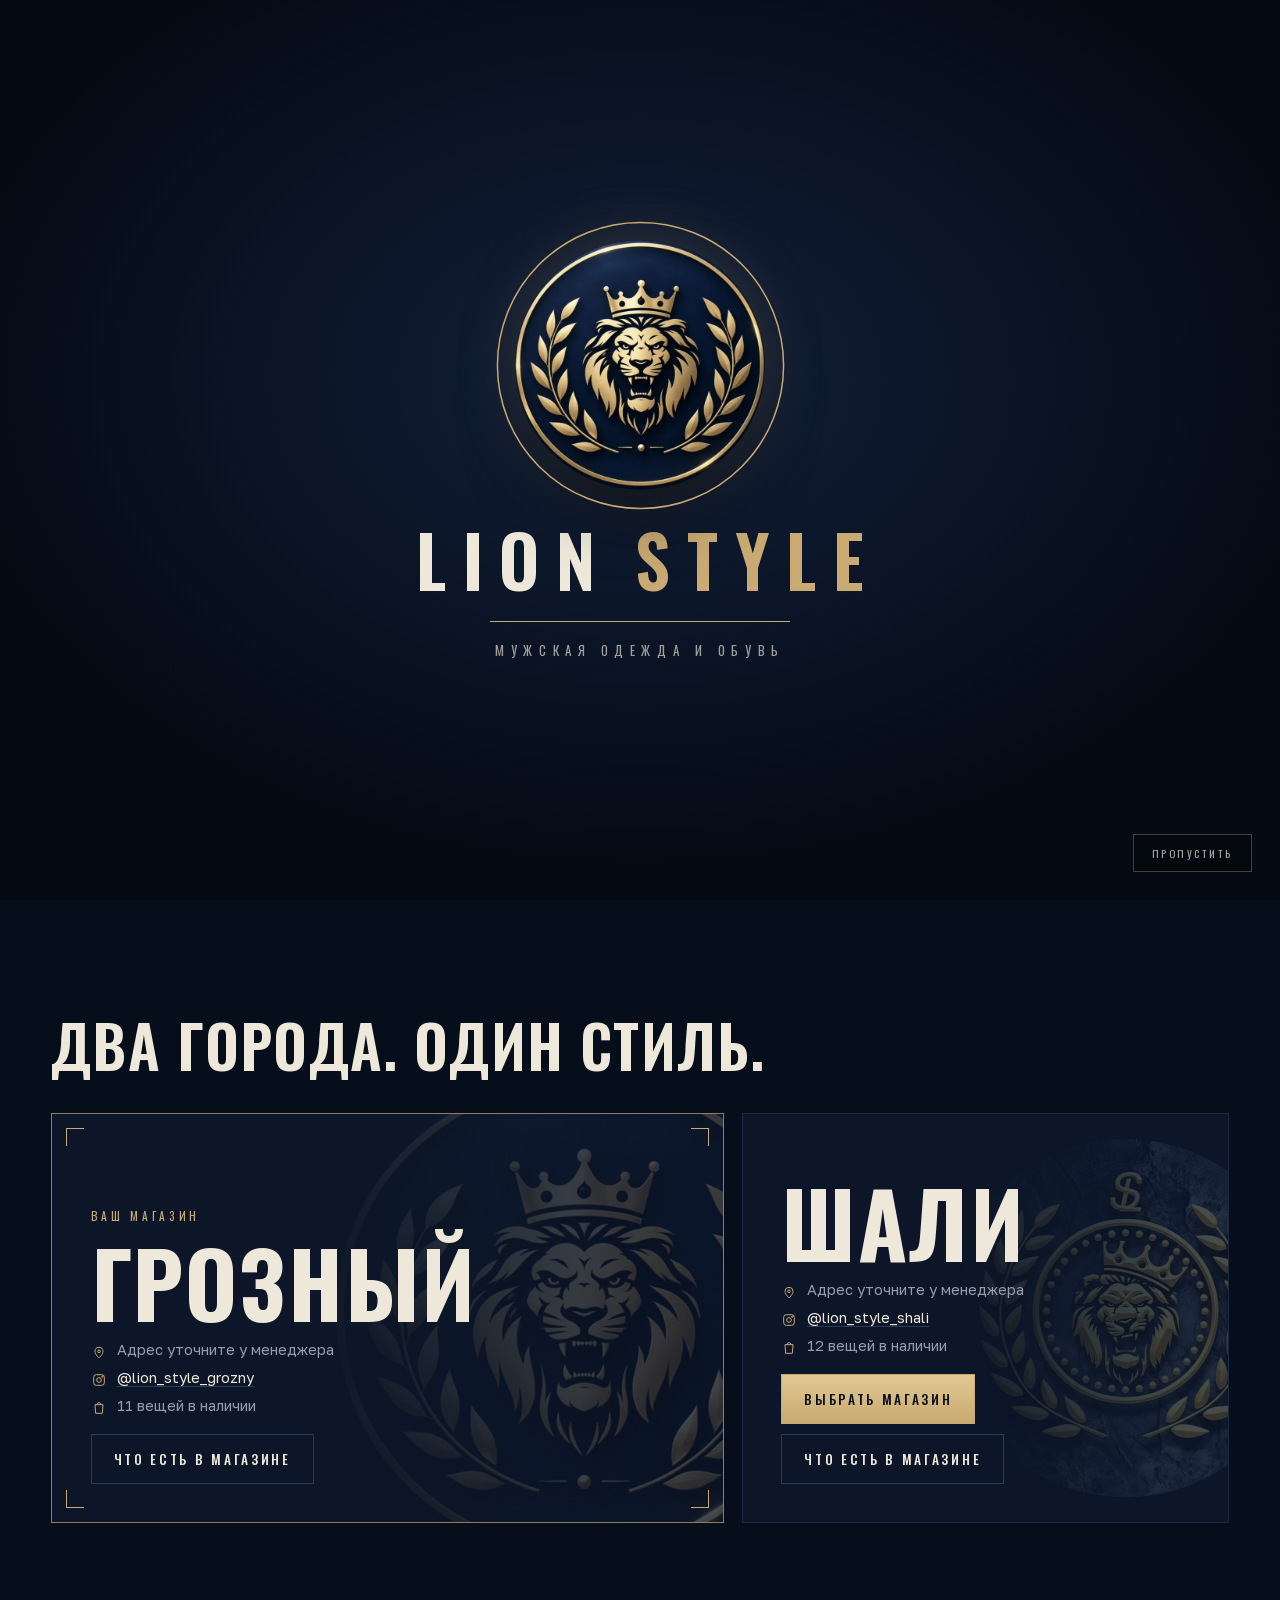
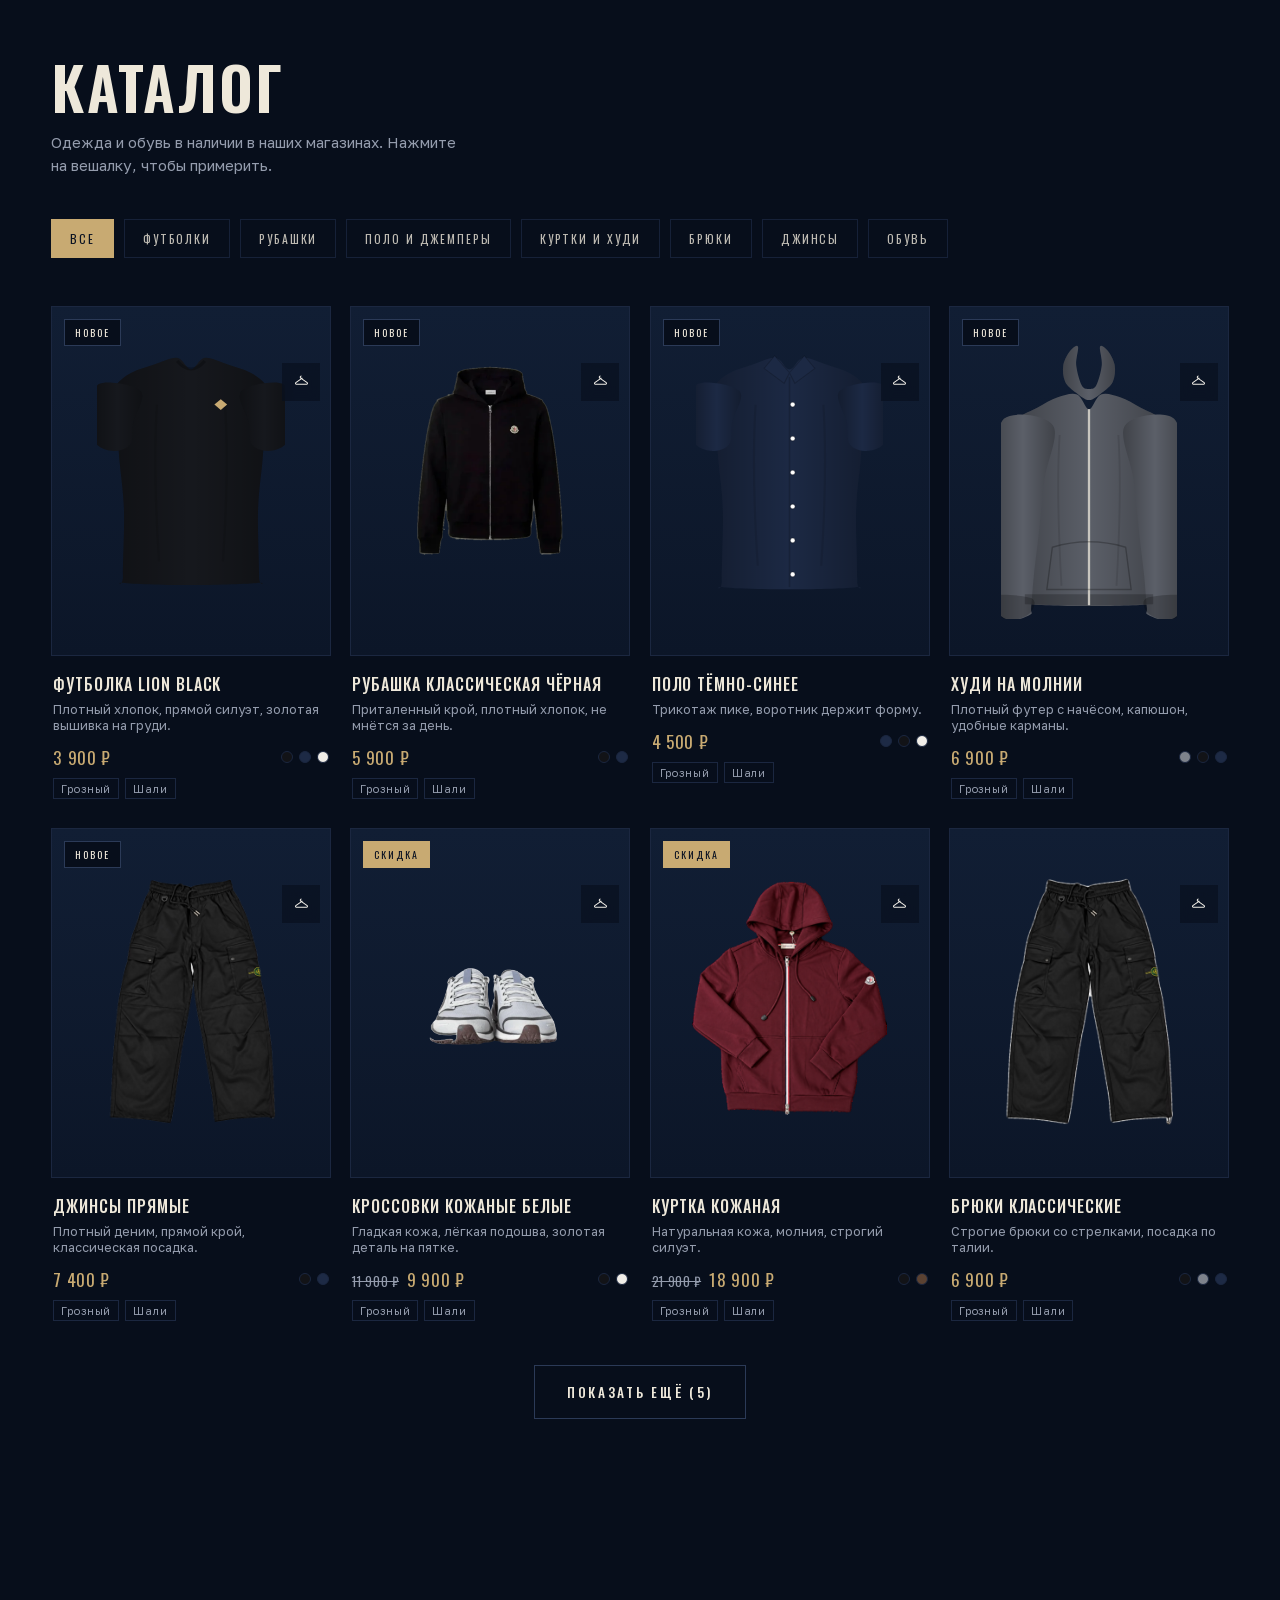
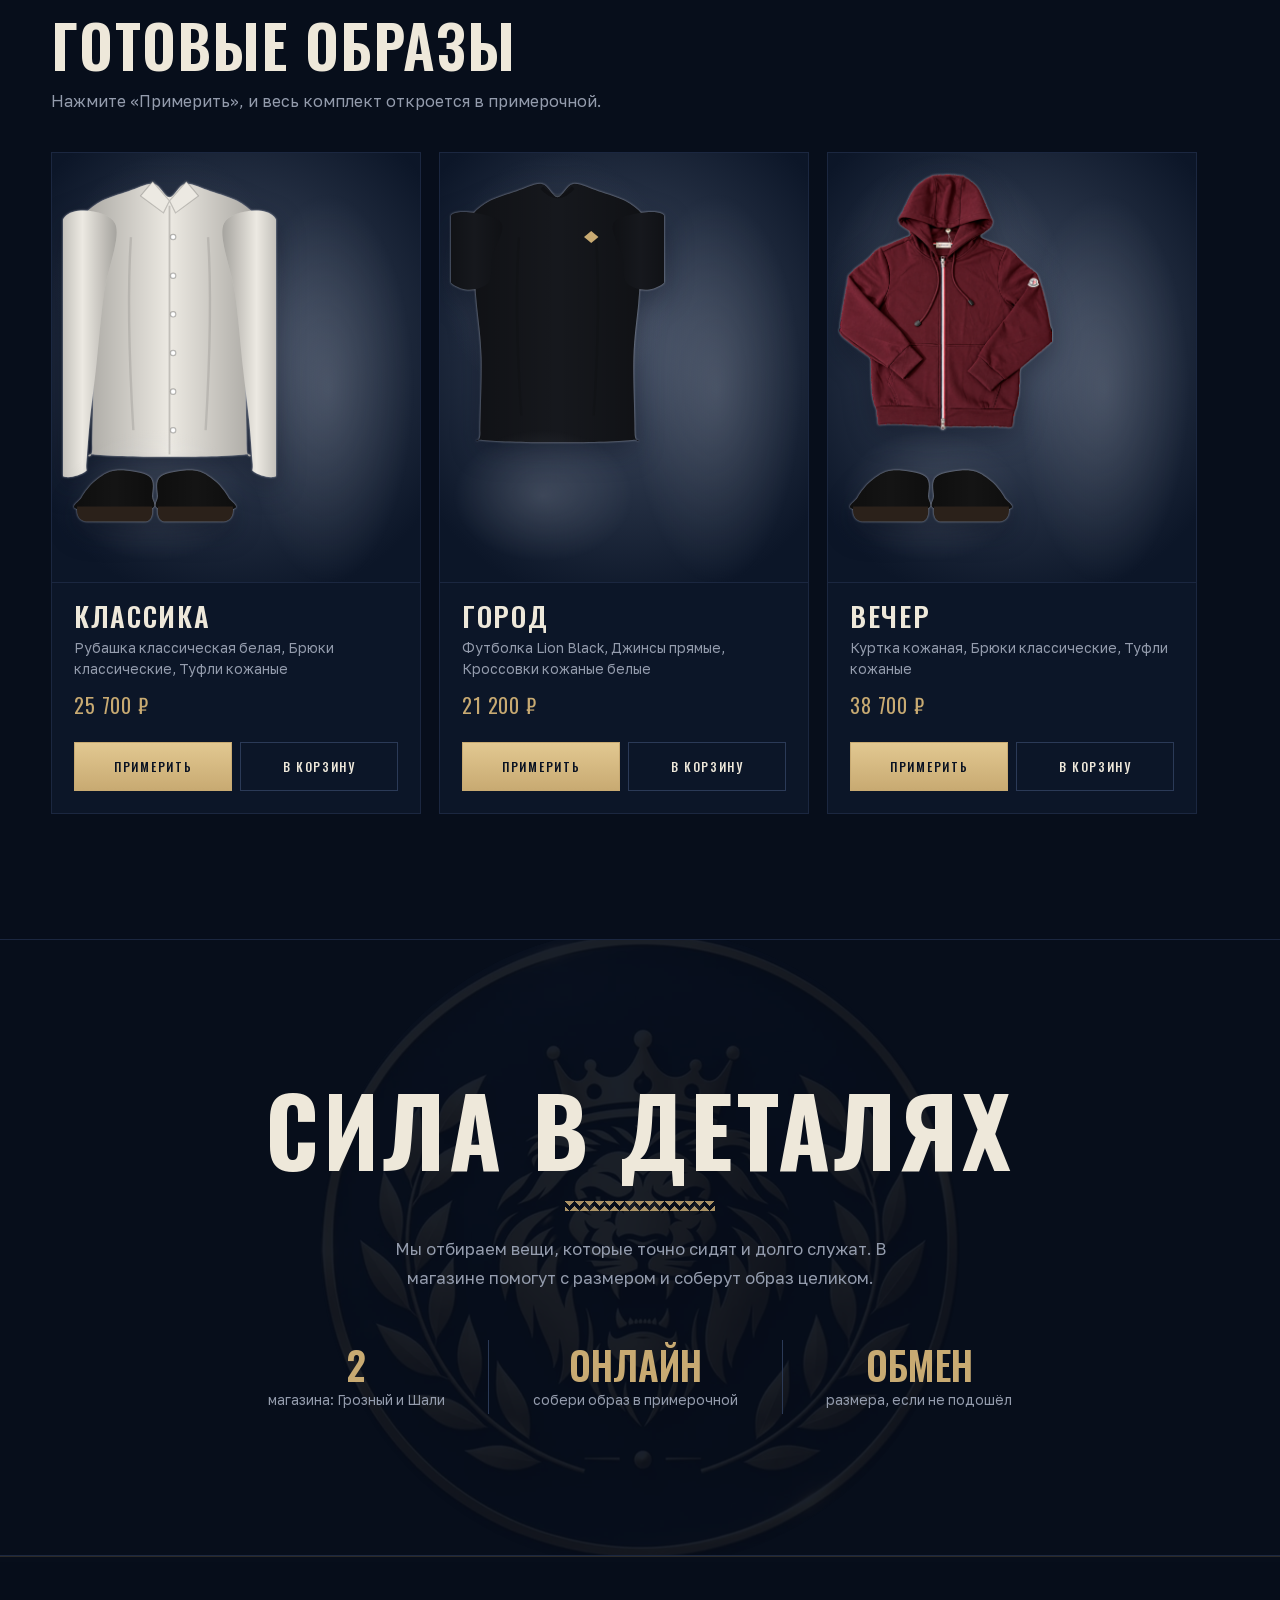
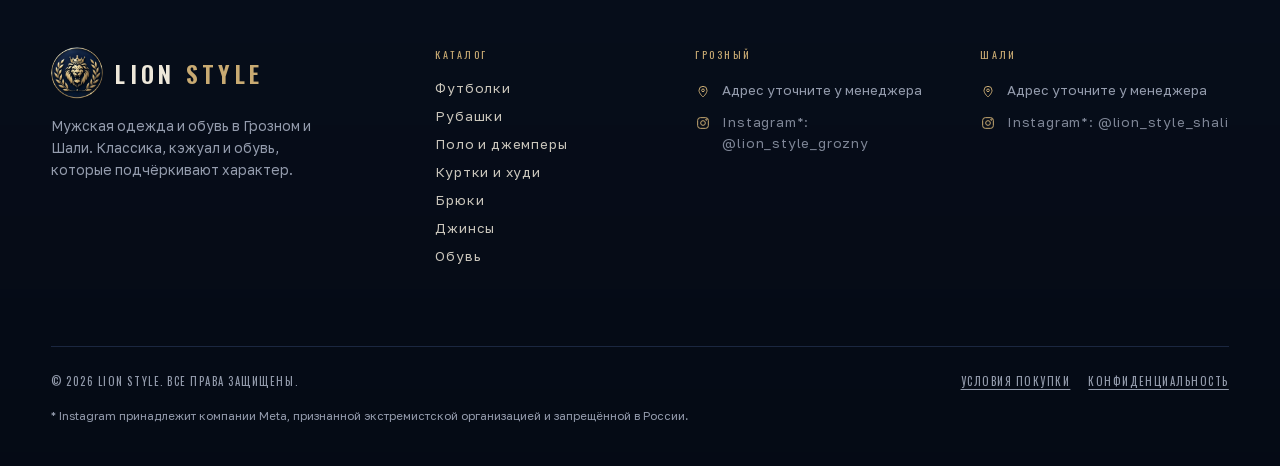
==== index.html @ c5654f8c "Примерочная компактнее и перетаскивается; удобство на телефоне (2026-10-21.4) Co-Authored-By: Claude" ====
<!DOCTYPE html>
<html lang="ru">
<head>
<meta charset="UTF-8">
<meta name="viewport" content="width=device-width, initial-scale=1">
<title>Lion Style · мужская одежда и обувь</title>
<meta name="description" content="Lion Style: мужская одежда и обувь в Грозном и Шали. Каталог, онлайн-примерочная и заказ в пару касаний.">
<link rel="stylesheet" href="fonts/fonts.css">
<meta name="theme-color" content="#070E1B">
<link rel="icon" type="image/png" href="images/icon-64.png">
<link rel="apple-touch-icon" href="images/icon-180.png">
<meta property="og:type" content="website">
<meta property="og:title" content="Lion Style · мужская одежда и обувь">
<meta property="og:description" content="Два магазина: Грозный и Шали. Каталог, онлайн-примерочная и заказ в мессенджере.">
<meta property="og:image" content="https://abubakarov-kerim.github.io/lion-style/images/og.jpg">
<style>
:root{
  --bg:#101114; --card:#15161A; --card2:#1A1B20; --text:#F2EFE8; --muted:#86837C;
  --line:#2A2B30; --line2:#3B3C42; --amber:#A99B85; --amber-soft:rgba(169,155,133,.12);
  --glass:rgba(16,17,20,0.72); --glass-strong:rgba(16,17,20,0.97);
  --ease:cubic-bezier(.22,.8,.2,1);
  --serif:'Cormorant Garamond',Georgia,serif;
  --sans:'Jost',system-ui,sans-serif;
}
/* Светлая тема (переключается кнопкой) */
:root[data-theme="light"]{
  --bg:#F2EFE8; --card:#FAF8F4; --card2:#E8E4DA; --text:#101114; --muted:#6B665C;
  --line:#E0DBD0; --line2:#CCC5B7; --amber:#75695A; --amber-soft:rgba(117,105,90,.12);
  --glass:rgba(242,239,232,0.78); --glass-strong:rgba(242,239,232,0.97);
}
*{ box-sizing:border-box; margin:0; padding:0; }
html{ scroll-behavior:smooth; }
body{ font-family:var(--sans); background:var(--bg); color:var(--text); overflow-x:hidden; -webkit-font-smoothing:antialiased; font-weight:300; }
body.lock{ overflow:hidden; }
a{ color:inherit; text-decoration:none; }
img{ display:block; max-width:100%; }
button{ font-family:inherit; color:inherit; background:none; border:none; cursor:pointer; }
.wrap{ max-width:1500px; margin:0 auto; padding:0 clamp(18px,4vw,56px); }
.up{ text-transform:uppercase; letter-spacing:.22em; }
.serif{ font-family:var(--serif); }
svg{ display:block; }

/* reveal */
.rv{ opacity:0; transform:translateY(26px); transition:opacity .9s var(--ease), transform .9s var(--ease); }
.rv.in{ opacity:1; transform:none; }

/* ===== HEADER ===== */
header{ position:fixed; top:0; left:0; right:0; z-index:200; transition:background .4s, border-color .4s, backdrop-filter .4s;
  background:var(--glass); backdrop-filter:blur(16px) saturate(140%); border-bottom:1px solid var(--line); }
.nav{ display:grid; grid-template-columns:1fr auto 1fr; align-items:center; height:72px; }
.brand{ font-family:var(--serif); font-size:1.7rem; font-weight:600; letter-spacing:.14em; }
.brandwrap{ display:flex; align-items:center; gap:14px; }
.themebtn{ display:inline-flex; align-items:center; justify-content:center; width:34px; height:34px; color:var(--text); opacity:.75; transition:opacity .25s, color .25s; }
.themebtn:hover{ opacity:1; color:var(--amber); }
.themebtn svg{ width:18px; height:18px; stroke:currentColor; stroke-width:1.4; fill:none; }
.nav-c{ display:flex; gap:38px; justify-content:center; }
.nav-c a{ font-size:.72rem; letter-spacing:.2em; text-transform:uppercase; color:var(--text); opacity:.82; position:relative; padding:4px 0; transition:opacity .25s; }
.nav-c a::after{ content:''; position:absolute; left:0; bottom:0; width:0; height:1px; background:var(--amber); transition:width .3s var(--ease); }
.nav-c a:hover{ opacity:1; } .nav-c a:hover::after{ width:100%; }
.nav-r{ display:flex; gap:24px; justify-content:flex-end; align-items:center; }
.icn{ display:inline-flex; align-items:center; gap:7px; font-size:.66rem; letter-spacing:.18em; text-transform:uppercase; color:var(--text); opacity:.82; transition:opacity .25s, color .25s; position:relative; }
.icn:hover{ opacity:1; color:var(--amber); }
.icn svg{ width:18px; height:18px; stroke:currentColor; stroke-width:1.4; fill:none; }
.icn .count{ position:absolute; top:-7px; right:-10px; min-width:15px; height:15px; padding:0 3px; border-radius:999px; background:var(--amber); color:#101114; font-size:.56rem; font-weight:600; display:grid; place-items:center; letter-spacing:0; }
.icn .lab{ opacity:.9; }
.burger{ display:none; width:40px; height:40px; align-items:center; justify-content:center; flex-direction:column; gap:5px; }
.burger span{ width:20px; height:1.5px; background:var(--text); transition:.3s var(--ease); }
.burger.open span:nth-child(1){ transform:translateY(6.5px) rotate(45deg); }
.burger.open span:nth-child(2){ opacity:0; }
.burger.open span:nth-child(3){ transform:translateY(-6.5px) rotate(-45deg); }

/* ===== HERO (баннер-картинка) ===== */
.hero{ position:relative; display:block; margin-top:72px; overflow:hidden; }
.hero-img{ display:block; width:100%; height:auto; }
/* у каждой темы своя заставка: тёмная студия в тёмной теме, светлая — в светлой */
:root[data-theme="light"] .hero-img--dark{ display:none; }
:root:not([data-theme="light"]) .hero-img--light{ display:none; }
.hero::after{ display:none; }
.hero .inner{ position:relative; z-index:2; padding-bottom:clamp(44px,8vh,92px); padding-top:120px; max-width:760px; color:#F2EFE8; }
.hero .kicker{ font-size:.72rem; letter-spacing:.42em; text-transform:uppercase; color:var(--amber); margin-bottom:22px; opacity:0; animation:fadeUp 1s var(--ease) .3s forwards; }
.hero h1{ font-family:var(--serif); font-weight:500; font-size:clamp(2.8rem,8vw,6.4rem); line-height:.98; letter-spacing:-.01em; opacity:0; animation:fadeUp 1.1s var(--ease) .45s forwards; }
.hero p{ color:#F2EFE8; opacity:.8; font-size:1.05rem; font-weight:300; margin:22px 0 34px; max-width:440px; opacity:0; animation:fadeUp 1.1s var(--ease) .62s forwards; }
.hero .btnrow{ opacity:0; animation:fadeUp 1.1s var(--ease) .8s forwards; }
.hero .btn{ border-color:#F2EFE8; color:#F2EFE8; }
.hero .btn:hover{ background:#F2EFE8; color:#101114; border-color:#F2EFE8; }
@keyframes fadeUp{ from{ opacity:0; transform:translateY(26px);} to{ opacity:1; transform:none; } }

/* buttons */
.btn{ display:inline-flex; align-items:center; gap:12px; font-size:.72rem; letter-spacing:.24em; text-transform:uppercase; font-weight:500;
  padding:17px 38px; border:1px solid var(--text); background:transparent; color:var(--text); cursor:pointer;
  transition:background .35s var(--ease), color .35s var(--ease), border-color .35s, transform .2s var(--ease); }
.btn:hover{ background:var(--text); color:var(--bg); }
.btn.amber{ border-color:var(--amber); color:var(--amber); }
.btn.amber:hover{ background:var(--amber); color:var(--bg); }
.btn.solid{ background:var(--text); color:var(--bg); border-color:var(--text); }
.btn.solid:hover{ background:var(--amber); border-color:var(--amber); color:var(--bg); }
.btn.block{ width:100%; justify-content:center; }
.btn .arr{ transition:transform .3s var(--ease); }
.btn:hover .arr{ transform:translateX(5px); }

/* ===== SHOP ===== */
.shop{ padding:clamp(64px,9vw,120px) 0 100px; }
.shop-head{ display:flex; justify-content:space-between; align-items:flex-end; gap:30px; flex-wrap:wrap; margin-bottom:40px; }
.shop-head h2{ font-family:var(--serif); font-weight:500; font-size:clamp(2.2rem,5vw,3.6rem); line-height:1; }
.shop-head p{ color:var(--muted); margin-top:14px; max-width:46ch; font-size:.95rem; line-height:1.5; }
.toolbar{ display:flex; align-items:center; gap:10px; }
.toolbar > *{ min-width:0; } .toolbar select.tool{ max-width:100%; text-overflow:ellipsis; }
.tool{ font-size:.66rem; letter-spacing:.2em; text-transform:uppercase; color:var(--text); opacity:.82; padding:11px 18px; border:1px solid var(--line); transition:border-color .25s, color .25s; display:inline-flex; align-items:center; gap:9px; }
.tool:hover{ border-color:var(--amber); color:var(--amber); }
.tool svg{ width:14px; height:14px; stroke:currentColor; stroke-width:1.5; fill:none; }
select.tool{ background:var(--bg); color:var(--text); -webkit-appearance:none; appearance:none; padding-right:30px; }
.gridtog{ display:inline-flex; border:1px solid var(--line); }
.gridtog button{ padding:11px 14px; font-size:.62rem; letter-spacing:.14em; color:var(--muted); border-left:1px solid var(--line); transition:.25s; }
.gridtog button:first-child{ border-left:none; }
.gridtog button.active{ background:var(--card2); color:var(--amber); }
.active-filters{ display:flex; gap:10px; flex-wrap:wrap; margin-bottom:26px; }
.chip-f{ font-size:.64rem; letter-spacing:.14em; text-transform:uppercase; color:var(--text); border:1px solid var(--line); padding:7px 12px; display:inline-flex; gap:8px; align-items:center; }
.chip-f b{ font-weight:400; } .chip-f .x{ cursor:pointer; color:var(--muted); } .chip-f .x:hover{ color:var(--amber); }

.pgrid{ display:grid; gap:clamp(14px,2vw,30px) clamp(14px,1.5vw,22px); }
.pgrid[data-cols="1"]{ grid-template-columns:1fr; max-width:560px; margin:0 auto; }
.pgrid[data-cols="2"]{ grid-template-columns:repeat(2,1fr); }
.pgrid[data-cols="3"]{ grid-template-columns:repeat(3,1fr); }
.pgrid[data-cols="4"]{ grid-template-columns:repeat(4,1fr); }
.empty{ color:var(--muted); padding:60px 0; text-align:center; grid-column:1/-1; }

/* ===== PRODUCT CARD ===== */
.pcard{ cursor:pointer; }
.pcard .imgwrap{ position:relative; aspect-ratio:4/5; overflow:hidden; background:var(--card2); }
.pcard .imgwrap img{ position:absolute; inset:0; width:100%; height:100%; object-fit:cover; transition:opacity .6s var(--ease), transform 1s var(--ease); filter:grayscale(.15); }
.pcard .imgwrap .img2{ opacity:0; }
/* загруженные через админку фото показываем целиком, без обрезки под рамку */
.pcard .imgwrap img[src^="data:"], .gmain img[src^="data:"]{ object-fit:contain; }
.pcard:hover .img1{ opacity:0; transform:scale(1.05); }
.pcard:hover .img2{ opacity:1; transform:scale(1.05); }
.pcard .flag{ position:absolute; top:12px; left:12px; z-index:3; font-size:.56rem; letter-spacing:.16em; text-transform:uppercase; padding:5px 10px; background:var(--bg); color:var(--text); }
.pcard .flag.sale{ background:var(--amber); color:var(--bg); }
.pcard .cardacts{ position:absolute; top:10px; right:10px; z-index:3; display:flex; flex-direction:column; gap:8px; }
.pcard .cardacts button{ width:38px; height:38px; display:grid; place-items:center; background:rgba(16,17,20,.5); backdrop-filter:blur(6px);
  opacity:0; transform:translateY(-6px); transition:opacity .3s var(--ease), transform .3s var(--ease), background .25s; }
.pcard:hover .cardacts button{ opacity:1; transform:none; }
.pcard .cardacts button svg{ width:17px; height:17px; stroke:#F2EFE8; stroke-width:1.5; fill:none; transition:.25s; }
.pcard .wish.on svg{ fill:var(--amber); stroke:var(--amber); }
.pcard .tryon.on{ background:var(--amber); } .pcard .tryon.on svg{ stroke:var(--bg); }
.pcard .tryon:hover{ background:var(--amber); } .pcard .tryon:hover svg{ stroke:var(--bg); }
.pcard .qadd{ position:absolute; left:0; right:0; bottom:0; z-index:3; background:var(--text); color:var(--bg);
  font-size:.66rem; letter-spacing:.22em; text-transform:uppercase; text-align:center; padding:14px; transform:translateY(100%); transition:transform .4s var(--ease); }
.pcard:hover .qadd{ transform:none; }
.pcard .qadd:hover{ background:var(--amber); }
.pcard .pmeta{ padding:16px 2px 4px; }
.pcard .pname{ font-size:.74rem; letter-spacing:.14em; text-transform:uppercase; font-weight:500; }
.pcard .pdesc{ color:var(--muted); font-size:.8rem; margin-top:5px; font-weight:300; }
.pcard .prow{ display:flex; align-items:center; justify-content:space-between; margin-top:11px; }
.pcard .price{ font-size:.92rem; letter-spacing:.04em; }
.pcard .price s{ color:var(--muted); margin-right:8px; font-size:.8rem; }
.pcard .price .now.sale{ color:var(--amber); }
.pcard .swatches{ display:flex; gap:6px; }
.sw{ width:12px; height:12px; border-radius:50%; border:1px solid var(--line); }
.pcard .avail{ color:var(--muted); font-size:.72rem; margin-top:8px; font-weight:300; }

/* ===== EDITORIAL BREAK ===== */
.editorial{ position:relative; min-height:62vh; display:flex; align-items:center; overflow:hidden; margin:40px 0; }
.editorial img{ position:absolute; inset:0; width:100%; height:100%; object-fit:cover; filter:grayscale(.4) brightness(.72); }
.editorial::after{ content:''; position:absolute; inset:0; background:linear-gradient(90deg, rgba(16,17,20,.85), rgba(16,17,20,.25)); }
.editorial .wrap{ position:relative; z-index:2; color:#F2EFE8; }
.editorial .k{ font-size:.7rem; letter-spacing:.4em; text-transform:uppercase; color:var(--amber); margin-bottom:18px; }
.editorial h2{ font-family:var(--serif); font-weight:500; font-size:clamp(2.2rem,6vw,4.4rem); line-height:1.02; max-width:16ch; }
.editorial p{ color:#F2EFE8; opacity:.78; margin-top:18px; max-width:40ch; font-weight:300; }

/* ===== DRAWERS / OVERLAYS ===== */
.scrim{ position:fixed; inset:0; z-index:300; background:rgba(0,0,0,.6); opacity:0; pointer-events:none; transition:opacity .4s var(--ease); }
.scrim.show{ opacity:1; pointer-events:auto; }
.drawer{ position:fixed; top:0; right:0; bottom:0; z-index:310; width:min(440px,92vw); background:var(--card);
  border-left:1px solid var(--line); transform:translateX(100%); transition:transform .45s var(--ease); display:flex; flex-direction:column; }
.drawer.open{ transform:none; }
.drawer .dhead{ display:flex; align-items:center; justify-content:space-between; padding:24px 26px; border-bottom:1px solid var(--line); }
.drawer .dhead h3{ font-family:var(--serif); font-size:1.5rem; font-weight:500; letter-spacing:.04em; }
.xbtn{ width:34px; height:34px; display:grid; place-items:center; opacity:.8; transition:.25s; }
.xbtn:hover{ opacity:1; color:var(--amber); } .xbtn svg{ width:18px; height:18px; stroke:currentColor; stroke-width:1.5; fill:none; }
.dbody{ flex:1; overflow-y:auto; padding:22px 26px; }
.dfoot{ padding:22px 26px; border-top:1px solid var(--line); }

/* filter drawer */
.fgroup{ padding:22px 0; border-bottom:1px solid var(--line); }
.fgroup:first-child{ padding-top:0; }
.fgroup .ft{ font-size:.66rem; letter-spacing:.24em; text-transform:uppercase; color:var(--muted); margin-bottom:16px; }
.fopt{ display:flex; align-items:center; gap:12px; padding:8px 0; font-size:.86rem; cursor:pointer; color:var(--text); }
.fopt .box{ width:16px; height:16px; border:1px solid var(--line); display:grid; place-items:center; transition:.2s; }
.fopt .box svg{ width:10px; height:10px; stroke:var(--bg); stroke-width:2.4; fill:none; opacity:0; }
.fopt.on .box{ background:var(--amber); border-color:var(--amber); } .fopt.on .box svg{ opacity:1; }
.sizes-f,.colors-f{ display:flex; flex-wrap:wrap; gap:9px; }
.sizepill{ min-width:42px; text-align:center; padding:9px 12px; border:1px solid var(--line); font-size:.74rem; letter-spacing:.08em; cursor:pointer; transition:.2s; }
.sizepill.on{ border-color:var(--amber); color:var(--amber); }
.colordot{ display:flex; flex-direction:column; align-items:center; gap:6px; cursor:pointer; width:44px; }
.colordot .d{ width:26px; height:26px; border-radius:50%; border:1px solid var(--line); transition:.2s; }
.colordot.on .d{ box-shadow:0 0 0 2px var(--bg),0 0 0 3px var(--amber); }
.colordot span{ font-size:.58rem; letter-spacing:.08em; color:var(--muted); text-transform:uppercase; }
.rangewrap input[type=range]{ width:100%; -webkit-appearance:none; height:2px; background:var(--line); outline:none; margin:18px 0 10px; }
.rangewrap input[type=range]::-webkit-slider-thumb{ -webkit-appearance:none; width:16px; height:16px; border-radius:50%; background:var(--amber); cursor:pointer; }
.rangewrap .rlabels{ display:flex; justify-content:space-between; font-size:.74rem; color:var(--muted); }

/* cart / wishlist items */
.citem{ display:grid; grid-template-columns:70px 1fr auto; gap:14px; padding:16px 0; border-bottom:1px solid var(--line); }
.citem img{ width:70px; height:88px; object-fit:cover; background:var(--card2); }
.citem .cn{ font-size:.72rem; letter-spacing:.1em; text-transform:uppercase; }
.citem .cv{ color:var(--muted); font-size:.76rem; margin-top:5px; }
.qty{ display:inline-flex; align-items:center; border:1px solid var(--line); margin-top:10px; }
.qty button{ width:28px; height:28px; display:grid; place-items:center; color:var(--text); font-size:.9rem; }
.qty button:hover{ color:var(--amber); } .qty span{ min-width:28px; text-align:center; font-size:.8rem; }
.citem .cr{ text-align:right; display:flex; flex-direction:column; justify-content:space-between; align-items:flex-end; }
.citem .cp{ font-size:.85rem; } .citem .rm{ color:var(--muted); font-size:.66rem; letter-spacing:.14em; text-transform:uppercase; } .citem .rm:hover{ color:var(--amber); }
.subtotal{ display:flex; justify-content:space-between; align-items:baseline; margin-bottom:8px; }
.subtotal .s2{ font-family:var(--serif); font-size:1.6rem; }
.shipnote{ color:var(--muted); font-size:.72rem; margin:4px 0 18px; }
.emptyd{ color:var(--muted); text-align:center; padding:50px 10px; font-weight:300; }

/* search overlay */
.search-ov{ position:fixed; inset:0; z-index:400; background:var(--glass-strong); backdrop-filter:blur(8px);
  opacity:0; pointer-events:none; transition:opacity .4s var(--ease); display:flex; flex-direction:column; }
.search-ov.open{ opacity:1; pointer-events:auto; }
.search-top{ display:flex; align-items:center; gap:20px; border-bottom:1px solid var(--line); padding:30px clamp(18px,5vw,70px); }
.search-top input{ flex:1; background:none; border:none; outline:none; color:var(--text); font-family:var(--serif); font-size:clamp(1.5rem,4vw,2.6rem); font-weight:400; }
.search-top input::placeholder{ color:var(--muted); }
.search-body{ padding:34px clamp(18px,5vw,70px); overflow-y:auto; }
.trend{ display:flex; gap:12px; flex-wrap:wrap; margin-top:14px; }
.trend button{ border:1px solid var(--line); padding:10px 18px; font-size:.68rem; letter-spacing:.16em; text-transform:uppercase; color:var(--text); transition:.25s; }
.trend button:hover{ border-color:var(--amber); color:var(--amber); }
.slabel{ font-size:.64rem; letter-spacing:.24em; text-transform:uppercase; color:var(--muted); }
.sresults{ display:grid; grid-template-columns:repeat(4,1fr); gap:22px; margin-top:22px; }

/* ===== PRODUCT PAGE ===== */
.pview{ position:fixed; inset:0; z-index:420; background:var(--bg); overflow-y:auto; opacity:0; pointer-events:none; transition:opacity .4s var(--ease); }
.pview.open{ opacity:1; pointer-events:auto; }
.pview .pv-close{ position:fixed; top:20px; right:clamp(18px,4vw,50px); z-index:5; width:46px; height:46px; display:grid; place-items:center;
  background:var(--card); border:1px solid var(--line); border-radius:50%; }
.pview .pv-close:hover{ color:var(--amber); border-color:var(--amber); } .pview .pv-close svg{ width:18px; height:18px; stroke:currentColor; stroke-width:1.5; fill:none; }
.pv-grid{ display:grid; grid-template-columns:1.4fr 1fr; gap:clamp(24px,4vw,64px); padding:90px clamp(18px,4vw,56px) 80px; max-width:1500px; margin:0 auto; }
.gallery{ display:grid; grid-template-columns:84px 1fr; gap:16px; align-items:start; }
.thumbs{ display:flex; flex-direction:column; gap:12px; }
.thumbs img{ width:84px; height:104px; object-fit:cover; background:var(--card2); border:1px solid transparent; cursor:pointer; opacity:.6; transition:.25s; }
.thumbs img.on{ opacity:1; border-color:var(--amber); }
.gmain{ position:relative; aspect-ratio:4/5; overflow:hidden; background:var(--card2); }
.gmain img{ width:100%; height:100%; object-fit:cover; transition:opacity .4s var(--ease), transform 1.2s var(--ease); }
.gmain:hover img{ transform:scale(1.08); }
.pv-info{ position:sticky; top:90px; align-self:start; }
.pv-info .cat{ font-size:.66rem; letter-spacing:.24em; text-transform:uppercase; color:var(--amber); }
.pv-info h1{ font-family:var(--serif); font-weight:500; font-size:clamp(2rem,4vw,3.2rem); line-height:1.02; margin:12px 0 14px; }
.pv-info .pvprice{ font-size:1.25rem; letter-spacing:.04em; margin-bottom:22px; } .pv-info .pvprice s{ color:var(--muted); margin-right:12px; font-size:1rem; } .pv-info .pvprice .now.sale{ color:var(--amber); }
.pv-info .desc{ color:var(--muted); line-height:1.7; font-weight:300; max-width:48ch; }
.pv-block{ margin-top:26px; } .pv-block .l{ font-size:.64rem; letter-spacing:.24em; text-transform:uppercase; color:var(--muted); margin-bottom:12px; }
.pv-colors{ display:flex; gap:12px; } .pv-color{ width:30px; height:30px; border-radius:50%; border:1px solid var(--line); cursor:pointer; transition:.2s; }
.pv-color.on{ box-shadow:0 0 0 2px var(--bg),0 0 0 3px var(--amber); }
.pv-sizes{ display:flex; flex-wrap:wrap; gap:10px; }
.pv-size{ min-width:50px; text-align:center; padding:12px 14px; border:1px solid var(--line); font-size:.78rem; letter-spacing:.08em; cursor:pointer; transition:.2s; }
.pv-size.on{ border-color:var(--amber); color:var(--amber); } .pv-size.off{ opacity:.3; cursor:not-allowed; text-decoration:line-through; }
.sizeguide{ float:right; font-size:.64rem; letter-spacing:.18em; text-transform:uppercase; color:var(--muted); text-decoration:underline; text-underline-offset:3px; cursor:pointer; }
.sizeguide:hover{ color:var(--amber); }
.pv-cta{ display:grid; grid-template-columns:1fr 1fr; gap:12px; margin-top:30px; }
.assure{ display:grid; grid-template-columns:1fr 1fr; gap:14px 20px; margin-top:34px; padding-top:28px; border-top:1px solid var(--line); }
.assure div{ display:flex; align-items:center; gap:10px; font-size:.78rem; color:var(--muted); font-weight:300; }
.assure svg{ width:17px; height:17px; stroke:var(--amber); stroke-width:1.4; fill:none; flex-shrink:0; }

/* ===== FOOTER ===== */
footer{ border-top:1px solid var(--line); padding:clamp(56px,8vw,90px) 0 40px; margin-top:40px; }
.fgrid{ display:grid; grid-template-columns:1.6fr 1fr 1fr 1fr; gap:36px; }
.fgrid .fbrand{ font-family:var(--serif); font-size:2rem; font-weight:600; letter-spacing:.12em; }
.fgrid .fbrand+p{ color:var(--muted); margin-top:16px; max-width:30ch; font-size:.86rem; line-height:1.6; font-weight:300; }
.fcol .ft{ font-size:.64rem; letter-spacing:.24em; text-transform:uppercase; color:var(--muted); margin-bottom:18px; }
.fcol a{ display:block; font-size:.84rem; margin-bottom:12px; opacity:.85; letter-spacing:.06em; transition:.25s; }
.fcol a:hover{ color:var(--amber); opacity:1; }
.fbot{ display:flex; justify-content:space-between; flex-wrap:wrap; gap:12px; margin-top:clamp(44px,6vw,70px); padding-top:26px; border-top:1px solid var(--line); color:var(--muted); font-size:.68rem; letter-spacing:.14em; text-transform:uppercase; }

/* toast */
.toast{ position:fixed; bottom:26px; left:50%; transform:translateX(-50%) translateY(16px); z-index:500; background:var(--text); color:var(--bg);
  padding:13px 24px; font-size:.68rem; letter-spacing:.16em; text-transform:uppercase; opacity:0; pointer-events:none; transition:.4s var(--ease); }
.toast.show{ opacity:1; transform:translateX(-50%); }

/* ===== RESPONSIVE ===== */
@media(max-width:1100px){
  .pgrid{ grid-template-columns:repeat(3,1fr)!important; }
  .sresults{ grid-template-columns:repeat(3,1fr); }
}
@media(max-width:900px){
  .nav-c{ display:none; }
  .nav{ grid-template-columns:auto 1fr auto; }
  .brand{ font-size:1.5rem; }
  .burger{ display:flex; }
  .icn .lab{ display:none; }
  .nav-r{ gap:18px; }
  .pv-grid{ grid-template-columns:1fr; padding-top:80px; }
  .gallery{ grid-template-columns:1fr; }
  .thumbs{ flex-direction:row; order:2; overflow-x:auto; }
  .thumbs img{ width:68px; height:84px; }
  .pv-info{ position:static; }
  .fgrid{ grid-template-columns:1fr 1fr; }
}
@media(max-width:700px){
  .pgrid{ grid-template-columns:repeat(2,1fr)!important; }
  .sresults{ grid-template-columns:repeat(2,1fr); }
  .gridtog{ display:none; }
  .shop-head{ align-items:flex-start; }
  .shop-head .toolbar{ width:100%; } .shop-head .toolbar .tool{ flex:none; padding-inline:14px; } .shop-head .toolbar select.tool{ flex:1 1 0; letter-spacing:.1em; padding-left:14px; padding-right:26px; }
  .pv-cta{ grid-template-columns:1fr; }
  .assure{ grid-template-columns:1fr; }
  /* filter as bottom sheet */
  .drawer.sheet{ top:auto; left:0; right:0; width:100%; max-height:86vh; border-left:none; border-top:1px solid var(--line);
    transform:translateY(100%); border-radius:16px 16px 0 0; }
  .drawer.sheet.open{ transform:none; }
}
@media(max-width:460px){
  .fgrid{ grid-template-columns:1fr; gap:30px; }
  .pcard .pdesc{ display:none; }
}

/* mobile menu */
.mnav{ position:fixed; inset:72px 0 0 0; z-index:190; background:var(--glass-strong); backdrop-filter:blur(14px);
  display:flex; flex-direction:column; align-items:center; justify-content:center; gap:4px; opacity:0; pointer-events:none; transform:translateY(-10px); transition:.35s var(--ease); }
.mnav.open{ opacity:1; pointer-events:auto; transform:none; }
.mnav a{ font-family:var(--serif); font-size:2rem; padding:14px; letter-spacing:.04em; }
.mnav a:active{ color:var(--amber); }

/* ===== ЗАСТАВКА — эмблема Lion Style: кольцо прорисовывается, по эмблеме проходит блик ===== */
#intro3d{ position:fixed; inset:0; z-index:1000; overflow:hidden;
  background:radial-gradient(60% 60% at 50% 42%, #12203A, #050A14 92%);
  display:flex; flex-direction:column; align-items:center; justify-content:center;
  transition:opacity .9s var(--ease), transform .9s var(--ease), filter .9s var(--ease); }
#intro3d.hide{ opacity:0; transform:scale(1.06); filter:blur(8px); pointer-events:none; }
#intro3d .li-crest{ position:relative; width:min(46vw,250px); aspect-ratio:1; opacity:0; transform:scale(.82);
  transition:opacity 1s var(--ease), transform 1.4s var(--ease); }
#intro3d .li-crest img{ width:100%; height:100%; display:block; border-radius:50%; box-shadow:0 30px 80px -30px #000, 0 0 70px -16px rgba(200,170,114,.4); }
#intro3d .li-shine{ position:absolute; inset:0; border-radius:50%; overflow:hidden; pointer-events:none;
  background:linear-gradient(112deg, transparent 36%, rgba(255,238,196,.5) 49%, transparent 62%) no-repeat; background-size:300% 100%; background-position:120% 0; mix-blend-mode:overlay; }
#intro3d .li-ring{ position:absolute; inset:-9%; width:118%; height:118%; transform:rotate(-90deg); overflow:visible; }
#intro3d .li-ring circle{ fill:none; stroke:#C8AA72; stroke-width:.5; stroke-dasharray:305; stroke-dashoffset:305; transition:stroke-dashoffset 1.6s var(--ease) .3s; }
#intro3d .li-word{ display:flex; gap:.32em; margin-top:34px; font-family:var(--serif); font-weight:600; text-transform:uppercase;
  font-size:clamp(2.2rem,9vw,4.4rem); letter-spacing:.24em; line-height:1; color:#EEE8DA; padding-left:.24em; }
#intro3d .li-word span{ display:inline-block; opacity:0; transform:translateY(24px); transition:opacity .9s ease, transform 1s var(--ease); }
#intro3d .li-word span + span{ color:#C8AA72; transition-delay:.15s; }
#intro3d.go .li-crest{ opacity:1; transform:none; }
#intro3d.go .li-ring circle{ stroke-dashoffset:0; }
#intro3d.go .li-shine{ transition:background-position 1.5s var(--ease) 1s; background-position:-20% 0; }
#intro3d.go .li-word span{ opacity:1; transform:none; transition-delay:.7s; }
#intro3d.go .li-word span + span{ transition-delay:.85s; }
#intro3d .intro-line{ width:0; height:1px; margin-top:26px; background:#C8AA72; transition:width .9s ease .2s; }
#intro3d.ready .intro-line{ width:min(56%,300px); }
#intro3d .intro-tag{ margin-top:18px; font-family:var(--serif); font-size:clamp(.66rem,2.4vw,.82rem); color:rgba(238,232,218,.66);
  text-transform:uppercase; letter-spacing:.5em; opacity:0; transform:translateY(12px); transition:opacity .8s ease .3s, transform .8s ease .3s; }
#intro3d.ready .intro-tag{ opacity:1; transform:none; }
#intro3d .intro-skip{ position:absolute; bottom:28px; right:28px; font-size:.66rem; letter-spacing:.24em; text-transform:uppercase;
  color:rgba(238,232,218,.72); border:1px solid rgba(200,170,114,.35); padding:10px 18px; background:rgba(0,0,0,.3); transition:.25s; }
#intro3d .intro-skip:hover{ color:#C8AA72; border-color:#C8AA72; }
@media(prefers-reduced-motion:reduce){
  #intro3d .li-crest,#intro3d .li-word span{ transition:opacity .4s ease !important; transform:none !important; }
  #intro3d .li-ring circle{ transition:none !important; stroke-dashoffset:0; }
}

/* ===== FITTING ROOM — floating panel (new feature) ===== */
#tryLaunch{ position:fixed; left:22px; bottom:22px; z-index:340; display:inline-flex; align-items:center; gap:10px;
  padding:13px 20px 13px 15px; background:var(--card); border:1px solid var(--line2); border-radius:999px; color:var(--text);
  font-size:.66rem; letter-spacing:.18em; text-transform:uppercase; box-shadow:0 18px 40px -18px rgba(0,0,0,.9);
  transition:transform .25s var(--ease), border-color .25s, opacity .3s; }
#tryLaunch:hover{ transform:translateY(-2px); border-color:var(--amber); }
#tryLaunch.hidden{ opacity:0; pointer-events:none; transform:translateY(10px); }
#tryLaunch .tl-ic{ width:26px; height:26px; border-radius:50%; background:var(--amber); display:grid; place-items:center; }
#tryLaunch .tl-ic svg{ width:15px; height:15px; stroke:var(--bg); stroke-width:1.6; fill:none; }
#tryLaunch .tl-c{ min-width:18px; height:18px; padding:0 4px; border-radius:999px; background:var(--amber); color:var(--bg); font-size:.58rem; display:grid; place-items:center; letter-spacing:0; }

#frPanel{ position:fixed; left:22px; bottom:22px; z-index:350; width:340px; max-width:calc(100vw - 44px); max-height:min(86vh,720px);
  display:flex; flex-direction:column; background:var(--card); border:1px solid var(--line2); border-radius:16px; overflow:hidden;
  box-shadow:0 30px 70px -24px rgba(0,0,0,.95); opacity:0; pointer-events:none; transform:translateY(16px) scale(.98);
  transform-origin:bottom left; transition:opacity .35s var(--ease), transform .35s var(--ease); }
#frPanel.open{ opacity:1; pointer-events:auto; transform:none; }
.fp-head{ display:flex; align-items:flex-start; justify-content:space-between; padding:16px 18px; border-bottom:1px solid var(--line); }
.fp-t{ font-family:var(--serif); font-size:1.2rem; letter-spacing:.08em; }
.fp-sub{ font-size:.62rem; color:var(--muted); margin-top:4px; letter-spacing:.02em; }
.fp-stage{ position:relative; flex-shrink:0; margin:14px 16px 0; height:clamp(240px,38vh,330px); background:radial-gradient(60% 56% at 50% 40%, var(--card2), var(--bg) 76%); border:1px solid var(--line); border-radius:12px; overflow:hidden; }
/* рамка фигуры 2:3 — манекен и вещи считаются в одной системе координат */
.fp-fig{ position:absolute; top:3%; height:94%; left:50%; aspect-ratio:2/3; transform:translateX(-50%); }
.fp-fig svg, .fp-fig img{ position:absolute; left:0; top:0; width:100%; height:100%; pointer-events:none; }
.fp-fig img{ opacity:0; transition:opacity .35s var(--ease); }
.fp-fig img.on{ opacity:1; }
.fp-fig img.fit{ height:auto; }
.fp-fig .mq{ z-index:1; } .fp-fig .mq-head{ z-index:6; }
.fp-fig .l-bottoms{ z-index:2; } .fp-fig .l-shoes{ z-index:3; }   /* обувь поверх штанин */ .fp-fig .l-tops{ z-index:4; } .fp-fig .l-outerwear{ z-index:5; } .fp-fig .l-accessory{ z-index:7; }
:root{ --mq-l:#7d7972; --mq-e:#45444a; }
:root[data-theme="light"]{ --mq-l:#ebe6dc; --mq-e:#b9b1a3; }
.fp-hint{ position:absolute; left:0; right:0; bottom:8px; text-align:center; font-size:.62rem; color:var(--muted); z-index:7; transition:opacity .3s; }
.fp-picks{ padding:14px 16px 4px; overflow-y:auto; flex:1; min-height:0; }
.fp-picks-h{ display:flex; justify-content:space-between; font-size:.6rem; letter-spacing:.2em; text-transform:uppercase; color:var(--muted); margin-bottom:12px; }
.fp-pick-row{ display:flex; flex-direction:column; gap:10px; }
.fp-pick{ display:flex; gap:11px; align-items:center; }
.fp-pick img{ width:42px; height:54px; object-fit:contain; background:var(--card2); border:1px solid var(--line); border-radius:8px; flex-shrink:0; }
.fp-pick-i{ flex:1; min-width:0; }
.fp-pick-n{ font-size:.64rem; letter-spacing:.08em; text-transform:uppercase; margin-bottom:5px; }
.fp-pick-i select{ background:var(--bg); color:var(--text); border:1px solid var(--line); font-family:inherit; font-size:.62rem; padding:4px 7px; -webkit-appearance:none; appearance:none; }
.fp-pick-r{ display:flex; flex-direction:column; align-items:flex-end; gap:6px; }
.fp-pick-p{ font-size:.74rem; }
.fp-pick-x{ color:var(--muted); font-size:1rem; line-height:1; } .fp-pick-x:hover{ color:var(--amber); }
.fp-help{ font-size:.62rem; color:var(--muted); margin-top:12px; font-weight:300; }
.fp-total{ display:flex; justify-content:space-between; align-items:baseline; margin:4px 18px 0; padding:14px 0 0; border-top:1px solid var(--line); }
.fp-total .l{ font-size:.6rem; letter-spacing:.2em; text-transform:uppercase; color:var(--muted); }
.fp-total .v{ font-family:var(--serif); font-size:1.4rem; }
.fp-foot{ padding:14px 16px; border-top:1px solid var(--line); }
.fp-reset{ width:100%; margin-top:10px; display:inline-flex; align-items:center; justify-content:center; font-size:.6rem; letter-spacing:.14em; text-transform:uppercase; padding:11px; border:1px solid var(--line); color:var(--muted); transition:.25s; }
.fp-reset:hover{ color:var(--text); border-color:var(--line2); }
.fp-body{ display:flex; flex-direction:column; flex:1; min-height:0; }
.fp-grab, .fp-big-t{ display:none; }

@media(max-width:560px){
  /* Телефон: компактная полоса снизу (около трети экрана): маленький манекен слева, вещи справа, кнопки внизу.
     Полоска сверху или кнопка со стрелками разворачивает большой манекен; свайп вниз сворачивает и закрывает. */
  #frPanel{ left:0; right:0; bottom:0; width:100%; max-width:100%; max-height:none; border-radius:16px 16px 0 0; border-bottom:none;
    transform-origin:bottom center; transform:translateY(100%); padding-bottom:env(safe-area-inset-bottom,0px);
    transition:opacity .35s var(--ease), transform .4s var(--ease); }
  #frPanel.open{ transform:none; }
  #frPanel.drag{ transition:none; }
  .fp-grab{ display:grid; place-items:center; width:100%; height:18px; padding-top:5px; flex-shrink:0; cursor:grab; touch-action:none; }
  .fp-grab i{ width:36px; height:4px; border-radius:4px; background:var(--line2); }
  .fp-head{ padding:0 6px 6px 16px; border-bottom:none; align-items:center; gap:10px; touch-action:none; }
  .fp-head > div{ min-width:0; }
  .fp-t{ font-size:1rem; white-space:nowrap; }
  .fp-sub{ display:none; }
  .fp-hsum{ display:block; margin-left:auto; font-size:.7rem; color:var(--muted); white-space:nowrap; overflow:hidden; text-overflow:ellipsis; }
  .fp-head .xbtn{ width:40px; height:40px; flex:none; }
  .fp-body{ flex-direction:row; gap:10px; padding:0 12px; height:clamp(132px,20svh,176px); flex:none; }
  .fp-stage{ margin:0; width:30%; max-width:130px; height:100%; flex-shrink:0; }
  .fp-hint{ font-size:.54rem; padding:0 4px; bottom:4px; }
  .fp-picks{ padding:0; height:100%; overflow-y:auto; overscroll-behavior:contain; -webkit-overflow-scrolling:touch; }
  .fp-picks-h{ display:none; }
  .fp-pick-row{ gap:8px; }
  .fp-pick{ gap:8px; align-items:center; }
  .fp-pick img{ width:34px; height:42px; }
  .fp-pick-n{ font-size:.56rem; line-height:1.3; margin-bottom:4px; display:-webkit-box; -webkit-line-clamp:2; -webkit-box-orient:vertical; overflow:hidden; }
  .fp-pick-i select{ font-size:.7rem; padding:4px 8px; min-height:30px; }
  .fp-pick-r{ flex-direction:row; align-items:center; gap:2px; }
  .fp-pick-p{ font-size:.66rem; white-space:nowrap; }
  .fp-pick-x{ width:32px; height:32px; display:grid; place-items:center; font-size:1.15rem; }
  .fp-help{ font-size:.58rem; margin-top:8px; }
  .fp-total{ display:none!important; }
  .fp-foot{ display:flex; gap:8px; padding:8px 12px 10px; border-top:none; }
  .fp-foot .btn{ flex:1; min-height:44px; font-size:.64rem; padding:0 10px; white-space:nowrap; letter-spacing:.12em; }
  .fp-foot .fp-reset{ width:auto; margin:0; padding:0 12px; min-height:44px; flex:none; }
  .fp-big-t{ display:grid; place-items:center; width:44px; min-height:44px; flex:none; border:1px solid var(--line); border-radius:var(--r); color:var(--muted); }
  .fp-big-t svg{ width:18px; height:18px; stroke:currentColor; stroke-width:1.5; fill:none; }
  /* развёрнутый вид: большой манекен сверху, вещи под ним */
  #frPanel.big .fp-body{ flex-direction:column; height:auto; flex:1; min-height:0; max-height:calc(90svh - 130px); }
  #frPanel.big .fp-stage{ width:100%; max-width:none; height:min(52svh,440px); }
  #frPanel.big .fp-picks{ height:auto; padding-top:12px; }
  #frPanel.big .fp-picks-h{ display:flex; }
  #frPanel.big .fp-big-t svg{ transform:rotate(180deg); }
  #tryLaunch{ left:16px; bottom:calc(16px + env(safe-area-inset-bottom,0px)); }
  /* место под панелью, чтобы низ страницы не прятался */
  body.fr-open main, body.fr-open footer{ padding-bottom:clamp(250px,34svh,320px); }
}

@media(prefers-reduced-motion:reduce){
  *{ animation:none!important; }
  .rv{ opacity:1!important; transform:none!important; }
  .hero .bg img{ transform:none!important; }
}

/* ===== CATALOG BAR ===== */
.catbar{ display:flex; gap:10px; overflow-x:auto; padding:2px 0 16px; margin-bottom:6px; -webkit-overflow-scrolling:touch; scrollbar-width:none; }
.catbar::-webkit-scrollbar{ display:none; }
.catpill{ flex:0 0 auto; font-size:.64rem; letter-spacing:.18em; text-transform:uppercase; color:var(--text); opacity:.8;
  padding:10px 18px; border:1px solid var(--line); white-space:nowrap; transition:border-color .25s,color .25s,background .25s,opacity .25s; }
.catpill:hover{ border-color:var(--amber); color:var(--amber); opacity:1; }
.catpill.on{ background:var(--amber); color:var(--bg); border-color:var(--amber); opacity:1; }

/* ===== GENERIC MODAL (order / login / confirm / admin form) ===== */
.modal{ position:fixed; inset:0; z-index:470; display:flex; align-items:center; justify-content:center; padding:20px;
  background:rgba(0,0,0,.66); opacity:0; pointer-events:none; transition:opacity .35s var(--ease); }
.modal.open{ opacity:1; pointer-events:auto; }
.modal .box{ width:min(560px,100%); max-height:90vh; overflow-y:auto; background:var(--card); border:1px solid var(--line2); border-radius:16px;
  transform:translateY(16px) scale(.985); transition:transform .35s var(--ease); }
.modal.open .box{ transform:none; }
.mbox-head{ display:flex; align-items:center; justify-content:space-between; padding:20px 24px; border-bottom:1px solid var(--line); position:sticky; top:0; background:var(--card); z-index:2; }
.mbox-head h3{ font-family:var(--serif); font-size:1.5rem; font-weight:500; letter-spacing:.04em; }
.mbox-body{ padding:22px 24px; }
.mbox-foot{ padding:18px 24px; border-top:1px solid var(--line); display:flex; gap:12px; }

.info-text{ font-size:.88rem; line-height:1.7; color:var(--muted); font-weight:300; }
.info-text h4{ font-family:var(--sans); font-size:.66rem; letter-spacing:.2em; text-transform:uppercase; color:var(--text); font-weight:500; margin:20px 0 8px; }
.info-text h4:first-child{ margin-top:0; }
.size-tbl{ overflow-x:auto; }
.size-tbl table{ width:100%; border-collapse:collapse; font-size:.84rem; }
.size-tbl th{ font-size:.6rem; letter-spacing:.16em; text-transform:uppercase; color:var(--muted); font-weight:500; text-align:left; padding:0 10px 10px 0; }
.size-tbl td{ padding:9px 10px 9px 0; color:var(--text); border-top:1px solid var(--line); }
.info-text b{ color:var(--text); font-weight:500; }
.order-note{ font-size:.72rem; line-height:1.6; color:var(--muted); margin-top:14px; }
.order-note a, .fbot a{ text-decoration:underline; text-underline-offset:3px; cursor:pointer; }
.order-note a:hover, .fbot a:hover{ color:var(--amber); }
.fbot .flinks{ display:flex; gap:18px; flex-wrap:wrap; }

/* order */
.order-ch{ display:grid; grid-template-columns:1fr 1fr 1fr; gap:10px; margin:16px 0 20px; }
.ch-btn{ display:flex; flex-direction:column; align-items:center; gap:9px; padding:18px 8px; border:1px solid var(--line); transition:border-color .25s,color .25s,transform .2s; }
.ch-btn:hover{ border-color:var(--amber); color:var(--amber); transform:translateY(-2px); }
.ch-btn svg{ width:26px; height:26px; }
.ch-btn span{ font-size:.58rem; letter-spacing:.14em; text-transform:uppercase; }
.order-text{ width:100%; min-height:160px; background:var(--bg); color:var(--text); border:1px solid var(--line); border-radius:10px;
  padding:14px; font-family:var(--sans); font-size:.84rem; line-height:1.55; resize:vertical; }
.order-lbl{ font-size:.62rem; letter-spacing:.2em; text-transform:uppercase; color:var(--muted); display:block; margin-bottom:8px; }

/* forms */
.fld{ margin-bottom:16px; }
.fld > label{ display:block; font-size:.62rem; letter-spacing:.18em; text-transform:uppercase; color:var(--muted); margin-bottom:8px; }
.inp{ width:100%; background:var(--bg); color:var(--text); border:1px solid var(--line); border-radius:8px;
  padding:12px 14px; font-family:var(--sans); font-size:.9rem; outline:none; transition:border-color .25s; -webkit-appearance:none; appearance:none; }
.inp:focus{ border-color:var(--amber); }
textarea.inp{ resize:vertical; min-height:92px; line-height:1.55; }
.fld-row{ display:grid; grid-template-columns:1fr 1fr; gap:14px; }
.chkwrap{ display:flex; flex-wrap:wrap; gap:8px; }
.chk{ font-size:.72rem; letter-spacing:.06em; padding:9px 13px; border:1px solid var(--line); cursor:pointer; user-select:none; transition:.2s; }
.chk.on{ border-color:var(--amber); color:var(--amber); background:var(--amber-soft); }
.filepick{ display:inline-flex; align-items:center; gap:9px; font-size:.6rem; letter-spacing:.14em; text-transform:uppercase; padding:11px 16px; border:1px solid var(--line); cursor:pointer; transition:.2s; }
.filepick:hover{ border-color:var(--amber); color:var(--amber); }
/* примерка в карточке товара */
.fe-wrap{ display:grid; grid-template-columns:minmax(170px,210px) 1fr; gap:18px; align-items:start; }
.fe-stage{ margin:0; height:300px; }
.fe-ctl{ display:flex; flex-direction:column; gap:12px; min-width:0; }
.fe-r{ display:flex; flex-direction:column; gap:5px; font-size:.68rem; color:var(--muted); }
.fe-r b{ font-weight:400; color:var(--text); }
.fe-r input{ width:100%; accent-color:var(--amber); }
.fe-r input:disabled{ opacity:.35; }
.fe-ctl .adm-mini{ align-self:flex-start; }
.fe-msg{ font-size:.7rem; color:var(--muted); line-height:1.55; }
@media(max-width:560px){ .fe-wrap{ grid-template-columns:1fr; } .fe-stage{ height:min(70vw,320px); } }

/* ===== ADMIN ===== */
.admin{ position:fixed; inset:0; z-index:450; background:var(--bg); overflow-y:auto; opacity:0; pointer-events:none; transition:opacity .4s var(--ease); }
.admin.open{ opacity:1; pointer-events:auto; }
.adm-top{ position:sticky; top:0; z-index:5; display:flex; align-items:center; justify-content:space-between; gap:14px;
  padding:16px clamp(16px,4vw,40px); background:var(--glass-strong); backdrop-filter:blur(14px); border-bottom:1px solid var(--line); }
.adm-top .at-title{ font-family:var(--serif); font-size:1.4rem; letter-spacing:.06em; }
.adm-top .at-title b{ color:var(--amber); font-weight:600; }
.adm-top .at-r{ display:flex; gap:10px; align-items:center; }
.adm-tabs{ display:flex; gap:6px; flex-wrap:wrap; padding:18px clamp(16px,4vw,40px) 0; }
.adm-tab{ font-size:.62rem; letter-spacing:.16em; text-transform:uppercase; color:var(--muted); padding:10px 16px; border:1px solid var(--line); transition:.25s; }
.adm-tab.on{ color:var(--amber); border-color:var(--amber); }
.adm-body{ padding:22px clamp(16px,4vw,40px) 90px; max-width:1100px; }
.adm-sec-h{ display:flex; align-items:center; justify-content:space-between; gap:14px; flex-wrap:wrap; margin-bottom:18px; }
.adm-sec-h h2{ font-family:var(--serif); font-size:1.7rem; font-weight:500; }
.adm-row{ display:flex; align-items:center; gap:14px; padding:12px 14px; border:1px solid var(--line); border-radius:10px; margin-bottom:10px; background:var(--card); }
.adm-row img{ width:46px; height:58px; object-fit:cover; background:var(--card2); border-radius:6px; flex-shrink:0; }
.adm-row .ar-i{ flex:1; min-width:0; }
.adm-row .ar-n{ font-size:.82rem; letter-spacing:.05em; }
.adm-row .ar-m{ font-size:.72rem; color:var(--muted); margin-top:3px; }
.adm-row .ar-acts{ display:flex; gap:8px; flex-shrink:0; }
.adm-mini{ font-size:.56rem; letter-spacing:.14em; text-transform:uppercase; padding:9px 13px; border:1px solid var(--line); transition:.2s; white-space:nowrap; }
.adm-mini:hover{ border-color:var(--amber); color:var(--amber); }
.adm-mini.on{ background:var(--amber); border-color:var(--amber); color:var(--bg); }
.adm-mini:disabled{ opacity:.5; cursor:default; }
.adm-mini.danger:hover{ border-color:#e05a4a; color:#e05a4a; }
.adm-hint{ font-size:.78rem; color:var(--muted); line-height:1.65; margin-bottom:18px; max-width:70ch; }
.adm-hint b{ color:var(--text); font-weight:500; }

/* login gate */
.login-ic{ width:48px; height:48px; border-radius:50%; background:var(--amber-soft); display:grid; place-items:center; margin:0 auto 16px; }
.login-ic svg{ width:22px; height:22px; stroke:var(--amber); stroke-width:1.5; fill:none; }

/* ===== TELEGRAM FLOAT ===== */
.tg-float{ position:fixed; right:22px; bottom:22px; z-index:360; width:56px; height:56px; border-radius:50%;
  background:#229ED9; display:grid; place-items:center; box-shadow:0 14px 34px -10px rgba(34,158,217,.7); transition:transform .25s var(--ease); }
.tg-float:hover{ transform:translateY(-3px) scale(1.05); }
/* пока открыта панель или окно, плавающие кнопки прячем — иначе на телефоне они закрывают кнопки панели */
body.lock #tryLaunch, body.lock .tg-float{ opacity:0; pointer-events:none; }
.tg-float{ transition:transform .25s var(--ease), opacity .25s; }
.tg-float svg{ width:28px; height:28px; fill:#fff; }

/* ===== FOOTER INFO ===== */
.finfo{ display:flex; flex-direction:column; gap:12px; }
.finfo .fi{ display:flex; gap:11px; align-items:flex-start; font-size:.84rem; color:var(--muted); font-weight:300; line-height:1.5; }
.finfo .fi svg{ width:16px; height:16px; stroke:var(--amber); stroke-width:1.5; fill:none; flex-shrink:0; margin-top:3px; }
.finfo .fi a{ transition:.2s; } .finfo .fi a:hover{ color:var(--amber); }

/* ===== PRODUCT SPECS ===== */
.pv-specs{ margin-top:26px; border-top:1px solid var(--line); padding-top:24px; }
.pv-specs .l{ font-size:.64rem; letter-spacing:.24em; text-transform:uppercase; color:var(--muted); margin-bottom:12px; }
.pv-specs .srow{ display:flex; justify-content:space-between; gap:16px; padding:10px 0; border-bottom:1px solid var(--line); font-size:.84rem; }
.pv-specs .srow:last-child{ border-bottom:none; }
.pv-specs .srow .sk{ color:var(--muted); font-weight:300; }

@media(max-width:700px){
  .toast{ top:calc(84px + env(safe-area-inset-top,0px)); bottom:auto; width:max-content; max-width:calc(100vw - 32px); text-align:center; line-height:1.5;
    transform:translateX(-50%) translateY(-12px); letter-spacing:.1em; }
  .toast.show{ transform:translateX(-50%); }
  body.admin-on .toast{ top:calc(126px + env(safe-area-inset-top,0px)); }
  footer{ padding-bottom:110px; }   /* место под плавающие кнопки, чтобы не закрывали последнюю строку */
  body.fr-open .tg-float{ opacity:0; pointer-events:none; }
}
@media(max-width:560px){
  .order-ch{ grid-template-columns:1fr 1fr 1fr; }
  .ch-btn{ padding:14px 4px; }
  .fld-row{ grid-template-columns:1fr; }
  .tg-float{ right:16px; bottom:16px; width:52px; height:52px; }
  .tg-float svg{ width:26px; height:26px; }
  .adm-row{ flex-wrap:wrap; }
  .adm-row .ar-acts{ width:100%; }
  .adm-mini{ flex:1; text-align:center; }
  .modal{ padding:0; align-items:flex-end; }
  .modal .box{ width:100%; max-height:94vh; border-radius:16px 16px 0 0; }
}

/* ===== РЕЖИМ АДМИНА НА САЙТЕ (инлайн-редактирование) ===== */
#adminBar{ position:fixed; top:0; left:0; right:0; z-index:260; display:none; align-items:center; gap:10px;
  height:42px; padding:0 clamp(12px,3vw,24px); background:#16171B; border-bottom:1px solid var(--amber); color:#F2EFE8;
  font-size:.64rem; letter-spacing:.16em; text-transform:uppercase; }
body.admin-on #adminBar{ display:flex; }
#adminBar .ab-dot{ width:7px; height:7px; border-radius:50%; background:var(--amber); box-shadow:0 0 0 3px rgba(169,155,133,.22); flex-shrink:0; }
#adminBar .ab-t{ color:var(--amber); white-space:nowrap; }
#adminBar .ab-v{ color:var(--muted); white-space:nowrap; letter-spacing:.08em; text-transform:none; }
#adminBar .ab-sp{ flex:1; }
#adminBar button{ font:inherit; letter-spacing:.14em; text-transform:uppercase; color:#F2EFE8; opacity:.86;
  padding:7px 12px; border:1px solid rgba(255,255,255,.18); border-radius:7px; transition:.2s; white-space:nowrap; }
#adminBar button:hover{ opacity:1; border-color:var(--amber); color:var(--amber); }
#adminBar button.solid{ background:var(--amber); color:#101114; border-color:var(--amber); opacity:1; }
#adminBar button.solid:hover{ color:#101114; filter:brightness(1.08); }
#adminBar button:disabled{ opacity:.5; cursor:default; border-color:rgba(255,255,255,.18); color:#F2EFE8; }
body.admin-on header{ top:42px; }
body.admin-on .mnav{ top:114px; }
body.admin-on .hero{ margin-top:114px; }

body.admin-on .pcard{ outline:1px dashed var(--line2); outline-offset:5px; border-radius:2px; transition:outline-color .25s; }
body.admin-on .pcard:hover{ outline-color:var(--amber); }
.pcard .cardacts .adm{ background:rgba(169,155,133,.94) !important; }
.pcard .cardacts .adm svg{ stroke:#101114 !important; }
body.admin-on .pcard .cardacts .adm{ opacity:1 !important; transform:none !important; }

.adm-inline{ display:inline-flex; align-items:center; gap:7px; font-size:.6rem; letter-spacing:.14em; text-transform:uppercase;
  padding:9px 14px; border:1px solid var(--amber); color:var(--amber); background:rgba(16,17,20,.55); backdrop-filter:blur(6px); border-radius:8px; transition:.2s; cursor:pointer; }
.adm-inline:hover{ background:var(--amber); color:#101114; }
.adm-inline svg{ width:14px; height:14px; stroke:currentColor; stroke-width:1.6; fill:none; }
body:not(.admin-on) .adm-inline{ display:none; }
.hero-edit{ position:absolute; top:16px; right:16px; z-index:4; }

@media(max-width:560px){
  #adminBar{ overflow-x:auto; -webkit-overflow-scrolling:touch; scrollbar-width:none; }
  #adminBar::-webkit-scrollbar{ display:none; }
  #adminBar .ab-dot,#adminBar .ab-t,#adminBar .ab-sp{ display:none; }
  #adminBar button{ flex:0 0 auto; }
}

/* ===== СКРУГЛЕНИЯ (единая система) =====
   --r-xs: мелкие метки и галочки · --r: кнопки, поля, плашки · --r-lg: фото и карточки */
:root{ --r-xs:6px; --r:10px; --r-lg:16px; }
.btn, .tool, .gridtog, .catpill, .trend button, .ch-btn, .chk, .filepick, .adm-tab, .adm-mini, .fp-reset,
.sizepill, .pv-size, .qty, .inp, .toast, .xbtn, .themebtn, .burger, .adm-inline, #adminBar button,
#intro3d .intro-skip, .pcard .cardacts button, .thumbs img, .citem img, .fp-pick img{ border-radius:var(--r); }
.chip-f, .fp-pick-i select{ border-radius:8px; }
.pcard .flag{ border-radius:var(--r-xs); }
.fopt .box{ border-radius:5px; }
.gridtog, .qty{ overflow:hidden; }
.pcard .imgwrap, .gmain, .order-text, .adm-row{ border-radius:var(--r-lg); }
body.admin-on .pcard{ border-radius:var(--r-lg); }
.rangewrap input[type=range]{ border-radius:999px; }
@media(min-width:701px){ .drawer{ border-radius:18px 0 0 18px; } }

/* ====================================================================
   LION STYLE — дизайн поверх общей основы магазина.
   Ночная синь и золото с логотипа, фактура камня, острые углы.
   Шрифты: Oswald (заголовки, верхний регистр), Golos Text (текст).
==================================================================== */
:root{
  --bg:#070E1B; --card:#0C1628; --card2:#111E34; --text:#EEE8DA; --muted:#949CAD;
  --line:#1B2740; --line2:#2B3A57; --amber:#C8AA72; --amber-soft:rgba(200,170,114,.12);
  --gold2:#E2C891; --ink:#0A1222;
  --glass:rgba(7,14,27,.82); --glass-strong:rgba(7,14,27,.97);
  --serif:'Oswald','Arial Narrow',Impact,sans-serif;
  --sans:'Golos Text',system-ui,-apple-system,'Segoe UI',sans-serif;
  --r-xs:0px; --r:0px; --r-lg:0px;
  --mq-l:#8c919c; --mq-e:#3a404e;
  --stone:url("data:image/svg+xml,%3Csvg xmlns='http://www.w3.org/2000/svg' width='1600' height='1000'%3E%3Cfilter id='f'%3E%3CfeTurbulence type='fractalNoise' baseFrequency='.008 .013' numOctaves='5' seed='17' stitchTiles='stitch'/%3E%3CfeColorMatrix values='0 0 0 0 .42 0 0 0 0 .52 0 0 0 0 .72 0 0 0 .75 -.3'/%3E%3C/filter%3E%3Cfilter id='g'%3E%3CfeTurbulence type='turbulence' baseFrequency='.022' numOctaves='3' seed='4' stitchTiles='stitch'/%3E%3CfeColorMatrix values='0 0 0 0 .8 0 0 0 0 .78 0 0 0 0 .7 0 0 0 -2.6 .5'/%3E%3C/filter%3E%3Crect width='100%25' height='100%25' filter='url(%23f)'/%3E%3Crect width='100%25' height='100%25' filter='url(%23g)' opacity='.35'/%3E%3C/svg%3E");
}
:root[data-theme="light"]{
  --bg:#E3E5E9; --card:#EEF0F3; --card2:#D8DCE3; --text:#0B1528; --muted:#4B5567;
  --line:#C6CCD6; --line2:#A9B1BF; --amber:#7A5C24; --amber-soft:rgba(122,92,36,.1); --gold2:#94732F; --ink:#F4F1EA;
  --glass:rgba(227,229,233,.86); --glass-strong:rgba(227,229,233,.97);
  --mq-l:#f4f4f2; --mq-e:#b2b7c1;
}
body{ font-weight:400; }
/* фактура камня на весь экран: неподвижный слой, клики проходят сквозь */
body::before{ content:''; position:fixed; inset:0; z-index:-1; pointer-events:none; background-image:var(--stone); background-size:cover; background-repeat:no-repeat; background-position:center; opacity:.34; }
:root[data-theme="light"] body::before{ opacity:.28; filter:invert(1) hue-rotate(180deg); }
::selection{ background:var(--amber); color:var(--ink); }
:focus-visible{ outline:2px solid var(--amber); outline-offset:3px; }
main > section{ scroll-margin-top:72px; }

/* типографика: заголовки узким шрифтом в верхнем регистре */
.brand,.fbrand,.mbox-head h3,.drawer .dhead h3,.adm-sec-h h2,.adm-top .at-title,.fp-t,.subtotal .s2,.fp-total .v,
.pv-info h1,.shop-head h2,.mnav a,.search-top input{ font-family:var(--serif); text-transform:uppercase; letter-spacing:.04em; font-weight:600; }
.search-top input{ text-transform:none; font-weight:500; }
.btn,.tool,.catpill,.trend button,.adm-tab,.adm-mini,.chk,.filepick,.sizepill,.pv-size,.ch-btn span,.qadd,.flag,.fp-reset,
.order-lbl,.fld > label,.fgroup .ft,.fcol .ft,.pv-block .l,.pv-specs .l,.slabel,.fp-picks-h,.toast,#adminBar,.intro-skip,.adm-inline{ font-family:var(--serif); }

/* кнопки: золото на синем, острые углы, нажатие «вдавливается» */
.btn{ font-size:.84rem; letter-spacing:.2em; font-weight:500; padding:16px 32px; border-color:var(--line2); color:var(--text); }
.btn:hover{ background:transparent; border-color:var(--amber); color:var(--amber); }
.btn.solid{ background:linear-gradient(180deg,var(--gold2),var(--amber)); color:var(--ink); border-color:var(--amber); }
.btn.solid:hover{ background:var(--text); border-color:var(--text); color:var(--bg); }
.btn:active,.tool:active,.catpill:active,.ch-btn:active{ transform:scale(.98); }
.btn.amber{ border-color:var(--amber); color:var(--amber); }
.btn.amber:hover{ background:var(--amber); color:var(--ink); }

/* шапка */
header{ background:var(--glass); border-bottom:1px solid rgba(200,170,114,.18); }
header.scrolled{ box-shadow:0 12px 30px -20px rgba(0,0,0,.8); }
.brand{ display:inline-flex; align-items:center; gap:12px; font-size:1.28rem; letter-spacing:.2em; }
.brand img{ width:44px; height:44px; border-radius:50%; box-shadow:0 0 0 1px rgba(200,170,114,.4); }
.brand b{ font-weight:600; color:var(--amber); }
.nav-c{ gap:34px; }
.nav-c a{ font-family:var(--serif); font-size:.86rem; letter-spacing:.2em; font-weight:500; }
.nav-r{ gap:14px; }
.icn .lab{ display:none; }
.icn .count{ background:var(--amber); color:var(--ink); }
.citysw{ display:inline-flex; border:1px solid var(--line2); }
.citysw button{ font-family:var(--serif); font-size:.72rem; letter-spacing:.16em; text-transform:uppercase; padding:8px 12px; color:var(--muted); transition:background .25s,color .25s; white-space:nowrap; }
.citysw button:hover{ color:var(--text); }
.citysw button.on{ background:var(--amber); color:var(--ink); }
.citysw.big{ display:flex; } .citysw.big button{ flex:1; padding:13px 10px; font-size:.8rem; }
.mnav .mn-city{ margin-top:22px; display:flex; flex-direction:column; align-items:center; gap:10px; }
.mnav .mn-city span{ font-family:var(--serif); font-size:.7rem; letter-spacing:.3em; text-transform:uppercase; color:var(--muted); }
.mnav .mn-city .citysw button{ padding:12px 18px; font-size:.82rem; }
.mnav a{ font-size:1.9rem; letter-spacing:.12em; }

/* первый экран: текст слева, эмблема справа */
.hero.lion{ display:flex; align-items:center; margin-top:72px; min-height:calc(100dvh - 72px); overflow:hidden; isolation:isolate;
  background:radial-gradient(60% 70% at 76% 46%, rgba(200,170,114,.12), transparent 62%), radial-gradient(90% 70% at 0% 100%, rgba(29,42,69,.85), transparent 70%); }
:root[data-theme="light"] .hero.lion{ background:radial-gradient(60% 70% at 76% 46%, rgba(122,92,36,.12), transparent 62%), radial-gradient(90% 70% at 0% 100%, rgba(255,255,255,.6), transparent 70%); }
body.admin-on .hero.lion{ margin-top:114px; min-height:calc(100dvh - 114px); }
.hero-bg{ position:absolute; inset:0; z-index:-1; background-size:cover; background-position:center; opacity:0; transition:opacity .6s; }
.hero-bg.on{ opacity:.3; }
.hero-in{ display:grid; grid-template-columns:1.08fr .92fr; gap:clamp(24px,5vw,90px); align-items:center; width:100%; padding-block:clamp(36px,6vh,80px); }
.hero .kicker{ display:flex; align-items:center; gap:14px; font-family:var(--serif); font-size:.82rem; letter-spacing:.4em; text-transform:uppercase; color:var(--amber); margin-bottom:24px; opacity:0; animation:fadeUp 1s var(--ease) .3s forwards; }
.hero .kicker::before{ content:''; width:44px; height:1px; background:var(--amber); }
.hero h1{ font-family:var(--serif); font-weight:600; text-transform:uppercase; font-size:clamp(2.6rem,5.4vw,5.3rem); line-height:1.04; letter-spacing:.01em; color:var(--text); }
.hero h1 em{ font-style:normal; color:var(--amber); }
.hero p{ color:var(--muted); font-size:1.06rem; line-height:1.65; max-width:44ch; margin:26px 0 36px; }
.hero .btnrow{ display:flex; gap:12px; flex-wrap:wrap; }
.hero .btn{ border-color:var(--line2); color:var(--text); }
.hero .btn:hover{ background:transparent; border-color:var(--amber); color:var(--amber); }
.hero .btn.solid{ background:linear-gradient(180deg,var(--gold2),var(--amber)); color:var(--ink); border-color:var(--amber); }
.hero .btn.solid:hover{ background:var(--text); color:var(--bg); border-color:var(--text); }
.crest{ position:relative; width:min(100%,540px); aspect-ratio:1; justify-self:center; display:grid; place-items:center; perspective:900px; opacity:0; animation:fadeUp 1.2s var(--ease) .5s forwards; }
.crest-disc{ position:relative; width:80%; aspect-ratio:1; border-radius:50%; overflow:hidden;
  box-shadow:0 44px 90px -34px rgba(0,0,0,.95), 0 0 0 1px rgba(200,170,114,.4), 0 0 90px -20px rgba(200,170,114,.28);
  transform:rotateX(var(--rx,0deg)) rotateY(var(--ry,0deg)); transition:transform .6s var(--ease); }
.crest-disc img{ width:100%; height:100%; display:block; }
.crest-shine{ position:absolute; inset:0; background:linear-gradient(112deg, transparent 36%, rgba(255,238,196,.42) 49%, transparent 62%); transform:translateX(-130%); animation:crestShine 7s var(--ease) 2s infinite; mix-blend-mode:overlay; pointer-events:none; }
@keyframes crestShine{ 0%{ transform:translateX(-130%);} 26%,100%{ transform:translateX(130%);} }
.crest-ring{ position:absolute; border-radius:50%; pointer-events:none; }
.crest-ring.r1{ inset:5%; border:1px dashed rgba(200,170,114,.32); animation:crestSpin 80s linear infinite; }
.crest-ring.r2{ inset:-1%; border:1px solid rgba(200,170,114,.14); }
@keyframes crestSpin{ to{ transform:rotate(360deg);} }
.hero-edit{ top:16px; }

/* заголовки разделов */
.sec-h{ font-family:var(--serif); font-weight:600; text-transform:uppercase; font-size:clamp(2.1rem,4.6vw,3.8rem); line-height:1.02; letter-spacing:.02em; }
.sec-p{ color:var(--muted); margin-top:14px; max-width:56ch; line-height:1.6; }

/* золотые уголки — появляются при наведении на плитки */
.st-tile::before,.lk-card::before,.pcard .imgwrap::before{ content:''; position:absolute; inset:10px; z-index:4; pointer-events:none; opacity:0; transition:opacity .35s, inset .35s var(--ease);
  background:
    linear-gradient(var(--amber),var(--amber)) left top/18px 1px no-repeat, linear-gradient(var(--amber),var(--amber)) left top/1px 18px no-repeat,
    linear-gradient(var(--amber),var(--amber)) right top/18px 1px no-repeat, linear-gradient(var(--amber),var(--amber)) right top/1px 18px no-repeat,
    linear-gradient(var(--amber),var(--amber)) left bottom/18px 1px no-repeat, linear-gradient(var(--amber),var(--amber)) left bottom/1px 18px no-repeat,
    linear-gradient(var(--amber),var(--amber)) right bottom/18px 1px no-repeat, linear-gradient(var(--amber),var(--amber)) right bottom/1px 18px no-repeat; }
.st-tile:hover::before,.lk-card:hover::before,.pcard:hover .imgwrap::before,.st-tile.on::before{ opacity:1; inset:14px; }

/* магазины */
.stores{ padding:clamp(70px,9vw,120px) 0 20px; }
.st-grid{ display:grid; grid-template-columns:1.16fr .84fr; gap:18px; margin-top:38px; }
.st-tile{ position:relative; min-height:380px; padding:clamp(26px,3vw,42px); display:flex; flex-direction:column; justify-content:flex-end; gap:18px; overflow:hidden; isolation:isolate;
  background:var(--card); border:1px solid var(--line); transition:border-color .35s; }
.st-tile.on{ border-color:rgba(200,170,114,.7); }
.st-bg{ position:absolute; right:-16%; top:50%; width:74%; aspect-ratio:1; transform:translateY(-50%); background-size:cover; border-radius:50%; opacity:.24; z-index:-2; transition:transform 1.2s var(--ease), opacity .4s; }
.st-tile:hover .st-bg{ transform:translateY(-50%) scale(1.05); opacity:.32; }
.st-tile::after{ content:''; position:absolute; inset:0; z-index:-1; background:linear-gradient(90deg, var(--card) 38%, transparent 92%); }
.st-tag{ font-family:var(--serif); font-size:.72rem; letter-spacing:.32em; text-transform:uppercase; color:var(--amber); min-height:1em; }
.st-city{ font-family:var(--serif); font-weight:700; text-transform:uppercase; font-size:clamp(3.2rem,7vw,6.6rem); line-height:.9; letter-spacing:.02em; }
.st-info{ display:grid; gap:9px; color:var(--muted); font-size:.92rem; max-width:40ch; }
.st-info div{ display:flex; gap:10px; align-items:flex-start; }
.st-info svg{ width:16px; height:16px; flex:none; margin-top:3px; stroke:var(--amber); stroke-width:1.5; fill:none; }
.st-info a{ color:var(--text); border-bottom:1px solid var(--line2); transition:border-color .25s,color .25s; }
.st-info a:hover{ color:var(--amber); border-color:var(--amber); }
.st-acts{ display:flex; gap:10px; flex-wrap:wrap; }
.st-acts .btn{ padding:14px 22px; }

/* каталог */
.shop{ padding:clamp(70px,9vw,120px) 0 80px; }
.shop-head h2{ font-size:clamp(2.1rem,4.6vw,3.8rem); }
.tool,.catpill{ font-size:.74rem; letter-spacing:.16em; }
.catpill.on{ background:var(--amber); color:var(--ink); border-color:var(--amber); }
.pcard .imgwrap{ background:linear-gradient(180deg,var(--card2),var(--card)); border:1px solid var(--line); }
.pcard .imgwrap img{ filter:none; }
.pcard .imgwrap img.illus{ object-fit:contain; padding:13% 15%; }
.pcard .flag{ font-family:var(--serif); letter-spacing:.2em; font-size:.62rem; background:var(--bg); border:1px solid var(--line2); }
.pcard .flag.sale{ background:var(--amber); color:var(--ink); border-color:var(--amber); }
.pcard .pname{ font-family:var(--serif); font-size:1rem; letter-spacing:.06em; font-weight:500; }
.pcard .price{ font-family:var(--serif); font-size:1.08rem; letter-spacing:.04em; }
.pcard .price .now{ color:var(--amber); }
.pcard .qadd{ background:var(--amber); color:var(--ink); font-size:.74rem; }
.pcard .qadd:hover{ background:var(--text); color:var(--bg); }
.pcard .cardacts button{ background:rgba(7,14,27,.6); }
.pcard .tryon{ opacity:1!important; transform:none!important; }      /* «Примерить» видно сразу, без наведения */
.pcard .avail{ display:flex; gap:6px; flex-wrap:wrap; }
.pcard .avail i{ font-style:normal; font-size:.68rem; letter-spacing:.08em; padding:3px 7px; border:1px solid var(--line); color:var(--muted); }
.more-wrap{ display:flex; justify-content:center; margin-top:40px; }

/* готовые образы: лента карточек с живыми манекенами */
.looks{ padding:clamp(70px,9vw,120px) 0; }
.lk-top{ display:flex; align-items:flex-end; justify-content:space-between; gap:20px; flex-wrap:wrap; }
.lk-nav{ display:flex; gap:8px; }
.lk-nav button{ width:48px; height:48px; border:1px solid var(--line2); display:grid; place-items:center; color:var(--text); transition:.25s; }
.lk-nav button:hover{ border-color:var(--amber); color:var(--amber); }
.lk-nav svg{ width:18px; height:18px; stroke:currentColor; stroke-width:1.5; fill:none; }
.lk-grid{ display:grid; grid-auto-flow:column; grid-auto-columns:minmax(290px,370px); gap:18px; margin-top:38px; overflow-x:auto; scroll-snap-type:x mandatory; padding-bottom:10px; scrollbar-width:thin; scrollbar-color:var(--line2) transparent; }
.lk-card{ position:relative; display:flex; flex-direction:column; background:var(--card); border:1px solid var(--line); scroll-snap-align:start; }
.lk-stage{ position:relative; height:430px; overflow:hidden; border-bottom:1px solid var(--line); background:radial-gradient(60% 52% at 50% 36%, var(--card2), var(--card) 78%); }
.lk-stage .fp-fig{ top:4%; height:92%; }
.lk-info{ padding:20px 22px 22px; display:flex; flex-direction:column; gap:8px; flex:1; }
.lk-name{ font-family:var(--serif); font-size:1.7rem; text-transform:uppercase; letter-spacing:.06em; font-weight:600; line-height:1; }
.lk-items{ color:var(--muted); font-size:.86rem; line-height:1.5; }
.lk-price{ font-family:var(--serif); color:var(--amber); font-size:1.25rem; letter-spacing:.04em; margin-top:2px; }
.lk-acts{ display:flex; gap:8px; margin-top:14px; }
.lk-acts .btn{ flex:1; padding:14px 8px; justify-content:center; font-size:.76rem; letter-spacing:.14em; white-space:nowrap; }

/* манифест */
.manifest{ position:relative; padding:clamp(80px,11vw,150px) 0; border-block:1px solid var(--line); overflow:hidden; text-align:center; isolation:isolate; }
.mf-crest{ position:absolute; left:50%; top:50%; width:min(80vw,640px); transform:translate(-50%,-50%); opacity:.08; z-index:-1; border-radius:50%; }
.manifest h2{ font-family:var(--serif); text-transform:uppercase; font-size:clamp(2.6rem,7.4vw,6.2rem); font-weight:700; letter-spacing:.04em; line-height:1; }
.manifest h2::after{ content:''; display:block; width:150px; height:10px; margin:26px auto 0; opacity:.85;
  background:linear-gradient(135deg,var(--amber) 25%,transparent 25%) -5px 0/10px 10px repeat-x, linear-gradient(225deg,var(--amber) 25%,transparent 25%) -5px 0/10px 10px repeat-x,
             linear-gradient(315deg,var(--amber) 25%,transparent 25%) 0 0/10px 10px repeat-x, linear-gradient(45deg,var(--amber) 25%,transparent 25%) 0 0/10px 10px repeat-x; }
.manifest p{ color:var(--muted); max-width:52ch; margin:24px auto 0; line-height:1.7; font-size:1.04rem; }
.mf-row{ list-style:none; display:flex; justify-content:center; flex-wrap:wrap; margin-top:48px; }
.mf-row li{ padding:6px clamp(18px,3.4vw,48px); display:flex; flex-direction:column; gap:8px; border-left:1px solid var(--line2); }
.mf-row li:first-child{ border-left:none; }
.mf-row b{ font-family:var(--serif); font-size:clamp(1.7rem,3vw,2.5rem); color:var(--amber); text-transform:uppercase; font-weight:600; line-height:1; }
.mf-row span{ color:var(--muted); font-size:.86rem; }

/* подвал */
footer{ border-top:1px solid rgba(200,170,114,.2); background:linear-gradient(180deg,transparent,rgba(0,0,0,.22)); margin-top:0; }
:root[data-theme="light"] footer{ background:linear-gradient(180deg,transparent,rgba(255,255,255,.4)); }
.fgrid{ grid-template-columns:1.4fr .9fr 1fr 1fr; }
.fgrid .fbrand{ display:flex; align-items:center; gap:12px; font-size:1.5rem; letter-spacing:.18em; }
.fgrid .fbrand img{ width:52px; height:52px; border-radius:50%; }
.fgrid .fbrand b{ color:var(--amber); font-weight:600; }
.fcol .ft{ color:var(--amber); letter-spacing:.24em; }
.fbot{ font-family:var(--serif); }

/* окна, ящики, админка: острые углы */
.modal .box,.order-text,.inp,.adm-row,.adm-row img,.adm-inline,#adminBar button,.fp-pick img,.fp-pick-i select,.fp-stage,.citem img{ border-radius:0; }
.modal .box{ border-color:rgba(200,170,114,.28); }
.mbox-head h3{ font-size:1.35rem; }
.order-br{ margin-bottom:16px; }
.ch-btn.off{ opacity:.4; }
#adminBar{ background:#0A1222; border-bottom-color:var(--amber); }
#adminBar .ab-dot{ box-shadow:0 0 0 3px rgba(200,170,114,.22); }
#adminBar button.solid{ color:#0A1222; }
.pcard .cardacts .adm{ background:rgba(200,170,114,.94)!important; }
.adm-tab.on{ background:var(--amber-soft); }
.toast{ background:var(--amber); color:var(--ink); }
.pv-info .pvprice .now{ color:var(--amber); }
.pv-info h1{ font-size:clamp(2rem,4vw,3.4rem); }
.pv-where{ margin-top:22px; padding:14px 16px; border:1px solid var(--line); display:grid; gap:6px; font-size:.86rem; color:var(--muted); }
.pv-where b{ font-family:var(--serif); font-weight:500; letter-spacing:.06em; color:var(--text); text-transform:uppercase; }
.pv-where .ok{ color:var(--amber); }
.gmain img.illus{ object-fit:contain; padding:12%; }
.thumbs img.illus,.citem img.illus,.adm-row img.illus{ object-fit:contain; padding:6px; background:var(--card2); }
.cut-box:empty{ display:none; }
.cut-box{ margin-top:12px; display:grid; gap:10px; }
.cut-prev{ position:relative; height:280px; border:1px solid var(--line); overflow:hidden; display:grid; place-items:center; padding:10px;
  background:repeating-conic-gradient(rgba(128,128,128,.22) 0 25%, transparent 0 50%) 0 0/18px 18px; }
.cut-prev canvas{ max-width:100%; max-height:258px; touch-action:none; cursor:crosshair; }
.cut-brush .adm-mini.on{ background:var(--amber); border-color:var(--amber); color:var(--ink,#0A1222); }
.cut-bl{ font-size:.78rem; color:var(--muted); }
.cut-h{ font-size:.66rem; letter-spacing:.16em; text-transform:uppercase; color:var(--muted); }
.cut-prev img{ max-width:100%; max-height:258px; object-fit:contain; }
.cut-card{ display:flex; gap:9px; align-items:center; font-size:.8rem; color:var(--muted); cursor:pointer; }
.cut-card input{ accent-color:var(--amber); width:16px; height:16px; }
.cut-msg{ font-size:.8rem; color:var(--muted); line-height:1.5; }
.cut-row{ display:flex; gap:12px; align-items:center; flex-wrap:wrap; }
.cut-tol{ display:flex; gap:10px; align-items:center; font-size:.78rem; color:var(--muted); flex:1; min-width:200px; }
.cut-tol input{ flex:1; accent-color:var(--amber); }
.adm-branch{ border:1px solid var(--line); padding:18px 18px 4px; margin-bottom:16px; }
.adm-bh{ font-family:var(--serif); text-transform:uppercase; letter-spacing:.1em; color:var(--amber); margin-bottom:14px; font-size:1.1rem; font-weight:500; }
.fp-hsum{ display:none; }
.fp-stage{ background:radial-gradient(60% 56% at 50% 40%, var(--card2), var(--bg) 78%); }
.fp-fig img.on{ filter:drop-shadow(0 2px 3px rgba(0,0,0,.35)); }
#frPanel{ border-color:rgba(200,170,114,.3); }
#tryLaunch{ border-radius:0; border-color:rgba(200,170,114,.45); font-family:var(--serif); letter-spacing:.2em; font-size:.74rem; }
#tryLaunch .tl-ic,#tryLaunch .tl-c{ border-radius:0; }
.tg-float{ border-radius:0; }

/* адаптив */
@media(max-width:1100px){ .nav-c{ gap:22px; } }
@media(max-width:1024px){ .header-city{ display:none; } }
@media(max-width:900px){
  .nav-r .citysw{ display:none; }
  .hero-in{ grid-template-columns:1fr; gap:10px; text-align:left; padding-block:28px 40px; }
  .crest{ order:-1; width:min(62vw,300px); justify-self:start; }
  .st-grid{ grid-template-columns:1fr; }
  .st-tile{ min-height:300px; }
  .fgrid{ grid-template-columns:1fr 1fr; }
}
@media(max-width:560px){
  .hero.lion{ min-height:auto; }
  .hero h1{ font-size:clamp(2.2rem,10.4vw,3rem); }
  .hero p{ font-size:.98rem; margin:18px 0 26px; }
  .hero .btnrow .btn{ flex:1; justify-content:center; padding:15px 12px; }
  .crest{ width:min(56vw,230px); }
  .brand{ font-size:1.05rem; letter-spacing:.16em; gap:9px; }
  .brand img{ width:36px; height:36px; }
  .nav-r{ gap:4px; }
  .st-city{ font-size:clamp(2.8rem,15vw,4rem); }
  .shop-head .toolbar{ display:grid; grid-template-columns:auto 1fr; gap:8px; width:100%; }
  .shop-head .toolbar #whereSel{ grid-column:1 / -1; }
  .shop-head .toolbar .tool{ letter-spacing:.1em; font-size:.7rem; min-width:0; }
  .adm-top .at-title{ font-size:1.05rem; white-space:nowrap; }
  .modal .btn{ letter-spacing:.12em; white-space:nowrap; }
  .lk-grid{ grid-auto-columns:82%; }
  .lk-stage{ height:360px; }
  .lk-nav{ display:none; }
  .mf-row li{ border-left:none; padding:12px 14px; width:100%; }
  .fgrid{ grid-template-columns:1fr; }
}
@media(prefers-reduced-motion:reduce){
  .crest-shine,.crest-ring.r1{ animation:none!important; }
  .crest{ opacity:1!important; }
  .crest-disc{ transform:none!important; }
}


/* ===== «Собери образ» ===== */
.try-board .fp-fig{ display:none; }
.ob{ position:absolute; inset:0; overflow:hidden; }
.try-board .ob{ display:block; } html:not(.try-board) .ob{ display:none; }
.ob-i{ position:absolute; margin:0; display:grid; place-items:center; animation:obIn .5s cubic-bezier(.16,1,.3,1) both; animation-delay:var(--d,0ms); }
.ob-i img{ width:100%; height:100%; display:block; }
.ob-i.cut img{ object-fit:contain; filter:drop-shadow(0 0 1.2px rgba(236,240,248,.6)) drop-shadow(0 10px 14px rgba(4,10,24,.4)); }
/* светлая «подсветка» под вещами, чтобы тёмная одежда не терялась на тёмном фоне */
.try-board .fp-stage, .try-board .lk-stage{ background:radial-gradient(75% 70% at 50% 45%, color-mix(in srgb, var(--card2) 55%, #8a93a6 45%), var(--card) 88%); }
.ob-i.cut::before{ content:""; position:absolute; inset:-6%; z-index:-1; border-radius:50%; background:radial-gradient(closest-side, rgba(220,226,238,.16), transparent); }
.ob-i.ph{ padding:4px; background:var(--card); border:1px solid var(--line); box-shadow:0 10px 24px rgba(4,10,24,.32); }
.ob-i.ph img{ object-fit:cover; }
@keyframes obIn{ from{ opacity:0; transform:translateY(10px) scale(.97); } to{ opacity:1; transform:none; } }
@media (prefers-reduced-motion: reduce){ .ob-i{ animation:none; } }
.fe.board .fe-stage, .fe.board .fe-r, .fe.board .adm-mini, .fe.board .fe-msg, .fe.board #f_pair{ display:none !important; }
.fe.board .fe-wrap{ display:block; }

/* ===== Примерочная компактнее и передвигается (компьютер) ===== */
.fp-drag{ display:none; }
@media (min-width:561px){
  #frPanel{ width:300px; max-height:min(84vh,660px); }
  #frPanel.moving{ transition:none; box-shadow:0 40px 90px -24px rgba(0,0,0,.95); }
  #frPanel .fp-head{ padding:12px 12px 12px 16px; cursor:grab; user-select:none; -webkit-user-select:none; touch-action:none; align-items:center; gap:8px; }
  #frPanel.moving .fp-head{ cursor:grabbing; }
  #frPanel .fp-head > div:first-child{ flex:1; min-width:0; }
  #frPanel .fp-t{ font-size:1.05rem; }
  #frPanel .fp-drag{ display:block; width:10px; height:16px; flex:none; opacity:.55; background:radial-gradient(circle, var(--muted) 1.2px, transparent 1.6px) 0 0/5px 5px; }
  #frPanel .fp-stage{ margin:10px 12px 0; height:clamp(220px,34vh,276px); }
  #frPanel .fp-picks{ padding:10px 12px 2px; }
  #frPanel .fp-pick-row{ gap:8px; }
  #frPanel .fp-total{ margin:2px 14px 0; padding-top:10px; }
  #frPanel .fp-foot{ padding:10px 12px 12px; }
  #frPanel .fp-foot .btn{ padding-block:13px; }
  #frPanel .fp-reset{ margin-top:8px; padding:9px; }
}
/* ===== Телефон ===== */
@media (max-width:560px){
  /* примерочная ниже, больше места странице */
  #frPanel .fp-body{ height:clamp(108px,16svh,146px); }
  #frPanel .fp-stage{ max-width:112px; }
  #frPanel .fp-foot{ padding:6px 12px 8px; padding-bottom:max(8px, env(safe-area-inset-bottom, 0px)); }
  #frPanel .fp-foot .btn, #frPanel .fp-foot .fp-reset{ min-height:42px; }
  #frPanel .fp-foot .btn, #frPanel .fp-reset{ font-size:.68rem; }
  .fp-hint{ font-size:.6rem; }
  /* кнопки в шапке и ссылки: удобная площадь касания (не меньше 40 пикселей) */
  .icn{ min-width:38px; min-height:40px; justify-content:center; }
  .brand, .brand span{ white-space:nowrap; }
  .nav-r{ gap:0 !important; }
  .fcol a{ padding:7px 0; margin-bottom:2px; }
  .finfo .fi a{ display:inline-block; padding:6px 0; }
  .fbot .flinks a{ display:inline-block; padding:8px 0; }
  .fbot .flinks{ gap:6px 20px; }
  /* мелкие подписи чуть крупнее */
  .fp-pick-n{ font-size:.6rem; }
  .fp-pick-x{ width:36px; height:36px; }
}
@media (max-width:374px){ .icn{ min-width:34px; } .brand{ letter-spacing:.12em; gap:7px; } .brand img{ width:32px; height:32px; } }
</style>
<script>(function(){try{var t=localStorage.getItem('lionTheme')||'dark';document.documentElement.setAttribute('data-theme',t);}catch(e){}})();</script>
<script>
/* АВТООБНОВЛЕНИЕ: браузер может показывать старую сохранённую копию сайта.
   Сверяем номер версии с сервером и, если вышла новая, сами открываем её.
   При каждой публикации менять LION_BUILD. */
var LION_BUILD='2026-10-21.4';
(function(){
  if(location.protocol.indexOf('http')!==0 || !window.fetch) return;
  fetch(location.pathname+'?_='+Date.now(),{cache:'no-store'}).then(function(r){ return r.ok?r.text():''; }).then(function(t){
    var m=t.match(/LION_BUILD='([^']+)'/); if(!m || m[1]===LION_BUILD) return;
    try{ if(sessionStorage.getItem('lion_upd')===m[1]) return; sessionStorage.setItem('lion_upd',m[1]); }catch(e){ return; }
    location.replace(location.pathname+'?v='+encodeURIComponent(m[1])+location.hash);
  }).catch(function(){});
})();
</script>
<script>
/* Фото не загрузилось: вместо сломанной картинки показываем заглушку «Фото скоро» */
(function(){
  var svg='<svg xmlns="http://www.w3.org/2000/svg" viewBox="0 0 800 1000"><rect width="800" height="1000" fill="#0C1628"/><g fill="#C8AA72" text-anchor="middle" font-family="Arial Narrow,Impact,sans-serif">'+
    '<text x="404" y="500" font-size="84" letter-spacing="16" opacity=".6">LION STYLE</text>'+
    '<text x="404" y="556" font-size="20" letter-spacing="8" opacity=".5" font-family="Arial,sans-serif">ФОТО СКОРО</text></g></svg>';
  var NOPHOTO=window.NOPHOTO='data:image/svg+xml;charset=utf-8,'+encodeURIComponent(svg);
  document.addEventListener('error',function(e){
    var t=e.target; if(!t || t.tagName!=='IMG' || t.dataset.fb) return;
    t.dataset.fb='1';
    if(t.closest('.editorial')||t.closest('.hero')) t.style.visibility='hidden';
    else t.src=NOPHOTO;
  },true);
})();
</script>
</head>
<body>

<!-- ===== ЗАСТАВКА: эмблема проступает из темноты, золотой блик, имя бренда ===== -->
<div id="intro3d">
  <div class="li-crest"><img src="images/emblem-navy.webp" alt="" width="640" height="640"><i class="li-shine"></i>
    <svg class="li-ring" viewBox="0 0 100 100" aria-hidden="true"><circle cx="50" cy="50" r="48.5"/></svg></div>
  <div class="li-word"><span>Lion</span><span>Style</span></div>
  <div class="intro-line"></div>
  <div class="intro-tag">Мужская одежда и обувь</div>
  <button class="intro-skip" id="introSkip">Пропустить</button>
</div>

<!-- ПАНЕЛЬ РЕЖИМА АДМИНА (видна только после входа) -->
<div id="adminBar">
  <span class="ab-dot"></span><span class="ab-t">Режим админа</span><span class="ab-v" id="abVer"></span>
  <span class="ab-sp"></span>
  <button class="solid" onclick="editProduct(null)">+ Товар</button>
  <button onclick="openAdminAt('cats')">Каталог</button>
  <button onclick="openAdminAt('store')">Магазин</button>
  <button onclick="openAdminAt('products')">Панель</button>
  <button id="abPub" onclick="publishDB()">Опубликовать</button>
  <button onclick="logoutAdmin()">Выйти</button>
</div>

<header id="header">
  <div class="wrap nav">
    <button class="burger" id="burger" aria-label="Меню"><span></span><span></span><span></span></button>
    <div class="brandwrap">
      <a href="#" class="brand" onclick="goHome();return false;" aria-label="Lion Style, на главную"><img src="images/emblem-navy.webp" alt="" width="44" height="44"><span>Lion <b>Style</b></span></a>
    </div>
    <nav class="nav-c">
      <a href="#shop" onclick="toShop('all');return false">Каталог</a>
      <a href="#looks">Образы</a>
      <a href="#stores">Магазины</a>
      <a href="#fitting-room" onclick="openFitting();return false">Примерочная</a>
    </nav>
    <div class="nav-r">
      <div class="citysw" role="group" aria-label="Ваш магазин"></div>
      <button class="themebtn" id="themeToggle" onclick="toggleTheme()" aria-label="Сменить тему"><span id="themeIcon"></span></button>
      <button class="icn" onclick="openSearch()" aria-label="Поиск"><svg viewBox="0 0 24 24"><circle cx="11" cy="11" r="7"/><path d="M21 21l-4.3-4.3"/></svg></button>
      <button class="icn" onclick="openWish()" aria-label="Избранное"><svg viewBox="0 0 24 24"><path d="M12 21s-7-4.5-9.5-9A5.2 5.2 0 0 1 12 6a5.2 5.2 0 0 1 9.5 6c-2.5 4.5-9.5 9-9.5 9z"/></svg><span class="count" id="wishCount" style="display:none">0</span></button>
      <button class="icn" onclick="openCart()" aria-label="Корзина"><svg viewBox="0 0 24 24"><path d="M6 7h12l-1 13H7z"/><path d="M9 7a3 3 0 0 1 6 0"/></svg><span class="count" id="cartCount" style="display:none">0</span></button>
    </div>
  </div>
</header>

<nav class="mnav" id="mnav">
  <a href="#shop" onclick="toShop('all');return false">Каталог</a>
  <a href="#looks" onclick="closeMenu()">Образы</a>
  <a href="#stores" onclick="closeMenu()">Магазины</a>
  <a href="#fitting-room" onclick="closeMenu();openFitting();return false">Примерочная</a>
  <div class="mn-city"><span>Ваш магазин</span><div class="citysw" role="group" aria-label="Ваш магазин"></div></div>
</nav>

<main>
<!-- ПЕРВЫЙ ЭКРАН -->
<section class="hero lion" id="top">
  <div class="hero-bg" id="heroBg"></div>
  <div class="wrap hero-in">
    <div class="hero-txt">
      <div class="kicker">Мужская одежда и обувь</div>
      <h1>Стиль, в котором<br>чувствуешь <em>силу</em></h1>
      <p>Два магазина: в Грозном и в Шали. Соберите образ онлайн и заберите его в своём городе.</p>
      <div class="btnrow">
        <a class="btn solid magnetic" href="#shop" onclick="toShop('all');return false">Каталог <span class="arr">→</span></a>
        <button class="btn" onclick="openFitting()">Примерочная</button>
      </div>
    </div>
    <div class="crest" id="crest" aria-hidden="true">
      <div class="crest-ring r1"></div><div class="crest-ring r2"></div>
      <div class="crest-disc"><img id="heroImg" src="images/emblem-stone.webp" alt="" width="640" height="640"><i class="crest-shine"></i></div>
    </div>
  </div>
  <button class="adm-inline hero-edit" onclick="openAdminAt('store')"><svg viewBox="0 0 24 24"><path d="M4 20h4L18 10l-4-4L4 16z"/><path d="M13 7l4 4"/></svg>Изменить первый экран</button>
</section>

<!-- МАГАЗИНЫ -->
<section class="stores" id="stores">
  <div class="wrap">
    <h2 class="sec-h rv">Два города. Один стиль.</h2>
    <button class="adm-inline" style="margin-top:16px" onclick="openAdminAt('store')"><svg viewBox="0 0 24 24"><path d="M4 20h4L18 10l-4-4L4 16z"/><path d="M13 7l4 4"/></svg>Изменить магазины</button>
    <div class="st-grid" id="storeGrid"></div>
  </div>
</section>

<!-- SHOP -->
<section class="shop" id="shop">
  <div class="wrap">
    <div class="shop-head">
      <div class="rv">
        <h2 id="shopTitle">Каталог</h2>
        <p>Одежда и обувь в наличии в наших магазинах. Нажмите на вешалку, чтобы примерить.</p>
      </div>
      <div class="toolbar rv">
        <button class="tool" onclick="openFilter()"><svg viewBox="0 0 24 24"><path d="M3 5h18M6 12h12M10 19h4"/></svg>Фильтр</button>
        <select class="tool" id="sortSel" onchange="renderShop()">
          <option value="new">Сначала новинки</option>
          <option value="low">Цена: по возрастанию</option>
          <option value="high">Цена: по убыванию</option>
        </select>
        <select class="tool" id="whereSel" onchange="SHOWN=PAGE;renderShop()" aria-label="Наличие в магазине">
          <option value="">Все магазины</option>
        </select>
      </div>
    </div>
    <div class="catbar" id="catbar"></div>
    <div class="active-filters" id="activeFilters"></div>
    <div class="pgrid" data-cols="4" id="pgrid"></div>
    <div class="more-wrap"><button class="btn" id="moreBtn" onclick="showMore()" hidden>Показать ещё</button></div>
  </div>
</section>

<!-- ГОТОВЫЕ ОБРАЗЫ -->
<section class="looks" id="looks">
  <div class="wrap">
    <div class="lk-top">
      <div><h2 class="sec-h rv">Готовые образы</h2>
      <p class="sec-p rv">Нажмите «Примерить», и весь комплект откроется в примерочной.</p></div>
      <div class="lk-nav"><button onclick="lookScroll(-1)" aria-label="Назад"><svg viewBox="0 0 24 24"><path d="M15 5l-7 7 7 7"/></svg></button><button onclick="lookScroll(1)" aria-label="Вперёд"><svg viewBox="0 0 24 24"><path d="M9 5l7 7-7 7"/></svg></button></div>
    </div>
    <button class="adm-inline" style="margin-top:16px" onclick="openAdminAt('looks')"><svg viewBox="0 0 24 24"><path d="M4 20h4L18 10l-4-4L4 16z"/><path d="M13 7l4 4"/></svg>Изменить образы</button>
    <div class="lk-grid" id="lookGrid"></div>
  </div>
</section>

<!-- МАНИФЕСТ -->
<section class="manifest">
  <div class="wrap mf-in rv">
    <img class="mf-crest" src="images/emblem-navy.webp" alt="" width="640" height="640" loading="lazy">
    <h2>Сила в деталях</h2>
    <p>Мы отбираем вещи, которые точно сидят и долго служат. В магазине помогут с размером и соберут образ целиком.</p>
    <ul class="mf-row">
      <li><b>2</b><span>магазина: Грозный и Шали</span></li>
      <li><b>Онлайн</b><span>собери образ в примерочной</span></li>
      <li><b>Обмен</b><span>размера, если не подошёл</span></li>
    </ul>
  </div>
</section>
</main>

<!-- FOOTER (информация о магазине — заполняется из админки) -->
<footer id="siteFooter">
  <div class="wrap" id="footerWrap"></div>
</footer>

<!-- SCRIM + DRAWERS -->
<div class="scrim" id="scrim" onclick="closeAll()"></div>

<!-- FILTER DRAWER -->
<aside class="drawer sheet" id="filterDrawer">
  <div class="dhead"><h3>Фильтр</h3><button class="xbtn" onclick="closeAll()"><svg viewBox="0 0 24 24"><path d="M6 6l12 12M18 6L6 18"/></svg></button></div>
  <div class="dbody" id="filterBody"></div>
  <div class="dfoot" style="display:flex;gap:10px">
    <button class="btn block" style="flex:1" onclick="clearFilters()">Сбросить</button>
    <button class="btn solid block" style="flex:1" onclick="closeAll()">Применить</button>
  </div>
</aside>

<!-- CART DRAWER -->
<aside class="drawer" id="cartDrawer">
  <div class="dhead"><h3>Корзина</h3><button class="xbtn" onclick="closeAll()"><svg viewBox="0 0 24 24"><path d="M6 6l12 12M18 6L6 18"/></svg></button></div>
  <div class="dbody" id="cartBody"></div>
  <div class="dfoot" id="cartFoot"></div>
</aside>

<!-- WISHLIST DRAWER -->
<aside class="drawer" id="wishDrawer">
  <div class="dhead"><h3>Избранное</h3><button class="xbtn" onclick="closeAll()"><svg viewBox="0 0 24 24"><path d="M6 6l12 12M18 6L6 18"/></svg></button></div>
  <div class="dbody" id="wishBody"></div>
</aside>

<!-- SEARCH OVERLAY -->
<div class="search-ov" id="searchOv">
  <div class="search-top">
    <svg viewBox="0 0 24 24" style="width:26px;height:26px;stroke:var(--muted);stroke-width:1.4;fill:none"><circle cx="11" cy="11" r="7"/><path d="M21 21l-4.3-4.3"/></svg>
    <input id="searchInput" placeholder="Что вы ищете?" oninput="runSearch()">
    <button class="xbtn" onclick="closeSearch()"><svg viewBox="0 0 24 24" style="stroke:var(--text)"><path d="M6 6l12 12M18 6L6 18"/></svg></button>
  </div>
  <div class="search-body">
    <div id="trendBlock">
      <div class="slabel">Популярные запросы</div>
      <div class="trend">
        <button onclick="setSearch('Футболки')">Футболки</button>
        <button onclick="setSearch('Рубашки')">Рубашки</button>
        <button onclick="setSearch('Обувь')">Обувь</button>
        <button onclick="setSearch('New')">Новинки</button>
      </div>
    </div>
    <div id="searchResults"></div>
  </div>
</div>

<!-- ===== ПРИМЕРОЧНАЯ (плавающая панель) ===== -->
<button id="tryLaunch" onclick="toggleFitting()" aria-label="Открыть примерочную">
  <span class="tl-ic"><svg viewBox="0 0 24 24"><path d="M12 4.2a1.7 1.7 0 1 0 1.2 2.9l-1.2.9L4 13.6a1.3 1.3 0 0 0 .8 2.3h14.4a1.3 1.3 0 0 0 .8-2.3L12 8"/></svg></span>
  Примерочная
  <span class="tl-c" id="tryLaunchCount" style="display:none">0</span>
</button>

<aside id="frPanel" aria-label="Примерочная">
  <button class="fp-grab" type="button" onclick="frToggleBig()" aria-label="Развернуть примерочную"><i></i></button>
  <div class="fp-head">
    <div><div class="fp-t">Примерочная</div><div class="fp-sub">Нажмите на вешалку у товара, чтобы примерить.</div></div>
    <span class="fp-hsum" id="frHSum"></span>
    <span class="fp-drag" aria-hidden="true" title="Перетащите, чтобы передвинуть"></span>
    <button class="xbtn" onclick="closeFitting()" aria-label="Закрыть"><svg viewBox="0 0 24 24"><path d="M6 6l12 12M18 6L6 18"/></svg></button>
  </div>
  <div class="fp-body">
  <div class="fp-stage" id="frStage">
    <div class="fp-fig" id="frFig" role="img" aria-label="Манекен"></div>
    <div class="ob" id="frBoard" role="img" aria-label="Ваш образ"></div>
    <div class="fp-hint" id="frHint">Модель готова</div>
  </div>
  <div class="fp-picks">
    <div class="fp-picks-h"><span>Ваш образ</span><span id="frCount">0 вещей</span></div>
    <div class="fp-pick-row" id="frPicks"></div>
    <div class="fp-help" id="frHelp" style="display:none">Добавляйте вещи, они надеваются слоями.</div>
  </div>
  </div>
  <div class="fp-total" id="frTotalRow" style="display:none"><span class="l">Итого</span><span class="v" id="frTotal">0 ₽</span></div>
  <div class="fp-foot">
    <button class="btn solid block" onclick="frAddAll()">Образ в корзину</button>
    <button class="fp-reset block" onclick="frClear()">Сбросить</button>
    <button class="fp-big-t" type="button" onclick="frToggleBig()" aria-label="Развернуть примерочную"><svg viewBox="0 0 24 24"><path d="M8 4H4v4M16 4h4v4M8 20H4v-4M16 20h4v-4"/></svg></button>
  </div>
</aside>

<!-- PRODUCT PAGE -->
<div class="pview" id="pview">
  <button class="pv-close" onclick="closeProduct()"><svg viewBox="0 0 24 24"><path d="M6 6l12 12M18 6L6 18"/></svg></button>
  <div class="pv-grid" id="pvGrid"></div>
</div>

<!-- ===== ОКНО ЗАКАЗА (отправка менеджеру) ===== -->
<div class="modal" id="orderModal">
  <div class="box">
    <div class="mbox-head"><h3>Оформление заказа</h3><button class="xbtn" onclick="closeOrder()"><svg viewBox="0 0 24 24"><path d="M6 6l12 12M18 6L6 18"/></svg></button></div>
    <div class="mbox-body">
      <div class="order-br"><span class="order-lbl">Магазин</span><div class="citysw big" role="group" aria-label="Магазин для заказа"></div></div>
      <p class="adm-hint" style="margin-bottom:14px">Выберите, где написать менеджеру. Текст заказа уже составлен: он подставится в чат сам, а на всякий случай ещё и копируется.</p>
      <div class="order-ch">
        <button class="ch-btn" data-ch="whatsapp" onclick="sendOrder('whatsapp')"><svg viewBox="0 0 24 24" fill="#25D366"><path d="M12 2a10 10 0 0 0-8.6 15l-1.4 5 5.1-1.3A10 10 0 1 0 12 2Zm5.8 14.1c-.2.7-1.4 1.3-2 1.4-.5.1-1.2.1-1.9-.1-.4-.1-1-.3-1.7-.6-3-1.3-4.9-4.3-5-4.5-.2-.2-1.2-1.6-1.2-3s.7-2.1 1-2.4c.2-.3.5-.3.7-.3h.5c.2 0 .4 0 .6.5l.8 2c.1.2.1.4 0 .5l-.4.6-.3.3c-.2.2-.3.4-.2.6.2.3.8 1.3 1.7 2.1 1.2 1 2.1 1.4 2.4 1.5.2.1.4.1.6-.1l.8-1c.2-.2.4-.2.6-.1l2 .9c.2.1.4.2.5.3.1.3.1.8-.1 1.4Z"/></svg><span>WhatsApp</span></button>
        <button class="ch-btn" data-ch="telegram" onclick="sendOrder('telegram')"><svg viewBox="0 0 24 24" fill="#229ED9"><path d="M21.9 4.3 2.9 11.6c-1 .4-1 1.7.1 2l4.8 1.5 1.8 5.8c.3.8 1.2 1 1.8.4l2.6-2.4 4.9 3.6c.7.5 1.6.1 1.8-.7l3-15c.2-1-.7-1.8-1.6-1.5ZM9.6 14.5l9-5.8c.2-.1.4.1.3.3l-7.3 6.9c-.3.2-.4.5-.5.9l-.3 2.1-1.2-4c-.1-.2 0-.4.3-.5Z"/></svg><span>Telegram</span></button>
        <button class="ch-btn" data-ch="instagram" onclick="sendOrder('instagram')"><svg viewBox="0 0 24 24" fill="#E4405F"><path d="M12 2.2c3.2 0 3.6 0 4.9.1 1.2.1 1.8.3 2.2.4.6.2 1 .5 1.4.9.4.4.7.8.9 1.4.1.4.3 1 .4 2.2.1 1.3.1 1.7.1 4.9s0 3.6-.1 4.9c-.1 1.2-.3 1.8-.4 2.2-.2.6-.5 1-.9 1.4-.4.4-.8.7-1.4.9-.4.1-1 .3-2.2.4-1.3.1-1.7.1-4.9.1s-3.6 0-4.9-.1c-1.2-.1-1.8-.3-2.2-.4-.6-.2-1-.5-1.4-.9-.4-.4-.7-.8-.9-1.4-.1-.4-.3-1-.4-2.2C2.2 15.6 2.2 15.2 2.2 12s0-3.6.1-4.9c.1-1.2.3-1.8.4-2.2.2-.6.5-1 .9-1.4.4-.4.8-.7 1.4-.9.4-.1 1-.3 2.2-.4C8.4 2.2 8.8 2.2 12 2.2Zm0 1.8c-3.1 0-3.5 0-4.7.1-1.1.1-1.7.2-2.1.4-.5.2-.9.4-1.3.8-.4.4-.6.8-.8 1.3-.2.4-.3 1-.4 2.1-.1 1.2-.1 1.6-.1 4.7s0 3.5.1 4.7c.1 1.1.2 1.7.4 2.1.2.5.4.9.8 1.3.4.4.8.6 1.3.8.4.2 1 .3 2.1.4 1.2.1 1.6.1 4.7.1s3.5 0 4.7-.1c1.1-.1 1.7-.2 2.1-.4.5-.2.9-.4 1.3-.8.4-.4.6-.8.8-1.3.2-.4.3-1 .4-2.1.1-1.2.1-1.6.1-4.7s0-3.5-.1-4.7c-.1-1.1-.2-1.7-.4-2.1-.2-.5-.4-.9-.8-1.3-.4-.4-.8-.6-1.3-.8-.4-.2-1-.3-2.1-.4-1.2-.1-1.6-.1-4.7-.1Zm0 3.1a4.9 4.9 0 1 1 0 9.8 4.9 4.9 0 0 1 0-9.8Zm0 8a3.1 3.1 0 1 0 0-6.2 3.1 3.1 0 0 0 0 6.2Zm6.3-8.2a1.15 1.15 0 1 1-2.3 0 1.15 1.15 0 0 1 2.3 0Z"/></svg><span>Instagram*</span></button>
      </div>
      <label class="order-lbl">Текст заказа</label>
      <textarea class="order-text" id="orderText" readonly></textarea>
      <p class="order-note">Сайт не собирает ваши данные. Имя, телефон и адрес вы сообщаете менеджеру в переписке, они нужны только для доставки. <a onclick="openInfo('privacy')">Конфиденциальность</a> · <a onclick="openInfo('terms')">Условия покупки</a><br>* Instagram принадлежит компании Meta, признанной экстремистской организацией и запрещённой в России.</p>
    </div>
    <div class="mbox-foot">
      <button class="btn block" style="flex:1" onclick="copyOrder()">Копировать</button>
      <button class="btn solid block" style="flex:1" onclick="closeOrder()">Готово</button>
    </div>
  </div>
</div>

<!-- ===== АДМИН: ВХОД ===== -->
<div class="modal" id="loginModal">
  <div class="box" style="width:min(420px,100%)">
    <div class="mbox-head"><h3>Вход в админку</h3><button class="xbtn" onclick="closeLogin()"><svg viewBox="0 0 24 24"><path d="M6 6l12 12M18 6L6 18"/></svg></button></div>
    <div class="mbox-body">
      <div class="login-ic"><svg viewBox="0 0 24 24"><rect x="4" y="10" width="16" height="11" rx="2"/><path d="M8 10V7a4 4 0 0 1 8 0v3"/></svg></div>
      <div class="fld"><label>Логин</label><input class="inp" id="loginUser" autocomplete="username"></div>
      <div class="fld"><label>Пароль</label><input class="inp" id="loginPass" type="password" autocomplete="current-password" onkeydown="if(event.key==='Enter')tryLogin()"></div>
      <div id="loginErr" style="color:#e05a4a;font-size:.76rem;display:none;margin-bottom:6px">Неверный логин или пароль.</div>
    </div>
    <div class="mbox-foot"><button class="btn solid block" style="flex:1" onclick="tryLogin()">Войти</button></div>
  </div>
</div>

<!-- ===== АДМИН-ПАНЕЛЬ ===== -->
<div class="admin" id="adminPanel">
  <div class="adm-top">
    <div class="at-title"><b>Lion Style</b> Админка</div>
    <div class="at-r">
      <button class="adm-mini pubbtn" onclick="publishDB()">Опубликовать</button>
      <button class="adm-mini" onclick="logoutAdmin()">Выйти</button>
      <button class="xbtn" onclick="closeAdmin()"><svg viewBox="0 0 24 24"><path d="M6 6l12 12M18 6L6 18"/></svg></button>
    </div>
  </div>
  <div class="adm-tabs" id="admTabs">
    <button class="adm-tab on" data-tab="products" onclick="admTab('products')">Товары</button>
    <button class="adm-tab" data-tab="cats" onclick="admTab('cats')">Каталог</button>
    <button class="adm-tab" data-tab="looks" onclick="admTab('looks')">Образы</button>
    <button class="adm-tab" data-tab="store" onclick="admTab('store')">Магазины</button>
    <button class="adm-tab" data-tab="access" onclick="admTab('access')">Доступ</button>
    <button class="adm-tab" data-tab="data" onclick="admTab('data')">База</button>
  </div>
  <div class="adm-body" id="admBody"></div>
</div>

<!-- ===== АДМИН: ФОРМА ТОВАРА / КАТЕГОРИИ ===== -->
<div class="modal" id="formModal">
  <div class="box">
    <div class="mbox-head"><h3 id="formTitle">Товар</h3><button class="xbtn" onclick="closeForm()"><svg viewBox="0 0 24 24"><path d="M6 6l12 12M18 6L6 18"/></svg></button></div>
    <div class="mbox-body" id="formBody"></div>
    <div class="mbox-foot">
      <button class="btn block" style="flex:1" onclick="closeForm()">Отмена</button>
      <button class="btn solid block" style="flex:1" id="formSave">Сохранить</button>
    </div>
  </div>
</div>

<!-- ===== ПОДТВЕРЖДЕНИЕ ===== -->
<div class="modal" id="confirmModal">
  <div class="box" style="width:min(420px,100%)">
    <div class="mbox-head"><h3 id="confirmTitle">Подтверждение</h3></div>
    <div class="mbox-body"><p id="confirmMsg" style="font-size:.9rem;line-height:1.6;color:var(--muted)"></p></div>
    <div class="mbox-foot">
      <button class="btn block" style="flex:1" onclick="closeConfirm()">Отмена</button>
      <button class="btn solid block" style="flex:1" id="confirmYes">Подтвердить</button>
    </div>
  </div>
</div>

<!-- ===== УСЛОВИЯ ПОКУПКИ / ПОЛИТИКА ===== -->
<div class="modal" id="infoModal">
  <div class="box">
    <div class="mbox-head"><h3 id="infoTitle">Условия</h3><button class="xbtn" onclick="closeInfo()" aria-label="Закрыть"><svg viewBox="0 0 24 24"><path d="M6 6l12 12M18 6L6 18"/></svg></button></div>
    <div class="mbox-body info-text" id="infoBody"></div>
  </div>
</div>

<!-- ===== ПЛАВАЮЩАЯ КНОПКА TELEGRAM (чат продавца) ===== -->
<a class="tg-float" id="tgFloat" href="#" target="_blank" rel="noopener" aria-label="Написать в Telegram">
  <svg viewBox="0 0 24 24"><path d="M21.9 4.3 2.9 11.6c-1 .4-1 1.7.1 2l4.8 1.5 1.8 5.8c.3.8 1.2 1 1.8.4l2.6-2.4 4.9 3.6c.7.5 1.6.1 1.8-.7l3-15c.2-1-.7-1.8-1.6-1.5ZM9.6 14.5l9-5.8c.2-.1.4.1.3.3l-7.3 6.9c-.3.2-.4.5-.5.9l-.3 2.1-1.2-4c-.1-.2 0-.4.3-.5Z"/></svg>
</a>

<div class="toast" id="toast"></div>

<script>
/* ===== ПРИМЕРОЧНАЯ: манекен, демо-вещи и подгонка своих фото по фигуре =====
   Всё рисуется в одной системе координат 400×600 (рамка фигуры 2:3):
   плечи ~y 128, талия ~y 266, щиколотки ~y 540, пол ~y 580. */
const FIT = (function(){
  const mir = pts => pts.map(([x,y])=>[400-x,y]);
  const sym = r => r.concat(mir(r.slice(1,-1)).reverse());          // правая половина → весь контур
  // плавный замкнутый контур через точки
  function smooth(p){
    const n=p.length, P=i=>p[(i+n)%n], f=v=>Math.round(v*10)/10;
    let d=`M${f(p[0][0])} ${f(p[0][1])}`;
    for(let i=0;i<n;i++){
      const a=P(i-1), b=P(i), c=P(i+1), e=P(i+2);
      d+=`C${f(b[0]+(c[0]-a[0])/6)} ${f(b[1]+(c[1]-a[1])/6)} ${f(c[0]-(e[0]-b[0])/6)} ${f(c[1]-(e[1]-b[1])/6)} ${f(c[0])} ${f(c[1])}`;
    }
    return d+'Z';
  }
  // «трубка» вокруг средней линии (рука, рукав)
  function tube(c,w){
    const L=[],R=[];
    c.forEach((p,i)=>{
      const a=c[Math.max(0,i-1)], b=c[Math.min(c.length-1,i+1)];
      let dx=b[0]-a[0], dy=b[1]-a[1]; const l=Math.hypot(dx,dy)||1; dx/=l; dy/=l;
      L.push([p[0]-dy*w[i], p[1]+dx*w[i]]); R.push([p[0]+dy*w[i], p[1]-dx*w[i]]);
    });
    const e=c[c.length-1], s=c[c.length-2], k=Math.hypot(e[0]-s[0],e[1]-s[1])||1, ww=w[w.length-1]*.45;
    return smooth(L.concat([[e[0]+(e[0]-s[0])/k*ww, e[1]+(e[1]-s[1])/k*ww]], R.reverse()));
  }
  const both = d => [d, d.replace(/-?\d+(\.\d+)? -?\d+(\.\d+)?/g, m=>{ const [x,y]=m.split(' ').map(Number); return `${Math.round((400-x)*10)/10} ${y}`; })];

  /* ---------- манекен ---------- */
  const BODY = sym([[200,103],[211,104],[232,111],[254,119],[266,128],[271,143],[266,170],[262,200],[252,240],[246,266],[250,292],[254,318],[252,350],[246,400],[239,452],[238,492],[231,536],[231,550],[238,560],[247,569],[245,577],[211,577],[205,562],[207,536],[208,492],[206,452],[205,400],[203,364],[200,354]]);
  const ARM_C = [[266,136],[274,196],[279,258],[282,300],[284,336]];
  const ARM = both(tube(ARM_C,[15,13.5,12,10.5,9]));
  const HAND = both(smooth([[279,334],[290,336],[294,356],[291,374],[284,384],[277,378],[275,356]]));
  const NECK = smooth([[188,82],[212,82],[213,100],[216,110],[200,113],[184,110],[187,100]]);
  function mannequin(id){
    const g=`<defs><linearGradient id="${id}b" x1="0" x2="1"><stop offset="0" style="stop-color:var(--mq-e)"/><stop offset=".5" style="stop-color:var(--mq-l)"/><stop offset="1" style="stop-color:var(--mq-e)"/></linearGradient>
      <radialGradient id="${id}h" cx=".42" cy=".36" r=".75"><stop offset="0" style="stop-color:var(--mq-l)"/><stop offset="1" style="stop-color:var(--mq-e)"/></radialGradient></defs>`;
    const f=`fill="url(#${id}b)"`;
    return `<svg class="mq" viewBox="0 0 400 600" aria-hidden="true">${g}
      <ellipse cx="200" cy="582" rx="78" ry="7" fill="#000" opacity=".28"/>
      <path d="${smooth(BODY)}" ${f}/><path d="${NECK}" ${f}/>
      <path d="${ARM[0]}" ${f}/><path d="${ARM[1]}" ${f}/><path d="${HAND[0]}" ${f}/><path d="${HAND[1]}" ${f}/>
      <path d="M246 266Q200 274 154 266" fill="none" stroke="#000" stroke-opacity=".12"/>
    </svg>
    <svg class="mq-head" viewBox="0 0 400 600" aria-hidden="true">${g.replace(/id="(\w+)"/g,'id="$1x"')}
      <ellipse cx="200" cy="61" rx="25" ry="31" fill="url(#${id}hx)"/></svg>`;
  }

  /* ---------- демо-вещи (рисунки точно по манекену) ---------- */
  const SH = `<defs><linearGradient id="s" x1="0" x2="1"><stop offset="0" stop-color="#000" stop-opacity=".3"/><stop offset=".5" stop-color="#000" stop-opacity="0"/><stop offset="1" stop-color="#000" stop-opacity=".3"/></linearGradient></defs>`;
  const shade = (d,col,extra='') => `<path d="${d}" fill="${col}"${extra}/><path d="${d}" fill="url(#s)"/>`;
  const svgUrl = (inner,vb='0 0 400 600') => 'data:image/svg+xml;charset=utf-8,'+encodeURIComponent(`<svg xmlns="http://www.w3.org/2000/svg" viewBox="${vb}">${SH}${inner}</svg>`);
  const dk = 'fill="#000" fill-opacity=".22"';
  function top(o){            // o: col, hem, long, out (верхняя одежда), kind
    const e=o.out?6:0, h=o.hem;
    const body=sym([[200,o.out?122:117],[213,106],[234,112-e/2],[256,120],[270+e,131],[276+e,146],[270+e,172],[267+e,205],[263+e,250],[264+e,h-6],[262+e,h],[200,h+2]]);
    const sl = o.long ? both(tube(ARM_C.concat([[285,342]]),[21+e,19.5+e,18+e,16+e,15+e,15+e])) : both(tube([[267,134],[272,164],[274,186]],[20,18,17]));
    let s='';
    if(o.hood) s+=shade(smooth(sym([[200,112],[214,104],[226,92],[228,74],[220,58],[212,54],[214,74],[208,96],[200,100]])),o.col);
    s+=shade(smooth(body),o.col)+shade(sl[0],o.col)+shade(sl[1],o.col);
    if(o.band){ s+=`<path d="M${136-e} ${h-11}H${264+e}L${264+e} ${h}Q200 ${h+3} ${136-e} ${h}Z" ${dk}/>`;
      if(o.long) both(tube([[284,326],[285,342]],[15+e,15+e])).forEach(d=>s+=`<path d="${d}" ${dk}/>`); }
    if(o.kind==='shirt'){
      s+=`<path d="M200 120L186 104L176 116L195 130Z M200 120L214 104L224 116L205 130Z" fill="${o.col}" stroke="#000" stroke-opacity=".18"/>`;
      s+=`<path d="M200 124V${h}" stroke="#000" stroke-opacity=".18" stroke-width="1.5"/>`+[150,182,214,246,278,310].filter(y=>y<h-6).map(y=>`<circle cx="203" cy="${y}" r="2.2" fill="#fff" stroke="#000" stroke-opacity=".25"/>`).join('');
    } else if(!o.out) s+=`<path d="M187 109Q200 124 213 109" fill="none" stroke="#000" stroke-opacity=".25" stroke-width="3"/>`;
    if(o.kind==='knit') s+=[160,176,192,208,224,240].map(x=>`<path d="M${x} 128V${h-12}M${400-x} 128V${h-12}" stroke="#fff" stroke-opacity=".06" stroke-width="3"/>`).join('');
    if(o.zip) s+=`<path d="M200 122V${h+1}" stroke="#c9c6bf" stroke-width="2.5"/><path d="M160 ${h-62}Q200 ${h-74} 240 ${h-62}L246 ${h-16}H154Z" fill="none" stroke="#000" stroke-opacity=".25" stroke-width="1.5"/>`;
    s+=`<path d="M232 150Q236 210 230 ${h-20}M168 150Q164 210 170 ${h-20}" fill="none" stroke="#000" stroke-opacity=".1" stroke-width="2"/>`;
    return s;
  }
  function pants(o){
    const d=smooth(sym([[200,262],[247,262],[251,290],[255,318],[254,350],[249,400],[244,452],[243,500],[241,552],[205,552],[206,500],[206,452],[205,400],[203,366],[200,358]]));
    let s=shade(d,o.col)+`<path d="M153 262H247L248 273H152Z" ${dk}/><path d="M200 262V300" stroke="#000" stroke-opacity=".2"/>`;
    if(o.cargo) s+=both('M246 388L262 386L263 432L247 436Z').map(p=>`<path d="${p}" fill="${o.col}" stroke="#000" stroke-opacity=".3"/><path d="${p}" fill="#000" fill-opacity=".1"/>`).join('')+both('M245 386L263 383L263 396L246 399Z').map(p=>`<path d="${p}" ${dk}/>`).join('');
    else s+=`<path d="M226 300L224 550M174 300L176 550" stroke="#000" stroke-opacity=".12" stroke-width="1.5"/>`;
    return s;
  }
  function shoes(o){
    const up=both(smooth([[204,553],[226,549],[240,556],[249,567],[251,575],[205,575],[202,566]]));
    const so=both('M202 573L252 573Q253 582 246 583L206 583Q201 582 202 573Z');
    let s=up.map(d=>shade(d,o.col)).join('')+so.map(d=>`<path d="${d}" fill="${o.sole}"/>`).join('');
    if(o.acc) s+=both('M212 566Q228 558 244 566').map(d=>`<path d="${d}" fill="none" stroke="${o.acc}" stroke-width="3" stroke-linecap="round"/>`).join('');
    return s;
  }
  const VB = { tops:'112 92 176 260', outerwear:'104 50 192 300', bottoms:'140 256 120 300', shoes:'146 544 108 44', accessory:'160 20 80 50' };
  const DEMO_DEF = {
    'lion-tee':      ['tops',      ()=>top({col:'#16181d',hem:318})+`<path d="M222 150l6-5 6 5-6 5z" fill="#C8AA72"/>`],
    'tee-white':     ['tops',      ()=>top({col:'#ebe8e1',hem:318})],
    'shirt-black':   ['tops',      ()=>top({col:'#14161b',hem:330,long:true,kind:'shirt'})],
    'shirt-white':   ['tops',      ()=>top({col:'#ece9e2',hem:330,long:true,kind:'shirt'})],
    'polo-navy':     ['tops',      ()=>top({col:'#1c2944',hem:322,kind:'shirt'})],
    'knit-navy':     ['tops',      ()=>top({col:'#263352',hem:324,long:true,band:true,kind:'knit'})],
    'jacket-leather':['outerwear', ()=>top({col:'#17181c',hem:328,long:true,band:true,out:true,zip:true})],
    'hoodie-zip':    ['outerwear', ()=>top({col:'#5b5f68',hem:334,long:true,band:true,out:true,hood:true,zip:true})],
    'pants-classic': ['bottoms',   ()=>pants({col:'#1a1c22'})],
    'cargo-khaki':   ['bottoms',   ()=>pants({col:'#4b5139',cargo:true})],
    'jeans-straight':['bottoms',   ()=>pants({col:'#2b3b58'})],
    'shoes-classic': ['shoes',     ()=>shoes({col:'#141414',sole:'#2b211a'})],
    'sneak-white':   ['shoes',     ()=>shoes({col:'#eeeae2',sole:'#d9d2c4',acc:'#C8AA72'})]
  };
  const DEMO={};
  function demo(id){
    if(!DEMO_DEF[id]) return null;
    if(!DEMO[id]){ const [layer,fn]=DEMO_DEF[id], s=fn(); DEMO[id]={layer, src:svgUrl(s), thumb:svgUrl(s,VB[layer])}; }
    return DEMO[id];
  }

  /* ---------- своё фото вещи: разбор и посадка по фигуре манекена ----------
     Фото вещи (без фона) разбирается по строкам: воротник, подмышки, рукава, корпус,
     у брюк — пояс, шаг, штанины. Каждая часть растягивается по контуру манекена
     (рукава на руки, корпус по груди, штанины по ногам), сверху ложится объёмная светотень. */
  const AN=new Map(), OUT=new Map(), S=2;                   // S — во сколько раз выход чётче рамки 400×600
  function analyze(url){
    if(AN.has(url)) return AN.get(url);
    const pr=new Promise(res=>{
      const im=new Image();
      im.onerror=()=>res({ok:false});
      im.onload=()=>{
        const k=Math.min(1,700/Math.max(im.naturalWidth,im.naturalHeight,1));
        const w=Math.max(1,Math.round(im.naturalWidth*k)), h=Math.max(1,Math.round(im.naturalHeight*k)), N=w*h;
        const c=document.createElement('canvas'); c.width=w; c.height=h;
        const x=c.getContext('2d',{willReadFrequently:true}); x.drawImage(im,0,0,w,h);
        let img; try{ img=x.getImageData(0,0,w,h); }
        catch(e){ return res({ok:false}); }                                           // чужой сайт — разобрать нельзя
        const d=img.data, A=new Uint8Array(N);
        let clear=0; for(let i=0;i<N;i++){ if(d[i*4+3]>=40) A[i]=1; else clear++; }
        if(clear<N*.04) return res({ok:false});                                       // у фото есть фон — на манекен не надеваем
        const lab=new Int32Array(N), st=new Int32Array(N), size=[0]; let cur=0;
        for(let i=0;i<N;i++){
          if(!A[i]||lab[i]) continue;
          cur++; let sp=0, cnt=0; st[sp++]=i; lab[i]=cur;
          while(sp){ const j=st[--sp], jx=j%w; cnt++;
            if(jx>0   && A[j-1] && !lab[j-1]){ lab[j-1]=cur; st[sp++]=j-1; }
            if(jx<w-1 && A[j+1] && !lab[j+1]){ lab[j+1]=cur; st[sp++]=j+1; }
            if(j>=w   && A[j-w] && !lab[j-w]){ lab[j-w]=cur; st[sp++]=j-w; }
            if(j<N-w  && A[j+w] && !lab[j+w]){ lab[j+w]=cur; st[sp++]=j+w; } }
          size.push(cnt);
        }
        let big=0; for(let i=1;i<size.length;i++) if(size[i]>big) big=size[i];
        const parts=size.filter((s,i)=>i&&s>=big*.3).length;                           // сколько крупных кусков (пара обуви = 2)
        const bb={};                                                                   // рамки крупных кусков
        for(let i=0;i<N;i++){ const l=lab[i]; if(!l||size[l]<big*.3) continue; const px=i%w, py=(i-px)/w;
          const q=bb[l]||(bb[l]={l,n:size[l],x0:px,y0:py,x1:px,y1:py}); if(px<q.x0)q.x0=px; if(px>q.x1)q.x1=px; if(py<q.y0)q.y0=py; if(py>q.y1)q.y1=py; }
        const comps=Object.values(bb).sort((p,q)=>q.n-p.n).slice(0,2);
        let x0=w,y0=h,x1=-1,y1=-1;
        for(let i=0;i<N;i++){
          if(!A[i]) continue;
          if(size[lab[i]]<big*.2){ A[i]=0; d[i*4+3]=0; continue; }
          const px=i%w, py=(i-px)/w;
          if(px<x0)x0=px; if(px>x1)x1=px; if(py<y0)y0=py; if(py>y1)y1=py;
        }
        if(x1<0) return res({ok:false});
        x.putImageData(img,0,0);
        res({ok:true,c,d,w,h,x0,y0,x1,y1,A,parts,lab,comps});
      };
      im.src=url;
    });
    AN.set(url,pr); return pr;
  }
  const rowExt = (a,y,xa,xb) => { let l=-1,r=-1; const o=y*a.w; for(let x=xa;x<=xb;x++) if(a.A[o+x]){ if(l<0) l=x; r=x; } return [l,r]; };
  // куски строки: [начало, конец]; щели уже gap пикселей не считаем разрывом
  function runs(a,y,xa,xb,gap){
    const o=y*a.w, out=[]; let s=-1, last=-1e9;
    for(let x=xa;x<=xb;x++){ if(!a.A[o+x]) continue; if(s<0) s=x; else if(x-last>gap){ out.push([s,last]); s=x; } last=x; }
    if(s>=0) out.push([s,last]);
    return out.filter(r=>r[1]-r[0]>=2);
  }
  // У вещи на человеке сверху бывает лицо/шея: срезаем всё узкое над плечами
  function autoTop(a){
    const bh=a.y1-a.y0+1; let mx=0; const E=[];
    for(let y=a.y0;y<=a.y1;y++){ const [l,r]=rowExt(a,y,a.x0,a.x1); const e=l<0?0:r-l+1; E.push(e); if(e>mx) mx=e; }
    let ys=E.findIndex(e=>e>=mx*.72); if(ys<0) ys=0;
    return ys>bh*.14 ? Math.min(.5, Math.max(0, ys/bh-.02)) : 0;
  }

  /* мерки манекена по строкам (снимаем с его же контура) */
  let MP=null;
  function mq(){
    if(MP) return MP;
    const W=400,H=600,c=document.createElement('canvas'); c.width=W; c.height=H;
    const g=c.getContext('2d',{willReadFrequently:true});
    const prof=ds=>{ g.clearRect(0,0,W,H); ds.forEach(d=>g.fill(new Path2D(d)));
      const a=g.getImageData(0,0,W,H).data, rows=[];
      for(let y=0;y<H;y++){ const r=[]; let s=-1; for(let x=0;x<=W;x++){ const on=x<W&&a[(y*W+x)*4+3]>127; if(on&&s<0) s=x; else if(!on&&s>=0){ r.push([s,x]); s=-1; } } rows.push(r); }
      return rows; };
    const body=prof([smooth(BODY)]), aR=prof([ARM[0],HAND[0]]), aL=prof([ARM[1],HAND[1]]);
    const span=r=>r&&r.length?[r[0][0],r[r.length-1][1]]:null, cl=y=>Math.max(0,Math.min(H-1,Math.round(y)));
    let crotch=H; for(let y=300;y<H;y++) if(body[y].length>=2){ crotch=y; break; }
    MP={ crotch,
      torso:y=>body[cl(y)].find(s=>s[0]<=200&&s[1]>=200)||null,
      leg:(y,side)=>{ const rs=body[cl(y)].filter(s=>side<0?s[1]<=203:s[0]>=197); return rs.length?(side<0?rs[rs.length-1]:rs[0]):null; },
      arm:(y,side)=>span((side<0?aL:aR)[cl(y)]) };
    return MP;
  }

  /* рисование одной строки выхода: кусок исходной строки [sl,sr] ложится в [tl,tr] как на цилиндр */
  const map = u => .55*u + .45*(1-Math.cos(Math.PI*u))/2;               // к краям ткань «уходит за бок»
  const lit = u => .72 + .28*Math.pow(Math.sin(Math.PI*Math.min(1,Math.max(0,u))),.6) + .05*(.5-u);
  function strip(o,a,sy,sl,sr,tl,tr,yo,dim){
    const W=o.width, d=o.data, sd=a.d, sw=a.w, x0=Math.max(0,Math.floor(tl*S)), x1=Math.min(W-1,Math.ceil(tr*S)), yi=Math.min(a.h-1.001,Math.max(0,sy));
    const y0=yi|0, fy=yi-y0, y1=Math.min(a.h-1,y0+1), span=(tr-tl)*S||1;
    for(let px=x0;px<=x1;px++){
      const u=(px+.5-tl*S)/span; if(u<0||u>1) continue;
      const cov=Math.min(1,(px+1-tl*S),(tr*S-px));                   // мягкий край
      let sx=sl+map(u)*(sr-sl); sx=Math.min(sw-1.001,Math.max(0,sx));
      const xa=sx|0, fx=sx-xa, xb=Math.min(sw-1,xa+1);
      let r=0,g=0,b=0,al=0;
      const add=(i,wt)=>{ const aa=sd[i+3]*wt; r+=sd[i]*aa; g+=sd[i+1]*aa; b+=sd[i+2]*aa; al+=aa; };
      add((y0*sw+xa)*4,(1-fx)*(1-fy)); add((y0*sw+xb)*4,fx*(1-fy)); add((y1*sw+xa)*4,(1-fx)*fy); add((y1*sw+xb)*4,fx*fy);
      if(al<=0) continue;
      const k=lit(u)*(dim||1), A=Math.min(255,al*Math.max(0,cov)), i=(yo*W+px)*4, ia=A/255, oa=d[i+3]/255;
      // поверх уже нарисованного (рукав поверх корпуса)
      const na=ia+oa*(1-ia); if(na<=0) continue;
      d[i]  =(r/al*k*ia + d[i]*oa*(1-ia))/na;
      d[i+1]=(g/al*k*ia + d[i+1]*oa*(1-ia))/na;
      d[i+2]=(b/al*k*ia + d[i+2]*oa*(1-ia))/na;
      d[i+3]=na*255;
    }
  }
  // кусочно-линейная шкала по высоте: [исходные y] → [y манекена]
  const pw = (P,Q,v) => { for(let i=1;i<P.length;i++) if(v<=P[i]||i===P.length-1){ const t=(v-P[i-1])/((P[i]-P[i-1])||1); return Q[i-1]+t*(Q[i]-Q[i-1]); } return Q[0]; };
  const median = v => { if(!v.length) return 0; const s=[...v].sort((x,y)=>x-y); return s[s.length>>1]; };

  // Верх и верхняя одежда
  function drawTop(o,a,c,layer,fit){
    const M=mq(), out=layer==='outerwear', sc=+fit.s||1;
    const gap=Math.max(2,Math.round((c.x1-c.x0)*.012)), ch=c.y1-c.y0+1;
    const R=[]; for(let y=c.y0;y<=c.y1;y++) R.push(runs(a,y,c.x0,c.x1,gap));
    let sx=0,sn=0; for(let y=c.y0+(ch>>1);y<=c.y1;y++) for(const r of R[y-c.y0]){ sx+=(r[0]+r[1])/2*(r[1]-r[0]); sn+=r[1]-r[0]; }
    const cx=sn?sx/sn:(c.x0+c.x1)/2;
    const mid=rs=>{ let best=null,bd=1e9; for(const r of rs){ const dd=r[0]<=cx&&r[1]>=cx?0:Math.min(Math.abs(r[0]-cx),Math.abs(r[1]-cx)); if(dd<bd){bd=dd;best=r;} } return best; };
    // ширина корпуса: по низу вещи (резинка, подол), туда не достают согнутые рукава
    const wb=[], wm=[];
    for(let y=c.y0+Math.round(ch*.86);y<=c.y0+Math.round(ch*.97);y++){ const m=mid(R[y-c.y0]); if(m) wb.push(m[1]-m[0]+1); }
    for(let y=c.y0+Math.round(ch*.55);y<=c.y0+Math.round(ch*.92);y++){ const m=mid(R[y-c.y0]); if(m) wm.push(m[1]-m[0]+1); }
    if(!wb.length) wb.push(...wm);
    const Wb=median(wb)||(c.x1-c.x0+1);
    // линия плеч: первая строка, где вещь уже широкая. Всё, что выше и заметно по высоте, это капюшон
    const top45=c.y0+Math.round(ch*.45);
    let ykt=1; for(let y=c.y0;y<=top45;y++){ const r=R[y-c.y0]; if(r.length) ykt=Math.max(ykt,r[r.length-1][1]-r[0][0]+1); }
    let ys=c.y0; for(let y=c.y0;y<=top45;y++){ const r=R[y-c.y0]; if(r.length && r[r.length-1][1]-r[0][0]+1>=ykt*.55){ ys=y; break; } }
    const hood = ys-c.y0 > ch*.13, yb = hood ? ys : c.y0, bh=c.y1-yb+1;
    let ya=-1; for(let y=yb+Math.round(bh*.12);y<=c.y1;y++){ const m=mid(R[y-c.y0]); if(m && m[1]-m[0]+1<=Wb*1.12){ ya=y; break; } }
    if(ya<0 || ya>yb+bh*.5) ya=yb+Math.round(bh*.33);              // рукава слились с корпусом до низа: подмышка на обычной высоте
    const chest=(M.torso(205)[1]-M.torso(205)[0])*(out?1.13:1.05)*sc, k=chest/Wb;
    const Yt=(out?100:106)+(+fit.y||0), dx=+fit.x||0;
    const YA=Math.min(188,Math.max(150,Yt+(ya-yb)*k)), Yh=Math.min(out?420:372,YA+(c.y1-ya)*k);
    const e0=out?7:3;
    // длинные рукава идут ниже подмышки отдельными кусками; у коротких это лишь скос края — его не тянем на руку
    let sideRows=0; for(let y=ya;y<=c.y1;y++){ const rs=R[y-c.y0], m=mid(rs); if(m && (rs.some(r=>r[1]<m[0]||r[0]>m[1]) || m[1]-m[0]+1>Wb*1.25)) sideRows++; }
    const longSl = sideRows > ch*.14;
    // Согнутые рукава (на фото локоть и манжета заходят на корпус): рукав строим по его прямой части от плеча до локтя
    // и тянем по руке манекена до запястья, а корпус там, где лежали манжеты, закрываем тканью корпуса чуть выше.
    const bL0=cx-Wb*.5, bR0=cx+Wb*.5, mn0=Math.max(3,Wb*.06);
    const slv=(y,side)=>{ const rs=R[y-c.y0]; if(!rs||!rs.length) return null;
      if(side<0){ const l=rs[0][0]; return bL0-l>mn0 ? [l,Math.round(bL0)] : null; }
      const r=rs[rs.length-1][1]; return r-bR0>mn0 ? [Math.round(bR0),r] : null; };
    const elbow=side=>{ let last=ya, miss=0; for(let y=ya;y<=c.y1;y++){ if(slv(y,side)){ last=y; miss=0; } else if(++miss>ch*.03) break; } return last; };
    const eL=elbow(-1), eR=elbow(1);
    const bent = longSl && Math.min(eL,eR) < c.y1-ch*.15 && Math.min(eL,eR)-ya > ch*.06;
    const Ywr=326, eMin=Math.min(eL,eR);
    const z0=eMin-Math.round(ch*.03), z1=Math.min(c.y1-Math.round(ch*.09), Math.max(eL,eR)+Math.round((Math.max(eL,eR)-ya)*1.05));
    // ткань корпуса для зоны манжет: медиана каждого столбца по полосе между подмышкой и локтем
    // (молния и швы — вертикальные — сохраняются, логотипы и складки уходят); кладём её отдельной строкой в копию фото
    let a2=a, fillY=0;
    if(bent){
      const w=a.w, h=a.h, d2=new Uint8ClampedArray(w*(h+2)*4); d2.set(a.d);
      const r0=Math.round(ya+(eMin-ya)*.15), r1=Math.max(r0+3,eMin-Math.round(ch*.03)), xs=Math.max(c.x0,Math.round(bL0-Wb*.1)), xe=Math.min(c.x1,Math.round(bR0+Wb*.1));
      const med=v=>{ v.sort((p,q)=>p-q); return v[v.length>>1]; };
      // общий цвет ткани и цвет каждого столбца; столбец берём своим, только если он ровный по всей высоте (молния, шов),
      // а логотипы и надписи (меняются сверху вниз) заменяем общим цветом ткани
      const gR=[],gG=[],gB=[];
      for(let y=r0;y<=r1;y+=2) for(let x=xs;x<=xe;x+=2){ const i=(y*w+x)*4; if(a.d[i+3]>128){ gR.push(a.d[i]); gG.push(a.d[i+1]); gB.push(a.d[i+2]); } }
      const gc=gR.length?[med(gR),med(gG),med(gB)]:[128,128,128];
      for(let x=xs;x<=xe;x++){ const R_=[],G_=[],B_=[]; for(let y=r0;y<=r1;y++){ const i=(y*w+x)*4; if(a.d[i+3]>128){ R_.push(a.d[i]); G_.push(a.d[i+1]); B_.push(a.d[i+2]); } }
        if(R_.length<3) continue; const n=R_.length; let col=[med(R_.slice()),med(G_.slice()),med(B_.slice())];
        let near=0; for(let k3=0;k3<n;k3++) if(Math.abs(R_[k3]-col[0])+Math.abs(G_[k3]-col[1])+Math.abs(B_[k3]-col[2])<45) near++;
        if(near<n*.85) col=gc;
        for(const yy of [h,h+1]){ const j=(yy*w+x)*4; d2[j]=col[0]; d2[j+1]=col[1]; d2[j+2]=col[2]; d2[j+3]=255; } }
      a2=Object.assign({},a,{d:d2,h:h+2}); fillY=h;
    }
    if(bent){
      for(const [side,eS] of [[-1,eL],[1,eR]]){
        for(let yo=Math.floor(YA*S);yo<=Math.ceil(Ywr*S);yo++){
          const Y=(yo+.5)/S, ar=M.arm(Y,side); if(!ar) continue;
          let y=Math.round(pw([YA,Ywr],[ya,eS],Y)), p=slv(y,side); for(let k2=1;!p&&k2<8;k2++) p=slv(y-k2,side);
          if(p) strip(o,a,y,p[0],p[1],ar[0]-2+dx,ar[1]+2+dx,yo,.9);
        }
      }
    }
    let yk=1; for(let y=yb;y<ya;y++){ const r=R[y-c.y0]; if(r.length) yk=Math.max(yk,r[r.length-1][1]-r[0][0]+1); }   // самая широкая строка плеч с рукавами
    // капюшон опущен: лежит вокруг шеи и за ней (голова манекена нарисована поверх вещей), рисуем его первым
    if(hood){
      const hws=[]; for(let y=c.y0;y<ys;y++){ const r=R[y-c.y0]; if(r.length) hws.push(r[r.length-1][1]-r[0][0]+1); }
      hws.sort((p,q)=>p-q); const hw=hws[Math.floor(hws.length*.8)]||1;             // ширина капюшона без торчащих кончиков плеч и шнурков
      const kh=Math.min(k,86/hw), Hb=Yt+12, Ht=Hb-Math.min(38,(ys-c.y0)*kh);
      for(let yo=Math.floor(Ht*S);yo<=Math.ceil(Hb*S);yo++){
        const Y=(yo+.5)/S, sy=pw([Ht,Hb],[c.y0,ys],Y), ri=Math.round(sy)-c.y0;
        if(ri<0||ri>=R.length||!R[ri].length) continue;
        const rs=R[ri], l=Math.max(rs[0][0],Math.round(cx-hw*.6)), r=Math.min(rs[rs.length-1][1],Math.round(cx+hw*.6)); if(r-l<2) continue;
        strip(o,a,sy,l,r,200+(l-cx)*kh+dx,200+(r+1-cx)*kh+dx,yo,.84);
      }
    }
    for(let yo=Math.floor(Yt*S);yo<=Math.ceil(Yh*S);yo++){
      const Y=(yo+.5)/S, sy=pw([Yt,YA,Yh],[yb,ya,c.y1],Y), ri=Math.round(sy)-c.y0;
      if(ri<0||ri>=R.length||!R[ri].length) continue;
      const rs=R[ri], t=M.torso(Y-dx*0)||M.torso(205), aL=M.arm(Y,-1), aR=M.arm(Y,1), e=e0+Math.max(0,Y-205)*.05;
      const ext = rs[rs.length-1][1]-rs[0][0]+1;
      if(sy<ya && longSl && sy>yb+(ya-yb)*.4 && ext>Wb*1.25){       // длинный рукав прилегает к корпусу: делим строку на рукава и корпус
        const tw=Math.max(t[1]-t[0],chest*.94)+2*e*(sc>1?sc:1), l=rs[0][0], r=rs[rs.length-1][1];
        const bl=Math.max(l,Math.round(cx-Wb/2)), br=Math.min(r,Math.round(cx+Wb/2));
        if(bl-l>2 && aL) strip(o,a,sy,l,bl,aL[0]-2+dx,aL[1]+2+dx,yo,.9);
        if(r-br>2 && aR) strip(o,a,sy,br,r,aR[0]-2+dx,aR[1]+2+dx,yo,.9);
        strip(o,a,sy,bl,br,200-tw/2+dx,200+tw/2+dx,yo);
      } else if(sy<ya){                                            // плечи и рукава одним куском: от руки до руки
        // ширину берём пропорционально самой широкой строке — так сохраняется наклон плеч и узкий воротник
        const L=Math.min(t[0],aL?aL[0]:t[0])-e*.6, Rr=Math.max(t[1],aR?aR[1]:t[1])+e*.6, q=Math.max(200-L,Rr-200)/(yk/2);
        const l=rs[0][0], r=rs[rs.length-1][1];
        strip(o,a,sy,l,r,200+(l-cx)*q+dx,200+(r+1-cx)*q+dx,yo);
      } else {
        const tw=Math.max(t[1]-t[0],chest*.94/1)+2*e*(sc>1?sc:1);
        // рукава ниже подмышки: куски строки за пределами корпуса идут на руки, остальное — корпус в пропорции
        const bL=cx-Wb*.5, bR=cx+Wb*.5, bs=tw/Wb, mn=Math.max(3,Wb*.06), body=[], left=[], right=[];
        const iy=Math.round(sy), zone=bent && iy>=z0 && iy<=z1;
        for(const r of rs){
          if(longSl && r[1]<bL) left.push(r);                               // целиком левее корпуса
          else if(longSl && r[0]>bR) right.push(r);
          else {
            let a0=r[0], a1=r[1];
            if(longSl && sy<c.y1-ch*.03){                                    // рукав прилегает к корпусу: край шире корпуса уходит на руку
              if(bL-a0>mn){ left.push([a0,Math.round(bL)]); a0=Math.round(bL); }
              if(a1-bR>mn){ right.push([Math.round(bR),a1]); a1=Math.round(bR); } }
            body.push([Math.max(a0,Math.round(bL-Wb*.08)),Math.min(a1,Math.round(bR+Wb*.08))]);
          }
        }
        if(!bent && left.length && aL) strip(o,a,sy,left[0][0],left[left.length-1][1],aL[0]-2+dx,aL[1]+2+dx,yo,.9);
        if(!bent && right.length && aR) strip(o,a,sy,right[0][0],right[right.length-1][1],aR[0]-2+dx,aR[1]+2+dx,yo,.9);
        for(const r of body) if(r[1]-r[0]>=1){
          if(zone){ const l=Math.max(r[0],Math.round(bL0-Wb*.08)), rr=Math.min(r[1],Math.round(bR0+Wb*.08));   // зона манжет: ровная ткань корпуса
            strip(o,a2,fillY,l,rr,200+(l-cx)*bs+dx,200+(rr+1-cx)*bs+dx,yo); }
          else strip(o,a,sy,r[0],r[1],200+(r[0]-cx)*bs+dx,200+(r[1]+1-cx)*bs+dx,yo); }
      }
    }
  }
  // Брюки, джинсы, шорты
  function drawBottom(o,a,c,fit){
    const M=mq(), sc=+fit.s||1, ch=c.y1-c.y0+1, gap=Math.max(2,Math.round((c.x1-c.x0)*.01));
    const R=[]; for(let y=c.y0;y<=c.y1;y++) R.push(runs(a,y,c.x0,c.x1,gap));
    const ww=[]; for(let y=c.y0;y<=c.y0+Math.max(2,Math.round(ch*.04));y++){ const r=R[y-c.y0]; if(r.length) ww.push(r[r.length-1][1]-r[0][0]+1); }
    const Ww=median(ww)||(c.x1-c.x0+1), minw=(c.x1-c.x0)*.06;
    let yc=-1; for(let y=c.y0+Math.round(ch*.12);y<=c.y1;y++) if(R[y-c.y0].filter(r=>r[1]-r[0]>=minw).length>=2){ yc=y; break; }
    const hip=M.torso(270), k=(hip[1]-hip[0])*1.04*sc/Ww;
    const Yt=262+(+fit.y||0), dx=+fit.x||0;
    let Yc = yc<0 ? Yt+ch*k : Math.min(M.crotch+6,Math.max(M.crotch-28,Yt+(yc-c.y0)*k));
    // длинные брюки — до щиколотки; шорты остаются своей длины
    let Yb = yc<0 ? Math.min(556,Yc) : ((c.y1-yc)/Ww>1.05 ? 552 : Math.min(556,Yc+(c.y1-yc)*k));
    const P = yc<0 ? [Yt,Yb] : [Yt,Yc,Yb], Q = yc<0 ? [c.y0,c.y1] : [c.y0,yc,c.y1];
    const ref=M.leg(M.crotch+30,1);
    for(let yo=Math.floor(Yt*S);yo<=Math.ceil(Yb*S);yo++){
      const Y=(yo+.5)/S, sy=pw(P,Q,Y), ri=Math.round(sy)-c.y0;
      if(ri<0||ri>=R.length||!R[ri].length) continue;
      const rs=R[ri].filter(r=>r[1]-r[0]>=2);
      if(yc<0 || sy<yc || Y<M.crotch){                              // от пояса до шага — одним куском
        const t=M.torso(Math.min(Y,M.crotch-1))||hip, e=3+(Y-262)*.03;
        strip(o,a,sy,rs[0][0],rs[rs.length-1][1],t[0]-e+dx,t[1]+e+dx,yo);
      } else {                                                     // штанины по ногам, слегка свободнее голени
        const sides=[[-1,rs.filter(r=>(r[0]+r[1])/2<cxOf(rs))],[1,rs.filter(r=>(r[0]+r[1])/2>=cxOf(rs))]];
        for(const [sd,list] of sides){ if(!list.length) continue;
          const lg=M.leg(Y,sd); if(!lg) continue;
          const c0=(lg[0]+lg[1])/2, w=Math.max(lg[1]-lg[0], (ref[1]-ref[0])*.8)+6+(Y-M.crotch)*.012;
          strip(o,a,sy,list[0][0],list[list.length-1][1],c0-w/2+dx,c0+w/2+dx,yo); }
      }
    }
  }
  const cxOf = rs => (rs[0][0]+rs[rs.length-1][1])/2;
  // Обувь. Пара на фото: левая туфля на левую ногу, правая на правую.
  // Если туфли на фото слиплись, ищем между ними «перешеек»; не нашли (одна заходит за другую) — пара целиком под обеими ногами.
  // Одна туфля: на обе ноги, вторая зеркально. Админ может выбрать вариант сам (fit.pair: 'pair' или 'one').
  function piece(a,box,l){                          // кусок фото только с пикселями нужного куска
    const w=box.x1-box.x0+1, h=box.y1-box.y0+1, cv=document.createElement('canvas'); cv.width=w; cv.height=h;
    const g=cv.getContext('2d'), im=g.createImageData(w,h), o=im.data, d=a.d;
    for(let y=0;y<h;y++) for(let x=0;x<w;x++){ const i=(box.y0+y)*a.w+box.x0+x, j=(y*w+x)*4;
      if(l && a.lab[i]!==l) continue; o[j]=d[i*4]; o[j+1]=d[i*4+1]; o[j+2]=d[i*4+2]; o[j+3]=d[i*4+3]; }
    g.putImageData(im,0,0);
    // по краям убираем пустоту
    let x0=w,y0=h,x1=-1,y1=-1; for(let i=3,k=0;i<o.length;i+=4,k++) if(o[i]>=40){ const x=k%w, y=(k-x)/w; if(x<x0)x0=x; if(x>x1)x1=x; if(y<y0)y0=y; if(y>y1)y1=y; }
    return x1<0 ? null : {cv,x0,y0,w:x1-x0+1,h:y1-y0+1};
  }
  function shoeParts(a,c){
    const cut=q=>({x0:Math.max(q.x0,c.x0),y0:Math.max(q.y0,c.y0),x1:Math.min(q.x1,c.x1),y1:Math.min(q.y1,c.y1)});
    if(a.comps.length>=2){
      const ps=[...a.comps].sort((p,q)=>(p.x0+p.x1)-(q.x0+q.x1)).map(q=>{ const b=cut(q); return b.x1>b.x0&&b.y1>b.y0 ? piece(a,b,q.l) : null; });
      if(ps[0] && ps[1]) return ps; }
    // один кусок: ищем узкий перешеек по столбцам в середине
    const cw=c.x1-c.x0+1, col=new Float32Array(cw);
    for(let x=0;x<cw;x++){ let n=0; for(let y=c.y0;y<=c.y1;y++) if(a.A[y*a.w+c.x0+x]) n++; col[x]=n; }
    const sm=x=>{ let s=0,n=0; for(let k=-3;k<=3;k++){ const j=x+k; if(j>=0&&j<cw){ s+=col[j]; n++; } } return s/n; };
    let xs=-1, mn=1e9; for(let x=Math.round(cw*.3);x<=Math.round(cw*.7);x++){ const v=sm(x); if(v<mn){ mn=v; xs=x; } }
    let pl=0, pr=0; for(let x=0;x<xs;x++) pl=Math.max(pl,sm(x)); for(let x=xs;x<cw;x++) pr=Math.max(pr,sm(x));
    if(xs<0 || mn>Math.min(pl,pr)*.3) return [];
    const L=piece(a,{x0:c.x0,y0:c.y0,x1:c.x0+xs,y1:c.y1},0), R=piece(a,{x0:c.x0+xs+1,y0:c.y0,x1:c.x1,y1:c.y1},0);
    return L&&R ? [L,R] : [];
  }
  // сколько «горбов» у верхнего края силуэта: у одной туфли один (задник), у пары, где туфли заходят друг за друга, два
  function humps(a,c){
    const cw=c.x1-c.x0+1, ch=c.y1-c.y0+1, top=new Float32Array(cw);
    for(let x=0;x<cw;x++){ let t=ch; for(let y=c.y0;y<=c.y1;y++) if(a.A[y*a.w+c.x0+x]){ t=y-c.y0; break; } top[x]=1-t/ch; }
    const k=Math.max(3,Math.round(cw/40)); let n=0, st=0, lo=1e9, hi=0;
    for(let x=0;x<cw;x++){ let s=0,m=0; for(let j=Math.max(0,x-k);j<=Math.min(cw-1,x+k);j++){ s+=top[j]; m++; } const v=s/m;
      if(st===0){ if(v<lo) lo=v; if(v>lo+.08){ st=1; hi=v; } } else { if(v>hi) hi=v; if(v<hi-.08){ n++; st=0; lo=v; } } }
    return n+(st?1:0);
  }
  function drawShoes(g,a,c,fit){
    const cw=c.x1-c.x0+1, ch=c.y1-c.y0+1, sc=+fit.s||1, dx=+fit.x||0, dy=+fit.y||0, mode=fit.pair||'';
    const ps = mode==='one' ? [] : shoeParts(a,c);
    if(ps.length===2){                                                   // пара: каждая на свою ногу
      const k=Math.min(66/Math.max(ps[0].w,ps[1].w), 44/Math.max(ps[0].h,ps[1].h))*sc;
      ps.forEach((p,i)=>{ const W=p.w*k, H=p.h*k; g.drawImage(p.cv,p.x0,p.y0,p.w,p.h,((i?229:171)-W/2+dx)*S,(584-H+dy)*S,W*S,H*S); });
      return; }
    const one = mode==='one' || (!mode && cw/ch>=1.3 && cw/ch<=3.2 && humps(a,c)<2);
    if(!one){ const k=Math.min(118/cw,54/ch)*sc, W=cw*k, H=ch*k;      // пара, которую не разделить: целиком под обеими ногами
      g.drawImage(a.c,c.x0,c.y0,cw,ch,(200-W/2+dx)*S,(584-H+dy)*S,W*S,H*S); return; }
    const k=Math.min(64/cw,42/ch)*sc, W=cw*k, H=ch*k, y=(584-H+dy)*S;
    g.drawImage(a.c,c.x0,c.y0,cw,ch,(229-W/2+dx)*S,y,W*S,H*S);       // правая нога
    g.save(); g.translate((171+dx)*S,0); g.scale(-1,1);               // левая — зеркально
    g.drawImage(a.c,c.x0,c.y0,cw,ch,-W/2*S,y,W*S,H*S); g.restore();
  }
  // Готовим картинку вещи, уже посаженной на манекен (кадр 400×600, как у рисунков-образцов)
  async function prepare(url,layer,fit){
    fit=fit||{};
    const a=await analyze(url); if(!a.ok) return null;
    const auto=0;   // верх не срезаем сами: на фото-раскладке это срезало капюшон и плечи; лишнее админ убирает ползунком
    const t=fit.t!=null ? +fit.t : auto, b=+fit.b||0, bh=a.y1-a.y0+1;
    const ry0=Math.round(a.y0+t*bh), ry1=Math.round(a.y1-b*bh);
    if(ry1-ry0<4) return null;
    const side=Math.min(.4,+fit.w||0), sx=Math.round((a.x1-a.x0+1)*side), cx0=a.x0+sx, cx1=a.x1-sx;
    let rx0=a.w, rx1=-1; for(let y=ry0;y<=ry1;y++){ const [l,r]=rowExt(a,y,cx0,cx1); if(l>=0){ if(l<rx0)rx0=l; if(r>rx1)rx1=r; } }
    if(rx1<0) return null;
    const key=[url.length,url.slice(-64),url.slice(0,96),layer,JSON.stringify(fit),ry0,ry1,rx0,rx1].join('|');
    let src=OUT.get(key);
    if(!src){
      const cv=document.createElement('canvas'); cv.width=400*S; cv.height=600*S;
      const g=cv.getContext('2d',{willReadFrequently:true}), c={x0:rx0,x1:rx1,y0:ry0,y1:ry1};
      if(layer==='shoes') drawShoes(g,a,c,fit);
      else if(layer==='accessory'){ const cw=rx1-rx0+1, ch=ry1-ry0+1, k=Math.min(74/cw,58/ch)*(+fit.s||1), W=cw*k, H=ch*k;
        g.drawImage(a.c,rx0,ry0,cw,ch,(200-W/2+(+fit.x||0))*S,(65-H+(+fit.y||0))*S,W*S,H*S); }
      else {
        const o=g.createImageData(cv.width,cv.height);
        if(layer==='bottoms') drawBottom(o,a,c,fit); else drawTop(o,a,c,layer,fit);
        g.putImageData(o,0,0);
      }
      src=await new Promise(r=>cv.toBlob(bl=>r(bl?URL.createObjectURL(bl):cv.toDataURL('image/png')),'image/png'));
      OUT.set(key,src);
    }
    return { src, auto, x:0, y:0, w:400, h:600 };
  }
  // Надеть вещь на слой-картинку внутри .fp-fig
  async function wear(el,url,layer,fit){
    const tok=String(Math.random()); el.dataset.tok=tok;
    const r=await prepare(url,layer,fit);
    if(el.dataset.tok!==tok) return r;
    if(!r){ off(el); return null; }
    el.classList.remove('fit'); el.style.left=el.style.top=el.style.width='';
    if(el.getAttribute('src')!==r.src) el.src=r.src;
    el.classList.add('on');
    return r;
  }
  function plain(el,src){
    el.dataset.tok=''; el.classList.remove('fit'); el.style.left=el.style.top=el.style.width='';
    if(el.getAttribute('src')!==src) el.src=src; el.classList.add('on');
    return Promise.resolve({x:0,y:0,w:400,h:600,plain:true});
  }
  function off(el){ el.dataset.tok=''; el.classList.remove('on'); el.style.clipPath=''; }
  // Вещь под верхней одеждой обрезаем по её ширине (иначе рукава футболки торчат из-под худи)
  function under(el,box,outer){
    if(!box || !outer){ el.style.clipPath=''; return; }
    const l=Math.max(0,(outer.x-box.x)/box.w*100), r=Math.max(0,(box.x+box.w-outer.x-outer.w)/box.w*100);
    el.style.clipPath = (l||r) ? `inset(0 ${r.toFixed(2)}% 0 ${l.toFixed(2)}%)` : '';
  }
  const figHTML = pre => mannequin(pre)+['shoes','bottoms','tops','outerwear','accessory'].map(l=>`<img class="l-${l}" id="${pre}-${l}" alt="">`).join('');
  return { mannequin, figHTML, demo, analyze, prepare, wear, plain, off, under };
})();
</script>
<script>
/* ===== УДАЛЕНИЕ ФОНА С ФОТО ТОВАРА (в браузере, без интернета) =====
   CUT.remove(источник, {tol:0..100, max:1200}) → {ok, canvas, ratio, reason}
   Как работает: смотрим цвета по краю кадра (это фон), «заливаем» фон от краёв,
   плавно следуя за тенями и виньеткой, но останавливаясь на резкой границе вещи.
   Потом убираем мусор, сглаживаем край и чистим цветную кайму. */
const CUT = (function(){
  // sRGB → линейный (таблица) и Lab
  const LIN = new Float32Array(256);
  for(let i=0;i<256;i++){ const c=i/255; LIN[i]= c<=.04045 ? c/12.92 : Math.pow((c+.055)/1.055,2.4); }
  const fl = t => t>.008856 ? Math.cbrt(t) : 7.787*t+16/116;
  function toLab(d,N){
    const L=new Float32Array(N), A=new Float32Array(N), B=new Float32Array(N);
    for(let i=0,j=0;i<N;i++,j+=4){
      const r=LIN[d[j]], g=LIN[d[j+1]], b=LIN[d[j+2]];
      const x=fl((r*.4124+g*.3576+b*.1805)/.95047), y=fl(r*.2126+g*.7152+b*.0722), z=fl((r*.0193+g*.1192+b*.9505)/1.08883);
      L[i]=116*y-16; A[i]=500*(x-y); B[i]=200*(y-z);
    }
    return [L,A,B];
  }
  // размытие канала (бегущее окно, по строкам и столбцам)
  function blur(src,w,h,r){
    if(r<1) return src.slice();
    const tmp=new Float32Array(w*h), out=new Float32Array(w*h), k=1/(2*r+1);
    for(let y=0;y<h;y++){ const o=y*w; let s=0;
      for(let x=-r;x<=r;x++) s+=src[o+Math.min(w-1,Math.max(0,x))];
      for(let x=0;x<w;x++){ tmp[o+x]=s*k; s+=src[o+Math.min(w-1,x+r+1)]-src[o+Math.max(0,x-r)]; } }
    for(let x=0;x<w;x++){ let s=0;
      for(let y=-r;y<=r;y++) s+=tmp[Math.min(h-1,Math.max(0,y))*w+x];
      for(let y=0;y<h;y++){ out[y*w+x]=s*k; s+=tmp[Math.min(h-1,y+r+1)*w+x]-tmp[Math.max(0,y-r)*w+x]; } }
    return out;
  }
  // k-средних по цветам края кадра
  function kmeans(P,k){
    const n=P.length/3, C=[], cnt=new Int32Array(k);
    for(let c=0;c<k;c++){ const i=Math.floor((c+.5)*n/k)*3; C.push([P[i],P[i+1],P[i+2]]); }
    const as=new Int32Array(n);
    for(let it=0;it<10;it++){
      const S=C.map(()=>[0,0,0]); cnt.fill(0);
      for(let i=0;i<n;i++){ let bd=1e9,bc=0;
        for(let c=0;c<k;c++){ const dl=P[i*3]-C[c][0], da=P[i*3+1]-C[c][1], db=P[i*3+2]-C[c][2], d=dl*dl+da*da+db*db; if(d<bd){bd=d;bc=c;} }
        as[i]=bc; cnt[bc]++; S[bc][0]+=P[i*3]; S[bc][1]+=P[i*3+1]; S[bc][2]+=P[i*3+2]; }
      for(let c=0;c<k;c++) if(cnt[c]) C[c]=[S[c][0]/cnt[c],S[c][1]/cnt[c],S[c][2]/cnt[c]];
    }
    // разброс внутри каждой группы
    const sd=new Float32Array(k);
    for(let i=0;i<n;i++){ const c=C[as[i]], dl=P[i*3]-c[0], da=P[i*3+1]-c[1], db=P[i*3+2]-c[2]; sd[as[i]]+=dl*dl+da*da+db*db; }
    return C.map((c,i)=>({c, share:cnt[i]/n, sd:cnt[i]?Math.sqrt(sd[i]/cnt[i]):0}));
  }
  // связные области маски (4 соседа), возвращает метки и размеры
  function label(M,w,h,val){
    const N=w*h, lab=new Int32Array(N), st=new Int32Array(N), size=[0], touch=[0]; let cur=0;
    for(let i=0;i<N;i++){
      if(M[i]!==val||lab[i]) continue;
      cur++; let sp=0,cnt=0,tb=0; st[sp++]=i; lab[i]=cur;
      while(sp){ const j=st[--sp], x=j%w; cnt++;
        if(x===0||x===w-1||j<w||j>=N-w) tb=1;
        if(x>0   && M[j-1]===val && !lab[j-1]){ lab[j-1]=cur; st[sp++]=j-1; }
        if(x<w-1 && M[j+1]===val && !lab[j+1]){ lab[j+1]=cur; st[sp++]=j+1; }
        if(j>=w  && M[j-w]===val && !lab[j-w]){ lab[j-w]=cur; st[sp++]=j-w; }
        if(j<N-w && M[j+w]===val && !lab[j+w]){ lab[j+w]=cur; st[sp++]=j+w; } }
      size.push(cnt); touch.push(tb);
    }
    return {lab,size,touch};
  }
  // морфология через сумму в окне: эрозия/наращивание бинарной маски радиусом r
  function morph(M,w,h,r,grow){
    const f=new Float32Array(w*h); for(let i=0;i<f.length;i++) f[i]=M[i];
    const b=blur(f,w,h,r), o=new Uint8Array(w*h);
    for(let i=0;i<o.length;i++) o[i]= grow ? (b[i]>.001?1:0) : (b[i]>.999?1:0);
    return o;
  }
  function toCanvas(src,max){
    return new Promise((res,rej)=>{
      const draw=im=>{ const iw=im.naturalWidth||im.width, ih=im.naturalHeight||im.height;
        if(!iw||!ih) return rej(new Error('empty'));
        const k=Math.min(1,max/Math.max(iw,ih)), c=document.createElement('canvas');
        c.width=Math.max(1,Math.round(iw*k)); c.height=Math.max(1,Math.round(ih*k));
        c.getContext('2d').drawImage(im,0,0,c.width,c.height); res(c); };
      if(typeof src==='string'){ const im=new Image(); im.onload=()=>draw(im); im.onerror=()=>rej(new Error('load')); im.src=src; }
      else if(src && (src.complete===false)){ src.onload=()=>draw(src); }
      else draw(src);
    });
  }

  async function remove(source,opts){
    opts=opts||{}; const tol=Math.max(0,Math.min(100,opts.tol==null?50:+opts.tol))/100;
    const c=await toCanvas(source,opts.max||1200), w=c.width, h=c.height, N=w*h, g=c.getContext('2d');
    const img=g.getImageData(0,0,w,h), d=img.data;
    const fail=reason=>({ok:false,canvas:c,ratio:1,reason});

    // уже вырезано (прозрачный фон) — только убираем мелкий мусор
    let clear=0; for(let i=3;i<d.length;i+=4) if(d[i]<20) clear++;
    if(clear>N*.04){
      const M=new Uint8Array(N); for(let i=0;i<N;i++) M[i]=d[i*4+3]>=20?1:0;
      const {lab,size}=label(M,w,h,1); let big=0; for(let i=1;i<size.length;i++) big=Math.max(big,size[i]);
      let kept=0; for(let i=0;i<N;i++){ if(!M[i]) continue; if(size[lab[i]]<big*.08) d[i*4+3]=0; else kept++; }
      g.putImageData(img,0,0); return {ok:true,canvas:c,ratio:kept/N};
    }

    const [L0,A0,B0]=toLab(d,N);
    const r=Math.max(1,Math.round(Math.min(w,h)/450));
    const L=blur(L0,w,h,r), A=blur(A0,w,h,r), B=blur(B0,w,h,r);
    // сила перепада цвета в каждой точке (по слегка размытому кадру, чтобы шум не мешал)
    const L1=blur(L0,w,h,1), A1=blur(A0,w,h,1), B1=blur(B0,w,h,1), G=new Float32Array(N);
    for(let y=1;y<h-1;y++) for(let x=1;x<w-1;x++){ const i=y*w+x;
      const dl=L1[i+1]-L1[i-1], da=A1[i+1]-A1[i-1], db=B1[i+1]-B1[i-1], el=L1[i+w]-L1[i-w], ea=A1[i+w]-A1[i-w], eb=B1[i+w]-B1[i-w];
      G[i]=Math.sqrt(dl*dl+da*da+db*db+el*el+ea*ea+eb*eb)/2; }
    // цвета края кадра → модель фона
    const bw=Math.max(2,Math.round(Math.min(w,h)*.02)), P=[], gs=[];
    for(let y=0;y<h;y+=2) for(let x=0;x<w;x+=2){
      if(x>=bw && x<w-bw && y>=bw && y<h-bw) continue;
      const i=y*w+x; P.push(L[i],A[i],B[i]); gs.push(G[i]); }
    const CL=kmeans(new Float32Array(P),4).filter(k=>k.share>.06);
    gs.sort((a,b)=>a-b); const gMed=gs[gs.length>>1]||0;
    const nearBg=i=>{ let m=1e9; for(const k of CL){ const v=Math.hypot(L[i]-k.c[0],A[i]-k.c[1],B[i]-k.c[2])-k.sd*.8; if(v<m) m=v; } return m; };

    const Tc=4+10*tol, Tg=1.2+2.2*tol, busy=gMed>Tg*.75;
    const BG=new Uint8Array(N), q=new Int32Array(N);
    let qh=0, qt=0;
    if(!busy){
      // плавная заливка от краёв: эталон фона «едет» вслед за тенями и виньеткой
      // граница вещи = резкий перепад; утолщаем её на 1px, чтобы заливка не просочилась в щели
      const E=new Uint8Array(N); for(let i=0;i<N;i++) E[i]=G[i]>Tg?1:0;
      const W=morph(E,w,h,1,true);
      const rL=new Float32Array(N), rA=new Float32Array(N), rB=new Float32Array(N), a=.12;
      const seed=i=>{ if(BG[i]||W[i]||nearBg(i)>Tc*2) return; BG[i]=1; rL[i]=L[i]; rA[i]=A[i]; rB[i]=B[i]; q[qt++]=i; };
      for(let x=0;x<w;x++){ seed(x); seed(N-w+x); } for(let y=0;y<h;y++){ seed(y*w); seed(y*w+w-1); }
      while(qh<qt){ const p=q[qh++], x=p%w;
        const tryq=j=>{ if(BG[j]||W[j]) return;
          const dl=L[j]-rL[p], da=A[j]-rA[p], db=B[j]-rB[p]; if(dl*dl+da*da+db*db>Tc*Tc) return;
          BG[j]=1; rL[j]=rL[p]+(L[j]-rL[p])*a; rA[j]=rA[p]+(A[j]-rA[p])*a; rB[j]=rB[p]+(B[j]-rB[p])*a; q[qt++]=j; };
        if(x>0) tryq(p-1); if(x<w-1) tryq(p+1); if(p>=w) tryq(p-w); if(p<N-w) tryq(p+w); }
      // остатки фона у самой границы (шум, тонкие тени): добираем по близости к цветам края
      qt=0; for(let i=0;i<N;i++) if(BG[i]) q[qt++]=i; qh=0;
      const Tn=Tc*.6;
      while(qh<qt){ const p=q[qh++], x=p%w;
        const tryq=j=>{ if(BG[j]||G[j]>Tg*2||nearBg(j)>Tn) return; BG[j]=1; q[qt++]=j; };
        if(x>0) tryq(p-1); if(x<w-1) tryq(p+1); if(p>=w) tryq(p-w); if(p<N-w) tryq(p+w); }
    }else{
      // пёстрый фон (пол, ткань): заливаем по сходству с цветами края, без учёта перепадов
      const R2=Math.max(2,r*3), Ls=blur(L0,w,h,R2), As=blur(A0,w,h,R2), Bs=blur(B0,w,h,R2);
      const CL2=(()=>{ const P2=[]; for(let y=0;y<h;y+=2) for(let x=0;x<w;x+=2){ if(x>=bw&&x<w-bw&&y>=bw&&y<h-bw) continue; const i=y*w+x; P2.push(Ls[i],As[i],Bs[i]); } return kmeans(new Float32Array(P2),4).filter(k=>k.share>.04); })();
      const Tm=6+18*tol;
      const near=i=>{ let m=1e9; for(const k of CL2){ const v=Math.hypot(Ls[i]-k.c[0],As[i]-k.c[1],Bs[i]-k.c[2])-k.sd; if(v<m) m=v; } return m; };
      const seed=i=>{ if(BG[i]||near(i)>Tm) return; BG[i]=1; q[qt++]=i; };
      for(let x=0;x<w;x++){ seed(x); seed(N-w+x); } for(let y=0;y<h;y++){ seed(y*w); seed(y*w+w-1); }
      while(qh<qt){ const p=q[qh++], x=p%w;
        const tryq=j=>{ if(BG[j]||near(j)>Tm) return; BG[j]=1; q[qt++]=j; };
        if(x>0) tryq(p-1); if(x<w-1) tryq(p+1); if(p>=w) tryq(p-w); if(p<N-w) tryq(p+w); }
    }

    // вещь = всё, что не фон; сглаживаем и убираем мусор
    let F=new Uint8Array(N); for(let i=0;i<N;i++) F[i]=BG[i]?0:1;
    const mr=busy?Math.max(2,r*2):1;
    F=morph(morph(F,w,h,mr,false),w,h,mr,true);       // открытие: убрать тонкие хвосты
    F=morph(morph(F,w,h,mr,true),w,h,mr,false);        // закрытие: залатать щели
    { const {lab,size}=label(F,w,h,1); let big=0; for(let i=1;i<size.length;i++) big=Math.max(big,size[i]);
      for(let i=0;i<N;i++) if(F[i] && size[lab[i]]<big*.08) F[i]=0; }
    // дырки внутри вещи: мелкие залатать, крупные цвета фона оставить дырками
    { const {lab,size,touch}=label(F,w,h,0);
      const sum=new Float32Array(size.length);
      for(let i=0;i<N;i++) if(!F[i] && !touch[lab[i]] && size[lab[i]]>=N*.002) sum[lab[i]]+=nearBg(i);
      for(let i=0;i<N;i++){ if(F[i]) continue; const l=lab[i]; if(touch[l]) continue;
        if(size[l]<N*.002 || sum[l]/size[l]>Tc) F[i]=1; } }

    let kept=0; for(let i=0;i<N;i++) kept+=F[i];
    if(opts.debug){ let b1=0; for(let i=0;i<N;i++) b1+=BG[i]; console.log('DBG busy',busy,'gMed',gMed.toFixed(2),'bg',(b1/N).toFixed(3),'kept',(kept/N).toFixed(3),'CL',JSON.stringify(CL.map(k=>[k.c.map(v=>v.toFixed(1)),k.share.toFixed(2),k.sd.toFixed(1)]))); }
    const ratio=kept/N;
    if(ratio>.95) return fail(busy?'Фон слишком пёстрый: снимите вещь на однотонном фоне.':'Не получилось отделить вещь от фона. Попробуйте фото на однотонном фоне.');
    if(ratio<.03) return fail('Вещь на фото не найдена. Попробуйте уменьшить силу обрезки.');

    // мягкий край (1–2 px) и чистка каймы: цвет у края тянем к цвету изнутри вещи
    const fa=new Float32Array(N); for(let i=0;i<N;i++) fa[i]=F[i];
    const al=blur(fa,w,h,1);
    const inner=morph(F,w,h,2,false), cnt=new Float32Array(N), sr=new Float32Array(N), sg=new Float32Array(N), sb=new Float32Array(N);
    for(let i=0;i<N;i++){ if(!inner[i]) continue; cnt[i]=1; sr[i]=d[i*4]; sg[i]=d[i*4+1]; sb[i]=d[i*4+2]; }
    const R=3, bc=blur(cnt,w,h,R), br=blur(sr,w,h,R), bgc=blur(sg,w,h,R), bb=blur(sb,w,h,R);
    for(let i=0;i<N;i++){
      const o=i*4, av=al[i];
      d[o+3]=Math.round(av*255);
      if(av>0 && !inner[i] && bc[i]>.02){
        const k=.65; d[o]+= (br[i]/bc[i]-d[o])*k; d[o+1]+=(bgc[i]/bc[i]-d[o+1])*k; d[o+2]+=(bb[i]/bc[i]-d[o+2])*k; }
    }
    g.putImageData(img,0,0);
    return {ok:true,canvas:c,ratio};
  }
  return { remove };
})();
/* ===== НЕЙРОСЕТЬ ДЛЯ УДАЛЕНИЯ ФОНА =====
   U2-Net (u2netp, 4.5 МБ, лицензия Apache-2.0) запускается прямо в браузере (onnxruntime-web).
   Сеть находит вещь, затем край маски уточняется по самому фото (guided filter), чтобы он шёл точно по ткани.
   MLCUT.mask(canvas) → маска 0..1 (считается один раз), MLCUT.apply(canvas, mask, сила) → вырезанная вещь. */
const MLCUT=(function(){
  const ORT='https://cdn.jsdelivr.net/npm/onnxruntime-web@1.17.3/dist/';
  let loading=null;
  function loadScript(src){ return new Promise((res,rej)=>{ const s=document.createElement('script'); s.src=src; s.onload=res; s.onerror=()=>rej(new Error('script')); document.head.appendChild(s); }); }
  function init(){
    if(!loading) loading=(async()=>{
      if(!window.ort) await loadScript(ORT+'ort.min.js');
      ort.env.wasm.wasmPaths=ORT; ort.env.wasm.numThreads=1;
      return ort.InferenceSession.create('models/u2netp.onnx',{executionProviders:['wasm']});
    })().catch(e=>{ loading=null; throw e; });
    return loading;
  }
  function box(src,w,h,r){
    const tmp=new Float32Array(w*h), out=new Float32Array(w*h);
    for(let y=0;y<h;y++){ const o=y*w; let s=0,n=0; for(let x=0;x<=Math.min(r,w-1);x++){ s+=src[o+x]; n++; }
      for(let x=0;x<w;x++){ tmp[o+x]=s/n; const a=x+r+1, b=x-r; if(a<w){ s+=src[o+a]; n++; } if(b>=0){ s-=src[o+b]; n--; } } }
    for(let x=0;x<w;x++){ let s=0,n=0; for(let y=0;y<=Math.min(r,h-1);y++){ s+=tmp[y*w+x]; n++; }
      for(let y=0;y<h;y++){ out[y*w+x]=s/n; const a=y+r+1, b=y-r; if(a<h){ s+=tmp[a*w+x]; n++; } if(b>=0){ s-=tmp[b*w+x]; n--; } } }
    return out;
  }
  // уточнение края маски p по яркости фото I
  function guided(I,p,w,h,r,eps){
    const N=w*h, Ip=new Float32Array(N), II=new Float32Array(N);
    for(let i=0;i<N;i++){ Ip[i]=I[i]*p[i]; II[i]=I[i]*I[i]; }
    const mI=box(I,w,h,r), mp=box(p,w,h,r), mIp=box(Ip,w,h,r), mII=box(II,w,h,r), a=new Float32Array(N), b=new Float32Array(N);
    for(let i=0;i<N;i++){ const v=mII[i]-mI[i]*mI[i], c=mIp[i]-mI[i]*mp[i]; a[i]=c/(v+eps); b[i]=mp[i]-a[i]*mI[i]; }
    const ma=box(a,w,h,r), mb=box(b,w,h,r), q=new Float32Array(N);
    for(let i=0;i<N;i++) q[i]=ma[i]*I[i]+mb[i];
    return q;
  }
  async function mask(canvas){
    const s=await init(), S=320, w=canvas.width, h=canvas.height, N=w*h;
    const t=document.createElement('canvas'); t.width=S; t.height=S; const tg=t.getContext('2d'); tg.drawImage(canvas,0,0,S,S);
    const px=tg.getImageData(0,0,S,S).data; let mx=1; for(let i=0;i<px.length;i+=4) mx=Math.max(mx,px[i],px[i+1],px[i+2]);
    const M=[.485,.456,.406], D=[.229,.224,.225], inp=new Float32Array(3*S*S);
    for(let i=0;i<S*S;i++) for(let c=0;c<3;c++) inp[c*S*S+i]=(px[i*4+c]/mx-M[c])/D[c];
    const feeds={}; feeds[s.inputNames[0]]=new ort.Tensor('float32',inp,[1,3,S,S]);
    const o=(await s.run(feeds))[s.outputNames[0]].data;
    let lo=1e9,hi=-1e9; for(const v of o){ if(v<lo)lo=v; if(v>hi)hi=v; }
    const m=document.createElement('canvas'); m.width=S; m.height=S; const mg=m.getContext('2d'), md=mg.createImageData(S,S);
    for(let i=0;i<S*S;i++){ const v=Math.round((o[i]-lo)/((hi-lo)||1)*255); md.data[i*4]=md.data[i*4+1]=md.data[i*4+2]=v; md.data[i*4+3]=255; }
    mg.putImageData(md,0,0);
    const u=document.createElement('canvas'); u.width=w; u.height=h; const ug=u.getContext('2d'); ug.imageSmoothingQuality='high'; ug.drawImage(m,0,0,w,h);
    const ud=ug.getImageData(0,0,w,h).data, d=canvas.getContext('2d').getImageData(0,0,w,h).data;
    const P=new Float32Array(N), I=new Float32Array(N);
    for(let i=0;i<N;i++){ P[i]=ud[i*4]/255; I[i]=(d[i*4]*.299+d[i*4+1]*.587+d[i*4+2]*.114)/255; }
    return guided(I,P,w,h,Math.max(2,Math.round(Math.min(w,h)/220)),2e-3);
  }
  // сила 0..100: больше — режем смелее (порог маски выше)
  function apply(canvas,q,tol){
    const w=canvas.width, h=canvas.height, N=w*h, th=.5+(Math.max(0,Math.min(100,tol))-50)/100*.5;
    const d=canvas.getContext('2d').getImageData(0,0,w,h).data, A=new Float32Array(N), F=new Uint8Array(N);
    for(let i=0;i<N;i++){ A[i]=Math.max(0,Math.min(1,(q[i]-th)*2.4+.5)); F[i]=A[i]>.5?1:0; }
    // убираем мелкие островки фона, оставляем крупные куски (пара обуви — два куска)
    const lab=new Int32Array(N), st=new Int32Array(N), size=[0];
    for(let i=0,cur=0;i<N;i++){ if(!F[i]||lab[i]) continue; cur++; let sp=0,c=0; st[sp++]=i; lab[i]=cur;
      while(sp){ const j=st[--sp], x=j%w; c++;
        if(x>0&&F[j-1]&&!lab[j-1]){lab[j-1]=cur;st[sp++]=j-1;} if(x<w-1&&F[j+1]&&!lab[j+1]){lab[j+1]=cur;st[sp++]=j+1;}
        if(j>=w&&F[j-w]&&!lab[j-w]){lab[j-w]=cur;st[sp++]=j-w;} if(j<N-w&&F[j+w]&&!lab[j+w]){lab[j+w]=cur;st[sp++]=j+w;} }
      size.push(c); }
    let big=0; for(let i=1;i<size.length;i++) big=Math.max(big,size[i]);
    // небольшие «дыры» внутри вещи (тёмное нутро обуви на тёмном фоне) заливаем обратно
    { const G=new Uint8Array(N); for(let i=0;i<N;i++) G[i]=A[i]>=.9?1:0;      // «точно вещь»
      const hl=new Int32Array(N), hs=[0], ht=[0];
      for(let i=0,cur=0;i<N;i++){ if(G[i]||hl[i]) continue; cur++; let sp=0,c=0,t=0; st[sp++]=i; hl[i]=cur;
        while(sp){ const j=st[--sp], x=j%w; c++; if(x===0||x===w-1||j<w||j>=N-w) t=1;
          if(x>0&&!G[j-1]&&!hl[j-1]){hl[j-1]=cur;st[sp++]=j-1;} if(x<w-1&&!G[j+1]&&!hl[j+1]){hl[j+1]=cur;st[sp++]=j+1;}
          if(j>=w&&!G[j-w]&&!hl[j-w]){hl[j-w]=cur;st[sp++]=j-w;} if(j<N-w&&!G[j+w]&&!hl[j+w]){hl[j+w]=cur;st[sp++]=j+w;} }
        hs.push(c); ht.push(t); }
      const lim=Math.min(N*.015, big*.12);
      for(let i=0;i<N;i++){ const l=hl[i]; if(l && !ht[l] && hs[l]<lim){ A[i]=1; F[i]=2; } } }
    const out=document.createElement('canvas'); out.width=w; out.height=h; const og=out.getContext('2d'), oi=og.createImageData(w,h), od=oi.data;
    let kept=0;
    for(let i=0;i<N;i++){
      let a=A[i]; if(lab[i] && size[lab[i]]<big*.08) a=0;
      if(F[i]===2) a=1;
      else if(!lab[i] && a>.02){ // полупрозрачный край: оставляем только рядом с крупным куском
        const x=i%w, nb=[i-1,i+1,i-w,i+w].some(j=>j>=0&&j<N&&lab[j]&&size[lab[j]]>=big*.08&&Math.abs((j%w)-x)<=1); if(!nb) a=0; }
      od[i*4]=d[i*4]; od[i*4+1]=d[i*4+1]; od[i*4+2]=d[i*4+2]; od[i*4+3]=Math.round(a*255); if(a>.5) kept++;
    }
    og.putImageData(oi,0,0);
    const ratio=kept/N;
    if(ratio<.02) return {ok:false,canvas:out,ratio,reason:'Вещь на фото не найдена. Попробуйте уменьшить силу обрезки.'};
    return {ok:true,canvas:out,ratio};
  }
  return {init,mask,apply};
})();

</script>
<script>
/* ====================================================================
   PRODUCT DATA — добавляй товары сюда. Поля по ТЗ.
   images: массив URL (первое = главное, второе = hover). colors: {name,hex}.
   Чтобы поставить свои фото — замени ссылки в images на свои пути.
==================================================================== */
const COLORS = {
  'Чёрный':'#121317', 'Белый':'#F1EEE8', 'Серый':'#7E838C', 'Тёмно-синий':'#1D2A45',
  'Бежевый':'#CDBA98', 'Коричневый':'#5B4232', 'Хаки':'#4B5139'
};
const PLACEHOLDER = window.NOPHOTO;   // заглушка «Фото скоро» (определена в начале страницы)
const EXT_DEMO = /loremflickr\.com|picsum\.photos/;   // старые демо-фото со сторонних сервисов — не загружаем

/* Стандартный ассортимент (цены — примеры, владелец меняет их в админке).
   where — в каких магазинах есть вещь: grozny, shali */
const W2 = ['grozny','shali'];
const DEFAULT_PRODUCTS = [
  { id:'lion-tee', name:'Футболка Lion Black', category:'Футболки', description:'Плотный хлопок, прямой силуэт, золотая вышивка на груди.',
    price:3900, oldPrice:null, images:[], colors:['Чёрный','Тёмно-синий','Белый'], sizes:['S','M','L','XL','XXL'], stock:{S:1,M:1,L:1,XL:1,XXL:1}, where:W2, featured:true, newArrival:true, sale:false },
  { id:'tee-white', name:'Футболка базовая белая', category:'Футболки', description:'Мягкий хлопок, ровный ворот, держит форму после стирки.',
    price:2900, oldPrice:null, images:[], colors:['Белый','Чёрный','Серый'], sizes:['S','M','L','XL','XXL','3XL'], stock:{S:1,M:1,L:1,XL:1,XXL:1,'3XL':1}, where:W2, featured:false, newArrival:false, sale:false },
  { id:'shirt-black', name:'Рубашка классическая чёрная', category:'Рубашки', description:'Приталенный крой, плотный хлопок, не мнётся за день.',
    price:5900, oldPrice:null, images:[], colors:['Чёрный','Тёмно-синий'], sizes:['S','M','L','XL','XXL'], stock:{S:1,M:1,L:1,XL:1,XXL:1}, where:W2, featured:true, newArrival:true, sale:false },
  { id:'shirt-white', name:'Рубашка классическая белая', category:'Рубашки', description:'Белая рубашка под костюм и на каждый день.',
    price:5900, oldPrice:null, images:[], colors:['Белый'], sizes:['S','M','L','XL','XXL'], stock:{S:1,M:1,L:1,XL:1,XXL:1}, where:['grozny'], featured:false, newArrival:false, sale:false },
  { id:'polo-navy', name:'Поло тёмно-синее', category:'Поло и джемперы', description:'Трикотаж пике, воротник держит форму.',
    price:4500, oldPrice:null, images:[], colors:['Тёмно-синий','Чёрный','Белый'], sizes:['S','M','L','XL'], stock:{S:1,M:1,L:1,XL:1}, where:W2, featured:false, newArrival:true, sale:false },
  { id:'knit-navy', name:'Джемпер вязаный', category:'Поло и джемперы', description:'Тёплый джемпер с рельефной вязкой и плотной резинкой.',
    price:7900, oldPrice:null, images:[], colors:['Тёмно-синий','Серый','Чёрный'], sizes:['M','L','XL','XXL'], stock:{M:1,L:1,XL:1,XXL:1}, where:['shali'], featured:false, newArrival:false, sale:false },
  { id:'jacket-leather', name:'Куртка кожаная', category:'Куртки и худи', description:'Натуральная кожа, молния, строгий силуэт.',
    price:18900, oldPrice:21900, images:[], colors:['Чёрный','Коричневый'], sizes:['M','L','XL','XXL'], stock:{M:1,L:1,XL:1,XXL:1}, where:W2, featured:true, newArrival:false, sale:true },
  { id:'hoodie-zip', name:'Худи на молнии', category:'Куртки и худи', description:'Плотный футер с начёсом, капюшон, удобные карманы.',
    price:6900, oldPrice:null, images:[], colors:['Серый','Чёрный','Тёмно-синий'], sizes:['S','M','L','XL','XXL'], stock:{S:1,M:1,L:1,XL:1,XXL:1}, where:W2, featured:false, newArrival:true, sale:false },
  { id:'pants-classic', name:'Брюки классические', category:'Брюки', description:'Строгие брюки со стрелками, посадка по талии.',
    price:6900, oldPrice:null, images:[], colors:['Чёрный','Тёмно-синий','Серый'], sizes:['S','M','L','XL','XXL'], stock:{S:1,M:1,L:1,XL:1,XXL:1}, where:W2, featured:true, newArrival:false, sale:false },
  { id:'cargo-khaki', name:'Брюки карго', category:'Брюки', description:'Прочный хлопок, накладные карманы, свободный крой.',
    price:5900, oldPrice:7400, images:[], colors:['Хаки','Чёрный'], sizes:['M','L','XL','XXL'], stock:{M:1,L:1,XL:1,XXL:1}, where:['shali'], featured:false, newArrival:false, sale:true },
  { id:'jeans-straight', name:'Джинсы прямые', category:'Джинсы', description:'Плотный деним, прямой крой, классическая посадка.',
    price:7400, oldPrice:null, images:[], colors:['Тёмно-синий','Чёрный'], sizes:['S','M','L','XL','XXL'], stock:{S:1,M:1,L:1,XL:1,XXL:1}, where:W2, featured:false, newArrival:true, sale:false },
  { id:'shoes-classic', name:'Туфли кожаные', category:'Обувь', description:'Натуральная кожа, строгий нос, мягкая стелька.',
    price:12900, oldPrice:null, images:[], colors:['Чёрный','Коричневый'], sizes:['40','41','42','43','44','45'], stock:{'40':1,'41':1,'42':1,'43':1,'44':1,'45':1}, where:W2, featured:true, newArrival:false, sale:false },
  { id:'sneak-white', name:'Кроссовки кожаные белые', category:'Обувь', description:'Гладкая кожа, лёгкая подошва, золотая деталь на пятке.',
    price:9900, oldPrice:11900, images:[], colors:['Белый','Чёрный'], sizes:['40','41','42','43','44','45'], stock:{'40':1,'41':1,'42':1,'43':1,'44':1,'45':0}, where:W2, featured:false, newArrival:true, sale:true },
];

const DEFAULT_CATEGORIES = ['Футболки','Рубашки','Поло и джемперы','Куртки и худи','Брюки','Джинсы','Обувь'];
const ALLSIZES = ['XS','S','M','L','XL','XXL','3XL','39','40','41','42','43','44','45','46'];
const ALLCOLORS = ['Чёрный','Белый','Серый','Тёмно-синий','Бежевый','Коричневый','Хаки'];
/* Магазины сети */
const BRANCH_IDS = ['grozny','shali'];

/* Характеристики встроенных товаров (для карточек по умолчанию) */
const DEFAULT_SPECS = {
  'lion-tee':[{k:'Материал',v:'100% хлопок'},{k:'Плотность',v:'220 г/м²'},{k:'Крой',v:'Прямой'}],
  'tee-white':[{k:'Материал',v:'Хлопок'},{k:'Крой',v:'Классический'},{k:'Уход',v:'Стирка 30°'}],
  'shirt-black':[{k:'Материал',v:'Хлопок с эластаном'},{k:'Крой',v:'Приталенный'},{k:'Воротник',v:'Классический'}],
  'shirt-white':[{k:'Материал',v:'Хлопок'},{k:'Крой',v:'Приталенный'},{k:'Манжеты',v:'На пуговицах'}],
  'polo-navy':[{k:'Материал',v:'Хлопок пике'},{k:'Застёжка',v:'Три пуговицы'}],
  'knit-navy':[{k:'Материал',v:'Шерсть с акрилом'},{k:'Вязка',v:'Рельефная'}],
  'jacket-leather':[{k:'Материал',v:'Натуральная кожа'},{k:'Подклад',v:'Вискоза'},{k:'Застёжка',v:'Молния'}],
  'hoodie-zip':[{k:'Материал',v:'Футер с начёсом'},{k:'Капюшон',v:'Двойной'},{k:'Застёжка',v:'Молния'}],
  'pants-classic':[{k:'Материал',v:'Костюмная ткань'},{k:'Посадка',v:'Средняя'},{k:'Детали',v:'Стрелки'}],
  'cargo-khaki':[{k:'Материал',v:'Хлопок'},{k:'Карманы',v:'Накладные боковые'}],
  'jeans-straight':[{k:'Материал',v:'Деним'},{k:'Крой',v:'Прямой'},{k:'Посадка',v:'Средняя'}],
  'shoes-classic':[{k:'Верх',v:'Натуральная кожа'},{k:'Подошва',v:'Кожа и резина'}],
  'sneak-white':[{k:'Верх',v:'Гладкая кожа'},{k:'Подошва',v:'Лёгкая EVA'}]
};

/* Информация о сети (редактируется в админке) */
const DEFAULT_STORE = {
  name:'Lion Style', tagline:'Мужская одежда и обувь',
  about:'Мужская одежда и обувь в Грозном и Шали. Классика, кэжуал и обувь, которые подчёркивают характер.',
  seller:'', inn:'',
  delivery:'Заберите заказ в нашем магазине в Грозном или Шали. Если нужна доставка, менеджер согласует её в переписке.',
  currency:'₽', hero:'',
  branches:[
    { id:'grozny', city:'Грозный', address:'', hours:'', telegram:'', whatsapp:'', instagram:'lion_style_grozny' },
    { id:'shali',  city:'Шали',    address:'', hours:'', telegram:'', whatsapp:'', instagram:'lion_style_shali' }
  ],
  looks:[
    { id:'lk1', name:'Классика', items:['shirt-white','pants-classic','shoes-classic'] },
    { id:'lk2', name:'Город',    items:['lion-tee','jeans-straight','sneak-white'] },
    { id:'lk3', name:'Вечер',    items:['shirt-black','jacket-leather','pants-classic','shoes-classic'] }
  ]
};
const DEFAULT_ADMIN = { user:'admin', hash:'fabe186679bdcce8ed7ae375d07364c62303cd6e9f734662080a8ccbfb5daa57' };   // пароль хранится только в виде отпечатка (SHA-256)


/* ====== БАЗА ДАННЫХ (localStorage + стандартные данные) ====== */
const LS = { prod:'lion_products', cats:'lion_categories', store:'lion_store', admin:'lion_admin' };
const clone = o => JSON.parse(JSON.stringify(o));
/* Товары вместе с загруженными фото лежат в большом хранилище браузера (IndexedDB):
   в обычном (localStorage) всего ~5 МБ, и несколько фото его переполняли. */
/* Опубликованная база (data/db.json в файлах сайта) — её видят все посетители.
   Изменения админа до публикации — черновик, он хранится только в его браузере. */
let PUB = null;
const BIG = { mem:null, db:null,
  open(){ return new Promise(res=>{ try{
      const r=indexedDB.open('lion',1);
      r.onupgradeneeded=()=>r.result.createObjectStore('kv');
      r.onsuccess=()=>{ BIG.db=r.result; res(true); };
      r.onerror=()=>res(false); r.onblocked=()=>res(false);
    }catch(e){ res(false); } }); },
  get(k){ return new Promise(res=>{ try{
      const q=BIG.db.transaction('kv').objectStore('kv').get(k);
      q.onsuccess=()=>res(q.result||null); q.onerror=()=>res(null);
    }catch(e){ res(null); } }); },
  put(k,v){ try{
      const tx=BIG.db.transaction('kv','readwrite'); tx.objectStore('kv').put(v,k);
      tx.onabort=()=>toast('Не удалось сохранить: в браузере закончилось место. Удалите лишние фото.');
    }catch(e){ toast('Не удалось сохранить изменения в браузере.'); } },
  del(k){ try{ BIG.db.transaction('kv','readwrite').objectStore('kv').delete(k); }catch(e){} }
};
const DB = {
  load(key,def){
    if(key===LS.prod && BIG.mem) return clone(BIG.mem);
    const pub = PUB && {[LS.prod]:PUB.products,[LS.cats]:PUB.categories}[key];
    try{ const v=localStorage.getItem(key); return v?JSON.parse(v):clone(pub||def); }catch(e){ return clone(pub||def); } },
  save(key,val){
    if(key===LS.prod && BIG.db){ BIG.mem=clone(val); BIG.put(key,BIG.mem); try{ localStorage.removeItem(key); }catch(e){} return true; }
    try{ localStorage.setItem(key,JSON.stringify(val)); return true; }
    catch(e){ toast('В браузере закончилось место для фото. Удалите лишние фото товаров или вставьте ссылку вместо файла.'); return false; } },
  products(){ return this.load(LS.prod, DEFAULT_PRODUCTS); },
  categories(){ return this.load(LS.cats, DEFAULT_CATEGORIES); },
  store(){ return Object.assign(clone(DEFAULT_STORE), clone((PUB&&PUB.store)||{}), this.load(LS.store, {})); },
  hasDraft(){ try{ return !!(BIG.mem || localStorage.getItem(LS.prod) || localStorage.getItem(LS.cats) || localStorage.getItem(LS.store)); }catch(e){ return false; } },
  admin(){ return Object.assign(clone(DEFAULT_ADMIN), this.load(LS.admin, {})); }
};

const cutImg = u => typeof u==='string' && u.indexOf('data:')===0 && u.length===524288;   // след старой ошибки: поле обрезало фото ровно на этой длине
/* Куда надевается вещь на манекене — определяем по категории и названию */
function fitLayer(p){
  const t=((p.category||'')+' '+(p.name||'')).toLowerCase();
  if(/кроссов|кед|ботин|обув|туфл|лофер|сланц/.test(t)) return 'shoes';
  if(/брюк|джинс|шорт|штан|карго|трико/.test(t)) return 'bottoms';
  if(/худи|зип|куртк|пальто|бомбер|жилет|пухов|ветровк|кардиган|пиджак|олимпийк|косух/.test(t)) return 'outerwear';
  if(/футбол|рубаш|свитш|свитер|поло|лонг|майк|джемпер/.test(t)) return 'tops';
  if(/кепк|шапк|панам|аксесс/.test(t)) return 'accessory';
  return null;
}
/* Куда надевать: выбор админа в карточке товара или автоматически по категории */
const tryLayerOf = p => p.tryLayer==='none' ? null : (p.tryLayer || fitLayer(p));
/* Фото, у которых при проверке оказался фон, — на манекен не надеваем */
const FIT_BAD = new Set();
function fitVerify(){
  PRODUCTS.filter(p=>p.tryFit).forEach(p=>{ const u=p.tryOn;
    FIT.analyze(u).then(a=>{ if(a.ok || FIT_BAD.has(u)) return;
      FIT_BAD.add(u); PRODUCTS=applyMeta(PRODUCTS);
      LAYERS_ALL.forEach(l=>{ if(frLook[l] && frLook[l].id===p.id && (p.layer!==l || !p.tryOn)) frLook[l]=null; });
      try{ renderShop(); renderPanel(); }catch(e){} }); });
}
const LAYERS_ALL=['shoes','bottoms','tops','outerwear','accessory'];
/* Режим примерочной: 'board' — «Собери образ» (вещи раскладываются на одном экране, фото без искажений),
   'mannequin' — прежний манекен (код сохранён, чтобы вернуть его, поменяйте значение) */
const TRY_MODE='board';
document.documentElement.classList.toggle('try-board', TRY_MODE==='board');
/* Фото годится для примерки, если это вырезанная вещь на прозрачном фоне (PNG / WebP) */
const cutoutImg = u => typeof u==='string' && !cutImg(u) && (/^data:image\/(png|webp)/i.test(u) || /\.(png|webp)(\?|#|$)/i.test(u));

/* ===== «Собери образ»: раскладка вещей на одном экране =====
   Места зависят от того, что выбрано: верх слева сверху, второй верх рядом, низ под ним, обувь справа снизу. */
function boardSlots(has){
  const up=['outerwear','tops'].filter(l=>has[l]), lo=has.bottoms, sh=has.shoes, ac=has.accessory, S={};
  const low=lo||sh;
  if(up.length===2){ S.outerwear=low?[2,2,54,48]:[2,8,54,84]; S.tops=low?[46,6,50,42]:[46,12,52,76]; }
  else if(up.length===1) S[up[0]]=low?[3,3,58,54]:[10,4,80,90];
  // один верх: он слева сверху, брюки справа во весь рост, обувь слева снизу; два верха: ряд сверху, низ под ними
  if(lo) S.bottoms = up.length===1 ? [54,14,42,82] : up.length ? [8,48,44,50] : [10,4,52,92];
  if(sh) S.shoes = up.length===1 ? (lo?[6,66,44,28]:[24,62,52,32]) : up.length||lo ? [56,70,40,26] : [12,22,76,56];
  if(ac) S.accessory = up.length||lo ? [70,46,26,20] : [24,20,52,56];
  return S;
}
function boardHTML(items){
  const has={}; items.forEach(p=>has[p.layer]=p); const S=boardSlots(has);
  const z={tops:2,outerwear:3,bottoms:1,shoes:4,accessory:5};
  return items.map((p,i)=>{ const r=S[p.layer]; if(!r) return '';
    return `<figure class="ob-i ${p.boardCut?'cut':'ph'}" style="left:${r[0]}%;top:${r[1]}%;width:${r[2]}%;height:${r[3]}%;z-index:${z[p.layer]||1};--d:${i*60}ms">
      <img src="${esc(p.tryOn)}" alt="${esc(p.name)}" decoding="async"></figure>`; }).join('');
}
/* Накладываем слои примерки и характеристики на загруженные товары */
function applyMeta(list){
  list.forEach(p=>{
    p.layer=null; p.tryOn=null; p.tryThumb=null; p.tryFit=false;
    const own=(p.tryImg && cutoutImg(p.tryImg)) ? p.tryImg : (p.images||[])[0], fl=tryLayerOf(p), dm=p.tryLayer==='none'?null:FIT.demo(p.id);
    if(TRY_MODE==='board'){                                                      // «Собери образ»: подходит любое фото товара
      const img=(p.images||[])[0], ph=img && img!==PLACEHOLDER && !EXT_DEMO.test(img), lay=fl||(dm&&dm.layer)||null;
      const src = cutoutImg(own) ? own : ph ? img : dm ? dm.thumb : null;
      if(lay && src){ p.layer=lay; p.tryOn=src; p.tryThumb=src; p.boardCut=!!(cutoutImg(own)||(!ph&&dm)); }
    }
    else if(fl && cutoutImg(own) && !FIT_BAD.has(own)){ p.layer=fl; p.tryOn=own; p.tryThumb=own; p.tryFit=true; }      // своё фото вещи на прозрачном фоне
    else if(dm){ p.layer=dm.layer; p.tryOn=dm.src; p.tryThumb=dm.thumb; p.tryFit=false; }                       // встроенный рисунок-демо
    if(!p.specs) p.specs = DEFAULT_SPECS[p.id] ? clone(DEFAULT_SPECS[p.id]) : [];
    if(!Array.isArray(p.images)) p.images=[];
    p.images=p.images.map(u=>(!u||EXT_DEMO.test(u))?'':u);
    if(!p.images[0]) p.images[0]=PLACEHOLDER;
    if(!p.images[1]) p.images[1]=p.images[0];
    if(!p.stock) p.stock={};
    p.illus = (dm && p.images[0]===PLACEHOLDER) ? dm.thumb : '';    // нет своего фото: показываем рисунок вещи
  });
  return list;
}

/* Живые данные магазина */
let PRODUCTS=[], CATEGORIES=[], STORE={}, PRICE_MAX=26000;
function loadData(){
  PRODUCTS = applyMeta(DB.products());
  CATEGORIES = DB.categories();
  STORE = DB.store();
  const bs = Array.isArray(STORE.branches) ? STORE.branches : [];
  STORE.branches = BRANCH_IDS.map(id=>Object.assign(clone(DEFAULT_STORE.branches.find(b=>b.id===id)), bs.find(b=>b && b.id===id)||{}));
  if(!Array.isArray(STORE.looks)) STORE.looks = clone(DEFAULT_STORE.looks);
  const mx = Math.max(60, ...PRODUCTS.map(p=>+p.price||0));
  const was = PRICE_MAX;
  PRICE_MAX = Math.ceil(mx/20)*20;
  // фильтр цены стоял на максимуме — двигаем его вместе с новым максимумом, иначе более дорогой товар скрывался
  try{ if(filters.price>=was || filters.price>PRICE_MAX) filters.price=PRICE_MAX; }catch(e){}
  setTimeout(fitVerify,600);      // проверяем свои фото для примерки (нет ли у них фона)
}
loadData();

/* Безопасный вывод пользовательского текста */
const esc = s => String(s==null?'':s).replace(/[&<>"']/g,m=>({'&':'&amp;','<':'&lt;','>':'&gt;','"':'&quot;',"'":'&#39;'}[m]));
const jsq = s => esc(JSON.stringify(String(s)));   // текст как безопасная строка внутри onclick

/* ===== STATE ===== */
let cart = [], wishlist = [];
let gridCols = 4;
let filters = { cats:new Set(), sizes:new Set(), colors:new Set(), price:PRICE_MAX };
let viewMode = 'all'; // all | new | sale
let frLook = { tops:null, outerwear:null, bottoms:null, shoes:null, accessory:null }; // примерочная
const $ = s=>document.querySelector(s);
const eur = n=>{ const c=STORE.currency||'₽', v=Number(n||0).toLocaleString('ru-RU'); return c==='₽' ? v+' ₽' : c+v; };
const plu = (n,a,b,c)=>{ const m=Math.abs(n)%100, d=m%10; if(m>10&&m<20) return c; if(d>1&&d<5) return b; if(d===1) return a; return c; };

/* ===== МАГАЗИНЫ: Грозный и Шали ===== */
let BRANCH = (()=>{ try{ const b=localStorage.getItem('lion_branch'); return BRANCH_IDS.includes(b) ? b : 'grozny'; }catch(e){ return 'grozny'; } })();
const branches = () => STORE.branches || [];
const branchOf = id => branches().find(b=>b.id===id) || branches()[0] || {};
const curBranch = () => branchOf(BRANCH);
const whereOf = p => (Array.isArray(p.where) && p.where.length) ? p.where.filter(w=>BRANCH_IDS.includes(w)) : BRANCH_IDS;
const byId = id => PRODUCTS.find(p=>p.id===id);
/* картинка товара: своё фото, а если его нет, рисунок вещи */
const pimg = (p,i) => (p.illus && (!p.images[i] || p.images[i]===PLACEHOLDER)) ? p.illus : p.images[i];
const pcls = (p,i) => ((p.illus && (!p.images[i] || p.images[i]===PLACEHOLDER)) || cutoutImg(p.images[i])) ? 'illus' : '';
const ICO = {
  pin:'<svg viewBox="0 0 24 24"><path d="M12 21s-6-5.3-6-10a6 6 0 1 1 12 0c0 4.7-6 10-6 10z"/><circle cx="12" cy="11" r="2"/></svg>',
  clock:'<svg viewBox="0 0 24 24"><circle cx="12" cy="12" r="9"/><path d="M12 7v5l3 2"/></svg>',
  tg:'<svg viewBox="0 0 24 24"><path d="m22 4-11 7"/><path d="M22 4 15 21l-4-6-6-2 17-9z"/></svg>',
  wa:'<svg viewBox="0 0 24 24"><path d="M4 5a2 2 0 0 1 2-2h2l2 5-2 1a12 12 0 0 0 5 5l1-2 5 2v2a2 2 0 0 1-2 2A16 16 0 0 1 4 5z"/></svg>',
  ig:'<svg viewBox="0 0 24 24"><rect x="4" y="4" width="16" height="16" rx="4"/><circle cx="12" cy="12" r="3.5"/><circle cx="17" cy="7" r="1"/></svg>',
  bag:'<svg viewBox="0 0 24 24"><path d="M6 7h12l-1 13H7z"/><path d="M9 7a3 3 0 0 1 6 0"/></svg>',
  user:'<svg viewBox="0 0 24 24"><circle cx="12" cy="8" r="4"/><path d="M4 21a8 8 0 0 1 16 0"/></svg>'
};
const tgUrl = h => 'https://t.me/'+encodeURIComponent(String(h).replace(/^@/,''));
const waUrl = n => 'https://wa.me/'+String(n).replace(/\D/g,'');
const igUrl = h => 'https://instagram.com/'+encodeURIComponent(String(h).replace(/^@/,''));
function setBranch(id){
  if(!BRANCH_IDS.includes(id)) return;
  BRANCH=id; try{ localStorage.setItem('lion_branch',id); }catch(e){}
  renderCity(); renderStores(); updateContacts(); renderOrderCh();
  if($('#orderModal').classList.contains('open')) $('#orderText').value=buildOrderText();
  if($('#pview').classList.contains('open')) renderProduct();
  const cf=$('#cartFoot'); if(cf && cart.length) renderCart();
}
function renderCity(){
  const html = branches().map(b=>`<button type="button" class="${b.id===BRANCH?'on':''}" aria-pressed="${b.id===BRANCH}" onclick="setBranch('${b.id}')">${esc(b.city)}</button>`).join('');
  document.querySelectorAll('.citysw').forEach(el=>el.innerHTML=html);
  const ws=$('#whereSel');
  if(ws){ const v=ws.value; ws.innerHTML='<option value="">Все магазины</option>'+branches().map(b=>`<option value="${b.id}">В наличии: ${esc(b.city)}</option>`).join(''); ws.value=v; }
}
function renderStores(){
  const g=$('#storeGrid'); if(!g) return;
  g.innerHTML = branches().map((b,i)=>{
    const on=b.id===BRANCH, n=PRODUCTS.filter(p=>whereOf(p).includes(b.id)).length;
    return `<article class="st-tile rv in${on?' on':''}">
      <div class="st-bg" style="background-image:url(images/emblem-${i?'stone':'navy'}.webp)"></div>
      <div class="st-tag">${on?'Ваш магазин':''}</div>
      <h3 class="st-city">${esc(b.city)}</h3>
      <div class="st-info">
        <div>${ICO.pin}<span>${b.address?esc(b.address):'Адрес уточните у менеджера'}</span></div>
        ${b.hours?`<div>${ICO.clock}<span>${esc(b.hours)}</span></div>`:''}
        ${b.instagram?`<div>${ICO.ig}<a href="${igUrl(b.instagram)}" target="_blank" rel="noopener">@${esc(b.instagram)}</a></div>`:''}
        <div>${ICO.bag}<span>${n} ${plu(n,'вещь','вещи','вещей')} в наличии</span></div>
      </div>
      <div class="st-acts">
        ${on?'':`<button class="btn solid" onclick="setBranch('${b.id}')">Выбрать магазин</button>`}
        <button class="btn" onclick="showBranch('${b.id}')">Что есть в магазине</button>
      </div>
    </article>`; }).join('');
}
function showBranch(id){ const ws=$('#whereSel'); if(ws) ws.value=id; SHOWN=PAGE; renderShop(); $('#shop').scrollIntoView({behavior:'smooth'}); }
const PAGE=8; let SHOWN=PAGE;
function showMore(){ SHOWN+=PAGE; renderShop(); }

/* ===== SHOP RENDER ===== */
function matches(p){
  const w=$('#whereSel') && $('#whereSel').value;
  if(w && !whereOf(p).includes(w)) return false;
  if(viewMode==='new' && !p.newArrival) return false;
  if(viewMode==='sale' && !p.sale) return false;
  if(filters.cats.size && !filters.cats.has(p.category)) return false;
  if(filters.sizes.size && !p.sizes.some(s=>filters.sizes.has(s))) return false;
  if(filters.colors.size && !p.colors.some(c=>filters.colors.has(c))) return false;
  if(p.price > filters.price) return false;
  return true;
}
function sortList(list){
  const s=$('#sortSel').value;
  if(s==='low') return [...list].sort((a,b)=>a.price-b.price);
  if(s==='high') return [...list].sort((a,b)=>b.price-a.price);
  return [...list].sort((a,b)=>(b.newArrival-a.newArrival)||(b.featured-a.featured));
}
function cardHTML(p){
  const sw = p.colors.slice(0,5).map(c=>`<span class="sw" style="background:${COLORS[c]}"></span>`).join('');
  const flag = p.sale?'<span class="flag sale">Скидка</span>':(p.newArrival?'<span class="flag">Новое</span>':'');
  const price = p.oldPrice
    ? `<s>${eur(p.oldPrice)}</s><span class="now sale">${eur(p.price)}</span>`
    : `<span class="now">${eur(p.price)}</span>`;
  const onw = wishlist.includes(p.id)?' on':'';
  return `<article class="pcard" onclick="openProduct('${p.id}')">
    <div class="imgwrap">
      ${flag}
      <div class="cardacts">
        ${isAdmin()?`<button class="adm" onclick="event.stopPropagation();editProduct('${p.id}')" aria-label="Редактировать" title="Редактировать"><svg viewBox="0 0 24 24"><path d="M4 20h4L18 10l-4-4L4 16z"/><path d="M13 7l4 4"/></svg></button>
        <button class="adm" onclick="event.stopPropagation();askDeleteProduct('${p.id}')" aria-label="Удалить" title="Удалить"><svg viewBox="0 0 24 24"><path d="M5 7h14M10 7V5h4v2M7 7l1 13h8l1-13"/></svg></button>`:''}
        <button class="wish${onw}" onclick="event.stopPropagation();toggleWish('${p.id}')" aria-label="В избранное"><svg viewBox="0 0 24 24"><path d="M12 21s-7-4.5-9.5-9A5.2 5.2 0 0 1 12 6a5.2 5.2 0 0 1 9.5 6c-2.5 4.5-9.5 9-9.5 9z"/></svg></button>
        ${p.tryOn?`<button class="tryon${(frLook&&frLook[p.layer]&&frLook[p.layer].id===p.id)?' on':''}" onclick="event.stopPropagation();frWear('${p.id}')" aria-label="Примерить"><svg viewBox="0 0 24 24"><path d="M12 4.2a1.7 1.7 0 1 0 1.2 2.9l-1.2.9L4 13.6a1.3 1.3 0 0 0 .8 2.3h14.4a1.3 1.3 0 0 0 .8-2.3L12 8"/></svg></button>`:''}
      </div>
      <img class="img1 ${pcls(p,0)}" src="${pimg(p,0)}" alt="${esc(p.name)}" loading="lazy">
      <img class="img2 ${pcls(p,1)}" src="${pimg(p,1)}" alt="" loading="lazy">
      <button class="qadd" onclick="event.stopPropagation();quickAdd('${p.id}')">Быстро в корзину</button>
    </div>
    <div class="pmeta">
      <div class="pname">${esc(p.name)}</div>
      <div class="pdesc">${esc(p.description)}</div>
      <div class="prow"><div class="price">${price}</div><div class="swatches">${sw}</div></div>
      <div class="avail">${whereOf(p).map(id=>`<i>${esc(branchOf(id).city)}</i>`).join('')}</div>
    </div>
  </article>`;
}
function renderShop(){
  const list = sortList(PRODUCTS.filter(matches));
  const g = $('#pgrid');
  g.innerHTML = list.length ? list.slice(0,SHOWN).map(cardHTML).join('') : '<div class="empty">Ничего не найдено по фильтрам.</div>';
  const mb=$('#moreBtn'); if(mb){ const rest=list.length-SHOWN; mb.hidden = rest<=0; mb.textContent='Показать ещё ('+Math.max(rest,0)+')'; }
  observeReveal();
  renderActiveFilters();
  renderCatalog();
}

/* ===== КАТАЛОГ (категории) ===== */
function renderCatalog(){
  const bar=$('#catbar'); if(!bar) return;
  const all = !filters.cats.size;
  bar.innerHTML = `<button class="catpill${all?' on':''}" data-cat="">Все</button>`
    + CATEGORIES.map(c=>`<button class="catpill${filters.cats.has(c)?' on':''}" data-cat="${esc(c)}">${esc(c)}</button>`).join('');
}
function catPick(c){
  filters.cats = new Set(c?[c]:[]); SHOWN=PAGE;
  buildFilter(); renderShop();
  $('#shop').scrollIntoView({behavior:'smooth'});
}
function renderActiveFilters(){
  const el=$('#activeFilters'); const items=[];
  filters.cats.forEach(c=>items.push(['Категория',c,()=>{filters.cats.delete(c);}]));
  filters.sizes.forEach(c=>items.push(['Размер',c,()=>{filters.sizes.delete(c);}]));
  filters.colors.forEach(c=>items.push(['Цвет',c,()=>{filters.colors.delete(c);}]));
  if(filters.price<PRICE_MAX) items.push(['Макс',eur(filters.price),()=>{filters.price=PRICE_MAX;}]);
  el.innerHTML='';
  items.forEach(([k,v,fn])=>{
    const s=document.createElement('span'); s.className='chip-f';
    s.innerHTML=`<b>${k}:</b> ${v} <span class="x">×</span>`;
    s.querySelector('.x').onclick=()=>{fn(); buildFilter(); renderShop();};
    el.appendChild(s);
  });
}

/* ===== NAV / VIEW ===== */
function toShop(mode){
  viewMode=mode; SHOWN=PAGE; $('#shopTitle').textContent = mode==='sale'?'Распродажа':mode==='new'?'Новинки':'Каталог';
  renderShop(); closeMenu();
  $('#shop').scrollIntoView({behavior:'smooth'});
  return false;
}
function goHome(){ window.scrollTo({top:0,behavior:'smooth'}); closeMenu(); return false; }

/* ===== FILTER DRAWER ===== */
function buildFilter(){
  const cat = CATEGORIES.map(c=>`<div class="fopt${filters.cats.has(c)?' on':''}" onclick="togF('cats',${jsq(c)})"><span class="box"><svg viewBox="0 0 24 24"><path d="M4 12l5 5L20 6"/></svg></span>${c}</div>`).join('');
  const sz = ALLSIZES.map(s=>`<div class="sizepill${filters.sizes.has(s)?' on':''}" onclick="togF('sizes','${s}')">${s}</div>`).join('');
  const col = ALLCOLORS.map(c=>`<div class="colordot${filters.colors.has(c)?' on':''}" onclick="togF('colors','${c}')"><span class="d" style="background:${COLORS[c]}"></span><span>${c}</span></div>`).join('');
  $('#filterBody').innerHTML = `
    <div class="fgroup"><div class="ft">Категория</div>${cat}</div>
    <div class="fgroup"><div class="ft">Размер</div><div class="sizes-f">${sz}</div></div>
    <div class="fgroup"><div class="ft">Цвет</div><div class="colors-f">${col}</div></div>
    <div class="fgroup rangewrap"><div class="ft">Цена</div>
      <input type="range" min="0" max="${PRICE_MAX}" value="${filters.price}" oninput="setPrice(this.value)">
      <div class="rlabels"><span>${eur(0)}</span><span id="priceLbl">${eur(filters.price)}</span></div>
    </div>`;
}
function togF(group,val){
  const set=filters[group];
  set.has(val)?set.delete(val):set.add(val); SHOWN=PAGE;
  buildFilter(); renderShop();
}
function setPrice(v){ filters.price=+v; $('#priceLbl').textContent=eur(v); renderShop(); }
function clearFilters(){ filters={cats:new Set(),sizes:new Set(),colors:new Set(),price:PRICE_MAX}; SHOWN=PAGE; const ws=$('#whereSel'); if(ws) ws.value=''; buildFilter(); renderShop(); }

/* ===== WISHLIST ===== */
function toggleWish(id){
  const i=wishlist.indexOf(id);
  if(i>-1){ wishlist.splice(i,1); toast('Убрано из избранного'); }
  else { wishlist.push(id); toast('Добавлено в избранное'); }
  updateCounts(); renderShop(); renderWish();
}
function renderWish(){
  const b=$('#wishBody');
  if(!wishlist.length){ b.innerHTML='<div class="emptyd">В избранном пусто.</div>'; return; }
  b.innerHTML = wishlist.map(id=>{ const p=PRODUCTS.find(x=>x.id===id);
    return `<div class="citem">
      <img src="${pimg(p,0)}" class="${pcls(p,0)}" alt="" onclick="closeAll();openProduct('${p.id}')" style="cursor:pointer">
      <div><div class="cn">${esc(p.name)}</div><div class="cv">${eur(p.price)}</div>
        <button class="btn" style="padding:9px 16px;margin-top:10px;font-size:.6rem" onclick="quickAdd('${p.id}')">В корзину</button></div>
      <div class="cr"><button class="rm" onclick="toggleWish('${p.id}')">Удалить</button></div>
    </div>`;}).join('');
}

/* ===== CART ===== */
function quickAdd(id){ const p=PRODUCTS.find(x=>x.id===id); const size=p.sizes.find(s=>p.stock[s]>0)||p.sizes[0]; addToCart(id,size,p.colors[0],1); openCart(); }
function addToCart(id,size,color,qty){
  const key=id+'|'+size+'|'+color;
  const ex=cart.find(c=>c.key===key);
  if(ex) ex.qty+=qty; else { const p=PRODUCTS.find(x=>x.id===id); cart.push({key,id,size,color,qty,price:p.price,name:p.name,img:pimg(p,0),illus:pcls(p,0)}); }
  updateCounts(); renderCart(); toast('Добавлено в корзину');
}
function changeQty(key,d){ const it=cart.find(c=>c.key===key); if(!it) return; it.qty+=d; if(it.qty<=0) cart=cart.filter(c=>c.key!==key); updateCounts(); renderCart(); }
function removeItem(key){ cart=cart.filter(c=>c.key!==key); updateCounts(); renderCart(); }
function renderCart(){
  const b=$('#cartBody'), f=$('#cartFoot');
  if(!cart.length){ b.innerHTML='<div class="emptyd">Корзина пуста.</div>'; f.innerHTML=''; return; }
  b.innerHTML = cart.map(it=>`<div class="citem">
    <img src="${it.img}" class="${it.illus||''}" alt="">
    <div><div class="cn">${esc(it.name)}</div><div class="cv">${esc(it.color)} · Размер ${esc(it.size)}</div>
      <div class="qty"><button onclick="changeQty('${it.key}',-1)">−</button><span>${it.qty}</span><button onclick="changeQty('${it.key}',1)">+</button></div></div>
    <div class="cr"><div class="cp">${eur(it.price*it.qty)}</div><button class="rm" onclick="removeItem('${it.key}')">Удалить</button></div>
  </div>`).join('');
  const sub=cart.reduce((s,it)=>s+it.price*it.qty,0);
  f.innerHTML=`<div class="subtotal"><span class="up" style="font-size:.66rem;color:var(--muted)">Итого</span><span class="s2 serif">${eur(sub)}</span></div>
    <div class="shipnote">Заказ уйдёт в магазин: <b>${esc(curBranch().city||'')}</b>. Оплата и получение по договорённости с менеджером.</div>
    <button class="btn solid block" onclick="openOrder()">Оформить заказ</button>`;
}

/* ===== ЗАКАЗ ЧЕРЕЗ МЕНЕДЖЕРА (WhatsApp / Telegram / Instagram) ===== */
function buildOrderText(){
  const lines = cart.map((it,i)=>`${i+1}. ${it.name}\n   Цвет: ${it.color} · Размер: ${it.size} · Кол-во: ${it.qty} · ${eur(it.price*it.qty)}`);
  const sub = cart.reduce((s,it)=>s+it.price*it.qty,0);
  return `Здравствуйте! Хочу оформить заказ в ${STORE.name}, магазин в городе ${curBranch().city}:\n\n${lines.join('\n')}\n\nИтого: ${eur(sub)}\n\nПодскажите, пожалуйста, когда можно забрать или как оформить доставку.`;
}
function openOrder(){
  if(!cart.length){ toast('Корзина пуста'); return; }
  $('#orderText').value = buildOrderText(); renderCity(); renderOrderCh();
  $('#orderModal').classList.add('open'); document.body.classList.add('lock');
}
function closeOrder(){ $('#orderModal').classList.remove('open'); syncLock(); }
function copyText(raw){
  const old=()=>{ const t=$('#orderText'); try{ t.select(); document.execCommand('copy'); }catch(_){} };
  try{ navigator.clipboard.writeText(raw).catch(old); }catch(e){ old(); }
}
function copyOrder(){ copyText($('#orderText').value); toast('Текст скопирован'); }
/* мессенджеры, которых нет у выбранного магазина, приглушаем */
function renderOrderCh(){
  const b=curBranch();
  document.querySelectorAll('.ch-btn[data-ch]').forEach(el=>el.classList.toggle('off', !b[el.dataset.ch]));
}
function sendOrder(ch){
  const raw=$('#orderText').value; const text=encodeURIComponent(raw), b=curBranch(), where='магазина в городе '+b.city;
  copyText(raw);   // запасной вариант: если чат не подставит текст сам, его можно вставить
  let url='';
  if(ch==='whatsapp'){ const n=(b.whatsapp||'').replace(/\D/g,''); if(!n){ toast('WhatsApp '+where+' пока не указан'); return; } url=`https://wa.me/${n}?text=${text}`; }
  else if(ch==='telegram'){ if(!b.telegram){ toast('Telegram '+where+' пока не указан'); return; } url=`${tgUrl(b.telegram)}?text=${text}`; }
  else if(ch==='instagram'){ if(!b.instagram){ toast('Instagram '+where+' пока не указан'); return; } url=`https://ig.me/m/${encodeURIComponent(b.instagram.replace(/^@/,''))}?text=${text}`; toast('Если текст не появился в чате, вставьте его: он уже скопирован'); }
  window.open(url,'_blank','noopener');
}
function updateCounts(){
  const c=cart.reduce((s,i)=>s+i.qty,0);
  const cc=$('#cartCount'); cc.textContent=c; cc.style.display=c?'grid':'none';
  const wc=$('#wishCount'); wc.textContent=wishlist.length; wc.style.display=wishlist.length?'grid':'none';
}

/* ===== PRODUCT PAGE ===== */
let pvState={id:null,color:null,size:null,imgIndex:0};
function openProduct(id){
  const p=PRODUCTS.find(x=>x.id===id); if(!p) return;
  pvState={id,color:p.colors[0],size:null,imgIndex:0};
  renderProduct(); closeSearch();
  const v=$('#pview'); v.classList.add('open'); v.scrollTop=0; document.body.classList.add('lock');
}
function closeProduct(){ $('#pview').classList.remove('open'); if(!anyDrawer()) document.body.classList.remove('lock'); }
function renderProduct(){
  const p=PRODUCTS.find(x=>x.id===pvState.id);
  const thumbs=p.images.map((im,i)=>`<img src="${pimg(p,i)}" class="${i===pvState.imgIndex?'on':''} ${pcls(p,i)}" onclick="pvSetImg(${i})" alt="">`).join('');
  const whereHTML=`<div class="pv-where">${branches().map(b=>{ const ok=whereOf(p).includes(b.id); return `<div><b>${esc(b.city)}</b>: <span class="${ok?'ok':''}">${ok?'есть в магазине':'нет в магазине, уточните у менеджера'}</span></div>`; }).join('')}</div>`;
  const colors=p.colors.map(c=>`<div class="pv-color${c===pvState.color?' on':''}" style="background:${COLORS[c]}" onclick="pvSetColor('${c}')" title="${c}"></div>`).join('');
  const sizes=p.sizes.map(s=>{ const off=p.stock[s]<=0; return `<div class="pv-size${pvState.size===s?' on':''}${off?' off':''}" ${off?'':`onclick="pvSetSize('${s}')"`}>${s}</div>`;}).join('');
  const price=p.oldPrice?`<s>${eur(p.oldPrice)}</s><span class="now sale">${eur(p.price)}</span>`:`<span class="now">${eur(p.price)}</span>`;
  const specsHTML=(p.specs&&p.specs.length)?`<div class="pv-specs"><div class="l">Характеристики</div>${p.specs.map(s=>`<div class="srow"><span class="sk">${esc(s.k)}</span><span>${esc(s.v)}</span></div>`).join('')}</div>`:'';
  $('#pvGrid').innerHTML=`
    <div class="gallery">
      <div class="thumbs">${thumbs}</div>
      <div class="gmain"><img id="gmainImg" class="${pcls(p,pvState.imgIndex)}" src="${pimg(p,pvState.imgIndex)}" alt="${esc(p.name)}"></div>
    </div>
    <div class="pv-info">
      <div class="cat">${esc(p.category)}</div>
      <h1>${esc(p.name)}</h1>
      <div class="pvprice">${price}</div>
      <p class="desc">${esc(p.description)}</p>
      <div class="pv-block"><div class="l">Цвет: ${pvState.color}</div><div class="pv-colors">${colors}</div></div>
      <div class="pv-block"><div class="l">Размер <span class="sizeguide" onclick="openInfo('sizes')">Таблица размеров</span></div><div class="pv-sizes">${sizes}</div></div>
      <div class="pv-cta">
        <button class="btn solid block" onclick="pvAdd(false)">В корзину</button>
        <button class="btn amber block" onclick="pvAdd(true)">Купить сейчас</button>
      </div>
      ${whereHTML}
      ${specsHTML}
      <div class="assure">
        <div><svg viewBox="0 0 24 24"><path d="M12 3l7 3v6c0 4-3 7-7 9-4-2-7-5-7-9V6z"/><path d="M9 12l2 2 4-4"/></svg>Качество, проверенное в магазине</div>
        <div><svg viewBox="0 0 24 24"><circle cx="12" cy="12" r="9"/><path d="M3 12h18M12 3c3 3 3 15 0 18M12 3c-3 3-3 15 0 18"/></svg>Собери образ онлайн</div>
        <div><svg viewBox="0 0 24 24"><rect x="4" y="10" width="16" height="10" rx="1"/><path d="M8 10V7a4 4 0 0 1 8 0v3"/></svg>Самовывоз в Грозном и Шали</div>
        <div><svg viewBox="0 0 24 24"><path d="M3 12a9 9 0 1 1 3 6.7"/><path d="M3 20v-5h5"/></svg>Обмен размера</div>
      </div>
    </div>`;
}
function pvSetImg(i){ pvState.imgIndex=i; const im=$('#gmainImg'); im.style.opacity=0; setTimeout(()=>{ const pp=PRODUCTS.find(x=>x.id===pvState.id); im.src=pimg(pp,i); im.className=pcls(pp,i); im.style.opacity=1; },180); document.querySelectorAll('.thumbs img').forEach((t,ti)=>t.classList.toggle('on',ti===i)); }
function pvSetColor(c){ pvState.color=c; renderProduct(); }
function pvSetSize(s){ pvState.size=s; renderProduct(); }
function pvAdd(buy){ if(!pvState.size){ toast('Выберите размер'); return; } addToCart(pvState.id,pvState.size,pvState.color,1); if(buy){ closeProduct(); openCart(); } }

/* ===== SEARCH ===== */
function openSearch(){ $('#searchOv').classList.add('open'); document.body.classList.add('lock'); setTimeout(()=>$('#searchInput').focus(),120); }
function closeSearch(){ $('#searchOv').classList.remove('open'); if(!anyDrawer() && !$('#pview').classList.contains('open')) document.body.classList.remove('lock'); }
function setSearch(q){ $('#searchInput').value = q==='New'?'':q; if(q==='New'){ closeSearch(); toShop('new'); return; } runSearch(); }
function runSearch(){
  const q=$('#searchInput').value.trim().toLowerCase();
  const res=$('#searchResults'); const tb=$('#trendBlock');
  if(!q){ res.innerHTML=''; tb.style.display='block'; return; }
  tb.style.display='none';
  const list=PRODUCTS.filter(p=>(p.name+' '+p.category+' '+p.description).toLowerCase().includes(q));
  res.innerHTML = `<div class="slabel" style="margin-bottom:6px">${list.length} ${plu(list.length,'результат','результата','результатов')}</div>
    <div class="sresults">${list.map(cardHTML).join('')||'<div class="empty">Ничего не найдено.</div>'}</div>`;
}

/* ===== DRAWERS ===== */
function openFilter(){ buildFilter(); openDrawer('filterDrawer'); }
function openCart(){ renderCart(); openDrawer('cartDrawer'); }
function openWish(){ renderWish(); openDrawer('wishDrawer'); }
function openDrawer(id){ $('#scrim').classList.add('show'); $('#'+id).classList.add('open'); document.body.classList.add('lock'); }
function anyDrawer(){ return document.querySelector('.drawer.open'); }
function closeAll(){
  document.querySelectorAll('.drawer').forEach(d=>d.classList.remove('open'));
  $('#scrim').classList.remove('show');
  if(!$('#pview').classList.contains('open') && !$('#searchOv').classList.contains('open')) document.body.classList.remove('lock');
}
document.addEventListener('keydown',e=>{ if(e.key!=='Escape') return;
  const m=[...document.querySelectorAll('.modal.open')].pop();   // сначала закрываем верхнее окно
  if(m){ if(m.id==='confirmModal') closeConfirm(); else if(m.id==='orderModal') closeOrder(); else if(m.id==='formModal') closeForm(); else if(m.id==='infoModal') closeInfo(); else if(m.id==='loginModal') closeLogin(); return; }
  closeAll(); closeSearch(); closeProduct(); });
/* клик по затемнению вокруг окна закрывает его */
document.querySelectorAll('.modal').forEach(m=>m.addEventListener('click',e=>{ if(e.target!==m) return;
  if(m.id==='orderModal') closeOrder(); else if(m.id==='infoModal') closeInfo(); else if(m.id==='loginModal') closeLogin(); }));

/* ===== MOBILE MENU ===== */
function closeMenu(){ $('#mnav').classList.remove('open'); $('#burger').classList.remove('open'); }
$('#burger').addEventListener('click',()=>{ const o=$('#mnav').classList.toggle('open'); $('#burger').classList.toggle('open',o); });

/* ===== TOAST ===== */
let tT; function toast(m){ const el=$('#toast'); el.textContent=m; el.classList.add('show'); clearTimeout(tT); tT=setTimeout(()=>el.classList.remove('show'),2200); }

/* ===== ТЕМА (светлая / тёмная) ===== */
function applyThemeIcon(){
  const t=document.documentElement.getAttribute('data-theme');
  const el=$('#themeIcon'); if(!el) return;
  el.innerHTML = t==='light'
    ? '<svg viewBox="0 0 24 24"><path d="M21 12.8A8.5 8.5 0 1 1 11.2 3a6.5 6.5 0 0 0 9.8 9.8z"/></svg>'
    : '<svg viewBox="0 0 24 24"><circle cx="12" cy="12" r="4.4"/><path d="M12 2v2M12 20v2M4.5 12H2M22 12h-2.5M5.5 5.5 7 7M17 17l1.5 1.5M18.5 5.5 17 7M7 17l-1.5 1.5"/></svg>';
}
function setTheme(t){ document.documentElement.setAttribute('data-theme',t); try{localStorage.setItem('lionTheme',t);}catch(e){} applyThemeIcon(); try{ renderHero(); }catch(e){} }
function toggleTheme(){ setTheme(document.documentElement.getAttribute('data-theme')==='light'?'dark':'light'); }
applyThemeIcon();

/* ===== REVEAL + HEADER SCROLL (no scroll listeners) ===== */
let io;
function observeReveal(){ document.querySelectorAll('.rv:not(.in)').forEach(el=>io.observe(el)); }
io=new IntersectionObserver(es=>es.forEach(e=>{ if(e.isIntersecting){ e.target.classList.add('in'); io.unobserve(e.target); } }),{threshold:.12,rootMargin:'0px 0px -6% 0px'});
(function(){
  const sent=document.createElement('div'); sent.style.cssText='position:absolute;top:0;height:60px;width:1px'; document.body.prepend(sent);
  new IntersectionObserver(es=>es.forEach(e=>$('#header').classList.toggle('scrolled',!e.isIntersecting))).observe(sent);
})();

/* ===== MAGNETIC BUTTONS ===== */
if(!matchMedia('(prefers-reduced-motion:reduce)').matches && matchMedia('(pointer:fine)').matches){
  document.addEventListener('mousemove',e=>{
    document.querySelectorAll('.magnetic').forEach(b=>{
      const r=b.getBoundingClientRect(), cx=r.left+r.width/2, cy=r.top+r.height/2;
      const dx=e.clientX-cx, dy=e.clientY-cy, dist=Math.hypot(dx,dy);
      if(dist<120){ b.style.transform=`translate(${dx*.18}px,${dy*.18}px)`; } else { b.style.transform=''; }
    });
  });
}

/* ===== ПОДВАЛ (информация о магазине) ===== */
function renderFooter(){
  const s=STORE, anyIg=branches().some(b=>b.instagram);
  const col = b => `<div class="fcol"><div class="ft">${esc(b.city)}</div>
      <div class="finfo">
        <div class="fi">${ICO.pin}<span>${b.address?esc(b.address):'Адрес уточните у менеджера'}</span></div>
        ${b.hours?`<div class="fi">${ICO.clock}<span>${esc(b.hours)}</span></div>`:''}
        ${b.whatsapp?`<div class="fi">${ICO.wa}<a href="${waUrl(b.whatsapp)}" target="_blank" rel="noopener">WhatsApp: ${esc(b.whatsapp)}</a></div>`:''}
        ${b.telegram?`<div class="fi">${ICO.tg}<a href="${tgUrl(b.telegram)}" target="_blank" rel="noopener">Telegram: @${esc(b.telegram.replace(/^@/,''))}</a></div>`:''}
        ${b.instagram?`<div class="fi">${ICO.ig}<a href="${igUrl(b.instagram)}" target="_blank" rel="noopener">Instagram*: @${esc(b.instagram.replace(/^@/,''))}</a></div>`:''}
      </div></div>`;
  $('#footerWrap').innerHTML = `
    <div class="fgrid">
      <div>
        <div class="fbrand"><img src="images/emblem-navy.webp" alt="" width="52" height="52" loading="lazy"><span>${esc(s.name).replace(/\s+(\S+)$/,' <b>$1</b>')}</span></div>
        <p>${esc(s.about)}</p>
        ${s.seller?`<p class="fi" style="margin-top:12px">${esc(s.seller)}${s.inn?`, ИНН ${esc(s.inn)}`:''}</p>`:''}
        <button class="adm-inline" style="margin-top:16px" onclick="openAdminAt('store')"><svg viewBox="0 0 24 24"><path d="M4 20h4L18 10l-4-4L4 16z"/><path d="M13 7l4 4"/></svg>Изменить информацию</button>
      </div>
      <div class="fcol"><div class="ft">Каталог</div>
        ${CATEGORIES.map(c=>`<a href="#shop" class="fcat" data-cat="${esc(c)}">${esc(c)}</a>`).join('')}
      </div>
      ${branches().map(col).join('')}
    </div>
    <div class="fbot">
      <span>© ${new Date().getFullYear()} ${esc(s.name)}. Все права защищены.</span>
      <span class="flinks"><a onclick="openInfo('terms')">Условия покупки</a><a onclick="openInfo('privacy')">Конфиденциальность</a></span>
    </div>
    ${anyIg?'<p class="order-note" style="margin-top:18px">* Instagram принадлежит компании Meta, признанной экстремистской организацией и запрещённой в России.</p>':''}`;
  $('#footerWrap').querySelectorAll('.fcat').forEach(a=>a.addEventListener('click',e=>{ e.preventDefault(); catPick(a.dataset.cat); }));
}

/* Контакты: плавающая кнопка Telegram выбранного магазина */
function updateContacts(){
  const f=$('#tgFloat'), t=curBranch().telegram;
  if(t){ f.href=tgUrl(t); f.style.display='grid'; }
  else f.style.display='none';
}

/* Перерисовать весь сайт после изменений в админке */
function reloadAll(){ updateDraftUI(); loadData(); renderCity(); renderStores(); renderShop(); renderLooks(); renderFooter(); renderHero(); updateContacts(); renderCart(); renderWish(); updateCounts(); }

/* Блокировка прокрутки: держим, пока открыт любой слой */
function syncLock(){
  const on = document.querySelector('.drawer.open')
    || $('#pview').classList.contains('open')
    || $('#searchOv').classList.contains('open')
    || $('#adminPanel').classList.contains('open')
    || document.querySelector('.modal.open');
  document.body.classList.toggle('lock', !!on);
}

/* ===== ПОДТВЕРЖДЕНИЕ ===== */
let confirmCb=null;
function confirmAction(msg,cb){ $('#confirmMsg').textContent=msg; confirmCb=cb; $('#confirmModal').classList.add('open'); document.body.classList.add('lock'); }
function closeConfirm(){ $('#confirmModal').classList.remove('open'); confirmCb=null; syncLock(); }
$('#confirmYes').addEventListener('click',()=>{ const cb=confirmCb; closeConfirm(); if(cb) cb(); });

/* ===== ФОРМА / ПРОМПТ ===== */
function closeForm(){ $('#formModal').classList.remove('open'); syncLock(); }
function promptModal(title,label,value,onOk){
  $('#formTitle').textContent=title;
  $('#formBody').innerHTML=`<div class="fld"><label>${esc(label)}</label><input class="inp" id="f_prompt" value="${esc(value)}"></div>`;
  $('#formSave').onclick=()=>{ onOk($('#f_prompt').value); };
  $('#formModal').classList.add('open'); document.body.classList.add('lock');
  setTimeout(()=>{ const el=$('#f_prompt'); if(el){ el.focus(); el.select(); } },100);
}

/* ===== ЗАСТАВКА (hero) ===== */
function renderHero(){
  const bg=$('#heroBg'), own=(STORE.hero && STORE.hero.trim()) ? STORE.hero.trim() : '';   // своё фото из админки ложится фоном
  if(bg){ bg.style.backgroundImage = own ? `url("${own.replace(/"/g,'%22')}")` : ''; bg.classList.toggle('on',!!own); }
  const im=$('#heroImg');   // эмблема контрастная к теме: каменная на синем, синяя на светлом
  if(im) im.src = document.documentElement.getAttribute('data-theme')==='light' ? 'images/emblem-navy.webp' : 'images/emblem-stone.webp';
}
/* эмблема на первом экране слегка поворачивается за курсором */
(function(){
  const c=document.getElementById('crest'); if(!c) return;
  if(matchMedia('(prefers-reduced-motion:reduce)').matches || !matchMedia('(pointer:fine)').matches) return;
  const d=c.querySelector('.crest-disc');
  c.addEventListener('pointermove',e=>{ const r=c.getBoundingClientRect(), x=(e.clientX-r.left)/r.width-.5, y=(e.clientY-r.top)/r.height-.5;
    d.style.setProperty('--ry',(x*16).toFixed(2)+'deg'); d.style.setProperty('--rx',(-y*16).toFixed(2)+'deg'); });
  c.addEventListener('pointerleave',()=>{ d.style.setProperty('--rx','0deg'); d.style.setProperty('--ry','0deg'); });
})();

/* ===== ГОТОВЫЕ ОБРАЗЫ: комплект на живом манекене ===== */
function lookList(){ return (STORE.looks||[]).map(lk=>({lk, items:(lk.items||[]).map(byId).filter(Boolean)})).filter(x=>x.items.length); }
function dress(pre,items){
  const put={};
  LAYERS_ALL.forEach(l=>{
    const el=document.getElementById(pre+'-'+l); if(!el){ put[l]=Promise.resolve(null); return; }
    const p=items.find(x=>x.layer===l && x.tryOn);
    if(!p){ FIT.off(el); put[l]=Promise.resolve(null); return; }
    put[l] = p.tryFit ? FIT.wear(el,p.tryOn,l,p.fit) : FIT.plain(el,p.tryOn).then(r=>Object.assign(r, l==='outerwear'?{x:92,w:216}:{}));
  });
  Promise.all([put.tops,put.outerwear]).then(([t,o])=>{ const el=document.getElementById(pre+'-tops'); if(el) FIT.under(el,t,o); });
}
function renderLooks(){
  const g=$('#lookGrid'); if(!g) return;
  const L=lookList();
  $('#looks').hidden = !L.length && !isAdmin();
  g.innerHTML = L.map(({lk,items},i)=>{ const sum=items.reduce((t,p)=>t+(+p.price||0),0);
    return `<article class="lk-card">
      <div class="lk-stage">${TRY_MODE==='board' ? `<div class="ob">${boardHTML(items.filter(p=>p.tryOn))}</div>` : `<div class="fp-fig">${FIT.figHTML('lk'+i)}</div>`}</div>
      <div class="lk-info">
        <h3 class="lk-name">${esc(lk.name)}</h3>
        <div class="lk-items">${items.map(p=>esc(p.name)).join(', ')}</div>
        <div class="lk-price">${eur(sum)}</div>
        <div class="lk-acts"><button class="btn solid" onclick="lookTry(${jsq(lk.id)})">Примерить</button><button class="btn" onclick="lookCart(${jsq(lk.id)})">В корзину</button></div>
      </div></article>`; }).join('') || '<div class="emptyd">Образов пока нет. Добавьте их в админке, вкладка «Образы».</div>';
  if(TRY_MODE!=='board') L.forEach(({items},i)=>dress('lk'+i,items));
  lookNav();
}
function lookNav(){ const g=$('#lookGrid'), n=document.querySelector('.lk-nav'); if(g && n) n.style.visibility = g.scrollWidth>g.clientWidth+4 ? '' : 'hidden'; }
addEventListener('resize',()=>{ clearTimeout(lookNav.t); lookNav.t=setTimeout(lookNav,200); });
function lookScroll(d){ const g=$('#lookGrid'); g.scrollBy({left:d*Math.max(300,g.clientWidth*.8),behavior:'smooth'}); }
function lookTry(id){
  const x=lookList().find(v=>v.lk.id===id); if(!x) return;
  frLook={tops:null,outerwear:null,bottoms:null,shoes:null,accessory:null};
  x.items.forEach(p=>{ if(p.layer) frLook[p.layer]={id:p.id,size:firstSize(p)}; });
  openFitting(); renderShop(); toast('Образ «'+x.lk.name+'» в примерочной');
}
function lookCart(id){
  const x=lookList().find(v=>v.lk.id===id); if(!x) return;
  x.items.forEach(p=>addToCart(p.id,firstSize(p),p.colors[0],1));
  openCart(); toast('Образ «'+x.lk.name+'» в корзине');
}

/* ===== РЕЖИМ АДМИНА НА САЙТЕ ===== */
function isAdmin(){ try{ return sessionStorage.getItem('lion_authed')==='1'; }catch(e){ return false; } }
function enableAdminMode(){ document.body.classList.add('admin-on'); const v=$('#abVer'); if(v) v.textContent='версия '+LION_BUILD; renderShop(); renderFooter(); }
function disableAdminMode(){ document.body.classList.remove('admin-on'); renderShop(); renderFooter(); }
function openAdminAt(tab){ adminTab=tab; openAdmin(); }

/* ===== АДМИН: ВХОД ===== */
let adminTab='products';
function openAdminGate(){
  if(sessionStorage.getItem('lion_authed')==='1'){ openAdmin(); return; }
  $('#loginUser').value=''; $('#loginPass').value=''; $('#loginErr').style.display='none';
  $('#loginModal').classList.add('open'); document.body.classList.add('lock');
  setTimeout(()=>$('#loginUser').focus(),120);
}
function closeLogin(){ $('#loginModal').classList.remove('open'); syncLock(); }
function sha256(s){const k=[],h=[];let p=2;for(let c=0;c<64;p++){let f=1;for(let d=2;d*d<=p;d++)if(p%d==0){f=0;break}if(f){if(c<8)h[c]=(Math.pow(p,.5)*4294967296)|0;k[c++]=(Math.pow(p,1/3)*4294967296)|0}}
const b=unescape(encodeURIComponent(s)),l=b.length*8,w=[];for(let i=0;i<b.length;i++)w[i>>2]|=b.charCodeAt(i)<<(24-(i%4)*8);w[l>>5]|=0x80<<(24-l%32);w[((l+64>>9)<<4)+15]=l;
for(let j=0;j<w.length;j+=16){const a=h.slice(0,8),W=[];for(let i=0;i<64;i++){if(i<16)W[i]=w[j+i]|0;else{const x=W[i-15],y=W[i-2];W[i]=(((x>>>7|x<<25)^(x>>>18|x<<14)^x>>>3)+W[i-7]+((y>>>17|y<<15)^(y>>>19|y<<13)^y>>>10)+W[i-16])|0}
const e=a[4],t1=a[7]+((e>>>6|e<<26)^(e>>>11|e<<21)^(e>>>25|e<<7))+(e&a[5]^~e&a[6])+k[i]+W[i],A=a[0],t2=((A>>>2|A<<30)^(A>>>13|A<<19)^(A>>>22|A<<10))+(A&a[1]^A&a[2]^a[1]&a[2]);a.unshift((t1+t2)|0);a[4]=(a[4]+t1)|0;a.pop()}for(let i=0;i<8;i++)h[i]=(h[i]+a[i])|0}
return h.map(x=>(x>>>0).toString(16).padStart(8,'0')).join('')}
function tryLogin(){
  const a=DB.admin();
  const pw=$('#loginPass').value, okPass = a.hash ? sha256(pw)===a.hash : pw===a.pass;
  if($('#loginUser').value.trim()===a.user && okPass){
    sessionStorage.setItem('lion_authed','1'); enableAdminMode(); closeLogin(); openAdmin();
    toast('Вы вошли. Редактируйте прямо на сайте или в панели.');
  } else { $('#loginErr').style.display='block'; }
}
function logoutAdmin(){ sessionStorage.removeItem('lion_authed'); disableAdminMode(); closeAdmin(); toast('Вы вышли из админки'); }
function openAdmin(){ if(isAdmin()&&!document.body.classList.contains('admin-on')) enableAdminMode(); $('#adminPanel').classList.add('open'); document.body.classList.add('lock'); admTab(adminTab); }
function closeAdmin(){ $('#adminPanel').classList.remove('open'); if(location.hash==='#admin') history.replaceState(null,'',location.pathname+location.search); syncLock(); }
function admTab(t){
  adminTab=t;
  document.querySelectorAll('.adm-tab').forEach(b=>b.classList.toggle('on',b.dataset.tab===t));
  ({products:admProducts,cats:admCats,looks:admLooks,store:admStore,access:admAccess,data:admData}[t]||admProducts)();
}

/* ===== АДМИН: ТОВАРЫ ===== */
function admProducts(){
  const rows = PRODUCTS.map(p=>`
    <div class="adm-row">
      <img src="${esc(pimg(p,0)||PLACEHOLDER)}" alt="">
      <div class="ar-i"><div class="ar-n">${esc(p.name)}</div><div class="ar-m">${esc(p.category)} · ${eur(p.price)} · ${whereOf(p).map(w=>esc(branchOf(w).city)).join(', ')}${(p.images||[]).some(cutImg)?' · <b style="color:#e05a4a">фото сохранено наполовину, загрузите заново</b>':''}${p.newArrival?' · Новинка':''}${p.sale?' · Скидка':''}</div></div>
      <div class="ar-acts">
        <button class="adm-mini" onclick="editProduct('${p.id}')">Изменить</button>
        <button class="adm-mini danger" onclick="askDeleteProduct('${p.id}')">Удалить</button>
      </div>
    </div>`).join('');
  $('#admBody').innerHTML = `
    <div class="adm-sec-h"><h2>Товары</h2><button class="btn solid" onclick="editProduct(null)">+ Добавить товар</button></div>
    <div class="adm-hint">Фото, описание, характеристики, цена, цвета и размеры. Изменения сразу видны вам и сохраняются как черновик в этом браузере. Чтобы их увидели все посетители, нажмите <b>«Опубликовать»</b> вверху.</div>
    ${rows||'<div class="emptyd">Товаров пока нет. Добавьте первый.</div>'}`;
}
let editingId=null;
function editProduct(id){
  editingId=id;
  const p = id ? clone(PRODUCTS.find(x=>x.id===id)) : { id:'', name:'', category:CATEGORIES[0]||'', description:'', price:0, oldPrice:null, images:['',''], colors:[], sizes:[], stock:{}, specs:[], newArrival:false, sale:false, featured:false };
  $('#formTitle').textContent = id?'Редактирование товара':'Новый товар';
  const catOpts = CATEGORIES.map(c=>`<option ${c===p.category?'selected':''}>${esc(c)}</option>`).join('');
  const colChk = ALLCOLORS.map(c=>`<span class="chk${(p.colors||[]).includes(c)?' on':''}" data-col="${esc(c)}" onclick="this.classList.toggle('on')">${esc(c)}</span>`).join('');
  const szChk = ALLSIZES.map(s=>`<span class="chk${(p.sizes||[]).includes(s)?' on':''}" data-sz="${s}" onclick="this.classList.toggle('on')">${s}</span>`).join('');
  const specsText = (p.specs||[]).map(s=>`${s.k}: ${s.v}`).join('\n');
  $('#formBody').innerHTML = `
    <div class="fld"><label>Название</label><input class="inp" id="f_name" value="${esc(p.name)}" onchange="fitEdRefresh()"></div>
    <div class="fld-row">
      <div class="fld"><label>Категория</label><select class="inp" id="f_cat" onchange="fitEdRefresh()">${catOpts}</select></div>
      <div class="fld"><label>Цена (${esc(STORE.currency)})</label><input class="inp" id="f_price" type="number" min="0" value="${p.price||0}"></div>
    </div>
    <div class="fld-row">
      <div class="fld"><label>Старая цена (для скидки, необязательно)</label><input class="inp" id="f_old" type="number" min="0" value="${p.oldPrice||''}"></div>
      <div class="fld"><label>Метки</label><div class="chkwrap">
        <span class="chk${p.newArrival?' on':''}" id="f_new" onclick="this.classList.toggle('on')">Новинка</span>
        <span class="chk${p.sale?' on':''}" id="f_sale" onclick="this.classList.toggle('on')">Скидка</span>
        <span class="chk${p.featured?' on':''}" id="f_feat" onclick="this.classList.toggle('on')">Рекомендуемое</span>
      </div></div>
    </div>
    <div class="fld"><label>Описание</label><textarea class="inp" id="f_desc">${esc(p.description)}</textarea></div>
    <div class="fld"><label>Характеристики (каждая с новой строки: «Название: значение»)</label><textarea class="inp" id="f_specs" placeholder="Материал: 100% хлопок\nКрой: свободный">${esc(specsText)}</textarea></div>
    <div class="fld"><label>Цвета</label><div class="chkwrap" id="f_colors">${colChk}</div></div>
    <div class="fld"><label>Размеры</label><div class="chkwrap" id="f_sizes">${szChk}</div></div>
    <div class="fld"><label>Где есть в наличии</label><div class="chkwrap" id="f_where">${branches().map(b=>`<span class="chk${whereOf(p).includes(b.id)?' on':''}" data-w="${b.id}" onclick="this.classList.toggle('on')">${esc(b.city)}</span>`).join('')}</div></div>
    <div class="fld"><label>Фото 1 (главное): ссылка</label><input class="inp" id="f_img1" value="${esc(imgField('f_img1',p.images[0]===PLACEHOLDER?'':p.images[0]))}" placeholder="https://..." onchange="fitEdRefresh()">
      <label class="filepick" style="margin-top:9px"><input type="file" accept="image/*" hidden onchange="pickImg(this,'f_img1')">Загрузить фото</label>
      <div class="cut-box" id="cut_f_img1"></div></div>
    <div class="fld"><label>Фото 2 (при наведении): ссылка</label><input class="inp" id="f_img2" value="${esc(imgField('f_img2',p.images[1]))}" placeholder="https://..." onchange="cutIdle2()">
      <label class="filepick" style="margin-top:9px"><input type="file" accept="image/*" hidden onchange="pickImg(this,'f_img2')">Загрузить фото</label>
      <div class="cut-box" id="cut_f_img2"></div></div>
    ${fitEdHTML(p)}`;
  TRY_IMG = p.tryImg || ''; delete CUT_SRC.f_img1;
  delete CUT_SRC.f_img2; fitEdRefresh(); cutIdle(); cutIdle2();
  $('#formSave').textContent='Сохранить';
  $('#formSave').onclick=saveProductForm;
  $('#formModal').classList.add('open'); document.body.classList.add('lock');
}
/* ===== Примерка в карточке товара: куда надевать + ручная подгонка на манекене ===== */
const FE_SL = [ ['s','Размер',50,170,100,'%'], ['y','Выше / ниже',-90,90,0,''], ['x','Левее / правее',-70,70,0,''], ['t','Обрезать сверху',0,60,0,'%'], ['b','Обрезать снизу',0,60,0,'%'], ['w','Обрезать по бокам',0,35,0,'%'] ];
function fitEdHTML(p){
  const f=p.fit||{}, L=[['','Автоматически (по категории)'],['tops','Верх: футболка, рубашка, свитшот'],['outerwear','Верхняя одежда: худи, куртка, пальто'],['bottoms','Низ: брюки, джинсы, шорты'],['shoes','Обувь'],['accessory','Головной убор'],['none','Не показывать в примерочной']];
  const val=k=> k==='s' ? Math.round((+f.s||1)*100) : 'tbw'.includes(k) ? Math.round((+f[k]||0)*100) : Math.round(+f[k]||0);
  return `<div class="fld fe${TRY_MODE==='board'?' board':''}" id="fitEd"><label>${TRY_MODE==='board'?'Примерочная: куда положить вещь в образе':'Примерочная: как вещь сидит на манекене'}</label>
    <div class="fe-wrap">
      <div class="fp-stage fe-stage"><div class="fp-fig" id="feFig">${FIT.figHTML('fe')}</div></div>
      <div class="fe-ctl">
        <select class="inp" id="f_layer" onchange="fitEdRefresh()">${L.map(([v,t])=>`<option value="${v}"${(p.tryLayer||'')===v?' selected':''}>${t}</option>`).join('')}</select>
        <select class="inp" id="f_pair" onchange="fitEdRefresh()" style="display:none">${[['','Обувь на фото: определить самому'],['pair','На фото пара: левая и правая'],['one','На фото одна: показать на обеих ногах']].map(([v,t])=>`<option value="${v}"${(f.pair||'')===v?' selected':''}>${t}</option>`).join('')}</select>
        ${FE_SL.map(([k,t,mn,mx,d,u])=>`<label class="fe-r"><span>${t}<b id="fe_${k}_v"></b></span><input type="range" id="fe_${k}" min="${mn}" max="${mx}" value="${val(k)}" data-u="${u}"${k==='t'&&f.t==null?' data-auto="1"':''} oninput="${k==='t'?'this.dataset.auto=\'\';':''}fitEdRefresh()"></label>`).join('')}
        <button type="button" class="adm-mini" onclick="fitEdReset()">Подогнать автоматически</button>
        <div class="fe-msg" id="feMsg"></div>
      </div>
    </div></div>`;
}
function fitEdValues(){
  if(!$('#fe_s')) return null;
  const g=k=>+$('#fe_'+k).value, f={};
  if(g('s')!==100) f.s=g('s')/100;
  if(g('x')) f.x=g('x'); if(g('y')) f.y=g('y'); if(g('b')) f.b=g('b')/100; if(g('w')) f.w=g('w')/100;
  if(!$('#fe_t').dataset.auto) f.t=g('t')/100;
  const pr=$('#f_pair'); if(pr && pr.value && pr.style.display!=='none') f.pair=pr.value;
  return Object.keys(f).length ? f : null;
}
function fitEdReset(){
  FE_SL.forEach(([k,,,,d])=>{ $('#fe_'+k).value=d; }); $('#fe_t').dataset.auto='1'; fitEdRefresh();
}
function fitEdRefresh(){
  if(!$('#fitEd')) return;
  FE_SL.forEach(([k])=>{ const el=$('#fe_'+k); $('#fe_'+k+'_v').textContent=' '+el.value+el.dataset.u; });
  const sel=$('#f_layer').value, img=TRY_IMG||imgVal('f_img1');
  const layer = sel==='none' ? null : (sel || fitLayer({category:$('#f_cat').value, name:$('#f_name').value}));
  const dm = sel==='none' ? null : FIT.demo(editingId);
  const pr=$('#f_pair'); if(pr) pr.style.display = layer==='shoes' ? '' : 'none';
  const msg=t=>{ $('#feMsg').innerHTML=t; };
  const lock=on=>FE_SL.forEach(([k])=>$('#fe_'+k).disabled=on);
  LAYERS_ALL.forEach(l=>FIT.off($('#fe-'+l)));
  if(sel==='none'){ lock(true); msg('Вещь не будет надеваться на манекен.'); return; }
  if(!layer){ lock(true); msg('По категории не понять, куда надевать вещь. Выберите вариант в списке выше.'); return; }
  if(!img || !cutoutImg(img)){
    lock(true);
    if(dm){ FIT.plain($('#fe-'+dm.layer),dm.src); msg('Сейчас в примерочной рисунок-образец. Загрузите главное фото вещи или нажмите «Подготовить фото для примерочной» выше: сайт сделает копию без фона и наденет её.'); }
    else msg('Загрузите главное фото вещи или нажмите «Подготовить фото для примерочной» выше: сайт сам сделает копию без фона.');
    return;
  }
  lock(false); msg('Подгоняем…');
  const fit=fitEdValues()||{};
  FIT.wear($('#fe-'+layer),img,layer,fit).then(r=>{
    if(!$('#fitEd')) return;
    if(!r){ lock(true); msg('Фон с этого фото не убрался. Поправьте копию для примерочной выше (сила обрезки или кисть) или загрузите другое фото.'); return; }
    if($('#fe_t').dataset.auto){ $('#fe_t').value=Math.round(r.auto*100); $('#fe_t_v').textContent=' '+$('#fe_t').value+'%'; }
    msg('Двигайте ползунки, пока вещь не сядет ровно. Если на фото видно лицо, ноги или соседних людей, срежьте их ползунками «Обрезать».');
  });
}
/* Загруженное фото лежит в IMG_BUF, а не в текстовом поле: поле обрезает длинный текст,
   и большое фото сохранялось наполовину. В поле показываем только пометку. */
const IMG_BUF={}, IMG_MARK='Загруженное фото (файл)';
function imgField(id,val){ val=val||''; if(val.indexOf('data:')===0){ IMG_BUF[id]=val; return IMG_MARK; } delete IMG_BUF[id]; return val; }
function imgVal(id){ const v=$('#'+id).value.trim(); return (v===IMG_MARK && IMG_BUF[id]) ? IMG_BUF[id] : v; }
/* Загруженное фото уменьшаем и сжимаем, чтобы оно целиком помещалось в память браузера */
function pickImg(input,targetId){
  const file=input.files[0]; if(!file) return;
  const max = targetId==='s_hero' ? 2000 : 1200;
  const fail=()=>toast('Не удалось прочитать фото. Попробуйте JPG или PNG');
  const r=new FileReader();
  r.onerror=fail;
  r.onload=()=>{
    const im=new Image();
    im.onerror=fail;
    im.onload=()=>{
      const k=Math.min(1, max/Math.max(im.naturalWidth,im.naturalHeight));
      const c=document.createElement('canvas');
      c.width=Math.round(im.naturalWidth*k); c.height=Math.round(im.naturalHeight*k);
      c.getContext('2d').drawImage(im,0,0,c.width,c.height);
      // есть ли у фото прозрачный фон (вырезанная вещь)? тогда его нельзя сохранять в JPG — фон станет чёрным
      let alpha=false;
      try{ const d=c.getContext('2d').getImageData(0,0,c.width,c.height).data;
        for(let i=3;i<d.length;i+=64){ if(d[i]<250){ alpha=true; break; } } }catch(e){}
      // фото с прозрачным фоном храним в webp/png, обычное фото — в jpeg (так сразу видно, что фон у него есть)
      let out = alpha ? c.toDataURL('image/webp',.9) : c.toDataURL('image/jpeg',.86);
      if(alpha && out.indexOf('data:image/webp')!==0) out=c.toDataURL('image/png');
      if(out.length>r.result.length && r.result.length<1500000) out=r.result;   // маленький файл оставляем как есть
      IMG_BUF[targetId]=out; $('#'+targetId).value=IMG_MARK;
      if(targetId==='f_img1'){ CUT_SRC.f_img1={canvas:c, orig:out, tol:50, off:false, card:false}; cutApply('f_img1'); return; }
      if(targetId==='f_img2'){ CUT_SRC.f_img2={canvas:c, orig:out, tol:50, off:false}; cutApply('f_img2'); return; }
      toast('Фото загружено');
    };
    im.src=r.result;
  };
  r.readAsDataURL(file); input.value='';
}
/* ===== Фото для примерочной: копия главного фото без фона =====
   В карточке товара остаётся загруженное фото как есть. Для примерочной нейросеть сама делает копию без фона
   (без интернета работает запасной способ), и её примерочная сажает по фигуре манекена.
   Админ видит копию на «шахматке», может поменять силу обрезки, подправить кистью или не использовать её. */
const CUT_SRC={};
let TRY_IMG='';                                          // копия без фона для примерочной (поле товара tryImg)
function setImg(id,v){ if(String(v).indexOf('data:')===0){ IMG_BUF[id]=v; $('#'+id).value=IMG_MARK; } else { delete IMG_BUF[id]; $('#'+id).value=v||''; } }
const setImg1=v=>setImg('f_img1',v);
/* фото 2: фон убирается прямо в карточке (как у фото 1 по галочке) */
function cutIdle2(){
  const box=$('#cut_f_img2'), v=imgVal('f_img2'); if(!box) return;
  box.innerHTML = v && !cutoutImg(v) ? `<div class="cut-row"><button type="button" class="adm-mini" onclick="cutFromCurrent('f_img2')">Убрать фон с фото 2</button></div>` : '';
}
/* без новой загрузки: показываем, что есть, и даём сделать копию из текущего главного фото */
function cutIdle(){
  const box=$('#cut_f_img1'); if(!box) return;
  box.innerHTML = TRY_IMG
    ? `<div class="cut-h">Для примерочной</div><div class="cut-prev"><img src="${esc(TRY_IMG)}" alt="Копия без фона"></div>
       <div class="cut-msg">Копия без фона для примерочной. В карточке показывается главное фото.</div>
       <div class="cut-row"><button type="button" class="adm-mini" onclick="cutFromCurrent()">Сделать заново из фото 1</button>
       <button type="button" class="adm-mini" onclick="TRY_IMG='';cutIdle();fitEdRefresh()">Не использовать</button></div>`
    : (imgVal('f_img1') && !cutoutImg(imgVal('f_img1')) ? `<div class="cut-row"><button type="button" class="adm-mini" onclick="cutFromCurrent()">Подготовить фото для примерочной</button></div>` : '');
}
function cutFromCurrent(id='f_img1'){
  const src=imgVal(id); if(!src){ toast('Сначала добавьте фото'); return; }
  const im=new Image();
  im.onload=()=>{ const k=Math.min(1,1200/Math.max(im.naturalWidth,im.naturalHeight)), c=document.createElement('canvas');
    c.width=Math.round(im.naturalWidth*k); c.height=Math.round(im.naturalHeight*k); c.getContext('2d').drawImage(im,0,0,c.width,c.height);
    try{ c.getContext('2d').getImageData(0,0,1,1); }catch(e){ toast('Это фото с другого сайта, его не обработать. Загрузите его файлом.'); return; }
    CUT_SRC[id]={canvas:c, orig:src, tol:50, off:false, card:false}; cutApply(id); };
  im.onerror=()=>toast('Не получилось открыть фото. Загрузите его файлом.');
  if(src.indexOf('data:')!==0) im.crossOrigin='anonymous';
  im.src=src;
}
async function cutApply(id){
  const st=CUT_SRC[id], box=$('#cut_'+id); if(!st || !box) return;
  if(!st.off && !st.q && !st.noML){
    box.innerHTML='<div class="cut-msg">Нейросеть ищет вещь на фото… В первый раз это занимает несколько секунд.</div>';
    await new Promise(r=>setTimeout(r,40));
    try{ st.q=await MLCUT.mask(st.canvas); }catch(e){ st.noML=true; }
    if(!$('#'+id) || CUT_SRC[id]!==st) return;          // форму закрыли или загрузили другое фото
  }
  let r={ok:false,reason:''};
  if(!st.off){ try{ r = st.q ? MLCUT.apply(st.canvas,st.q,st.tol) : await CUT.remove(st.canvas,{tol:st.tol,max:1200}); }
    catch(e){ r={ok:false,reason:'Не удалось обработать фото.'}; } }
  if(!$('#'+id) || CUT_SRC[id]!==st) return;
  st.cut = r.ok && !st.off;
  st.work=document.createElement('canvas'); st.work.width=st.canvas.width; st.work.height=st.canvas.height;
  st.work.getContext('2d').drawImage(st.cut ? r.canvas : st.canvas,0,0);
  const two = id==='f_img2';
  const msg = two ? (st.off ? 'Оставлено исходное фото, с фоном.' : st.cut ? 'Фон убран. Если осталось лишнее или задело вещь, поменяйте силу обрезки или поправьте кистью прямо на фото.' : (r.reason+' Оставлено исходное фото.'))
    : st.off ? 'Примерочная не использует это фото.'
    : st.cut ? 'Для примерочной сделана копия без фона, а в карточке остаётся ваше фото. Если осталось лишнее или задело вещь, поменяйте силу обрезки или поправьте кистью прямо на фото.'
    : (r.reason+' В примерочной будет показан рисунок вещи.');
  box.innerHTML=`${two?'':'<div class="cut-h">Для примерочной</div>'}<div class="cut-prev"><canvas id="cutc_${id}" aria-label="Результат"></canvas></div>
    <div class="cut-msg">${esc(msg)}</div>
    <div class="cut-row">${st.off?'':`<label class="cut-tol">Сила обрезки <input type="range" min="0" max="100" step="5" value="${st.tol}" onchange="CUT_SRC['${id}'].tol=+this.value;cutApply('${id}')"></label>`}
      <button type="button" class="adm-mini" onclick="CUT_SRC['${id}'].off=!CUT_SRC['${id}'].off;cutApply('${id}')">${two?(st.off?'Убрать фон':'Вернуть как было'):(st.off?'Сделать копию без фона':'Не использовать')}</button></div>
    ${st.cut&&!two?`<label class="cut-card"><input type="checkbox"${st.card?' checked':''} onchange="CUT_SRC['${id}'].card=this.checked;cutSave('${id}')"> В карточке товара тоже показывать без фона</label>`:''}
    ${st.cut?`<div class="cut-row cut-brush"><span class="cut-bl">Кисть</span>
      <button type="button" class="adm-mini${st.mode!=='keep'?' on':''}" onclick="cutMode('${id}','erase',this)">Стереть фон</button>
      <button type="button" class="adm-mini${st.mode==='keep'?' on':''}" onclick="cutMode('${id}','keep',this)">Вернуть вещь</button>
      <label class="cut-tol">Размер <input type="range" min="4" max="90" value="${st.bs||28}" oninput="CUT_SRC['${id}'].bs=+this.value"></label></div>`:''}`;
  cutDraw(id); cutBind(id); cutSave(id,true);
}
function cutMode(id,m,btn){ CUT_SRC[id].mode=m; btn.parentNode.querySelectorAll('.adm-mini').forEach(b=>b.classList.toggle('on',b===btn)); }
function cutDraw(id){
  const st=CUT_SRC[id], c=$('#cutc_'+id); if(!st||!c) return;
  if(c.width!==st.work.width){ c.width=st.work.width; c.height=st.work.height; }
  const g=c.getContext('2d'); g.clearRect(0,0,c.width,c.height); g.drawImage(st.work,0,0);
}
function cutSave(id,first){
  const st=CUT_SRC[id]; if(!st) return;
  let cut='';
  if(st.cut){ cut=st.work.toDataURL('image/webp',.9); if(cut.indexOf('data:image/webp')!==0) cut=st.work.toDataURL('image/png'); }
  if(id==='f_img2'){ setImg('f_img2', cut||st.orig); if(first) toast(st.cut ? 'Фото 2 загружено, фон убран' : 'Фото загружено'); return; }
  TRY_IMG=cut;                                                     // копия для примерочной
  setImg1(st.card && cut ? cut : st.orig);                         // в карточке: своё фото (или без фона, если отмечено)
  if(first) toast(st.cut ? 'Фото загружено, копия без фона для примерочной готова' : 'Фото загружено');
  fitEdRefresh();
}
/* кисть: «Стереть фон» делает пиксели прозрачными, «Вернуть вещь» возвращает их с исходного фото */
function cutBind(id){
  const c=$('#cutc_'+id), st=CUT_SRC[id]; if(!c || !st || !st.cut) return;
  let last=null, t=null;
  const pt=e=>{ const r=c.getBoundingClientRect(), k=c.width/r.width; return [(e.clientX-r.left)*k,(e.clientY-r.top)*k,k]; };
  const dab=(x0,y0,x1,y1,k)=>{
    const g=st.work.getContext('2d'), R=(st.bs||28)/2*k, n=Math.max(1,Math.ceil(Math.hypot(x1-x0,y1-y0)/(R*.4)));
    g.save(); g.beginPath();
    for(let i=0;i<=n;i++){ const x=x0+(x1-x0)*i/n, y=y0+(y1-y0)*i/n; g.moveTo(x+R,y); g.arc(x,y,R,0,Math.PI*2); }
    if(st.mode==='keep'){ g.clip(); g.drawImage(st.canvas,0,0); }
    else { g.globalCompositeOperation='destination-out'; g.fill(); }
    g.restore(); cutDraw(id);
  };
  c.addEventListener('pointerdown',e=>{ e.preventDefault(); c.setPointerCapture(e.pointerId); const [x,y,k]=pt(e); last=[x,y]; dab(x,y,x,y,k); });
  c.addEventListener('pointermove',e=>{ if(!last) return; const [x,y,k]=pt(e); dab(last[0],last[1],x,y,k); last=[x,y]; });
  const end=()=>{ if(!last) return; last=null; clearTimeout(t); t=setTimeout(()=>cutSave(id),150); };
  c.addEventListener('pointerup',end); c.addEventListener('pointercancel',end);
}
function saveProductForm(){
  const name=$('#f_name').value.trim();
  if(!name){ toast('Укажите название'); return; }
  const colors=[...$('#f_colors').querySelectorAll('.chk.on')].map(x=>x.dataset.col);
  const sizes =[...$('#f_sizes').querySelectorAll('.chk.on')].map(x=>x.dataset.sz);
  const specs =$('#f_specs').value.split('\n').map(l=>l.trim()).filter(Boolean).map(l=>{ const i=l.indexOf(':'); return i>-1?{k:l.slice(0,i).trim(),v:l.slice(i+1).trim()}:{k:l,v:''}; });
  const stock={}; sizes.forEach(s=>stock[s]=1);
  const img1=imgVal('f_img1'), img2=imgVal('f_img2');
  const old=parseFloat($('#f_old').value)||null;
  const obj={
    id: editingId || ('p'+Date.now()),
    name, category:$('#f_cat').value,
    description:$('#f_desc').value.trim(),
    price: Math.max(0, parseFloat($('#f_price').value)||0),
    oldPrice: old,
    images:[img1||PLACEHOLDER, img2||img1||PLACEHOLDER],
    colors: colors.length?colors:['Чёрный'],
    sizes: sizes.length?sizes:['M'],
    stock, specs,
    newArrival:$('#f_new').classList.contains('on'),
    sale: old?true:$('#f_sale').classList.contains('on'),
    featured:$('#f_feat').classList.contains('on'),
    where: (()=>{ const w=[...$('#f_where').querySelectorAll('.chk.on')].map(x=>x.dataset.w); return w.length?w:BRANCH_IDS.slice(); })()
  };
  const tl=$('#f_layer').value; if(tl) obj.tryLayer=tl;
  if(TRY_IMG) obj.tryImg=TRY_IMG;
  const fit=fitEdValues(); if(fit) obj.fit=fit;
  confirmAction(editingId?`Сохранить изменения в карточке «${name}»?`:`Добавить товар «${name}»?`, ()=>{
    const list=DB.products();
    if(editingId){ const i=list.findIndex(x=>x.id===editingId); if(i>-1) list[i]=obj; else list.push(obj); }
    else list.push(obj);
    if(DB.save(LS.prod,list)){ reloadAll(); closeForm(); admProducts(); toast('Сохранено'); }
  });
}
function askDeleteProduct(id){
  const p=PRODUCTS.find(x=>x.id===id);
  confirmAction(`Удалить товар «${p?p.name:''}»? Отменить будет нельзя.`, ()=>{
    DB.save(LS.prod, DB.products().filter(x=>x.id!==id)); reloadAll(); admProducts(); toast('Товар удалён');
  });
}

/* ===== АДМИН: КАТАЛОГ ===== */
function admCats(){
  const rows=CATEGORIES.map((c,i)=>`
    <div class="adm-row">
      <div class="ar-i"><div class="ar-n">${esc(c)}</div><div class="ar-m">${PRODUCTS.filter(p=>p.category===c).length} товаров</div></div>
      <div class="ar-acts">
        <button class="adm-mini" onclick="renameCat(${i})">Переименовать</button>
        <button class="adm-mini danger" onclick="askDeleteCat(${i})">Удалить</button>
      </div>
    </div>`).join('');
  $('#admBody').innerHTML=`
    <div class="adm-sec-h"><h2>Каталог</h2><button class="btn solid" onclick="addCat()">+ Добавить категорию</button></div>
    <div class="adm-hint">Категории каталога (брюки, футболки, обувь и т.д.). Показываются в магазине, фильтрах и подвале.</div>
    ${rows||'<div class="emptyd">Категорий нет.</div>'}`;
}
function addCat(){
  promptModal('Новая категория','Название','', v=>{ v=(v||'').trim(); if(!v) return;
    const list=DB.categories(); if(list.includes(v)){ toast('Такая категория уже есть'); return; }
    confirmAction(`Добавить категорию «${v}»?`, ()=>{ list.push(v); DB.save(LS.cats,list); reloadAll(); closeForm(); admCats(); toast('Категория добавлена'); });
  });
}
function renameCat(i){
  const old=CATEGORIES[i];
  promptModal('Переименовать категорию','Название',old, v=>{ v=(v||'').trim(); if(!v) return;
    confirmAction(`Переименовать «${old}» в «${v}»? Товары этой категории обновятся.`, ()=>{
      const cats=DB.categories(); cats[i]=v; DB.save(LS.cats,cats);
      const prods=DB.products(); prods.forEach(p=>{ if(p.category===old) p.category=v; }); DB.save(LS.prod,prods);
      reloadAll(); closeForm(); admCats(); toast('Переименовано');
    });
  });
}
function askDeleteCat(i){
  const c=CATEGORIES[i]; const n=PRODUCTS.filter(p=>p.category===c).length;
  confirmAction(`Удалить категорию «${c}»?`+(n?` ${n} товаров останутся без этой категории.`:''), ()=>{
    DB.save(LS.cats, DB.categories().filter((_,j)=>j!==i)); reloadAll(); admCats(); toast('Категория удалена');
  });
}

/* ===== АДМИН: МАГАЗИН ===== */
function admStore(){
  const s=STORE;
  const br = b => `<div class="adm-branch">
      <h3 class="adm-bh">${esc(b.city)}</h3>
      <div class="fld-row">
        <div class="fld"><label>Город</label><input class="inp" id="b_${b.id}_city" value="${esc(b.city)}"></div>
        <div class="fld"><label>Время работы</label><input class="inp" id="b_${b.id}_hours" value="${esc(b.hours)}" placeholder="Ежедневно 10:00-20:00"></div>
      </div>
      <div class="fld"><label>Адрес магазина</label><input class="inp" id="b_${b.id}_addr" value="${esc(b.address)}" placeholder="ул. ..., д. ..."></div>
      <div class="fld-row">
        <div class="fld"><label>WhatsApp (номер с кодом страны)</label><input class="inp" id="b_${b.id}_wa" value="${esc(b.whatsapp)}" placeholder="79280000000" inputmode="tel"></div>
        <div class="fld"><label>Telegram (без @)</label><input class="inp" id="b_${b.id}_tg" value="${esc(b.telegram)}" placeholder="lion_style"></div>
      </div>
      <div class="fld"><label>Instagram (без @)</label><input class="inp" id="b_${b.id}_ig" value="${esc(b.instagram)}"></div>
    </div>`;
  $('#admBody').innerHTML=`
    <div class="adm-sec-h"><h2>Магазины</h2></div>
    <div class="adm-hint">У каждого магазина свои контакты: заказ уходит в тот магазин, который выбрал покупатель. Мессенджер без контакта на сайте будет приглушён.</div>
    ${branches().map(br).join('')}
    <div class="adm-branch">
      <h3 class="adm-bh">Общее</h3>
      <div class="fld"><label>Название</label><input class="inp" id="s_name" value="${esc(s.name)}"></div>
      <div class="fld"><label>О магазине (текст в подвале)</label><textarea class="inp" id="s_about">${esc(s.about)}</textarea></div>
      <div class="fld-row">
        <div class="fld"><label>Продавец (ИП, ФИО)</label><input class="inp" id="s_seller" value="${esc(s.seller||'')}"></div>
        <div class="fld"><label>ИНН</label><input class="inp" id="s_inn" value="${esc(s.inn||'')}" inputmode="numeric"></div>
      </div>
      <div class="fld"><label>Получение и доставка (текст для «Условий покупки»)</label><textarea class="inp" id="s_delivery">${esc(s.delivery||'')}</textarea></div>
      <div class="fld"><label>Валюта</label><input class="inp" id="s_cur" value="${esc(s.currency)}" maxlength="3"></div>
      <div class="fld"><label>Фото фона первого экрана (ссылка). Пусто: без фото, только эмблема</label><input class="inp" id="s_hero" value="${esc(imgField('s_hero',s.hero))}" placeholder="https://...">
        <label class="filepick" style="margin-top:9px"><input type="file" accept="image/*" hidden onchange="pickImg(this,'s_hero')">Загрузить фото</label></div>
    </div>
    <button class="btn solid" onclick="saveStore()">Сохранить изменения</button>`;
}
function saveStore(){
  const v = id => ($('#'+id) ? $('#'+id).value.trim() : '');
  const obj={ name:v('s_name')||'Lion Style', tagline:STORE.tagline||'Мужская одежда и обувь',
    about:v('s_about'), currency:v('s_cur')||'₽',
    seller:v('s_seller'), inn:v('s_inn').replace(/\D/g,''), delivery:v('s_delivery'),
    hero:imgVal('s_hero'), looks:clone(STORE.looks||[]),
    branches: branches().map(b=>({ id:b.id, city:v('b_'+b.id+'_city')||b.city, address:v('b_'+b.id+'_addr'), hours:v('b_'+b.id+'_hours'),
      whatsapp:v('b_'+b.id+'_wa'), telegram:v('b_'+b.id+'_tg').replace(/^@/,''), instagram:v('b_'+b.id+'_ig').replace(/^@/,'') })) };
  confirmAction('Сохранить информацию о магазинах?', ()=>{ DB.save(LS.store,obj); reloadAll(); toast('Сохранено'); });
}

/* ===== АДМИН: ОБРАЗЫ ===== */
function saveLooks(looks){ const cur=DB.load(LS.store,{}); cur.looks=looks; DB.save(LS.store,cur); reloadAll(); if($('#adminPanel').classList.contains('open')) admLooks(); }
function admLooks(){
  const rows=(STORE.looks||[]).map((lk,i)=>{ const items=(lk.items||[]).map(byId).filter(Boolean);
    return `<div class="adm-row">
      <div class="ar-i"><div class="ar-n">${esc(lk.name)}</div><div class="ar-m">${items.map(p=>esc(p.name)).join(', ')||'нет вещей'}</div></div>
      <div class="ar-acts"><button class="adm-mini" onclick="editLook(${i})">Изменить</button><button class="adm-mini danger" onclick="askDeleteLook(${i})">Удалить</button></div>
    </div>`; }).join('');
  $('#admBody').innerHTML=`
    <div class="adm-sec-h"><h2>Образы</h2><button class="btn solid" onclick="editLook(-1)">+ Добавить образ</button></div>
    <div class="adm-hint">Готовый комплект из ваших товаров. Покупатель видит его в примерочной и может примерить или добавить в корзину целиком. Из каждой группы (верх, верхняя одежда, низ, обувь) на манекен надевается одна вещь.</div>
    ${rows||'<div class="emptyd">Образов пока нет.</div>'}`;
}
function editLook(i){
  const lk = i>-1 ? clone(STORE.looks[i]) : {id:'lk'+Date.now().toString(36), name:'', items:[]};
  $('#formTitle').textContent = i>-1 ? 'Образ' : 'Новый образ';
  $('#formBody').innerHTML=`
    <div class="fld"><label>Название образа</label><input class="inp" id="l_name" value="${esc(lk.name)}" placeholder="Например: Пятница"></div>
    <div class="fld"><label>Вещи в образе</label><div class="chkwrap" id="l_items">${PRODUCTS.map(p=>`<span class="chk${lk.items.includes(p.id)?' on':''}" data-id="${esc(p.id)}" onclick="this.classList.toggle('on')">${esc(p.name)}</span>`).join('')}</div></div>`;
  $('#formSave').textContent='Сохранить';
  $('#formSave').onclick=()=>{
    const name=$('#l_name').value.trim(), items=[...$('#l_items').querySelectorAll('.chk.on')].map(x=>x.dataset.id);
    if(!name){ toast('Укажите название'); return; }
    if(!items.length){ toast('Выберите хотя бы одну вещь'); return; }
    const looks=clone(STORE.looks||[]); const obj={id:lk.id,name,items};
    if(i>-1) looks[i]=obj; else looks.push(obj);
    saveLooks(looks); closeForm(); toast('Образ сохранён');
  };
  $('#formModal').classList.add('open'); document.body.classList.add('lock');
}
function askDeleteLook(i){
  const lk=STORE.looks[i]; if(!lk) return;
  confirmAction(`Удалить образ «${lk.name}»?`, ()=>{ const looks=clone(STORE.looks); looks.splice(i,1); saveLooks(looks); toast('Образ удалён'); });
}

/* ===== АДМИН: ДОСТУП ===== */
function admAccess(){
  const a=DB.admin();
  $('#admBody').innerHTML=`
    <div class="adm-sec-h"><h2>Доступ</h2></div>
    <div class="adm-hint">Логин и пароль для входа в админку на этом устройстве. Пароль хранится только в виде отпечатка. Настоящая защита сайта: ключ публикации: без него никто не сможет изменить сайт для посетителей.</div>
    <div class="fld-row">
      <div class="fld"><label>Логин</label><input class="inp" id="a_user" value="${esc(a.user)}"></div>
      <div class="fld"><label>Новый пароль</label><input class="inp" id="a_pass" type="password" autocomplete="new-password" placeholder="не менее 8 символов"></div>
    </div>
    <button class="btn solid" onclick="saveAccess()">Сохранить</button>`;
}
function saveAccess(){
  const u=$('#a_user').value.trim(), p=$('#a_pass').value;
  if(!u||p.length<8){ toast('Укажите логин и пароль не короче 8 символов'); return; }
  confirmAction('Изменить логин и пароль администратора?', ()=>{ DB.save(LS.admin,{user:u,hash:sha256(p)}); toast('Доступ обновлён'); });
}

/* ===== АДМИН: БАЗА ===== */
function admData(){
  const g=GH.get();
  $('#admBody').innerHTML=`
    <div class="adm-sec-h"><h2>Публикация</h2></div>
    <div class="adm-hint" id="pubState"></div>
    <div style="display:flex;gap:10px;flex-wrap:wrap;margin-bottom:26px">
      <button class="btn solid" onclick="publishDB()">Опубликовать на сайт</button>
      <button class="btn amber" onclick="askReset()">Удалить черновик</button>
    </div>
    <div class="adm-sec-h"><h2>Ключ публикации</h2></div>
    <div class="adm-hint">Ключ нужен один раз на каждом устройстве, с которого вы публикуете. Он хранится только в этом браузере.<br>
      Как получить: github.com → Settings → Developer settings → Personal access tokens → <b>Fine-grained tokens</b> → Generate new token.
      Repository access: <b>Only select repositories → lion-style</b>. Permissions → Repository → <b>Contents: Read and write</b>. Скопируйте ключ и вставьте ниже.</div>
    <div class="fld-row">
      <div class="fld"><label>Репозиторий</label><input class="inp" id="gh_repo" value="${esc(g.repo)}"></div>
      <div class="fld"><label>Ветка</label><input class="inp" id="gh_branch" value="${esc(g.branch)}"></div>
    </div>
    <div class="fld"><label>Ключ (token)</label><input class="inp" id="gh_token" type="password" autocomplete="off" value="${esc(g.token)}" placeholder="github_pat_..."></div>
    <button class="btn" onclick="saveGH()">Сохранить ключ</button>
    <div class="adm-sec-h" style="margin-top:34px"><h2>Резервная копия</h2></div>
    <div class="adm-hint"><b>Экспорт</b>: скачать файл со всеми товарами и настройками. <b>Импорт</b>: загрузить такой файл (он станет черновиком, затем нажмите «Опубликовать»).</div>
    <div style="display:flex;gap:10px;flex-wrap:wrap">
      <button class="btn solid" onclick="exportDB()">Экспорт базы</button>
      <label class="btn" style="cursor:pointer">Импорт базы<input type="file" accept="application/json" hidden onchange="importDB(this)"></label>
    </div>`;
  updateDraftUI();
}
/* ===== ПУБЛИКАЦИЯ: одна кнопка отправляет товары, фото и настройки в файлы сайта (GitHub) =====
   Ключ доступа хранится только в браузере админа. Без ключа опубликовать нельзя. */
const GH = {
  get(){ try{ return Object.assign({repo:'abubakarov-kerim/lion-style',branch:'main',token:''}, JSON.parse(localStorage.getItem('lion_gh')||'{}')); }catch(e){ return {repo:'abubakarov-kerim/lion-style',branch:'main',token:''}; } },
  set(o){ try{ localStorage.setItem('lion_gh',JSON.stringify(o)); }catch(e){} }
};
async function ghApi(g,path,method,body){
  let r;
  try{ r=await fetch('https://api.github.com/repos/'+g.repo+path,{method:method||'GET',cache:'no-store',
    headers:Object.assign({'Authorization':'Bearer '+g.token,'Accept':'application/vnd.github+json'}, body?{'Content-Type':'application/json'}:{}),
    body:body?JSON.stringify(body):undefined}); }
  catch(e){ throw new Error('Нет связи с GitHub. Проверьте интернет и попробуйте ещё раз.'); }
  if(!r.ok){
    const m={401:'Ключ доступа неверный или истёк. Создайте новый (вкладка «База»).',403:'У ключа нет права записи. Дайте ему доступ «Contents: Read and write».',
      404:'Репозиторий не найден или ключ к нему не допущен.',409:'Сайт изменился во время публикации. Нажмите «Опубликовать» ещё раз.',422:'Сайт изменился во время публикации. Нажмите «Опубликовать» ещё раз.'};
    throw new Error(m[r.status]||('GitHub ответил ошибкой '+r.status+'.'));
  }
  return r.json();
}
let publishing=false;
async function publishDB(){
  const g=GH.get();
  if(!g.token){ toast('Сначала добавьте ключ публикации во вкладке «База».'); openAdminAt('data'); return; }
  if(publishing) return; publishing=true; updateDraftUI('Публикую…');
  try{
    const products=DB.products(), categories=DB.categories(), store=DB.store();
    const blobs=[], stamp=Date.now().toString(36), done=new Map();
    const toFile=(u,name)=>{
      const m=/^data:image\/(png|webp|jpeg|gif);base64,(.+)$/.exec(u||''); if(!m) return u;
      if(done.has(u)) return done.get(u);   // одно и то же фото сохраняем один раз
      const path='images/p/'+name+'-'+stamp+'.'+(m[1]==='jpeg'?'jpg':m[1]); blobs.push({path,b64:m[2]}); done.set(u,path); return path;
    };
    products.forEach(p=>{ const sid=String(p.id).replace(/[^a-z0-9_-]/gi,'');
      p.images=(p.images||[]).map((u,i)=>(!u||u===PLACEHOLDER||EXT_DEMO.test(u))?'':toFile(u,sid+'-'+(i+1)));
      if(p.tryImg) p.tryImg=toFile(p.tryImg,sid+'-try'); });
    store.hero=toFile(store.hero,'hero');
    const db={_v:2,_rev:Date.now(),_date:new Date().toISOString(),products,categories,store};
    const br=encodeURIComponent(g.branch||'main');
    const ref=await ghApi(g,'/git/ref/heads/'+br);
    const base=await ghApi(g,'/git/commits/'+ref.object.sha);
    const tree=[];
    for(const f of blobs){ const bl=await ghApi(g,'/git/blobs','POST',{content:f.b64,encoding:'base64'}); tree.push({path:f.path,mode:'100644',type:'blob',sha:bl.sha}); }
    tree.push({path:'data/db.json',mode:'100644',type:'blob',content:JSON.stringify(db,null,1)});
    const nt=await ghApi(g,'/git/trees','POST',{base_tree:base.tree.sha,tree});
    const nc=await ghApi(g,'/git/commits','POST',{message:'Публикация из админки: '+products.length+' товаров',tree:nt.sha,parents:[ref.object.sha]});
    await ghApi(g,'/git/refs/heads/'+br,'PATCH',{sha:nc.sha});
    // опубликовано: черновик больше не нужен, этот браузер показывает новую версию сразу
    PUB=db; BIG.put('pub',db); BIG.mem=null; BIG.del(LS.prod);
    try{ [LS.prod,LS.cats,LS.store].forEach(k=>localStorage.removeItem(k)); }catch(e){}
    reloadAll(); if($('#adminPanel').classList.contains('open')) admTab(adminTab);
    toast('Опубликовано. Все посетители увидят изменения через 1-2 минуты.');
  }catch(e){ toast(e.message||'Не удалось опубликовать.'); }
  finally{ publishing=false; updateDraftUI(); }
}
/* Полоса админа: есть ли неопубликованные изменения */
function updateDraftUI(busy){
  const draft=DB.hasDraft();
  document.querySelectorAll('#abPub, .pubbtn').forEach(b=>{
    b.textContent = busy || (draft ? 'Опубликовать' : 'Всё опубликовано');
    b.classList.toggle('solid', !!draft && !busy); b.classList.toggle('on', !!draft && !busy); b.disabled=!!busy || !draft; });
  const st=document.getElementById('pubState');
  if(st) st.innerHTML = draft ? '<b>Есть неопубликованные изменения.</b> Посетители их пока не видят.' : 'Всё, что вы видите, уже опубликовано на сайте.';
}
function saveGH(){
  const o={repo:$('#gh_repo').value.trim()||'abubakarov-kerim/lion-style', branch:$('#gh_branch').value.trim()||'main', token:$('#gh_token').value.trim()};
  GH.set(o); toast(o.token?'Ключ сохранён в этом браузере':'Ключ удалён');
}

/* ===== УСЛОВИЯ ПОКУПКИ И КОНФИДЕНЦИАЛЬНОСТЬ ===== */
function sellerLine(){ const s=STORE; return s.seller ? esc(s.seller)+(s.inn?', ИНН '+esc(s.inn):'') : 'продавец магазина '+esc(s.name); }
function openInfo(kind){
  const s=STORE, contacts=branches().map(b=>{ const c=[b.whatsapp?'WhatsApp '+esc(b.whatsapp):'', b.telegram?'Telegram @'+esc(b.telegram):'', b.instagram?'Instagram* @'+esc(b.instagram):''].filter(Boolean).join(', '); return c ? esc(b.city)+': '+c : ''; }).filter(Boolean).join('; ');
  if(kind==='sizes'){
    const R=[['XS','44','88','76'],['S','46','92','80'],['M','48','96','84'],['L','50','100','88'],['XL','52','104','92'],['XXL','54','108','96'],['3XL','56','112','100']];
    $('#infoTitle').textContent='Таблица размеров';
    $('#infoBody').innerHTML=`<div class="size-tbl"><table><thead><tr><th>Размер</th><th>RU</th><th>Грудь, см</th><th>Талия, см</th></tr></thead><tbody>`+
      R.map(r=>`<tr>${r.map(c=>`<td>${c}</td>`).join('')}</tr>`).join('')+`</tbody></table></div>
      <p style="margin-top:14px">Обувь: российские размеры с 39 по 46. Размеры ориентировочные: посадка зависит от модели. Точные мерки конкретной вещи пришлёт менеджер, а на примерке можно сразу поменять размер.</p>`;
    $('#infoModal').classList.add('open'); document.body.classList.add('lock'); return;
  }
  const T = kind==='privacy' ? ['Конфиденциальность',`
    <h4>Что собирает сайт</h4><p>Ничего. На сайте нет регистрации, форм, счётчиков посещений, рекламных трекеров и cookie. Шрифты и картинки загружаются с самого сайта.</p>
    <h4>Корзина и избранное</h4><p>Хранятся только в памяти вашего браузера и никуда не отправляются. Их можно удалить, очистив данные сайта в браузере.</p>
    <h4>Когда вы пишете менеджеру</h4><p>Кнопки заказа открывают переписку с выбранным магазином в мессенджере (${contacts||'контакты в подвале сайта'}). Имя, телефон и адрес, которые вы там сообщаете, используются только чтобы согласовать заказ, и не передаются третьим лицам. Мессенджеры обрабатывают данные по своим правилам.</p>
    <h4>Удаление данных</h4><p>Напишите менеджеру, и переписка с вашими данными будет удалена.</p>
    <h4>Кто отвечает</h4><p>${sellerLine()}.</p>`]
  : ['Условия покупки',`
    <h4>Как заказать</h4><p>Добавьте вещи в корзину, нажмите «Оформить заказ», выберите магазин (${branches().map(b=>esc(b.city)).join(' или ')}) и мессенджер. Менеджер подтвердит наличие и размер и скажет, когда можно забрать.</p>
    <h4>Получение и доставка</h4><p>${esc(s.delivery||DEFAULT_STORE.delivery)}</p>
    <h4>Оплата</h4><p>Способ и момент оплаты согласуются с менеджером до доставки.</p>
    <h4>Обмен и возврат</h4><p>Если вещь не подошла, обменяем её на другой размер или другую вещь. Возврат товара: по закону «О защите прав потребителей».</p>
    <h4>Продавец</h4><p>${sellerLine()}. Связь: ${contacts||'контакты в подвале сайта'}.</p>`];
  $('#infoTitle').textContent=T[0]; $('#infoBody').innerHTML=T[1];
  $('#infoModal').classList.add('open'); document.body.classList.add('lock');
}
function closeInfo(){ $('#infoModal').classList.remove('open'); syncLock(); }

function exportDB(){
  const data={ products:DB.products(), categories:DB.categories(), store:DB.store(), admin:DB.admin(), _v:1, _date:new Date().toISOString() };
  const a=document.createElement('a');
  a.href=URL.createObjectURL(new Blob([JSON.stringify(data,null,2)],{type:'application/json'}));
  a.download='lion-style-base.json'; a.click(); URL.revokeObjectURL(a.href);
  toast('База экспортирована');
}
function importDB(input){
  const f=input.files[0]; if(!f) return;
  const r=new FileReader();
  r.onload=()=>{ let d; try{ d=JSON.parse(r.result); }catch(e){ toast('Файл повреждён'); return; }
    confirmAction('Импортировать базу? Текущие данные будут заменены.', ()=>{
      if(d.products) DB.save(LS.prod,d.products);
      if(d.categories) DB.save(LS.cats,d.categories);
      if(d.store) DB.save(LS.store,d.store);
      reloadAll(); admData(); toast('База импортирована');
    });
  };
  r.readAsText(f); input.value='';
}
function askReset(){
  confirmAction('Удалить неопубликованные изменения? Сайт в этом браузере вернётся к опубликованной версии.', ()=>{
    [LS.prod,LS.cats,LS.store].forEach(k=>localStorage.removeItem(k)); BIG.mem=null; BIG.del(LS.prod); updateDraftUI();
    reloadAll(); admTab(adminTab); toast('Черновик удалён');
  });
}

/* ===== INIT ===== */
$('#catbar').addEventListener('click',e=>{ const b=e.target.closest('.catpill'); if(b) catPick(b.dataset.cat||''); });
loadData();
renderCity();
renderStores();
renderShop();
renderFooter();
renderHero();
updateContacts();
observeReveal();
if(isAdmin()) enableAdminMode();
(async()=>{
  const fetchPub = fetch('data/db.json?_='+Date.now(),{cache:'no-store'}).then(r=>r.ok?r.json():null).catch(()=>null);
  const [pub,ok] = await Promise.all([fetchPub, BIG.open()]);
  let local=null;
  if(ok){
    let v=await BIG.get(LS.prod);
    if(!v){ try{ const ls=localStorage.getItem(LS.prod); if(ls){ v=JSON.parse(ls); BIG.put(LS.prod,v); localStorage.removeItem(LS.prod); } }catch(e){} }
    if(v) BIG.mem=v;
    local=await BIG.get('pub');   // только что опубликованная с этого устройства версия (пока сайт обновляется)
  }
  const pick = (local && (!pub || (local._rev||0)>(pub._rev||0))) ? local : pub;
  if(pick && pick.products){ PUB=pick; }
  reloadAll(); updateDraftUI();
  if($('#adminPanel').classList.contains('open')) admTab(adminTab);
})();
</script>

<!-- ============ NEW FEATURE SCRIPT: Fitting Room + Intro lifecycle ============ -->
<script>
/* Примерочная использует живые данные PRODUCTS (слои добавляет applyMeta в основном скрипте). */
const frFind = id => PRODUCTS.find(p=>p.id===id);
const firstSize = p => (p.sizes||[]).find(s=>!p.stock || p.stock[s]>0) || (p.sizes||[])[0];
const LAYERS = ['shoes','bottoms','tops','outerwear','accessory'];
$('#frFig').innerHTML = FIT.figHTML('fr');

function currentLook(){ return LAYERS.map(l=>frLook[l]).filter(sel=>sel && frFind(sel.id)); }

/* Tap the hanger on a product -> wear it (replace only its layer). Same item -> remove it. */
/* одинаковые вещи друг на друга не надеваем: одна вещь из категории, одна куртка/худи/зипка */
const OUTER_RE=/худи|зип|куртк|пальто|бомбер|жилет|пухов|ветровк|кардиган|пиджак|олимпийк|косух/i;
const sameKind=(p,q)=> p.category===q.category || p.layer===q.layer || (OUTER_RE.test(p.category+' '+p.name) && OUTER_RE.test(q.category+' '+q.name));
function frWear(id){
  const p=frFind(id); if(!p||!p.tryOn) return;
  const layer=p.layer;
  if(frLook[layer] && frLook[layer].id===id){ frLook[layer]=null; toast('Убрано из образа'); }
  else {
    const off=[];
    Object.keys(frLook).forEach(l=>{ const sel=frLook[l], q=sel&&frFind(sel.id); if(q && q.id!==id && sameKind(p,q)){ off.push(q.name); frLook[l]=null; } });
    frLook[layer]={ id, size:firstSize(p) };
    toast(off.length ? 'Заменено: '+off.join(', ') : 'Добавлено в образ'); openFitting(); }
  renderPanel(); renderShop();
}
function frSetSize(layer,size){ if(frLook[layer]) frLook[layer].size=size; renderPanel(); }
function frRemove(layer){ frLook[layer]=null; renderPanel(); renderShop(); }
function frClear(){ frLook={tops:null,outerwear:null,bottoms:null,shoes:null,accessory:null}; renderPanel(); renderShop(); }
function frAddAll(){
  const look=currentLook();
  if(!look.length){ toast('Сначала добавьте вещь'); return; }
  look.forEach(sel=>{ const p=frFind(sel.id); addToCart(p.id, sel.size, p.colors[0], 1); });
  toast('Образ в корзине · '+look.length+' '+plu(look.length,'вещь','вещи','вещей'));
}

let frGen=0;
function renderPanel(){
  if(TRY_MODE==='board') return renderBoard();
  // model layers
  const put={}, gen=++frGen;
  LAYERS.forEach(layer=>{
    const el=document.getElementById('fr-'+layer), sel=frLook[layer];
    const p=sel?frFind(sel.id):null;
    if(sel && (!p || !p.tryOn || p.layer!==layer)) frLook[layer]=null;
    if(!frLook[layer]){ FIT.off(el); put[layer]=Promise.resolve(null); }
    else if(p.tryFit) put[layer]=FIT.wear(el,p.tryOn,layer,p.fit).then(r=>{
      if(r || !frLook[layer] || frLook[layer].id!==p.id) return r;
      frLook[layer]=null; toast('У фото этой вещи есть фон, на манекене её не показать'); renderPanel(); renderShop(); return null; });
    else put[layer]=FIT.plain(el,p.tryOn).then(r=>Object.assign(r, frLook.outerwear===sel ? {x:92,w:216} : {}));   // рисунок-демо: ширина верхней одежды
  });
  Promise.all([put.tops,put.outerwear]).then(([t,o])=>{ if(gen===frGen) FIT.under($('#fr-tops'),t,o); });
  renderPicks(currentLook());
}
function renderPicks(look){
  $('#frHint').style.opacity = look.length ? '0' : '1';
  $('#frCount').textContent = look.length + ' ' + plu(look.length,'вещь','вещи','вещей');
  // your picks (chips with size + remove)
  $('#frPicks').innerHTML = look.length ? look.map(sel=>{
    const p=frFind(sel.id);
    const opts=p.sizes.map(s=>`<option ${s===sel.size?'selected':''} ${(p.stock&&p.stock[s]<=0)?'disabled':''}>${s}</option>`).join('');
    return `<div class="fp-pick">
      <img src="${p.tryThumb}" alt="">
      <div class="fp-pick-i"><div class="fp-pick-n">${esc(p.name)}</div>
        <select onchange="frSetSize('${p.layer}',this.value)">${opts}</select></div>
      <div class="fp-pick-r"><span class="fp-pick-p">${eur(p.price)}</span>
        <button class="fp-pick-x" onclick="frRemove('${p.layer}')" aria-label="Убрать">×</button></div>
    </div>`;
  }).join('') : '';
  $('#frHelp').style.display = look.length ? 'block' : 'none';
  const total=look.reduce((s,sel)=>s+frFind(sel.id).price,0);
  $('#frTotal').textContent = eur(total);
  $('#frTotalRow').style.display = look.length ? 'flex' : 'none';
  const hs=$('#frHSum'); if(hs) hs.textContent = look.length ? look.length+' '+plu(look.length,'вещь','вещи','вещей')+' · '+eur(total) : 'Выберите вещи';
  const lc=$('#tryLaunchCount'); lc.textContent=look.length; lc.style.display=look.length?'grid':'none';
}

function renderBoard(){
  LAYERS.forEach(l=>{ const sel=frLook[l], p=sel&&frFind(sel.id); if(sel && (!p || !p.tryOn || p.layer!==l)) frLook[l]=null; });
  const look=currentLook(), items=look.map(sel=>frFind(sel.id)), b=$('#frBoard');
  const key=items.map(p=>p.id).join(',');
  if(b.dataset.k!==key){ b.dataset.k=key; b.innerHTML=boardHTML(items); b.setAttribute('aria-label', items.length ? 'Ваш образ: '+items.map(p=>p.name).join(', ') : 'Образ пуст'); }
  $('#frHint').textContent='Нажмите на вешалку у товара, чтобы добавить его в образ';
  $('#frHelp').textContent='Вещь того же вида заменяет выбранную.';
  renderPicks(look);                                                // список вещей и итог — общие с манекеном
}
/* open / close / toggle the floating fitting panel */
function openFitting(){ document.body.classList.add('fr-open'); renderPanel(); $('#frPanel').classList.add('open'); $('#tryLaunch').classList.add('hidden'); if(location.hash!=='#fitting-room') history.replaceState(null,'',location.pathname+location.search+'#fitting-room'); }
function closeFitting(){ document.body.classList.remove('fr-open'); $('#frPanel').classList.remove('open','big'); $('#tryLaunch').classList.remove('hidden'); if(location.hash==='#fitting-room') history.replaceState(null,'',location.pathname+location.search); }
function frToggleBig(force){
  const pn=$('#frPanel'), big = force===undefined ? !pn.classList.contains('big') : force;
  pn.classList.toggle('big',big);
  document.querySelectorAll('#frPanel .fp-grab, #frPanel .fp-big-t').forEach(b=>b.setAttribute('aria-label', big?'Свернуть примерочную':'Развернуть примерочную'));
}
(function(){ /* свайп по верхней части панели на телефоне: вверх развернуть, вниз свернуть/закрыть */
  const pn=document.getElementById('frPanel'); if(!pn) return;
  let y0=null, dy=0;
  pn.addEventListener('touchstart',e=>{ if(innerWidth>560 || !e.target.closest('.fp-grab, .fp-head')) return; y0=e.touches[0].clientY; dy=0; pn.classList.add('drag'); },{passive:true});
  pn.addEventListener('touchmove',e=>{ if(y0===null) return; dy=e.touches[0].clientY-y0; if(dy>0) pn.style.transform='translateY('+dy+'px)'; },{passive:true});
  pn.addEventListener('touchend',()=>{ if(y0===null) return; pn.classList.remove('drag'); pn.style.transform=''; y0=null;
    if(dy>70){ if(pn.classList.contains('big')) frToggleBig(false); else closeFitting(); }
    else if(dy<-50) frToggleBig(true); });
})();
(function(){ /* перетаскивание примерочной за шапку (на компьютере); место запоминается, двойной щелчок возвращает на место */
  const pn=document.getElementById('frPanel'), hd=pn&&pn.querySelector('.fp-head'); if(!hd) return;
  const KEY='fr_pos', desk=()=>innerWidth>560; let st=null;
  const place=(x,y)=>{ const r=pn.getBoundingClientRect();
    x=Math.max(8,Math.min(innerWidth-r.width-8,x)); y=Math.max(8,Math.min(innerHeight-r.height-8,y));
    pn.style.left=x+'px'; pn.style.top=y+'px'; pn.style.bottom='auto'; };
  const reset=()=>{ pn.style.left=pn.style.top=pn.style.bottom=''; };
  const restore=()=>{ if(!desk()){ reset(); return; } let p=null; try{ p=JSON.parse(localStorage.getItem(KEY)); }catch(e){} if(p) place(p[0],p[1]); };
  hd.addEventListener('pointerdown',e=>{ if(!desk() || e.button || e.target.closest('button,a,select,input')) return;
    const r=pn.getBoundingClientRect(); st={dx:e.clientX-r.left, dy:e.clientY-r.top}; hd.setPointerCapture(e.pointerId); pn.classList.add('moving'); e.preventDefault(); });
  hd.addEventListener('pointermove',e=>{ if(st) place(e.clientX-st.dx, e.clientY-st.dy); });
  const end=()=>{ if(!st) return; st=null; pn.classList.remove('moving'); const r=pn.getBoundingClientRect(); try{ localStorage.setItem(KEY,JSON.stringify([Math.round(r.left),Math.round(r.top)])); }catch(e){} };
  hd.addEventListener('pointerup',end); hd.addEventListener('pointercancel',end);
  hd.addEventListener('dblclick',e=>{ if(e.target.closest('button')) return; reset(); try{ localStorage.removeItem(KEY); }catch(e){} });
  addEventListener('resize',()=>{ clearTimeout(restore.t); restore.t=setTimeout(restore,150); });
  if(window.ResizeObserver) new ResizeObserver(()=>{ if(desk() && pn.style.top && !st){ const r=pn.getBoundingClientRect(); place(r.left,r.top); } }).observe(pn);   // панель выросла: не даём уйти за край
  restore();
})();
function toggleFitting(){ $('#frPanel').classList.contains('open') ? closeFitting() : openFitting(); }

/* ===== INTRO — эмблема Lion Style; играет при КАЖДОМ обновлении/входе; не на внутренних оверлеях ===== */
(function(){
  const intro=document.getElementById('intro3d');
  const reduce=matchMedia('(prefers-reduced-motion:reduce)').matches;
  const h=location.hash;
  const deep=(h==='#fitting-room'||h==='#admin');   // прямой заход во внутренний раздел — без заставки
  if(!intro) return;
  if(deep){ intro.remove(); window.__introActive=false; if(h==='#fitting-room') openFitting(); else if(h==='#admin') openAdminGate(); return; }

  window.__introActive=true;
  document.body.classList.add('lock');
  let done=false;
  function finish(){ if(done) return; done=true; window.__introActive=false;
    intro.classList.add('hide'); document.body.classList.remove('lock');
    setTimeout(()=>{ if(intro.parentNode) intro.remove(); },950); }
  document.getElementById('introSkip').addEventListener('click',finish);
  if(reduce){ intro.classList.add('go','ready'); setTimeout(finish,1000); return; }
  requestAnimationFrame(()=>requestAnimationFrame(()=>intro.classList.add('go')));
  setTimeout(()=>intro.classList.add('ready'), 1700);
  setTimeout(finish, 3300);
})();
/* адрес поменяли в уже открытой вкладке (#admin, #fitting-room) — открываем нужный раздел */
window.addEventListener('hashchange',()=>{
  if(location.hash==='#admin') openAdminGate();
  else if(location.hash==='#fitting-room') openFitting();
});
window.playIntro=function(){ location.hash=''; location.reload(); };
</script>
</body>
</html>
---- fonts/fonts.css ----
@font-face {
  font-family: 'Golos Text';
  font-style: normal;
  font-weight: 400 700;
  font-display: swap;
  src: url(GolosText-cyrillic-ext.woff2) format('woff2');
  unicode-range: U+0460-052F, U+1C80-1C8A, U+20B4, U+2DE0-2DFF, U+A640-A69F, U+FE2E-FE2F;
}
@font-face {
  font-family: 'Golos Text';
  font-style: normal;
  font-weight: 400 700;
  font-display: swap;
  src: url(GolosText-cyrillic.woff2) format('woff2');
  unicode-range: U+0301, U+0400-045F, U+0490-0491, U+04B0-04B1, U+2116;
}
@font-face {
  font-family: 'Golos Text';
  font-style: normal;
  font-weight: 400 700;
  font-display: swap;
  src: url(GolosText-latin-ext.woff2) format('woff2');
  unicode-range: U+0100-02BA, U+02BD-02C5, U+02C7-02CC, U+02CE-02D7, U+02DD-02FF, U+0304, U+0308, U+0329, U+1D00-1DBF, U+1E00-1E9F, U+1EF2-1EFF, U+2020, U+20A0-20AB, U+20AD-20C4, U+2113, U+2C60-2C7F, U+A720-A7FF;
}
@font-face {
  font-family: 'Golos Text';
  font-style: normal;
  font-weight: 400 700;
  font-display: swap;
  src: url(GolosText-latin.woff2) format('woff2');
  unicode-range: U+0000-00FF, U+0131, U+0152-0153, U+02BB-02BC, U+02C6, U+02DA, U+02DC, U+0304, U+0308, U+0329, U+2000-206F, U+20AC, U+2122, U+2191, U+2193, U+2212, U+2215, U+FEFF, U+FFFD;
}
@font-face {
  font-family: 'Oswald';
  font-style: normal;
  font-weight: 300 700;
  font-display: swap;
  src: url(Oswald-cyrillic-ext.woff2) format('woff2');
  unicode-range: U+0460-052F, U+1C80-1C8A, U+20B4, U+2DE0-2DFF, U+A640-A69F, U+FE2E-FE2F;
}
@font-face {
  font-family: 'Oswald';
  font-style: normal;
  font-weight: 300 700;
  font-display: swap;
  src: url(Oswald-cyrillic.woff2) format('woff2');
  unicode-range: U+0301, U+0400-045F, U+0490-0491, U+04B0-04B1, U+2116;
}
@font-face {
  font-family: 'Oswald';
  font-style: normal;
  font-weight: 300 700;
  font-display: swap;
  src: url(Oswald-latin-ext.woff2) format('woff2');
  unicode-range: U+0100-02BA, U+02BD-02C5, U+02C7-02CC, U+02CE-02D7, U+02DD-02FF, U+0304, U+0308, U+0329, U+1D00-1DBF, U+1E00-1E9F, U+1EF2-1EFF, U+2020, U+20A0-20AB, U+20AD-20C4, U+2113, U+2C60-2C7F, U+A720-A7FF;
}
@font-face {
  font-family: 'Oswald';
  font-style: normal;
  font-weight: 300 700;
  font-display: swap;
  src: url(Oswald-latin.woff2) format('woff2');
  unicode-range: U+0000-00FF, U+0131, U+0152-0153, U+02BB-02BC, U+02C6, U+02DA, U+02DC, U+0304, U+0308, U+0329, U+2000-206F, U+20AC, U+2122, U+2191, U+2193, U+2212, U+2215, U+FEFF, U+FFFD;
}
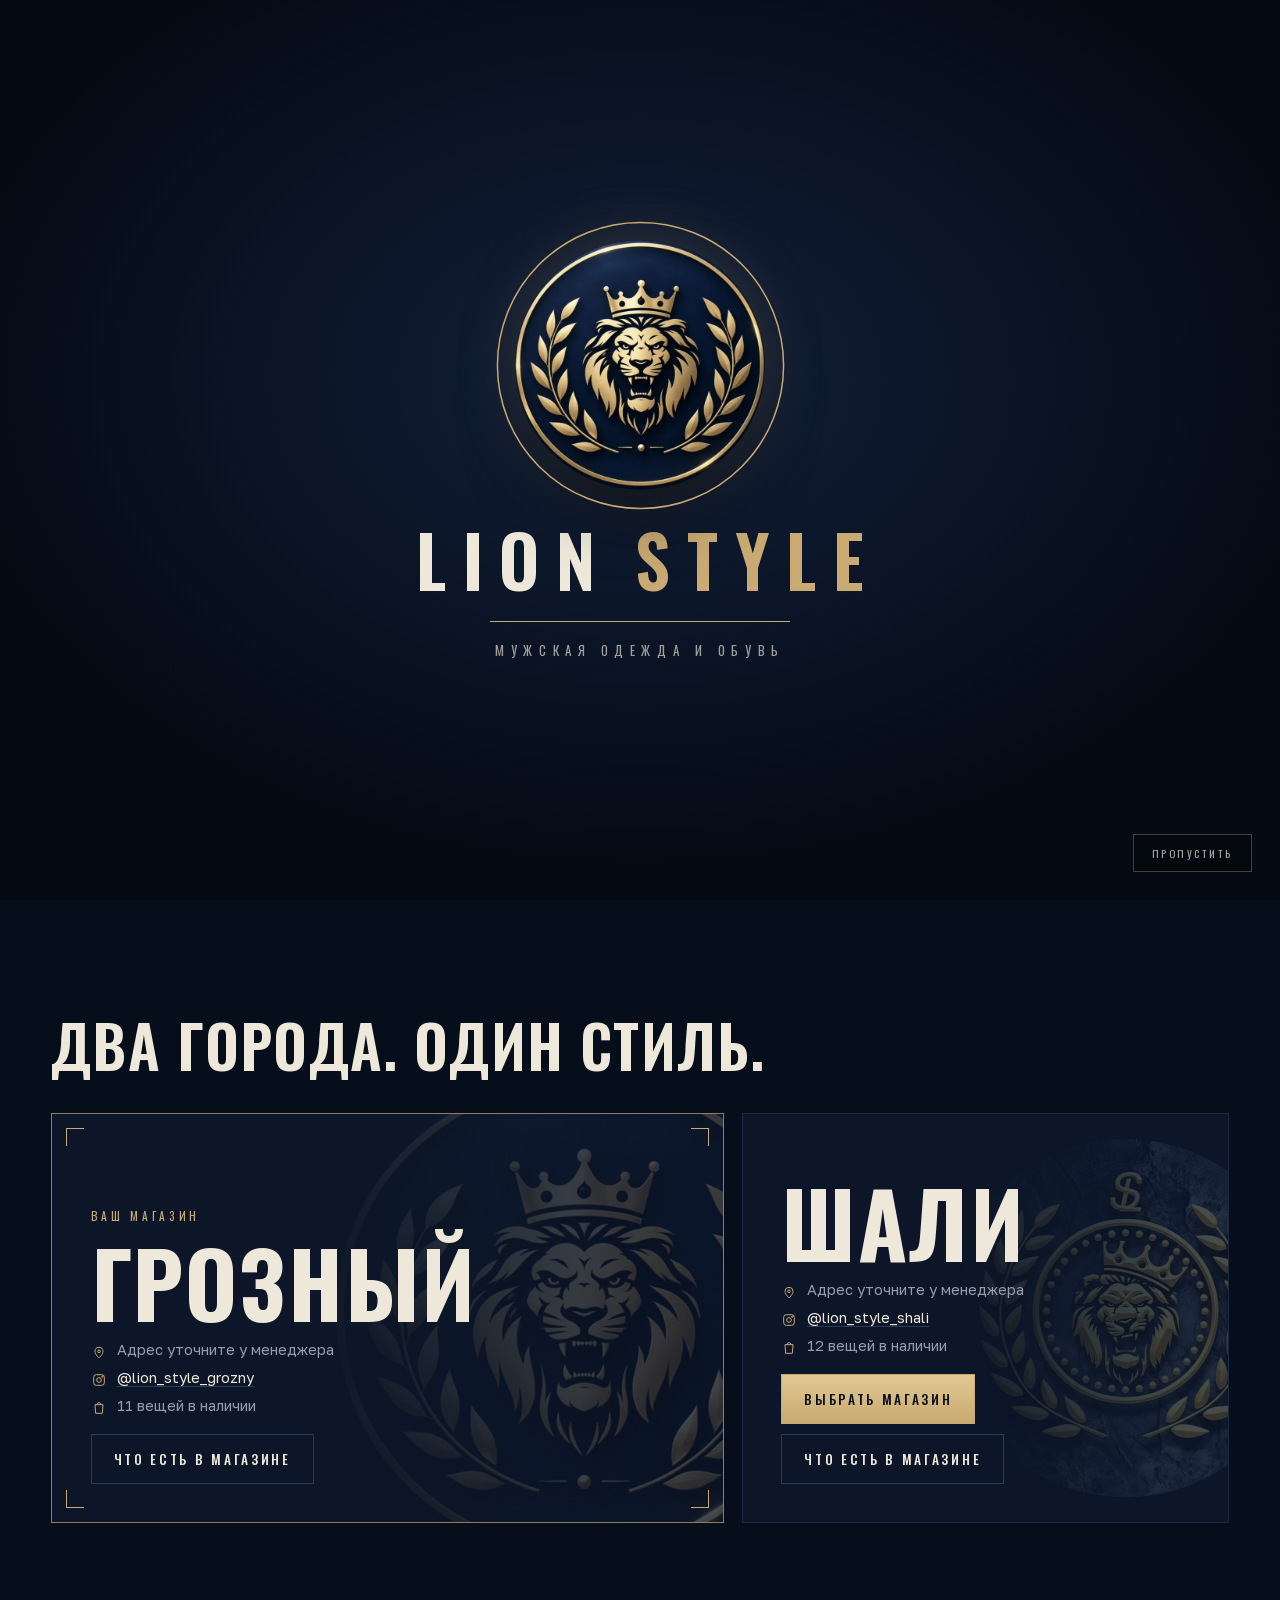
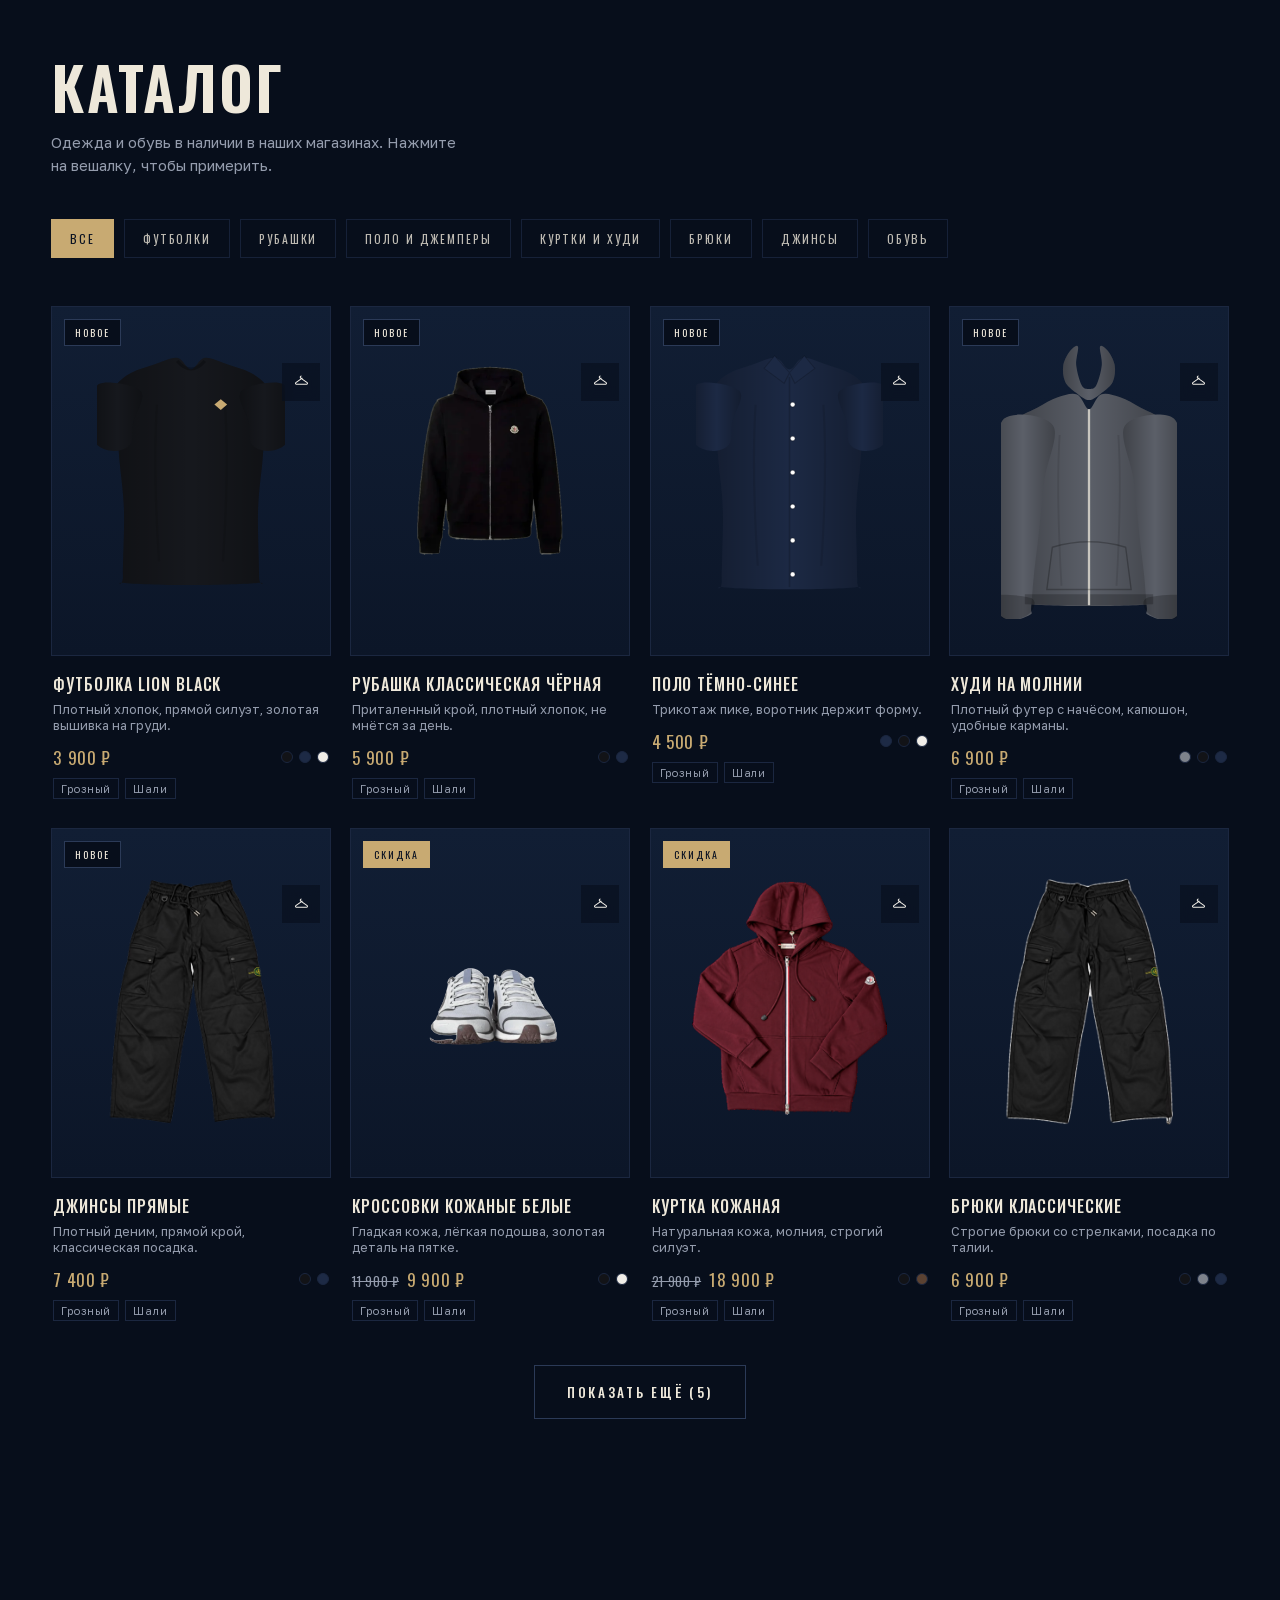
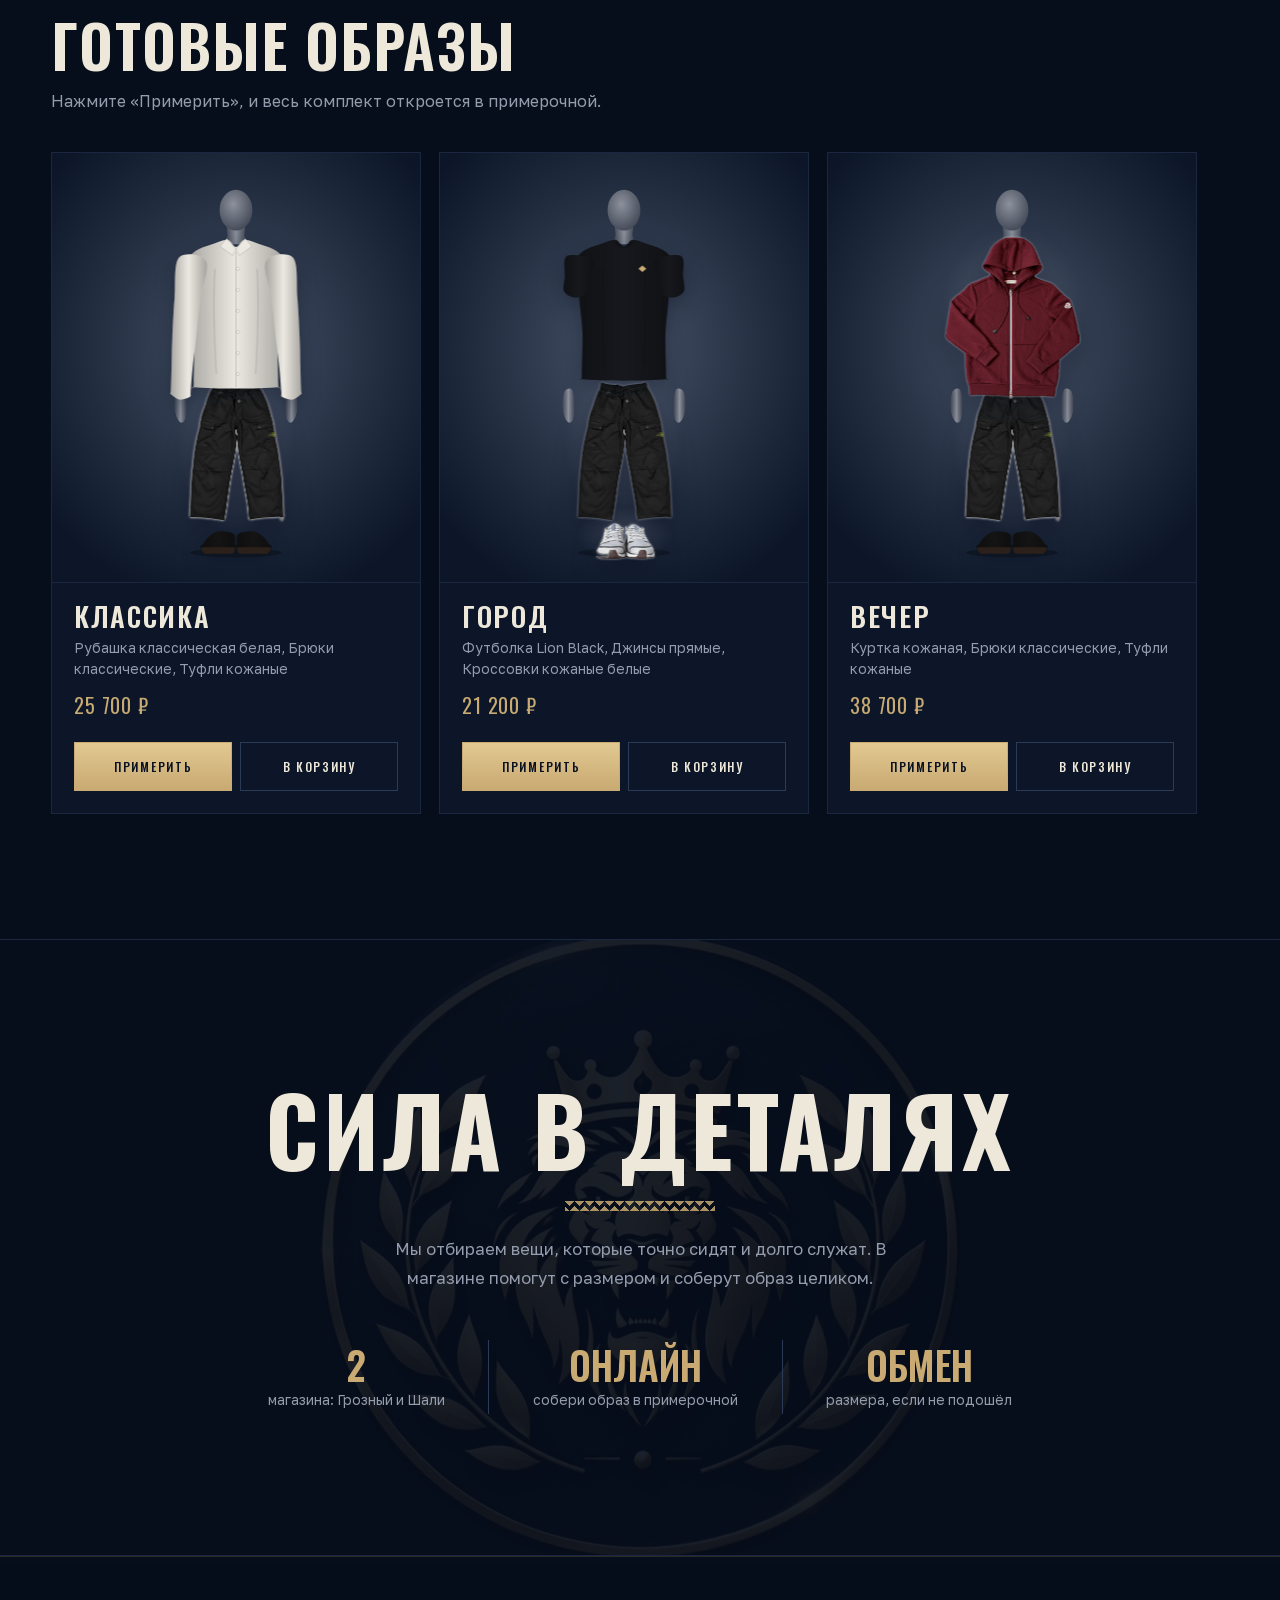
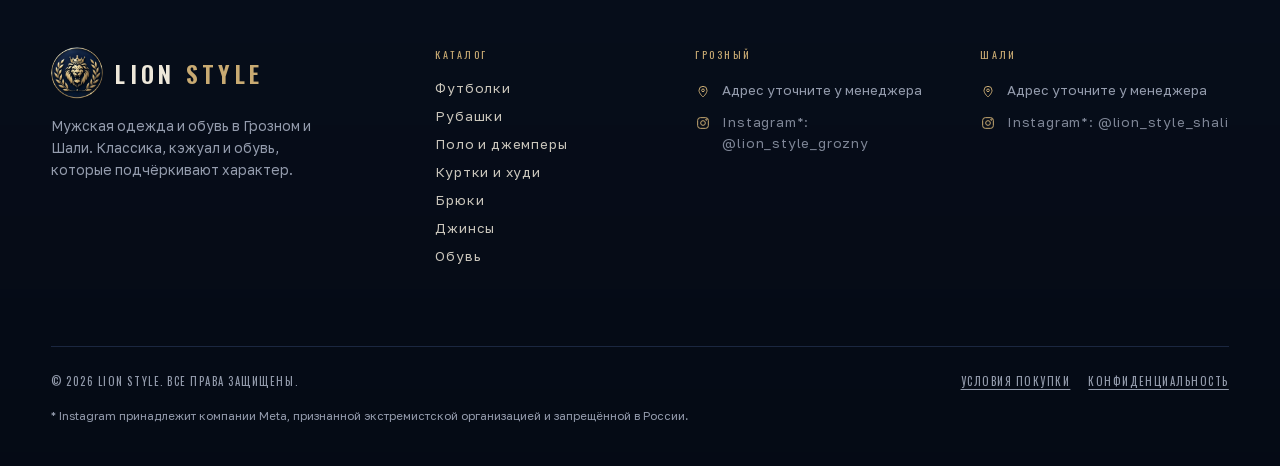
==== commit 6ca0c014: "Примерочная: невидимый манекен (голова, кисти, стопы), вещи без растягивания (2026-10-21.5) Co-Autho" ====
--- a/index.html
+++ b/index.html
@@ -989,13 +989,21 @@
   .fp-pick-x{ width:36px; height:36px; }
 }
 @media (max-width:374px){ .icn{ min-width:34px; } .brand{ letter-spacing:.12em; gap:7px; } .brand img{ width:32px; height:32px; } }
+
+/* ===== «Невидимый манекен» ===== */
+.gh{ position:absolute; top:3%; height:94%; left:50%; aspect-ratio:2/3; transform:translateX(-50%); }
+.gh > svg{ position:absolute; inset:0; width:100%; height:100%; pointer-events:none; }
+.gh .gh-b{ z-index:0; } .gh .gh-f{ z-index:5; }
+.gh .gh-i.ph{ padding:2px; }
+.gh .gh-full{ inset:0; width:100%; height:100%; } .gh .gh-full img{ object-fit:contain; filter:drop-shadow(0 6px 10px rgba(4,10,24,.35)); }
+.lk-stage .gh{ top:4%; height:92%; }
 </style>
 <script>(function(){try{var t=localStorage.getItem('lionTheme')||'dark';document.documentElement.setAttribute('data-theme',t);}catch(e){}})();</script>
 <script>
 /* АВТООБНОВЛЕНИЕ: браузер может показывать старую сохранённую копию сайта.
    Сверяем номер версии с сервером и, если вышла новая, сами открываем её.
    При каждой публикации менять LION_BUILD. */
-var LION_BUILD='2026-10-21.4';
+var LION_BUILD='2026-10-21.5';
 (function(){
   if(location.protocol.indexOf('http')!==0 || !window.fetch) return;
   fetch(location.pathname+'?_='+Date.now(),{cache:'no-store'}).then(function(r){ return r.ok?r.text():''; }).then(function(t){
@@ -1387,6 +1395,16 @@
   const ARM = both(tube(ARM_C,[15,13.5,12,10.5,9]));
   const HAND = both(smooth([[279,334],[290,336],[294,356],[291,374],[284,384],[277,378],[275,356]]));
   const NECK = smooth([[188,82],[212,82],[213,100],[216,110],[200,113],[184,110],[187,100]]);
+  const FEET = both(smooth([[209,530],[229,530],[231,550],[238,560],[247,569],[245,577],[211,577],[205,562],[206,544]]));
+  /* «невидимый манекен»: только голова, шея, кисти и стопы. back — под вещами, front — над ними (голова) */
+  function ghost(id,feet){
+    const g=`<defs><linearGradient id="${id}b" x1="0" x2="1"><stop offset="0" style="stop-color:var(--mq-e)"/><stop offset=".5" style="stop-color:var(--mq-l)"/><stop offset="1" style="stop-color:var(--mq-e)"/></linearGradient>
+      <radialGradient id="${id}h" cx=".42" cy=".36" r=".75"><stop offset="0" style="stop-color:var(--mq-l)"/><stop offset="1" style="stop-color:var(--mq-e)"/></radialGradient></defs>`;
+    const f=`fill="url(#${id}b)"`;
+    return { back:`<svg class="gh-b" viewBox="0 0 400 600" aria-hidden="true">${g}<ellipse cx="200" cy="582" rx="70" ry="7" fill="#000" opacity=".28"/>
+        <path d="${NECK}" ${f}/><path d="${HAND[0]}" ${f}/><path d="${HAND[1]}" ${f}/>${feet?`<path d="${FEET[0]}" ${f}/><path d="${FEET[1]}" ${f}/>`:''}</svg>`,
+      front:`<svg class="gh-f" viewBox="0 0 400 600" aria-hidden="true">${g.replace(/id="(\w+)"/g,'id="$1x"')}<ellipse cx="200" cy="61" rx="25" ry="31" fill="url(#${id}hx)"/></svg>` };
+  }
   function mannequin(id){
     const g=`<defs><linearGradient id="${id}b" x1="0" x2="1"><stop offset="0" style="stop-color:var(--mq-e)"/><stop offset=".5" style="stop-color:var(--mq-l)"/><stop offset="1" style="stop-color:var(--mq-e)"/></linearGradient>
       <radialGradient id="${id}h" cx=".42" cy=".36" r=".75"><stop offset="0" style="stop-color:var(--mq-l)"/><stop offset="1" style="stop-color:var(--mq-e)"/></radialGradient></defs>`;
@@ -1834,7 +1852,7 @@
     el.style.clipPath = (l||r) ? `inset(0 ${r.toFixed(2)}% 0 ${l.toFixed(2)}%)` : '';
   }
   const figHTML = pre => mannequin(pre)+['shoes','bottoms','tops','outerwear','accessory'].map(l=>`<img class="l-${l}" id="${pre}-${l}" alt="">`).join('');
-  return { mannequin, figHTML, demo, analyze, prepare, wear, plain, off, under };
+  return { mannequin, ghost, figHTML, demo, analyze, prepare, wear, plain, off, under };
 })();
 </script>
 <script>
@@ -2272,9 +2290,10 @@
 }
 const LAYERS_ALL=['shoes','bottoms','tops','outerwear','accessory'];
 /* Режим примерочной: 'board' — «Собери образ» (вещи раскладываются на одном экране, фото без искажений),
+   'ghost' — «невидимый манекен»: голова, кисти и стопы, вещи стоят между ними как есть, без растягивания,
    'mannequin' — прежний манекен (код сохранён, чтобы вернуть его, поменяйте значение) */
-const TRY_MODE='board';
-document.documentElement.classList.toggle('try-board', TRY_MODE==='board');
+const TRY_MODE='ghost';
+document.documentElement.classList.toggle('try-board', TRY_MODE!=='mannequin');
 /* Фото годится для примерки, если это вырезанная вещь на прозрачном фоне (PNG / WebP) */
 const cutoutImg = u => typeof u==='string' && !cutImg(u) && (/^data:image\/(png|webp)/i.test(u) || /\.(png|webp)(\?|#|$)/i.test(u));
 
@@ -2298,15 +2317,32 @@
     return `<figure class="ob-i ${p.boardCut?'cut':'ph'}" style="left:${r[0]}%;top:${r[1]}%;width:${r[2]}%;height:${r[3]}%;z-index:${z[p.layer]||1};--d:${i*60}ms">
       <img src="${esc(p.tryOn)}" alt="${esc(p.name)}" decoding="async"></figure>`; }).join('');
 }
+/* «Невидимый манекен»: места вещей в координатах манекена 400×600 (x, y, ширина, высота, к какому краю прижать) */
+const GH_BOX={ accessory:[156,10,88,62,'bottom'], outerwear:[98,94,204,250,'top'], tops:[108,96,184,236,'top'],
+  bottoms:[116,262,168,278,'bottom'], shoes:[132,516,136,74,'bottom'] };
+let ghN=0;
+function ghostHTML(items){
+  const has={}; items.forEach(p=>{ if(GH_BOX[p.layer]) has[p.layer]=p; });
+  const z={bottoms:1,shoes:2,tops:3,outerwear:4,accessory:6}, parts=FIT.ghost('gh'+(++ghN), !has.shoes);
+  const tb = has.outerwear && has.tops ? [126,96,148,214,'top'] : null;          // под курткой футболка чуть уже, видна у ворота
+  const figs=Object.values(has).map((p,i)=>{
+    if(p.ghostSrc && p.layer==='tops' && has.outerwear && !has.outerwear.ghostSrc) return '';   // рисунок футболки шире настоящей куртки и торчал бы по бокам
+    if(p.ghostSrc) return `<figure class="ob-i gh-full" style="z-index:${z[p.layer]};--d:${i*60}ms"><img src="${esc(p.ghostSrc)}" alt="${esc(p.name)}"></figure>`;
+    const r=(p.layer==='tops'&&tb)||GH_BOX[p.layer];
+    return `<figure class="ob-i gh-i ${p.boardCut?'cut':'ph'}" style="left:${r[0]/4}%;top:${r[1]/6}%;width:${r[2]/4}%;height:${r[3]/6}%;z-index:${z[p.layer]};--d:${i*60}ms">
+      <img src="${esc(p.tryOn)}" alt="${esc(p.name)}" decoding="async" style="object-position:center ${r[4]}"></figure>`; }).join('');
+  return `<div class="gh">${parts.back}${figs}${parts.front}</div>`;
+}
+const outfitHTML = items => TRY_MODE==='ghost' ? ghostHTML(items) : boardHTML(items);
 /* Накладываем слои примерки и характеристики на загруженные товары */
 function applyMeta(list){
   list.forEach(p=>{
     p.layer=null; p.tryOn=null; p.tryThumb=null; p.tryFit=false;
     const own=(p.tryImg && cutoutImg(p.tryImg)) ? p.tryImg : (p.images||[])[0], fl=tryLayerOf(p), dm=p.tryLayer==='none'?null:FIT.demo(p.id);
-    if(TRY_MODE==='board'){                                                      // «Собери образ»: подходит любое фото товара
+    if(TRY_MODE!=='mannequin'){                                                      // «Собери образ»: подходит любое фото товара
       const img=(p.images||[])[0], ph=img && img!==PLACEHOLDER && !EXT_DEMO.test(img), lay=fl||(dm&&dm.layer)||null;
       const src = cutoutImg(own) ? own : ph ? img : dm ? dm.thumb : null;
-      if(lay && src){ p.layer=lay; p.tryOn=src; p.tryThumb=src; p.boardCut=!!(cutoutImg(own)||(!ph&&dm)); }
+      if(lay && src){ p.layer=lay; p.tryOn=src; p.tryThumb=src; p.boardCut=!!(cutoutImg(own)||(!ph&&dm)); p.ghostSrc=(!cutoutImg(own)&&!ph&&dm)?dm.src:null; }   // ghostSrc: рисунок-образец уже нарисован по фигуре
     }
     else if(fl && cutoutImg(own) && !FIT_BAD.has(own)){ p.layer=fl; p.tryOn=own; p.tryThumb=own; p.tryFit=true; }      // своё фото вещи на прозрачном фоне
     else if(dm){ p.layer=dm.layer; p.tryOn=dm.src; p.tryThumb=dm.thumb; p.tryFit=false; }                       // встроенный рисунок-демо
@@ -2831,7 +2867,7 @@
   $('#looks').hidden = !L.length && !isAdmin();
   g.innerHTML = L.map(({lk,items},i)=>{ const sum=items.reduce((t,p)=>t+(+p.price||0),0);
     return `<article class="lk-card">
-      <div class="lk-stage">${TRY_MODE==='board' ? `<div class="ob">${boardHTML(items.filter(p=>p.tryOn))}</div>` : `<div class="fp-fig">${FIT.figHTML('lk'+i)}</div>`}</div>
+      <div class="lk-stage">${TRY_MODE!=='mannequin' ? `<div class="ob">${outfitHTML(items.filter(p=>p.tryOn))}</div>` : `<div class="fp-fig">${FIT.figHTML('lk'+i)}</div>`}</div>
       <div class="lk-info">
         <h3 class="lk-name">${esc(lk.name)}</h3>
         <div class="lk-items">${items.map(p=>esc(p.name)).join(', ')}</div>
@@ -2955,7 +2991,7 @@
 function fitEdHTML(p){
   const f=p.fit||{}, L=[['','Автоматически (по категории)'],['tops','Верх: футболка, рубашка, свитшот'],['outerwear','Верхняя одежда: худи, куртка, пальто'],['bottoms','Низ: брюки, джинсы, шорты'],['shoes','Обувь'],['accessory','Головной убор'],['none','Не показывать в примерочной']];
   const val=k=> k==='s' ? Math.round((+f.s||1)*100) : 'tbw'.includes(k) ? Math.round((+f[k]||0)*100) : Math.round(+f[k]||0);
-  return `<div class="fld fe${TRY_MODE==='board'?' board':''}" id="fitEd"><label>${TRY_MODE==='board'?'Примерочная: куда положить вещь в образе':'Примерочная: как вещь сидит на манекене'}</label>
+  return `<div class="fld fe${TRY_MODE!=='mannequin'?' board':''}" id="fitEd"><label>${TRY_MODE!=='mannequin'?'Примерочная: куда положить вещь в образе':'Примерочная: как вещь сидит на манекене'}</label>
     <div class="fe-wrap">
       <div class="fp-stage fe-stage"><div class="fp-fig" id="feFig">${FIT.figHTML('fe')}</div></div>
       <div class="fe-ctl">
@@ -3537,7 +3573,7 @@
 
 let frGen=0;
 function renderPanel(){
-  if(TRY_MODE==='board') return renderBoard();
+  if(TRY_MODE!=='mannequin') return renderBoard();
   // model layers
   const put={}, gen=++frGen;
   LAYERS.forEach(layer=>{
@@ -3580,7 +3616,7 @@
   LAYERS.forEach(l=>{ const sel=frLook[l], p=sel&&frFind(sel.id); if(sel && (!p || !p.tryOn || p.layer!==l)) frLook[l]=null; });
   const look=currentLook(), items=look.map(sel=>frFind(sel.id)), b=$('#frBoard');
   const key=items.map(p=>p.id).join(',');
-  if(b.dataset.k!==key){ b.dataset.k=key; b.innerHTML=boardHTML(items); b.setAttribute('aria-label', items.length ? 'Ваш образ: '+items.map(p=>p.name).join(', ') : 'Образ пуст'); }
+  if(b.dataset.k!==key){ b.dataset.k=key; b.innerHTML=outfitHTML(items); b.setAttribute('aria-label', items.length ? 'Ваш образ: '+items.map(p=>p.name).join(', ') : 'Образ пуст'); }
   $('#frHint').textContent='Нажмите на вешалку у товара, чтобы добавить его в образ';
   $('#frHelp').textContent='Вещь того же вида заменяет выбранную.';
   renderPicks(look);                                                // список вещей и итог — общие с манекеном
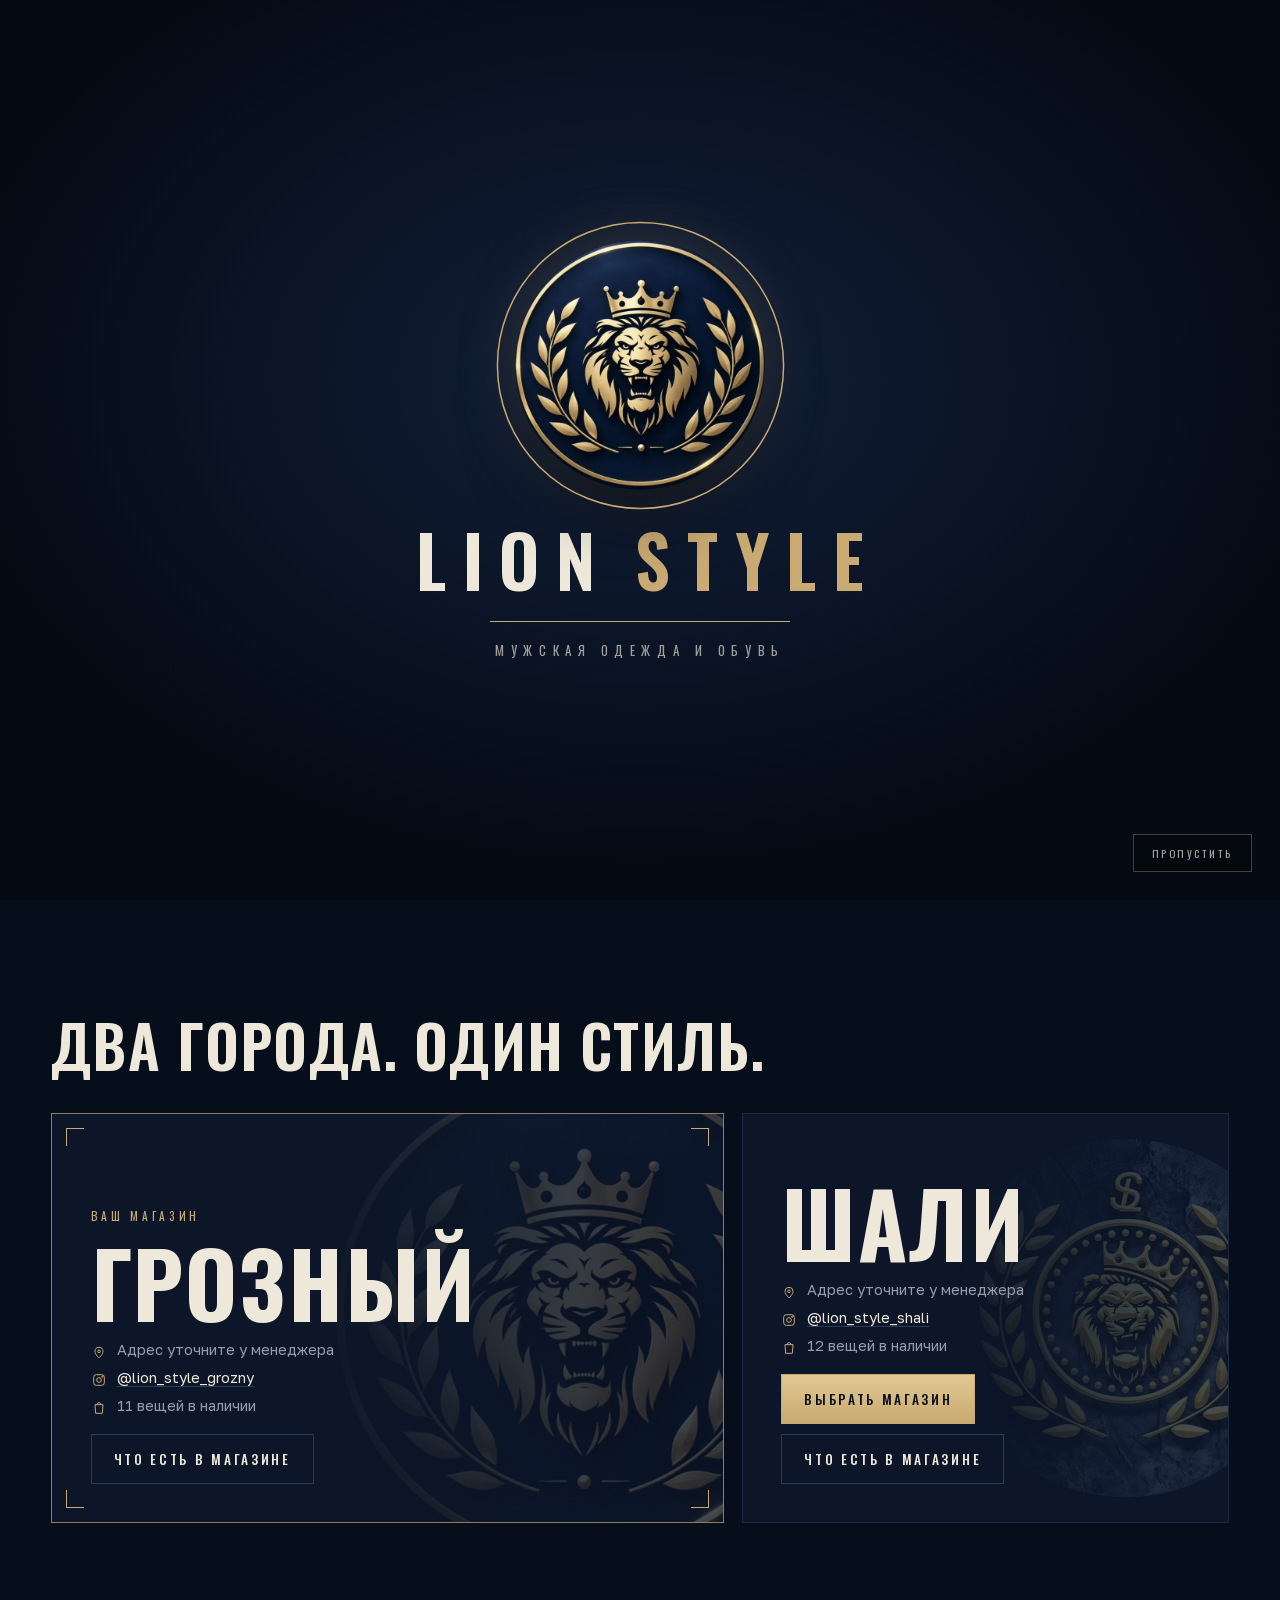
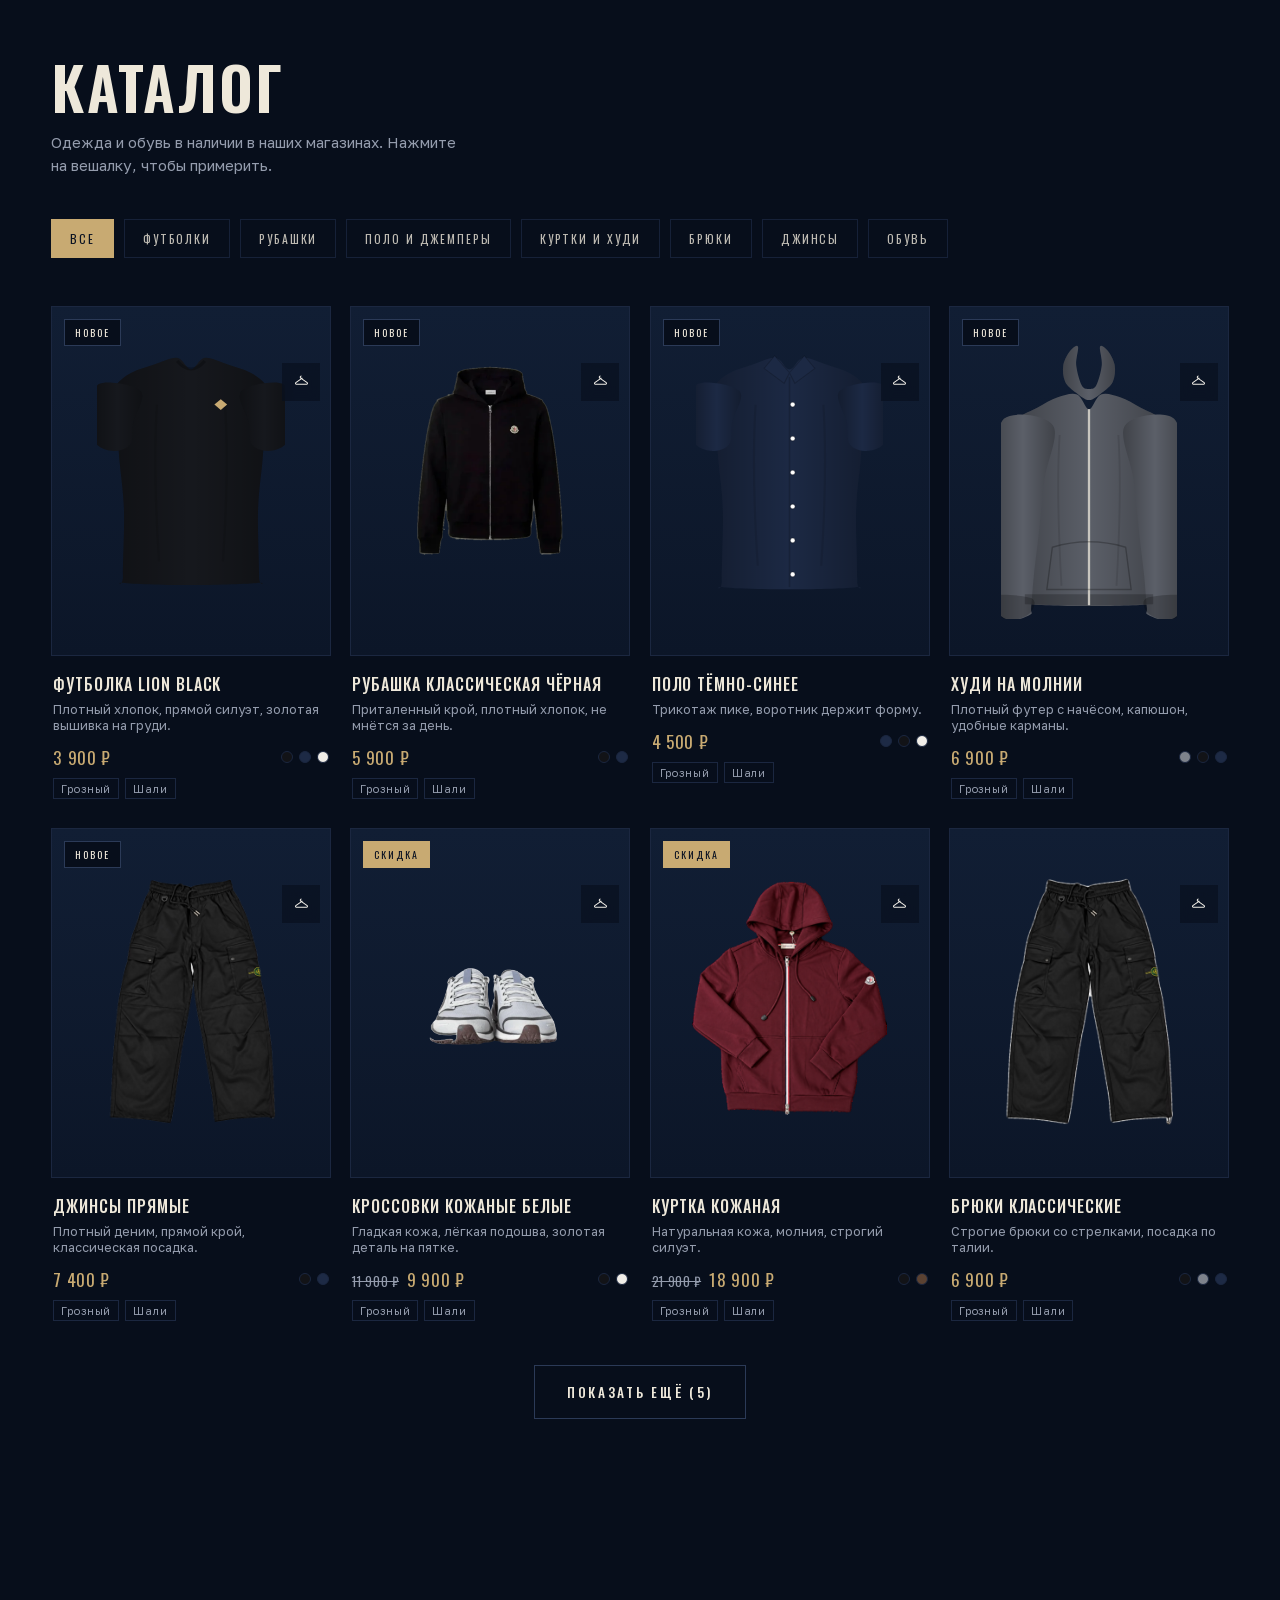
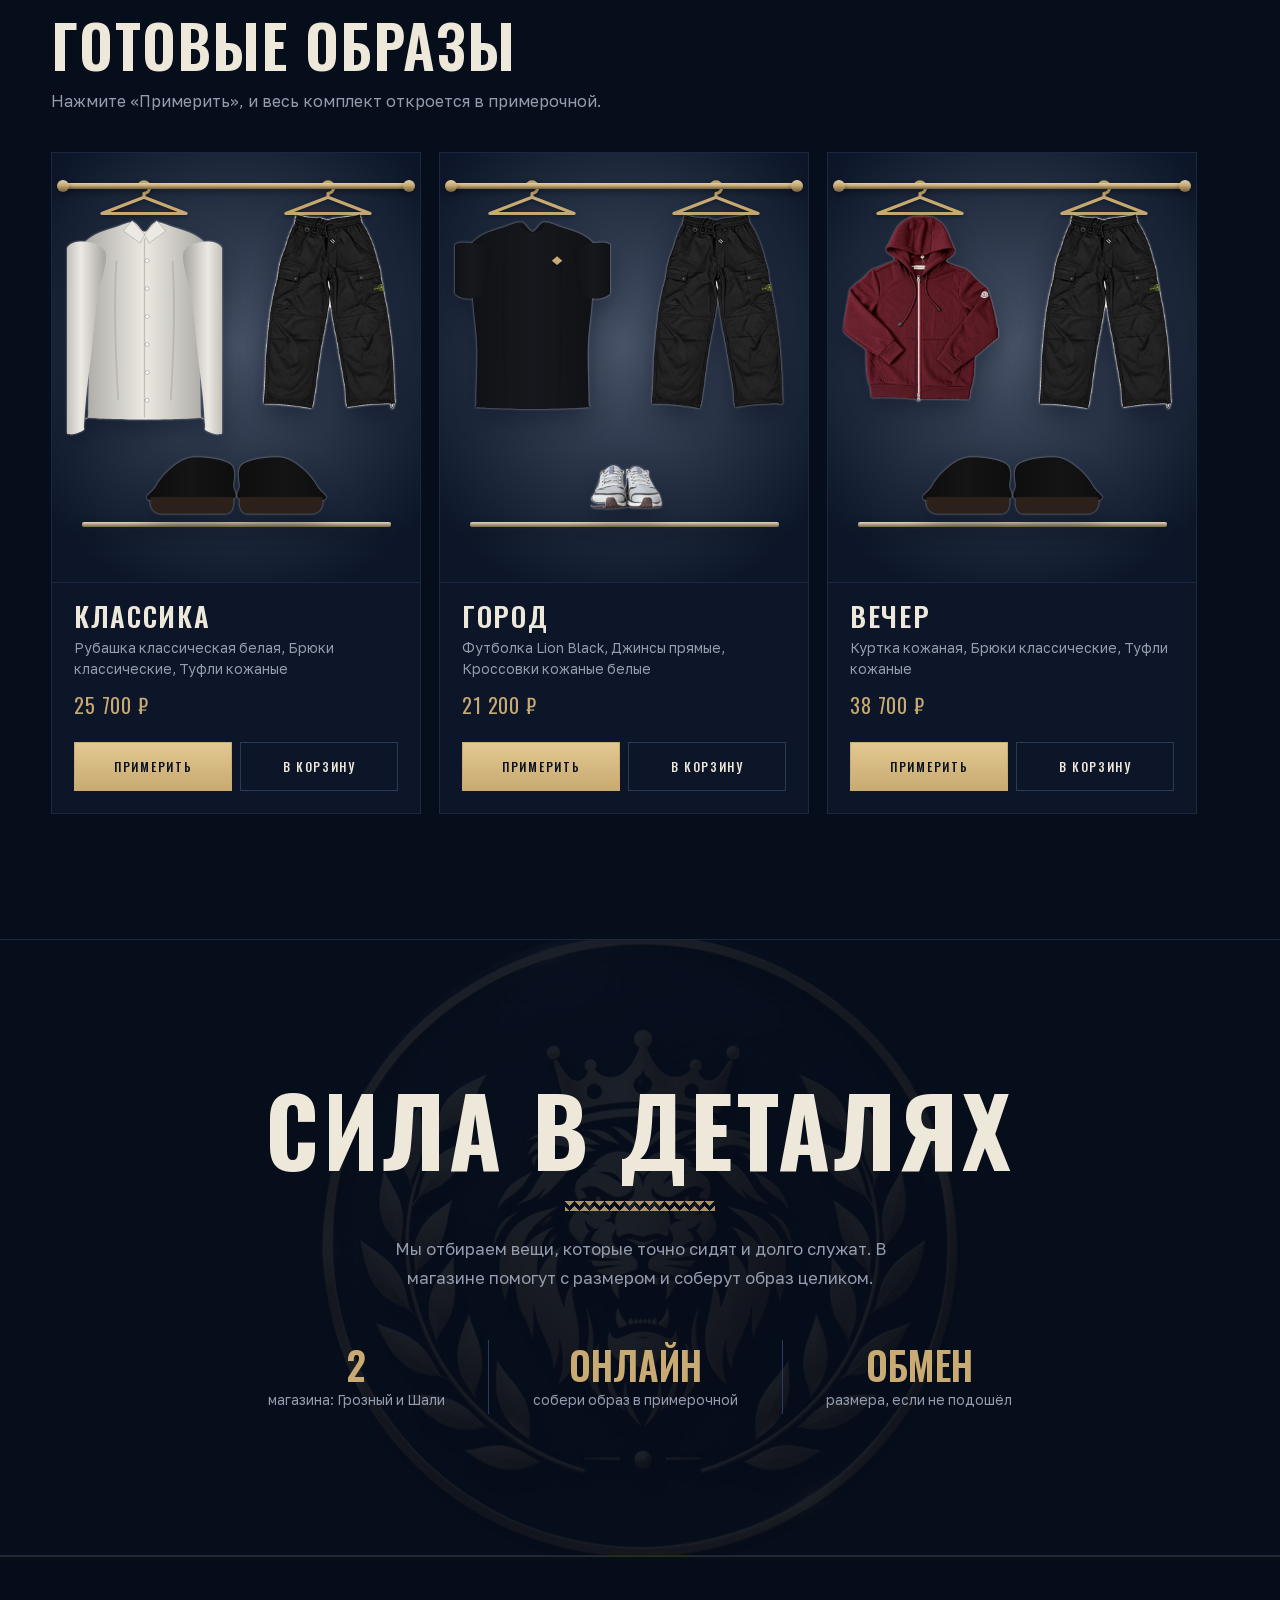
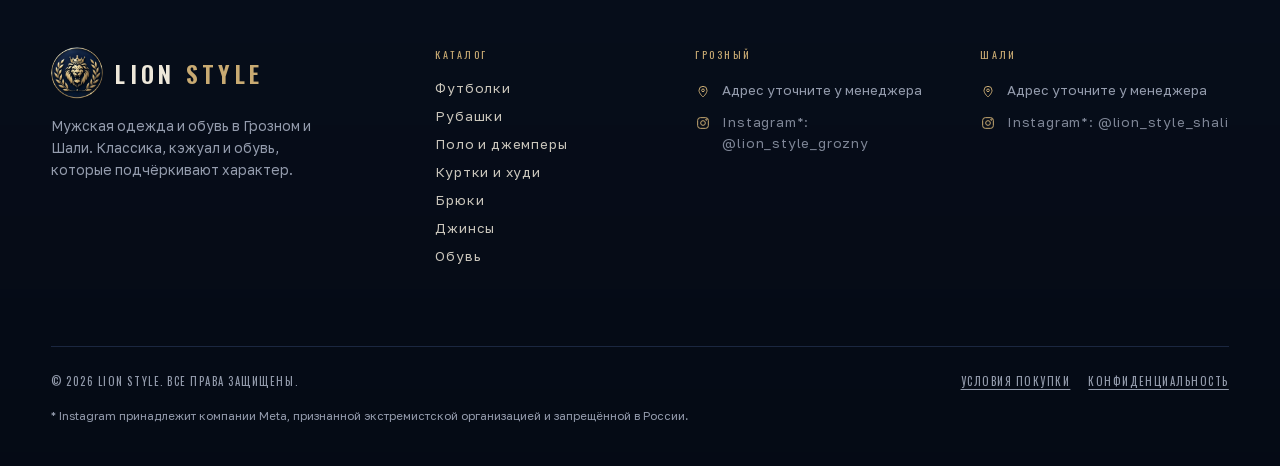
==== commit e5e23d83: "Примерочная «Вешалка» (2026-10-21.6) Co-Authored-By: Claude Opus 5.5 <noreply@anthropic.com>" ====
--- a/index.html
+++ b/index.html
@@ -997,13 +997,43 @@
 .gh .gh-i.ph{ padding:2px; }
 .gh .gh-full{ inset:0; width:100%; height:100%; } .gh .gh-full img{ object-fit:contain; filter:drop-shadow(0 6px 10px rgba(4,10,24,.35)); }
 .lk-stage .gh{ top:4%; height:92%; }
+
+/* ===== «Вешалка» ===== */
+.rl{ position:absolute; inset:0; overflow:hidden; --gold:var(--amber); }
+.rl-bar{ position:absolute; top:7%; left:3%; right:3%; height:6px; border-radius:3px; z-index:3;
+  background:linear-gradient(180deg, color-mix(in srgb, var(--gold) 55%, #fff) 0%, var(--gold) 45%, color-mix(in srgb, var(--gold) 55%, #000) 100%);
+  box-shadow:0 3px 6px rgba(0,0,0,.35); }
+.rl-bar::before, .rl-bar::after{ content:""; position:absolute; top:-3px; width:12px; height:12px; border-radius:50%; background:inherit; box-shadow:inherit; }
+.rl-bar::before{ left:-6px; } .rl-bar::after{ right:-6px; }
+.rl-shelf{ position:absolute; top:86%; left:8%; right:8%; height:5px; border-radius:2px; z-index:1;
+  background:linear-gradient(180deg, color-mix(in srgb, var(--gold) 45%, #fff), color-mix(in srgb, var(--gold) 60%, #000)); box-shadow:0 8px 14px rgba(0,0,0,.35); }
+.rl-i{ position:absolute; top:calc(7% - 4px); height:66%; margin:0; z-index:2; transform-origin:50% 0; }
+.rl-h{ position:absolute; top:0; left:50%; width:62%; transform:translateX(-50%); overflow:visible; z-index:1;
+  fill:none; stroke:var(--gold); stroke-width:3.2; stroke-linecap:round; stroke-linejoin:round; filter:drop-shadow(0 2px 2px rgba(0,0,0,.35)); }
+.rl-g{ position:absolute; left:0; right:0; top:11%; bottom:0; z-index:2; }
+.rl-g img{ width:100%; height:100%; object-fit:contain; object-position:50% 0; display:block; }
+.rl-g.cut img, .rl-s.cut img{ filter:drop-shadow(0 0 1.2px rgba(236,240,248,.55)) drop-shadow(0 10px 12px rgba(4,10,24,.4)); }
+.rl-g.ph img{ object-fit:cover; border:1px solid var(--line); }
+.rl-s{ position:absolute; bottom:14%; height:17%; margin:0; z-index:2; }
+.rl-s img{ width:100%; height:100%; object-fit:contain; object-position:50% 100%; display:block; }
+.rl-empty .rl-h{ width:100%; opacity:.55; }
+@media (prefers-reduced-motion: no-preference){
+  .rl-i.new{ animation:rlSwing 1.5s cubic-bezier(.3,.7,.4,1) both; animation-delay:var(--d,0ms); }
+  .rl-s.new{ animation:rlDrop .55s cubic-bezier(.16,1,.3,1) both; }
+  .rl-empty{ animation:rlIdle 4s ease-in-out infinite alternate; }
+  @media (hover:hover){ .rl-i:not(.rl-empty):hover{ animation:rlSway 1.2s ease-in-out; } }
+}
+@keyframes rlSwing{ 0%{ opacity:0; transform:translateY(-10px) rotate(9deg); } 18%{ opacity:1; } 38%{ transform:rotate(-6deg); } 60%{ transform:rotate(3deg); } 80%{ transform:rotate(-1.2deg); } 100%{ opacity:1; transform:none; } }
+@keyframes rlSway{ 0%,100%{ transform:none; } 30%{ transform:rotate(2.5deg); } 65%{ transform:rotate(-1.6deg); } }
+@keyframes rlDrop{ from{ opacity:0; transform:translateY(-14px); } to{ opacity:1; transform:none; } }
+@keyframes rlIdle{ from{ transform:rotate(-1.5deg); } to{ transform:rotate(1.5deg); } }
 </style>
 <script>(function(){try{var t=localStorage.getItem('lionTheme')||'dark';document.documentElement.setAttribute('data-theme',t);}catch(e){}})();</script>
 <script>
 /* АВТООБНОВЛЕНИЕ: браузер может показывать старую сохранённую копию сайта.
    Сверяем номер версии с сервером и, если вышла новая, сами открываем её.
    При каждой публикации менять LION_BUILD. */
-var LION_BUILD='2026-10-21.5';
+var LION_BUILD='2026-10-21.6';
 (function(){
   if(location.protocol.indexOf('http')!==0 || !window.fetch) return;
   fetch(location.pathname+'?_='+Date.now(),{cache:'no-store'}).then(function(r){ return r.ok?r.text():''; }).then(function(t){
@@ -2290,9 +2320,10 @@
 }
 const LAYERS_ALL=['shoes','bottoms','tops','outerwear','accessory'];
 /* Режим примерочной: 'board' — «Собери образ» (вещи раскладываются на одном экране, фото без искажений),
+   'rail' — «Вешалка»: вещи висят на плечиках на золотой перекладине, обувь стоит на полке,
    'ghost' — «невидимый манекен»: голова, кисти и стопы, вещи стоят между ними как есть, без растягивания,
    'mannequin' — прежний манекен (код сохранён, чтобы вернуть его, поменяйте значение) */
-const TRY_MODE='ghost';
+const TRY_MODE='rail';
 document.documentElement.classList.toggle('try-board', TRY_MODE!=='mannequin');
 /* Фото годится для примерки, если это вырезанная вещь на прозрачном фоне (PNG / WebP) */
 const cutoutImg = u => typeof u==='string' && !cutImg(u) && (/^data:image\/(png|webp)/i.test(u) || /\.(png|webp)(\?|#|$)/i.test(u));
@@ -2333,7 +2364,44 @@
       <img src="${esc(p.tryOn)}" alt="${esc(p.name)}" decoding="async" style="object-position:center ${r[4]}"></figure>`; }).join('');
   return `<div class="gh">${parts.back}${figs}${parts.front}</div>`;
 }
-const outfitHTML = items => TRY_MODE==='ghost' ? ghostHTML(items) : boardHTML(items);
+/* ===== «Вешалка» ===== */
+const RL_HANGER='<svg class="rl-h" viewBox="0 0 100 40" aria-hidden="true"><path d="M44 9a6 6 0 1 1 6 6v4L94 36H6L50 19"/></svg>';
+function railHTML(items, prev){
+  const by={}; items.forEach(p=>{ if(!by[p.layer]) by[p.layer]=p; });
+  const hang=['outerwear','tops','bottoms'].map(l=>by[l]).filter(Boolean), n=hang.length;
+  const W = n===1 ? 50 : n===2 ? 42 : 31, gap = n>1 ? (92-W*n)/(n-1) : 0, x0 = n===1 ? 25 : 4;
+  const isNew = p => !prev || !prev.has(p.id);
+  let h = '<div class="rl"><i class="rl-bar"></i><i class="rl-shelf"></i>';
+  if(!n) h += [22,41,60].map(x=>`<figure class="rl-i rl-empty" style="left:${x}%;width:18%">${RL_HANGER}</figure>`).join('');
+  hang.forEach((p,i)=>{ h += `<figure class="rl-i${isNew(p)?' new':''}" style="left:${x0+i*(W+gap)}%;width:${W}%;--d:${i*90}ms">${RL_HANGER}
+      <div class="rl-g ${p.boardCut?'cut':'ph'}"><img src="${esc(p.tryOn)}" alt="${esc(p.name)}" decoding="async"></div></figure>`; });
+  const low=['shoes','accessory'].map(l=>by[l]).filter(Boolean);
+  low.forEach((p,i)=>{ const w = low.length===1 ? 50 : 40, x = low.length===1 ? 25 : 8+i*46;
+    h += `<figure class="rl-s ${p.boardCut?'cut':'ph'}${isNew(p)?' new':''}" style="left:${x}%;width:${w}%"><img src="${esc(p.tryOn)}" alt="${esc(p.name)}" decoding="async"></figure>`; });
+  return h+'</div>';
+}
+/* прозрачные края на фото: вещь подтягиваем к плечикам, обувь ставим ровно на полку */
+const RL_EDGE=new Map();
+function railEdge(img){
+  const u=img.currentSrc||img.src; if(RL_EDGE.has(u)) return Promise.resolve(RL_EDGE.get(u));
+  return new Promise(res=>{ const done=()=>{ let e=[0,0];
+    try{ const k=Math.min(1,96/Math.max(img.naturalWidth,img.naturalHeight)), w=Math.max(1,Math.round(img.naturalWidth*k)), h=Math.max(1,Math.round(img.naturalHeight*k));
+      const c=document.createElement('canvas'); c.width=w; c.height=h; const g=c.getContext('2d'); g.drawImage(img,0,0,w,h); const d=g.getImageData(0,0,w,h).data;
+      const row=y=>{ for(let x=0;x<w;x++) if(d[(y*w+x)*4+3]>24) return true; return false; };
+      let t=0; while(t<h-1 && !row(t)) t++; let b=h-1; while(b>t && !row(b)) b--;
+      e=[t/h, (h-1-b)/h]; }catch(err){}
+    RL_EDGE.set(u,e); res(e); };
+    if(img.complete && img.naturalWidth) done(); else { img.addEventListener('load',done,{once:true}); img.addEventListener('error',()=>res([0,0]),{once:true}); } });
+}
+function railFix(root){
+  if(!root) return;
+  root.querySelectorAll('.rl-g.cut img, .rl-s.cut img').forEach(img=>railEdge(img).then(([t,b])=>{
+    const box=img.getBoundingClientRect(); if(!box.height || !img.naturalHeight) return;
+    const sc=Math.min(box.width/img.naturalWidth, box.height/img.naturalHeight), H=img.naturalHeight*sc;
+    const top=img.closest('.rl-s') ? 0 : 1;
+    img.style.transform = top ? `translateY(${-Math.round(t*H)}px)` : `translateY(${Math.round(b*H)}px)`; }));
+}
+const outfitHTML = (items,prev) => TRY_MODE==='rail' ? railHTML(items,prev) : TRY_MODE==='ghost' ? ghostHTML(items) : boardHTML(items);
 /* Накладываем слои примерки и характеристики на загруженные товары */
 function applyMeta(list){
   list.forEach(p=>{
@@ -3616,7 +3684,7 @@
   LAYERS.forEach(l=>{ const sel=frLook[l], p=sel&&frFind(sel.id); if(sel && (!p || !p.tryOn || p.layer!==l)) frLook[l]=null; });
   const look=currentLook(), items=look.map(sel=>frFind(sel.id)), b=$('#frBoard');
   const key=items.map(p=>p.id).join(',');
-  if(b.dataset.k!==key){ b.dataset.k=key; b.innerHTML=outfitHTML(items); b.setAttribute('aria-label', items.length ? 'Ваш образ: '+items.map(p=>p.name).join(', ') : 'Образ пуст'); }
+  if(b.dataset.k!==key){ const prev=new Set((b.dataset.k||'').split(',').filter(Boolean)); b.dataset.k=key; b.innerHTML=outfitHTML(items,prev); if(TRY_MODE==='rail') requestAnimationFrame(()=>railFix(b)); b.setAttribute('aria-label', items.length ? 'Ваш образ: '+items.map(p=>p.name).join(', ') : 'Образ пуст'); }
   $('#frHint').textContent='Нажмите на вешалку у товара, чтобы добавить его в образ';
   $('#frHelp').textContent='Вещь того же вида заменяет выбранную.';
   renderPicks(look);                                                // список вещей и итог — общие с манекеном
@@ -3627,6 +3695,7 @@
 function frToggleBig(force){
   const pn=$('#frPanel'), big = force===undefined ? !pn.classList.contains('big') : force;
   pn.classList.toggle('big',big);
+  if(TRY_MODE==='rail') setTimeout(()=>railFix($('#frBoard')),380);
   document.querySelectorAll('#frPanel .fp-grab, #frPanel .fp-big-t').forEach(b=>b.setAttribute('aria-label', big?'Свернуть примерочную':'Развернуть примерочную'));
 }
 (function(){ /* свайп по верхней части панели на телефоне: вверх развернуть, вниз свернуть/закрыть */
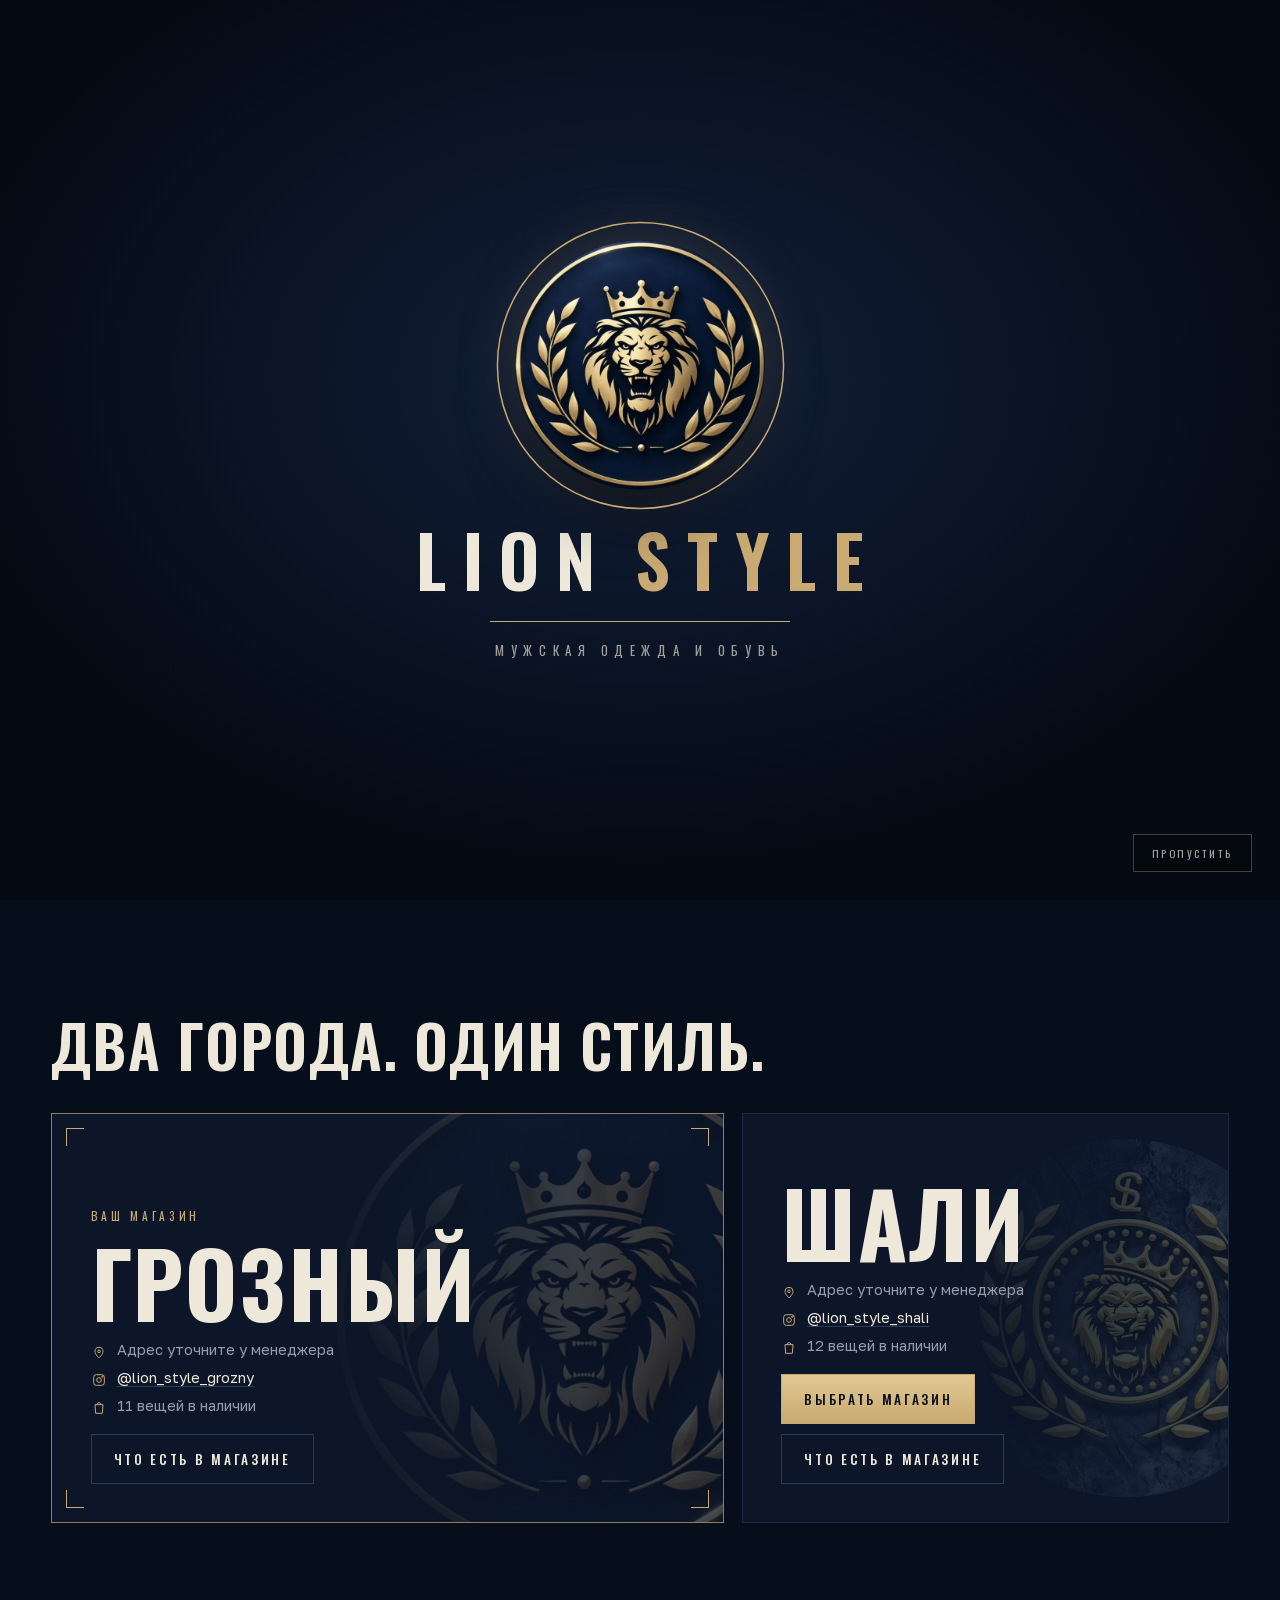
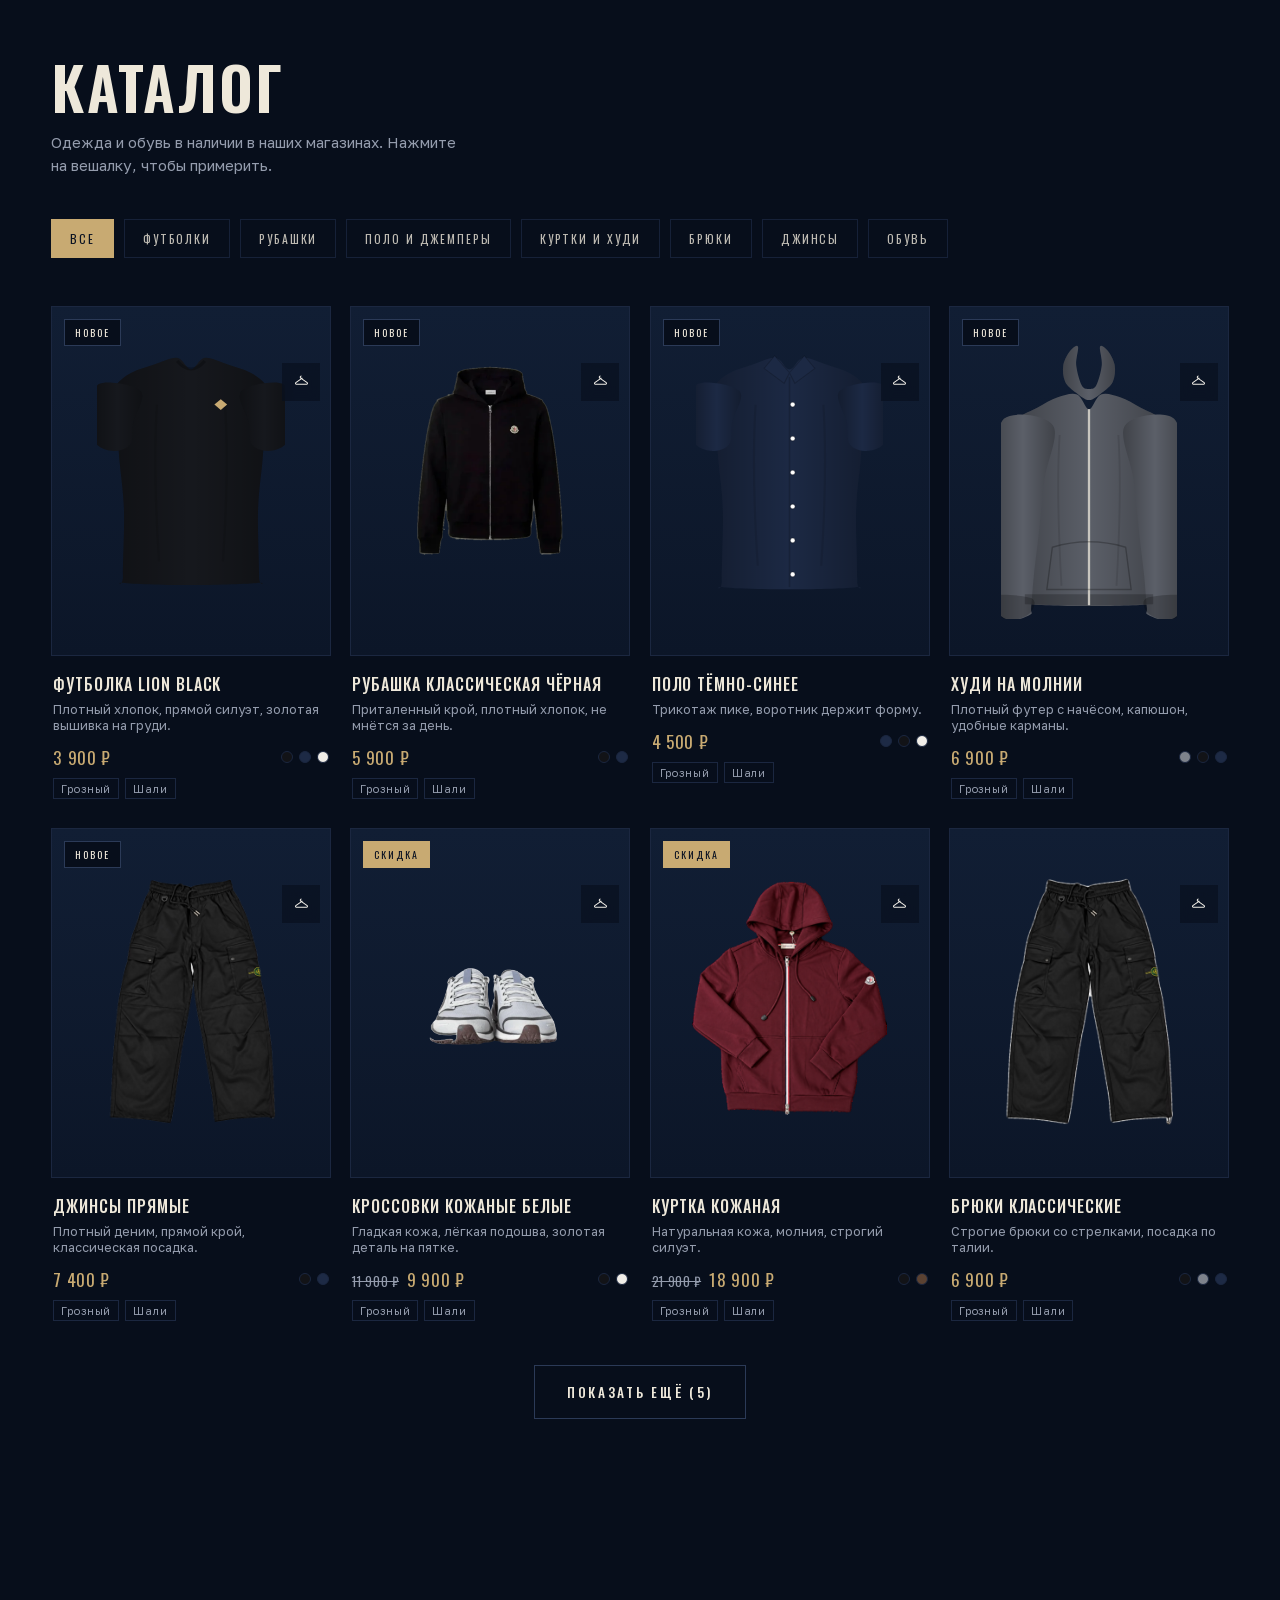
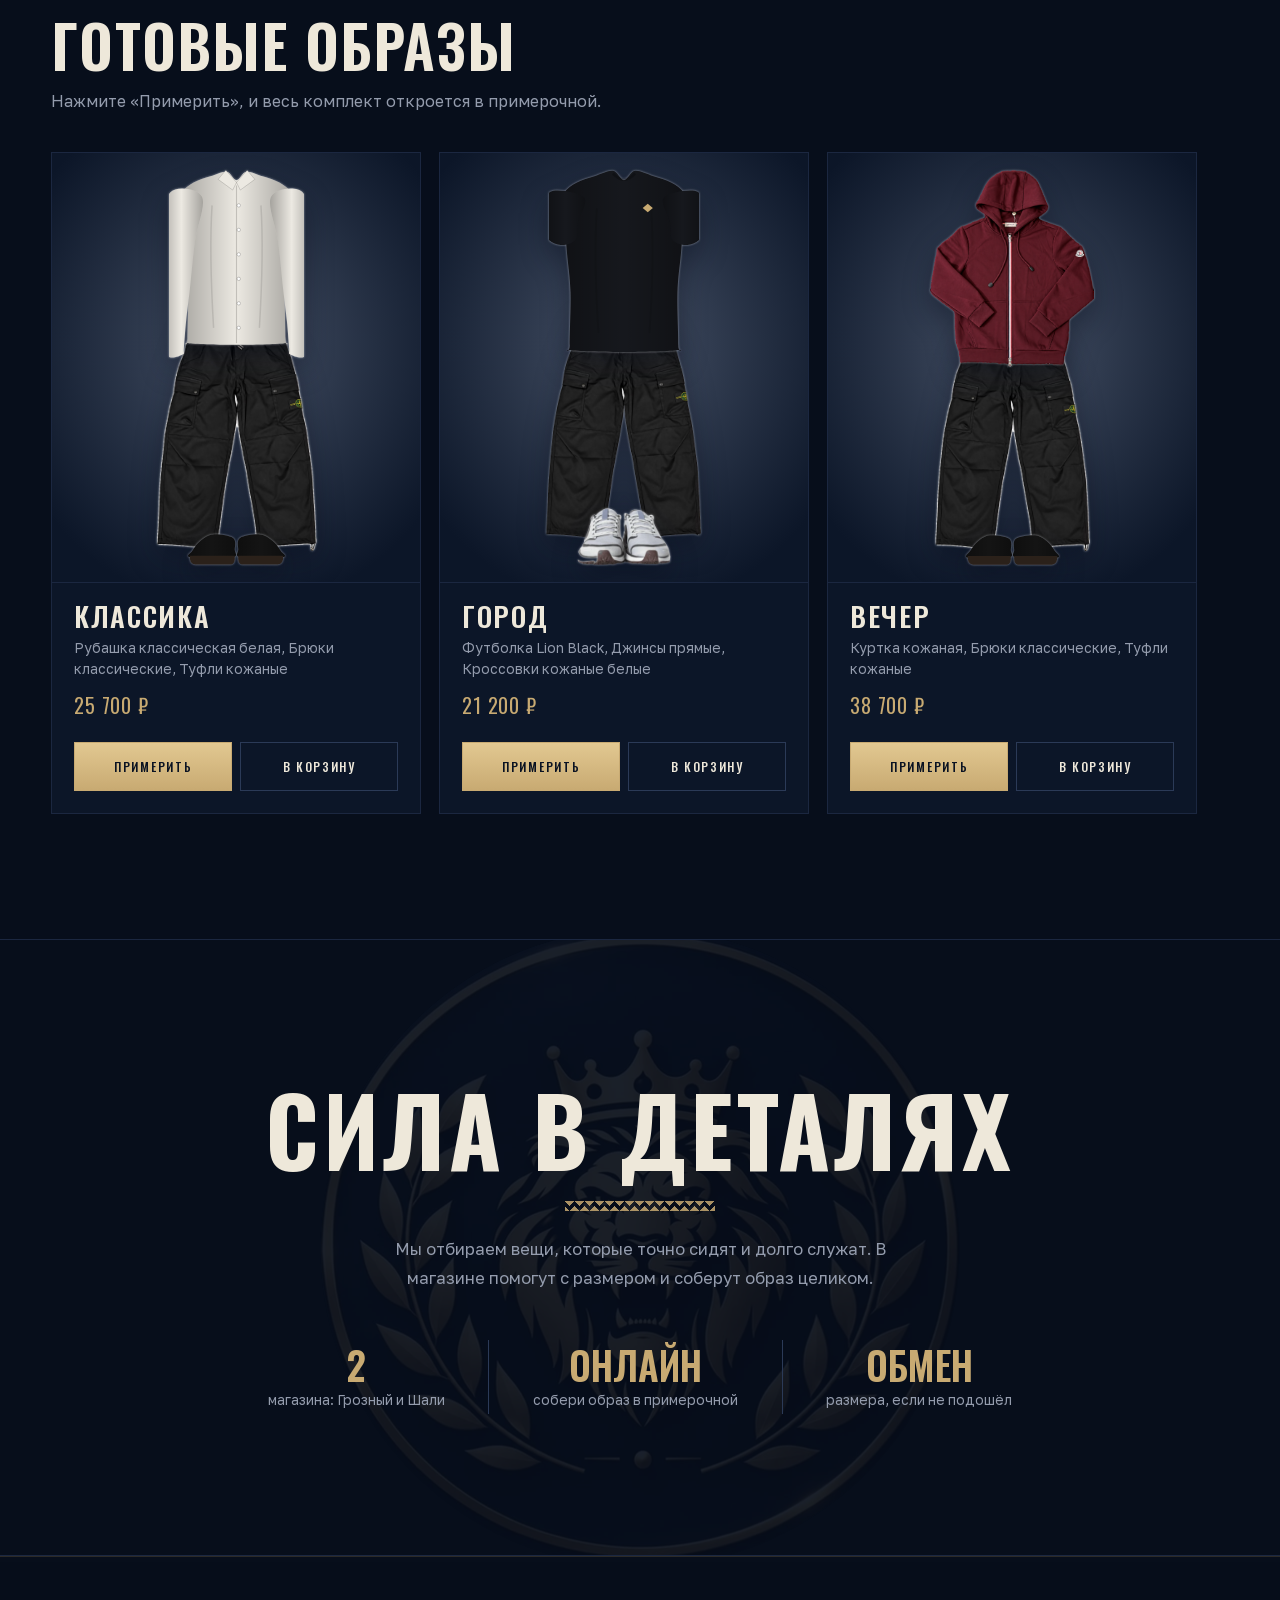
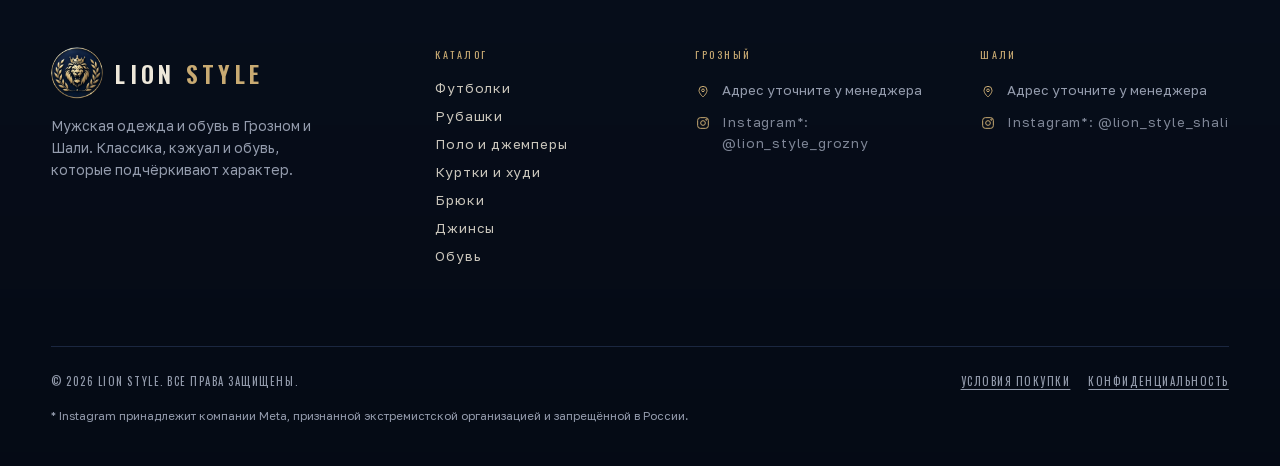
==== commit 3eb850f8: "Примерочная: образ в полный рост, вещи колонной сверху вниз без растягивания (2026-10-28.3) Co-Autho" ====
--- a/index.html
+++ b/index.html
@@ -250,6 +250,11 @@
 .pv-block{ margin-top:26px; } .pv-block .l{ font-size:.64rem; letter-spacing:.24em; text-transform:uppercase; color:var(--muted); margin-bottom:12px; }
 .pv-colors{ display:flex; gap:12px; } .pv-color{ width:30px; height:30px; border-radius:50%; border:1px solid var(--line); cursor:pointer; transition:.2s; }
 .pv-color.on{ box-shadow:0 0 0 2px var(--bg),0 0 0 3px var(--amber); }
+.pv-color{ position:relative; }
+.pv-color.off{ cursor:not-allowed; opacity:.5; filter:grayscale(.6); border-color:var(--line2); }
+.pv-color.off::after{ content:''; position:absolute; left:50%; top:-3px; bottom:-3px; width:1.5px; background:var(--text); transform:translateX(-50%) rotate(45deg); }
+.pv-out{ color:var(--muted); font-size:.82rem; margin-top:10px; }
+.sw.off{ opacity:.3; }
 .pv-sizes{ display:flex; flex-wrap:wrap; gap:10px; }
 .pv-size{ min-width:50px; text-align:center; padding:12px 14px; border:1px solid var(--line); font-size:.78rem; letter-spacing:.08em; cursor:pointer; transition:.2s; }
 .pv-size.on{ border-color:var(--amber); color:var(--amber); } .pv-size.off{ opacity:.3; cursor:not-allowed; text-decoration:line-through; }
@@ -513,6 +518,10 @@
 .chkwrap{ display:flex; flex-wrap:wrap; gap:8px; }
 .chk{ font-size:.72rem; letter-spacing:.06em; padding:9px 13px; border:1px solid var(--line); cursor:pointer; user-select:none; transition:.2s; }
 .chk.on{ border-color:var(--amber); color:var(--amber); background:var(--amber-soft); }
+/* вариант есть в карточке, но закончился: серый и зачёркнутый */
+.chk.out{ border-color:var(--line2); color:var(--muted); background:transparent; text-decoration:line-through; opacity:.75; }
+.chk-hint{ display:block; margin-top:8px; font-size:.72rem; line-height:1.5; color:var(--muted); }
+.chk-hint b{ font-weight:500; color:var(--text); }
 .filepick{ display:inline-flex; align-items:center; gap:9px; font-size:.6rem; letter-spacing:.14em; text-transform:uppercase; padding:11px 16px; border:1px solid var(--line); cursor:pointer; transition:.2s; }
 .filepick:hover{ border-color:var(--amber); color:var(--amber); }
 /* примерка в карточке товара */
@@ -1027,13 +1036,94 @@
 @keyframes rlSway{ 0%,100%{ transform:none; } 30%{ transform:rotate(2.5deg); } 65%{ transform:rotate(-1.6deg); } }
 @keyframes rlDrop{ from{ opacity:0; transform:translateY(-14px); } to{ opacity:1; transform:none; } }
 @keyframes rlIdle{ from{ transform:rotate(-1.5deg); } to{ transform:rotate(1.5deg); } }
+
+/* ===== «Барабан образа» ===== */
+.rr{ position:absolute; inset:0; display:grid; grid-template-rows:1fr 1fr 1fr auto; gap:4px; padding:6px 0 8px; }
+.rr-row{ position:relative; display:grid; grid-template-columns:28px 1fr 28px; align-items:center; min-height:0; }
+.rr-track{ height:100%; display:flex; gap:6px; overflow-x:auto; overflow-y:hidden; scroll-snap-type:x mandatory; scrollbar-width:none; overscroll-behavior-x:contain;
+  position:relative; outline:none;
+  -webkit-mask-image:linear-gradient(90deg,transparent,#000 22%,#000 78%,transparent); mask-image:linear-gradient(90deg,transparent,#000 22%,#000 78%,transparent); }
+.rr-track::-webkit-scrollbar{ display:none; }
+.rr-track::before, .rr-track::after{ content:""; flex:0 0 calc(29% - 6px); }   /* место по краям: первая и последняя вещь встают по центру */
+.rr-track:focus-visible{ outline:1px solid var(--amber); outline-offset:-1px; }
+.rr-c{ flex:0 0 42%; height:100%; scroll-snap-align:center; display:grid; place-items:center; opacity:.42; transform:scale(.84); cursor:pointer;
+  transition:opacity .3s, transform .45s cubic-bezier(.16,1,.3,1); }
+.rr-c.on{ opacity:1; transform:none; }
+.rr-c img{ width:100%; height:100%; object-fit:contain; display:block; pointer-events:none; }
+.rr-c.cut img{ filter:drop-shadow(0 0 1px rgba(236,240,248,.5)) drop-shadow(0 8px 10px rgba(4,10,24,.42)); }
+.rr-c.ph img{ object-fit:cover; border:1px solid var(--line); }
+.rr-c.none span{ font-size:.58rem; letter-spacing:.14em; text-transform:uppercase; color:var(--muted); border:1px dashed var(--line2); padding:10px 8px; text-align:center; line-height:1.4; }
+.rr-a{ width:28px; height:100%; display:grid; place-items:center; color:var(--muted); z-index:1; }
+.rr-a svg{ width:16px; height:16px; fill:none; stroke:currentColor; stroke-width:1.6; }
+.rr-a:hover{ color:var(--amber); }
+.rr-row.spin .rr-c img{ filter:blur(1.2px); }
+.rr-row:not(:last-of-type)::after{ content:""; position:absolute; left:36px; right:36px; bottom:-2px; height:1px; background:var(--line); opacity:.6; }
+.rr-acts{ display:flex; gap:6px; padding:0 8px; }
+.rr-b{ flex:1; display:inline-flex; align-items:center; justify-content:center; gap:7px; min-height:34px; font-size:.6rem; letter-spacing:.14em; text-transform:uppercase;
+  border:1px solid var(--line2); color:var(--text); transition:border-color .25s, color .25s, transform .15s; }
+.rr-b:hover{ border-color:var(--amber); color:var(--amber); } .rr-b:active{ transform:scale(.97); }
+.rr-b svg{ width:15px; height:15px; fill:none; stroke:currentColor; stroke-width:1.5; }
+.try-board #frStage:has(.rr) .fp-hint{ display:none; }
+@media (min-width:561px){ #frPanel .fp-stage:has(.rr){ height:clamp(250px,36vh,316px); } #frPanel .fp-picks{ min-height:104px; } }
+@media (max-width:560px){
+  #frPanel:not(.big) .rr{ gap:2px; padding:2px 0; grid-template-rows:1fr 1fr 1fr; }
+  #frPanel:not(.big) .rr-acts, #frPanel:not(.big) .rr-a{ display:none; }
+  #frPanel:not(.big) .rr-row{ grid-template-columns:1fr; }
+  #frPanel:not(.big) .rr-track{ -webkit-mask-image:none; mask-image:none; }
+  #frPanel:not(.big) .rr-track::before, #frPanel:not(.big) .rr-track::after{ flex-basis:calc(14% - 6px); }
+  #frPanel:not(.big) .rr-c{ flex-basis:72%; }
+  #frPanel:not(.big) .rr-c.none span{ font-size:.46rem; padding:4px; }
+  #frPanel:not(.big) .rr-row::after{ display:none; }
+  #frPanel.big .fp-stage:has(.rr){ height:min(58svh,470px); }
+  .rr-b{ min-height:40px; }
+}
+@media (prefers-reduced-motion: reduce){ .rr-c{ transition:none; } }
+/* ===== «Образ в полный рост» ===== */
+.stk-w{ position:absolute; inset:0; display:grid; grid-template-rows:minmax(0,1fr) auto; gap:6px; padding-bottom:8px; }
+.stk{ position:relative; min-height:0; overflow:hidden; }
+.ob > .stk{ position:absolute; inset:0; }
+.stk-i{ position:absolute; margin:0; visibility:hidden; }
+.stk-i.on{ visibility:visible; }
+.stk-i.new.on{ animation:stkIn .6s cubic-bezier(.16,1,.3,1) both; animation-delay:var(--d,0ms); }
+@keyframes stkIn{ from{ opacity:0; transform:translateY(-18px); } to{ opacity:1; transform:none; } }
+.stk-i img{ position:absolute; display:block; max-width:none; }
+.stk-i.cut img{ filter:drop-shadow(0 0 1.2px rgba(236,240,248,.55)) drop-shadow(0 12px 14px rgba(4,10,24,.42)); }
+.stk-i.ph{ overflow:hidden; background:var(--card); border:1px solid var(--line); box-shadow:0 10px 24px rgba(4,10,24,.32); }
+.stk-i.ph img{ inset:0; width:100%; height:100%; object-fit:cover; }
+.stk-v{ position:absolute; display:grid; place-items:center; border:1px dashed var(--line2); border-radius:var(--r-xs,0); opacity:.75; pointer-events:none; }
+.stk-v[hidden]{ display:none; }
+.stk-v span{ font-size:.56rem; letter-spacing:.16em; text-transform:uppercase; color:var(--muted); }
+.stk-a{ position:absolute; z-index:8; width:34px; height:44px; transform:translateY(-50%); display:grid; place-items:center; color:var(--muted); transition:color .2s; }
+.stk-a[hidden]{ display:none; }
+.stk-a.l{ left:2px; } .stk-a.r{ right:2px; }
+.stk-a svg{ width:17px; height:17px; fill:none; stroke:currentColor; stroke-width:1.6; }
+.stk-a:hover{ color:var(--amber); } .stk-a:active{ transform:translateY(-50%) scale(.9); } .stk-a:disabled{ opacity:.25; cursor:default; }
+.try-board #frStage:has(.stk-w) .fp-hint{ display:none; }
+@media (min-width:561px){ #frPanel .fp-stage:has(.stk-w){ height:clamp(250px,36vh,316px); } }
+@media (max-width:560px){
+  #frPanel:not(.big) .stk-a, #frPanel:not(.big) .stk-w .rr-acts{ display:none; }
+  #frPanel:not(.big) .stk-w{ padding:0; grid-template-rows:minmax(0,1fr); }
+  #frPanel.big .fp-stage:has(.stk-w){ height:min(62svh,500px); }
+  .stk-a{ width:42px; height:48px; }
+}
+@media (prefers-reduced-motion: reduce){ .stk-i.new.on{ animation:none; } }
+/* окно обложки */
+.cv{ position:fixed; inset:0; z-index:420; display:grid; place-items:center; padding:16px; background:rgba(3,7,15,.78); opacity:0; transition:opacity .25s; }
+.cv[hidden]{ display:none; } .cv.open{ opacity:1; }
+.cv-box{ width:min(380px,100%); max-height:100%; display:flex; flex-direction:column; gap:12px; background:var(--card); border:1px solid var(--line2); padding:14px; }
+.cv-box img{ width:100%; max-height:min(62vh,560px); object-fit:contain; display:block; background:var(--bg); }
+.cv-t{ font-size:.8rem; color:var(--muted); line-height:1.5; margin:0; }
+.cv-acts{ display:flex; gap:8px; align-items:stretch; }
+.cv-acts .btn{ flex:1; justify-content:center; padding:13px 10px; white-space:nowrap; }
+.cv-x{ width:46px; flex:none; display:grid; place-items:center; border:1px solid var(--line2); color:var(--muted); }
+.cv-x svg{ width:18px; height:18px; fill:none; stroke:currentColor; stroke-width:1.6; }
 </style>
 <script>(function(){try{var t=localStorage.getItem('lionTheme')||'dark';document.documentElement.setAttribute('data-theme',t);}catch(e){}})();</script>
 <script>
 /* АВТООБНОВЛЕНИЕ: браузер может показывать старую сохранённую копию сайта.
    Сверяем номер версии с сервером и, если вышла новая, сами открываем её.
    При каждой публикации менять LION_BUILD. */
-var LION_BUILD='2026-10-21.6';
+var LION_BUILD='2026-10-28.3';
 (function(){
   if(location.protocol.indexOf('http')!==0 || !window.fetch) return;
   fetch(location.pathname+'?_='+Date.now(),{cache:'no-store'}).then(function(r){ return r.ok?r.text():''; }).then(function(t){
@@ -1285,6 +1375,19 @@
     <button class="fp-big-t" type="button" onclick="frToggleBig()" aria-label="Развернуть примерочную"><svg viewBox="0 0 24 24"><path d="M8 4H4v4M16 4h4v4M8 20H4v-4M16 20h4v-4"/></svg></button>
   </div>
 </aside>
+
+<!-- ОБЛОЖКА ОБРАЗА -->
+<div class="cv" id="coverModal" hidden role="dialog" aria-modal="true" aria-label="Обложка образа" onclick="if(event.target===this)coverClose()">
+  <div class="cv-box">
+    <img id="coverImg" alt="Обложка вашего образа">
+    <p class="cv-t">Сохраните картинку и выложите в сторис или отправьте другу.</p>
+    <div class="cv-acts">
+      <button class="btn solid" id="coverShare" type="button" onclick="coverShare()">Поделиться</button>
+      <button class="btn" type="button" onclick="coverSave()">Сохранить</button>
+      <button class="cv-x" type="button" onclick="coverClose()" aria-label="Закрыть"><svg viewBox="0 0 24 24"><path d="M6 6l12 12M18 6L6 18"/></svg></button>
+    </div>
+  </div>
+</div>
 
 <!-- PRODUCT PAGE -->
 <div class="pview" id="pview">
@@ -2320,10 +2423,11 @@
 }
 const LAYERS_ALL=['shoes','bottoms','tops','outerwear','accessory'];
 /* Режим примерочной: 'board' — «Собери образ» (вещи раскладываются на одном экране, фото без искажений),
+   'reel' — «Барабан образа»: три ряда (верх, низ, обувь) листаются, «Мне повезёт», «Обложка» для сторис,
    'rail' — «Вешалка»: вещи висят на плечиках на золотой перекладине, обувь стоит на полке,
    'ghost' — «невидимый манекен»: голова, кисти и стопы, вещи стоят между ними как есть, без растягивания,
    'mannequin' — прежний манекен (код сохранён, чтобы вернуть его, поменяйте значение) */
-const TRY_MODE='rail';
+const TRY_MODE='stack';
 document.documentElement.classList.toggle('try-board', TRY_MODE!=='mannequin');
 /* Фото годится для примерки, если это вырезанная вещь на прозрачном фоне (PNG / WebP) */
 const cutoutImg = u => typeof u==='string' && !cutImg(u) && (/^data:image\/(png|webp)/i.test(u) || /\.(png|webp)(\?|#|$)/i.test(u));
@@ -2401,7 +2505,114 @@
     const top=img.closest('.rl-s') ? 0 : 1;
     img.style.transform = top ? `translateY(${-Math.round(t*H)}px)` : `translateY(${Math.round(b*H)}px)`; }));
 }
-const outfitHTML = (items,prev) => TRY_MODE==='rail' ? railHTML(items,prev) : TRY_MODE==='ghost' ? ghostHTML(items) : boardHTML(items);
+/* ===== «Образ в полный рост» =====
+   Вещи стоят одной колонной, как на человеке: верх, под ним брюки, внизу обувь. Фото не растягиваются:
+   у каждой вещи свой примерный размер в жизни (в метрах), прозрачные края фото обрезаются. */
+const STK={ outerwear:{h:.76,w:1.0,z:3}, tops:{h:.70,w:.94,z:2}, bottoms:{h:1.02,w:.6,z:1}, shoes:{h:.15,w:.36,z:4}, accessory:{h:.26,w:.32,z:5} };
+const STK_GROUP={ outerwear:'up', tops:'up', bottoms:'lo', shoes:'sh' };
+const STK_BOX=new Map();
+function stkMeasure(img, full){                       // границы вещи на фото без прозрачных краёв, доли 0..1; a — пропорции вещи
+  const nw=img.naturalWidth||1, nh=img.naturalHeight||1, u=(img.currentSrc||img.src)+(full?'#f':'');
+  if(STK_BOX.has(u)) return STK_BOX.get(u);
+  let r={x0:0,y0:0,x1:1,y1:1,a:nw/nh};
+  if(!full) try{ const k=Math.min(1,160/Math.max(nw,nh)), w=Math.max(1,Math.round(nw*k)), h=Math.max(1,Math.round(nh*k));
+    const c=document.createElement('canvas'); c.width=w; c.height=h; const g=c.getContext('2d',{willReadFrequently:true}); g.drawImage(img,0,0,w,h); const d=g.getImageData(0,0,w,h).data;
+    let x0=w,y0=h,x1=-1,y1=-1; for(let y=0;y<h;y++) for(let x=0;x<w;x++) if(d[(y*w+x)*4+3]>24){ if(x<x0)x0=x; if(x>x1)x1=x; if(y<y0)y0=y; if(y>y1)y1=y; }
+    if(x1>x0 && y1>y0){ r={x0:x0/w,y0:y0/h,x1:(x1+1)/w,y1:(y1+1)/h}; r.a=(r.x1-r.x0)*nw/((r.y1-r.y0)*nh); } }catch(e){}
+  STK_BOX.set(u,r); return r;
+}
+function stkBox(img, full){
+  return new Promise(res=>{ const done=()=>res(stkMeasure(img,full));
+    if(img.complete && img.naturalWidth) done(); else { img.addEventListener('load',done,{once:true}); img.addEventListener('error',()=>res({x0:0,y0:0,x1:1,y1:1,a:.8}),{once:true}); } });
+}
+/* места вещей в метрах: x — центр, y — верх. Футболка под курткой чуть меньше и видна у ворота,
+   пояс брюк уходит под низ верха, обувь стоит поверх низа штанин. Фото с фоном ставятся без нахлёста. */
+function stkLayout(list){
+  const by={}; list.forEach(o=>{ if(STK[o.layer] && !by[o.layer]) by[o.layer]=o; });
+  const size=o=>{ const d=STK[o.layer]; let h=d.h, w=h*o.a;
+    if(o.layer==='shoes'){ w=d.w; h=w/o.a; if(h>d.h*1.6){ h=d.h*1.6; w=h*o.a; } }
+    if(w>d.w){ w=d.w; h=w/o.a; } return {w,h}; };
+  const P={}, up=by.outerwear||by.tops; let upEnd=0, end=0;
+  if(up){ const s=size(up); P[up.layer]={...s,x:0,y:0}; upEnd=end=s.h;
+    if(by.outerwear && by.tops){ const t=size(by.tops), k=Math.min(.92, P.outerwear.w*.8/t.w); P.tops={w:t.w*k,h:t.h*k,x:0,y:-.02}; } }
+  if(by.bottoms){ const s=size(by.bottoms), ov = !up ? 0 : (up.ph||by.bottoms.ph) ? -.03 : Math.min(.17, upEnd*.24);
+    P.bottoms={...s,x:0,y:upEnd-ov}; end=P.bottoms.y+s.h; }
+  if(by.shoes){ const s=size(by.shoes), o=by.shoes;
+    const y = by.bottoms ? ((o.ph||by.bottoms.ph) ? end+.03 : end-s.h*.55) : up ? end+.12 : 0;
+    P.shoes={...s,x:0,y}; }
+  if(by.accessory){ const s=size(by.accessory), ref=P.outerwear||P.tops; P.accessory={...s, x: ref ? ref.w/2+s.w/2+.04 : 0, y: ref ? .02 : 0}; }
+  return P;
+}
+function stkBounds(P){ let a=1e9,b=-1e9,c=1e9,d=-1e9; Object.values(P).forEach(r=>{ a=Math.min(a,r.x-r.w/2); b=Math.max(b,r.x+r.w/2); c=Math.min(c,r.y); d=Math.max(d,r.y+r.h); }); return {x0:a,x1:b,y0:c,y1:d}; }
+const STK_VIRT={ tops:.82, bottoms:.42, shoes:2.4 };   // пустые места на «полке»: пропорции условной вещи
+function stackHTML(items, prev, ctrl){
+  const by={}; items.forEach(p=>{ if(STK[p.layer] && !by[p.layer]) by[p.layer]=p; });
+  const isNew = p => !prev || !prev.has(p.id);
+  let h=`<div class="stk${ctrl?' ctrl':''}">`+Object.values(by).map((p,i)=>`<figure class="stk-i ${p.boardCut?'cut':'ph'}${isNew(p)?' new':''}" data-l="${p.layer}" style="z-index:${STK[p.layer].z};--d:${i*70}ms"><img src="${esc(p.tryOn)}" alt="${esc(p.name)}" decoding="async"></figure>`).join('');
+  if(ctrl){
+    const arrow=d=>`<svg viewBox="0 0 24 24" aria-hidden="true"><path d="${d<0?'M15 5l-7 7 7 7':'M9 5l7 7-7 7'}"/></svg>`;
+    REEL_ROWS.forEach(([g,t,none,ls])=>{ const n=PRODUCTS.filter(p=>p.tryOn && ls.includes(p.layer) && !soldOut(p)).length, dis=n?'':' disabled';
+      h+=`<div class="stk-v" data-g="${g}" hidden><span>${t}</span></div>
+        <button class="stk-a l" type="button" data-g="${g}" aria-label="${t}: предыдущая вещь" onclick="stkStep('${g}',-1)"${dis}>${arrow(-1)}</button>
+        <button class="stk-a r" type="button" data-g="${g}" aria-label="${t}: следующая вещь" onclick="stkStep('${g}',1)"${dis}>${arrow(1)}</button>`; });
+  }
+  return h+'</div>';
+}
+function stackFix(root){
+  if(!root) return;
+  const list = root.classList && root.classList.contains('stk') ? [root] : [...root.querySelectorAll('.stk')];
+  list.forEach(st=>{ const figs=[...st.querySelectorAll('.stk-i')];
+    Promise.all(figs.map(f=>stkBox(f.querySelector('img'), f.classList.contains('ph')))).then(bx=>{ if(!st.isConnected) return; st._bx=bx; stkPlace(st); });
+    if(!st._ro && window.ResizeObserver){ st._ro=new ResizeObserver(()=>{ if(st._bx) stkPlace(st); }); st._ro.observe(st); } });
+}
+function stkPlace(st){
+  const W=st.clientWidth, H=st.clientHeight; if(!W || !H || !st._bx) return;
+  const figs=[...st.querySelectorAll('.stk-i')], arrows=st.querySelector('.stk-a'), ctrl=!!(arrows && getComputedStyle(arrows).display!=='none');
+  const list=figs.map((f,i)=>({layer:f.dataset.l, a:st._bx[i].a, ph:f.classList.contains('ph'), f, b:st._bx[i]}));
+  const have=new Set(list.map(o=>STK_GROUP[o.layer]).filter(Boolean));
+  if(ctrl){ if(!have.has('up')) list.push({layer:'tops',a:STK_VIRT.tops,v:'up'}); if(!have.has('lo')) list.push({layer:'bottoms',a:STK_VIRT.bottoms,v:'lo'}); if(!have.has('sh')) list.push({layer:'shoes',a:STK_VIRT.shoes,v:'sh'}); }
+  if(!list.length) return;
+  const P=stkLayout(list), B=stkBounds(P), padX=ctrl?44:10, padY=Math.max(6,H*.04);
+  const k=Math.min((W-padX*2)/(B.x1-B.x0), (H-padY*2)/(B.y1-B.y0)), ox=W/2-k*(B.x0+B.x1)/2, oy=H/2-k*(B.y0+B.y1)/2;
+  const px=r=>({l:ox+(r.x-r.w/2)*k, t:oy+r.y*k, w:r.w*k, h:r.h*k});
+  list.forEach(o=>{ const r=P[o.layer]; if(!r) return; const q=px(r);
+    if(o.v){ const v=st.querySelector(`.stk-v[data-g="${o.v}"]`); if(v){ v.hidden=false; Object.assign(v.style,{left:q.l+'px',top:q.t+'px',width:q.w+'px',height:q.h+'px'}); } return; }
+    Object.assign(o.f.style,{left:q.l+'px',top:q.t+'px',width:q.w+'px',height:q.h+'px'});
+    const im=o.f.querySelector('img');
+    if(!o.ph){ const iw=q.w/(o.b.x1-o.b.x0), ih=q.h/(o.b.y1-o.b.y0); Object.assign(im.style,{width:iw+'px',height:ih+'px',left:(-o.b.x0*iw)+'px',top:(-o.b.y0*ih)+'px'}); }
+    o.f.classList.add('on'); });
+  st.querySelectorAll('.stk-v').forEach(v=>{ if(!list.some(o=>o.v===v.dataset.g)) v.hidden=true; });
+  // стрелки — на уровне своей вещи (или пустого места)
+  const mid={ up:P.outerwear||P.tops, lo:P.bottoms, sh:P.shoes };
+  st.querySelectorAll('.stk-a').forEach(a=>{ const r=mid[a.dataset.g]; a.hidden=!r; if(r) a.style.top=(oy+(r.y+r.h/2)*k)+'px'; });
+}
+function stkStep(g,d){
+  const ls=reelRow(g)[3], ids=['',...PRODUCTS.filter(p=>p.tryOn && ls.includes(p.layer) && !soldOut(p)).map(p=>p.id)];
+  const i=Math.max(0,ids.indexOf(reelSel(g))), id=ids[(i+d+ids.length)%ids.length];
+  ls.forEach(l=>frLook[l]=null);
+  if(id){ const p=frFind(id); frLook[p.layer]={id, size:firstSize(p)}; }
+  renderPanel(); renderShop();
+}
+function stkLucky(){
+  REEL_ROWS.forEach(([g,,,ls])=>{ const all=PRODUCTS.filter(p=>p.tryOn && ls.includes(p.layer) && !soldOut(p)); if(!all.length) return;
+    const cur=reelSel(g); let p; do{ p=all[Math.floor(Math.random()*all.length)]; }while(all.length>1 && p.id===cur);
+    ls.forEach(l=>frLook[l]=null); frLook[p.layer]={id:p.id, size:firstSize(p)}; });
+  renderPanel(); renderShop();
+}
+/* то же для обложки: рисуем колонну на холсте */
+function stkDraw(g,items,ims,X,Y,AW,AH){
+  const list=items.map((p,i)=>{ const im=ims[i]; if(!im || !STK[p.layer]) return null; const b=stkMeasure(im,!p.boardCut); return {layer:p.layer,a:b.a,ph:!p.boardCut,im,b}; }).filter(Boolean);
+  if(!list.length) return;
+  const P=stkLayout(list), B=stkBounds(P), k=Math.min(AW/(B.x1-B.x0), AH/(B.y1-B.y0)), ox=X+AW/2-k*(B.x0+B.x1)/2, oy=Y+AH/2-k*(B.y0+B.y1)/2;
+  const sp=g.createRadialGradient(X+AW/2,Y+AH*.48,20,X+AW/2,Y+AH*.48,AW*.62); sp.addColorStop(0,'rgba(150,160,180,.30)'); sp.addColorStop(1,'rgba(150,160,180,0)'); g.fillStyle=sp; g.fillRect(X-60,Y-40,AW+120,AH+80);   // светлое пятно за вещами, как в примерочной
+  list.sort((a,b)=>STK[a.layer].z-STK[b.layer].z).forEach(o=>{ const r=P[o.layer]; if(!r) return; const nw=o.im.naturalWidth, nh=o.im.naturalHeight;
+    const src=[o.b.x0*nw, o.b.y0*nh, (o.b.x1-o.b.x0)*nw, (o.b.y1-o.b.y0)*nh], dst=[ox+(r.x-r.w/2)*k, oy+r.y*k, r.w*k, r.h*k];
+    // вещь сначала на отдельный холст: рисунок-SVG с тенью и обрезкой краёв браузер иначе не рисует
+    const t=document.createElement('canvas'); t.width=Math.max(1,Math.round(dst[2])); t.height=Math.max(1,Math.round(dst[3])); const fw=t.width/(o.b.x1-o.b.x0), fh=t.height/(o.b.y1-o.b.y0); t.getContext('2d').drawImage(o.im,-o.b.x0*fw,-o.b.y0*fh,fw,fh);
+    g.save(); g.shadowColor='rgba(0,0,0,.5)'; g.shadowBlur=36; g.shadowOffsetY=18; g.drawImage(t,dst[0],dst[1],dst[2],dst[3]); g.restore();
+    if(!o.ph){ g.save(); g.shadowColor='rgba(226,232,242,.55)'; g.shadowBlur=5; g.drawImage(t,dst[0],dst[1],dst[2],dst[3]); g.restore(); } });   // светлый контур: тёмная вещь не сливается с фоном
+}
+const outfitHTML = (items,prev) => TRY_MODE==='stack' ? stackHTML(items,prev,false) : (TRY_MODE==='rail'||TRY_MODE==='reel') ? railHTML(items,prev) : TRY_MODE==='ghost' ? ghostHTML(items) : boardHTML(items);
 /* Накладываем слои примерки и характеристики на загруженные товары */
 function applyMeta(list){
   list.forEach(p=>{
@@ -2440,6 +2651,7 @@
   // фильтр цены стоял на максимуме — двигаем его вместе с новым максимумом, иначе более дорогой товар скрывался
   try{ if(filters.price>=was || filters.price>PRICE_MAX) filters.price=PRICE_MAX; }catch(e){}
   setTimeout(fitVerify,600);      // проверяем свои фото для примерки (нет ли у них фона)
+  try{ syncSaved(); }catch(e){}
 }
 loadData();
 
@@ -2448,7 +2660,16 @@
 const jsq = s => esc(JSON.stringify(String(s)));   // текст как безопасная строка внутри onclick
 
 /* ===== STATE ===== */
-let cart = [], wishlist = [];
+/* корзина и избранное хранятся в браузере покупателя и остаются после повторного захода */
+const SAVE_KEY={cart:'lion_cart', wish:'lion_wish'};
+const loadSaved=(k)=>{ try{ const v=JSON.parse(localStorage.getItem(k)||'[]'); return Array.isArray(v)?v:[]; }catch(e){ return []; } };
+let cart = loadSaved(SAVE_KEY.cart).filter(c=>c&&c.key&&c.id&&c.qty>0), wishlist = loadSaved(SAVE_KEY.wish).filter(x=>typeof x==='string');
+function saveCartWish(){ try{ localStorage.setItem(SAVE_KEY.cart,JSON.stringify(cart)); localStorage.setItem(SAVE_KEY.wish,JSON.stringify(wishlist)); }catch(e){} }
+/* после загрузки товаров: свежие цены, названия и фото в сохранённой корзине */
+function syncSaved(){
+  cart.forEach(c=>{ const p=PRODUCTS.find(x=>x.id===c.id); if(p){ c.price=p.price; c.name=p.name; c.img=pimg(p,0); c.illus=pcls(p,0); } });
+  if(document.getElementById('cartCount')) updateCounts();
+}
 let gridCols = 4;
 let filters = { cats:new Set(), sizes:new Set(), colors:new Set(), price:PRICE_MAX };
 let viewMode = 'all'; // all | new | sale
@@ -2524,8 +2745,8 @@
   if(viewMode==='new' && !p.newArrival) return false;
   if(viewMode==='sale' && !p.sale) return false;
   if(filters.cats.size && !filters.cats.has(p.category)) return false;
-  if(filters.sizes.size && !p.sizes.some(s=>filters.sizes.has(s))) return false;
-  if(filters.colors.size && !p.colors.some(c=>filters.colors.has(c))) return false;
+  if(filters.sizes.size && !p.sizes.some(s=>filters.sizes.has(s) && sizeOn(p,s))) return false;
+  if(filters.colors.size && !p.colors.some(c=>filters.colors.has(c) && colorOn(p,c))) return false;
   if(p.price > filters.price) return false;
   return true;
 }
@@ -2535,9 +2756,14 @@
   if(s==='high') return [...list].sort((a,b)=>b.price-a.price);
   return [...list].sort((a,b)=>(b.newArrival-a.newArrival)||(b.featured-a.featured));
 }
+/* что есть в наличии: размер с остатком 0 и цвет из colorsOut серые, их нельзя выбрать */
+const colorOn = (p,c) => !(p.colorsOut||[]).includes(c);
+const sizeOn  = (p,s) => !p.stock || !(s in p.stock) || p.stock[s]>0;
+const firstColor = p => (p.colors||[]).find(c=>colorOn(p,c)) || (p.colors||[])[0];
+const soldOut = p => !(p.colors||[]).some(c=>colorOn(p,c)) || !(p.sizes||[]).some(s=>sizeOn(p,s));
 function cardHTML(p){
-  const sw = p.colors.slice(0,5).map(c=>`<span class="sw" style="background:${COLORS[c]}"></span>`).join('');
-  const flag = p.sale?'<span class="flag sale">Скидка</span>':(p.newArrival?'<span class="flag">Новое</span>':'');
+  const sw = p.colors.slice(0,5).map(c=>`<span class="sw${colorOn(p,c)?'':' off'}" style="background:${COLORS[c]}" title="${esc(c)}${colorOn(p,c)?'':': нет в наличии'}"></span>`).join('');
+  const flag = soldOut(p)?'<span class="flag">Нет в наличии</span>':p.sale?'<span class="flag sale">Скидка</span>':(p.newArrival?'<span class="flag">Новое</span>':'');
   const price = p.oldPrice
     ? `<s>${eur(p.oldPrice)}</s><span class="now sale">${eur(p.price)}</span>`
     : `<span class="now">${eur(p.price)}</span>`;
@@ -2640,8 +2866,9 @@
 }
 function renderWish(){
   const b=$('#wishBody');
-  if(!wishlist.length){ b.innerHTML='<div class="emptyd">В избранном пусто.</div>'; return; }
-  b.innerHTML = wishlist.map(id=>{ const p=PRODUCTS.find(x=>x.id===id);
+  const ids=wishlist.filter(id=>PRODUCTS.some(x=>x.id===id));
+  if(!ids.length){ b.innerHTML='<div class="emptyd">В избранном пусто.</div>'; return; }
+  b.innerHTML = ids.map(id=>{ const p=PRODUCTS.find(x=>x.id===id);
     return `<div class="citem">
       <img src="${pimg(p,0)}" class="${pcls(p,0)}" alt="" onclick="closeAll();openProduct('${p.id}')" style="cursor:pointer">
       <div><div class="cn">${esc(p.name)}</div><div class="cv">${eur(p.price)}</div>
@@ -2651,7 +2878,7 @@
 }
 
 /* ===== CART ===== */
-function quickAdd(id){ const p=PRODUCTS.find(x=>x.id===id); const size=p.sizes.find(s=>p.stock[s]>0)||p.sizes[0]; addToCart(id,size,p.colors[0],1); openCart(); }
+function quickAdd(id){ const p=PRODUCTS.find(x=>x.id===id); if(soldOut(p)){ toast('Этого товара сейчас нет в наличии'); return; } const size=p.sizes.find(s=>sizeOn(p,s))||p.sizes[0]; addToCart(id,size,firstColor(p),1); openCart(); }
 function addToCart(id,size,color,qty){
   const key=id+'|'+size+'|'+color;
   const ex=cart.find(c=>c.key===key);
@@ -2707,6 +2934,7 @@
   window.open(url,'_blank','noopener');
 }
 function updateCounts(){
+  saveCartWish();
   const c=cart.reduce((s,i)=>s+i.qty,0);
   const cc=$('#cartCount'); cc.textContent=c; cc.style.display=c?'grid':'none';
   const wc=$('#wishCount'); wc.textContent=wishlist.length; wc.style.display=wishlist.length?'grid':'none';
@@ -2716,7 +2944,7 @@
 let pvState={id:null,color:null,size:null,imgIndex:0};
 function openProduct(id){
   const p=PRODUCTS.find(x=>x.id===id); if(!p) return;
-  pvState={id,color:p.colors[0],size:null,imgIndex:0};
+  pvState={id,color:firstColor(p),size:null,imgIndex:0};
   renderProduct(); closeSearch();
   const v=$('#pview'); v.classList.add('open'); v.scrollTop=0; document.body.classList.add('lock');
 }
@@ -2725,8 +2953,8 @@
   const p=PRODUCTS.find(x=>x.id===pvState.id);
   const thumbs=p.images.map((im,i)=>`<img src="${pimg(p,i)}" class="${i===pvState.imgIndex?'on':''} ${pcls(p,i)}" onclick="pvSetImg(${i})" alt="">`).join('');
   const whereHTML=`<div class="pv-where">${branches().map(b=>{ const ok=whereOf(p).includes(b.id); return `<div><b>${esc(b.city)}</b>: <span class="${ok?'ok':''}">${ok?'есть в магазине':'нет в магазине, уточните у менеджера'}</span></div>`; }).join('')}</div>`;
-  const colors=p.colors.map(c=>`<div class="pv-color${c===pvState.color?' on':''}" style="background:${COLORS[c]}" onclick="pvSetColor('${c}')" title="${c}"></div>`).join('');
-  const sizes=p.sizes.map(s=>{ const off=p.stock[s]<=0; return `<div class="pv-size${pvState.size===s?' on':''}${off?' off':''}" ${off?'':`onclick="pvSetSize('${s}')"`}>${s}</div>`;}).join('');
+  const colors=p.colors.map(c=>{ const off=!colorOn(p,c); return `<div class="pv-color${c===pvState.color&&!off?' on':''}${off?' off':''}" style="background:${COLORS[c]}" ${off?'aria-disabled="true"':`onclick="pvSetColor('${c}')"`} title="${c}${off?': нет в наличии':''}"></div>`; }).join('');
+  const sizes=p.sizes.map(s=>{ const off=!sizeOn(p,s); return `<div class="pv-size${pvState.size===s?' on':''}${off?' off':''}" ${off?'aria-disabled="true" title="Нет в наличии"':`onclick="pvSetSize('${s}')"`}>${s}</div>`;}).join('');
   const price=p.oldPrice?`<s>${eur(p.oldPrice)}</s><span class="now sale">${eur(p.price)}</span>`:`<span class="now">${eur(p.price)}</span>`;
   const specsHTML=(p.specs&&p.specs.length)?`<div class="pv-specs"><div class="l">Характеристики</div>${p.specs.map(s=>`<div class="srow"><span class="sk">${esc(s.k)}</span><span>${esc(s.v)}</span></div>`).join('')}</div>`:'';
   $('#pvGrid').innerHTML=`
@@ -2739,11 +2967,11 @@
       <h1>${esc(p.name)}</h1>
       <div class="pvprice">${price}</div>
       <p class="desc">${esc(p.description)}</p>
-      <div class="pv-block"><div class="l">Цвет: ${pvState.color}</div><div class="pv-colors">${colors}</div></div>
+      <div class="pv-block"><div class="l">Цвет: ${colorOn(p,pvState.color)?pvState.color:'нет в наличии'}</div><div class="pv-colors">${colors}</div></div>
       <div class="pv-block"><div class="l">Размер <span class="sizeguide" onclick="openInfo('sizes')">Таблица размеров</span></div><div class="pv-sizes">${sizes}</div></div>
       <div class="pv-cta">
-        <button class="btn solid block" onclick="pvAdd(false)">В корзину</button>
-        <button class="btn amber block" onclick="pvAdd(true)">Купить сейчас</button>
+        ${soldOut(p)?`<button class="btn block" disabled style="opacity:.5;cursor:not-allowed">Нет в наличии</button>`:`<button class="btn solid block" onclick="pvAdd(false)">В корзину</button>
+        <button class="btn amber block" onclick="pvAdd(true)">Купить сейчас</button>`}
       </div>
       ${whereHTML}
       ${specsHTML}
@@ -2756,8 +2984,8 @@
     </div>`;
 }
 function pvSetImg(i){ pvState.imgIndex=i; const im=$('#gmainImg'); im.style.opacity=0; setTimeout(()=>{ const pp=PRODUCTS.find(x=>x.id===pvState.id); im.src=pimg(pp,i); im.className=pcls(pp,i); im.style.opacity=1; },180); document.querySelectorAll('.thumbs img').forEach((t,ti)=>t.classList.toggle('on',ti===i)); }
-function pvSetColor(c){ pvState.color=c; renderProduct(); }
-function pvSetSize(s){ pvState.size=s; renderProduct(); }
+function pvSetColor(c){ const p=PRODUCTS.find(x=>x.id===pvState.id); if(p&&!colorOn(p,c)) return; pvState.color=c; renderProduct(); }
+function pvSetSize(s){ const p=PRODUCTS.find(x=>x.id===pvState.id); if(p&&!sizeOn(p,s)) return; pvState.size=s; renderProduct(); }
 function pvAdd(buy){ if(!pvState.size){ toast('Выберите размер'); return; } addToCart(pvState.id,pvState.size,pvState.color,1); if(buy){ closeProduct(); openCart(); } }
 
 /* ===== SEARCH ===== */
@@ -2942,7 +3170,8 @@
         <div class="lk-price">${eur(sum)}</div>
         <div class="lk-acts"><button class="btn solid" onclick="lookTry(${jsq(lk.id)})">Примерить</button><button class="btn" onclick="lookCart(${jsq(lk.id)})">В корзину</button></div>
       </div></article>`; }).join('') || '<div class="emptyd">Образов пока нет. Добавьте их в админке, вкладка «Образы».</div>';
-  if(TRY_MODE!=='board') L.forEach(({items},i)=>dress('lk'+i,items));
+  if(TRY_MODE==='stack') stackFix(g);
+  else if(TRY_MODE!=='board') L.forEach(({items},i)=>dress('lk'+i,items));
   lookNav();
 }
 function lookNav(){ const g=$('#lookGrid'), n=document.querySelector('.lk-nav'); if(g && n) n.style.visibility = g.scrollWidth>g.clientWidth+4 ? '' : 'hidden'; }
@@ -2956,7 +3185,7 @@
 }
 function lookCart(id){
   const x=lookList().find(v=>v.lk.id===id); if(!x) return;
-  x.items.forEach(p=>addToCart(p.id,firstSize(p),p.colors[0],1));
+  x.items.forEach(p=>addToCart(p.id,firstSize(p),firstColor(p),1));
   openCart(); toast('Образ «'+x.lk.name+'» в корзине');
 }
 
@@ -3019,8 +3248,8 @@
   const p = id ? clone(PRODUCTS.find(x=>x.id===id)) : { id:'', name:'', category:CATEGORIES[0]||'', description:'', price:0, oldPrice:null, images:['',''], colors:[], sizes:[], stock:{}, specs:[], newArrival:false, sale:false, featured:false };
   $('#formTitle').textContent = id?'Редактирование товара':'Новый товар';
   const catOpts = CATEGORIES.map(c=>`<option ${c===p.category?'selected':''}>${esc(c)}</option>`).join('');
-  const colChk = ALLCOLORS.map(c=>`<span class="chk${(p.colors||[]).includes(c)?' on':''}" data-col="${esc(c)}" onclick="this.classList.toggle('on')">${esc(c)}</span>`).join('');
-  const szChk = ALLSIZES.map(s=>`<span class="chk${(p.sizes||[]).includes(s)?' on':''}" data-sz="${s}" onclick="this.classList.toggle('on')">${s}</span>`).join('');
+  const colChk = ALLCOLORS.map(c=>{ const on=(p.colors||[]).includes(c), out=on&&(p.colorsOut||[]).includes(c); return `<span class="chk${out?' out':on?' on':''}" data-col="${esc(c)}" onclick="chk3(this)">${esc(c)}</span>`; }).join('');
+  const szChk = ALLSIZES.map(s=>{ const on=(p.sizes||[]).includes(s), out=on&&p.stock&&(s in p.stock)&&p.stock[s]<=0; return `<span class="chk${out?' out':on?' on':''}" data-sz="${s}" onclick="chk3(this)">${s}</span>`; }).join('');
   const specsText = (p.specs||[]).map(s=>`${s.k}: ${s.v}`).join('\n');
   $('#formBody').innerHTML = `
     <div class="fld"><label>Название</label><input class="inp" id="f_name" value="${esc(p.name)}" onchange="fitEdRefresh()"></div>
@@ -3038,8 +3267,8 @@
     </div>
     <div class="fld"><label>Описание</label><textarea class="inp" id="f_desc">${esc(p.description)}</textarea></div>
     <div class="fld"><label>Характеристики (каждая с новой строки: «Название: значение»)</label><textarea class="inp" id="f_specs" placeholder="Материал: 100% хлопок\nКрой: свободный">${esc(specsText)}</textarea></div>
-    <div class="fld"><label>Цвета</label><div class="chkwrap" id="f_colors">${colChk}</div></div>
-    <div class="fld"><label>Размеры</label><div class="chkwrap" id="f_sizes">${szChk}</div></div>
+    <div class="fld"><label>Цвета</label><div class="chkwrap" id="f_colors">${colChk}</div><span class="chk-hint">Нажатие: <b>есть</b> (выделено), ещё раз: <b>закончился</b> (серый, покупатель видит, но выбрать не может), ещё раз: убрать из карточки.</span></div>
+    <div class="fld"><label>Размеры</label><div class="chkwrap" id="f_sizes">${szChk}</div><span class="chk-hint">Нажатие: <b>есть</b> (выделено), ещё раз: <b>закончился</b> (серый, покупатель видит, но выбрать не может), ещё раз: убрать из карточки.</span></div>
     <div class="fld"><label>Где есть в наличии</label><div class="chkwrap" id="f_where">${branches().map(b=>`<span class="chk${whereOf(p).includes(b.id)?' on':''}" data-w="${b.id}" onclick="this.classList.toggle('on')">${esc(b.city)}</span>`).join('')}</div></div>
     <div class="fld"><label>Фото 1 (главное): ссылка</label><input class="inp" id="f_img1" value="${esc(imgField('f_img1',p.images[0]===PLACEHOLDER?'':p.images[0]))}" placeholder="https://..." onchange="fitEdRefresh()">
       <label class="filepick" style="margin-top:9px"><input type="file" accept="image/*" hidden onchange="pickImg(this,'f_img1')">Загрузить фото</label>
@@ -3246,13 +3475,18 @@
   const end=()=>{ if(!last) return; last=null; clearTimeout(t); t=setTimeout(()=>cutSave(id),150); };
   c.addEventListener('pointerup',end); c.addEventListener('pointercancel',end);
 }
+/* кнопка цвета/размера в админке: нет → есть → закончился → нет */
+function chk3(el){ if(el.classList.contains('out')) el.classList.remove('out'); else if(el.classList.contains('on')){ el.classList.remove('on'); el.classList.add('out'); } else el.classList.add('on'); }
 function saveProductForm(){
   const name=$('#f_name').value.trim();
   if(!name){ toast('Укажите название'); return; }
-  const colors=[...$('#f_colors').querySelectorAll('.chk.on')].map(x=>x.dataset.col);
-  const sizes =[...$('#f_sizes').querySelectorAll('.chk.on')].map(x=>x.dataset.sz);
+  const colors=[...$('#f_colors').querySelectorAll('.chk.on,.chk.out')].map(x=>x.dataset.col);
+  const colorsOut=[...$('#f_colors').querySelectorAll('.chk.out')].map(x=>x.dataset.col);
+  const sizes =[...$('#f_sizes').querySelectorAll('.chk.on,.chk.out')].map(x=>x.dataset.sz);
+  const sizesOut=[...$('#f_sizes').querySelectorAll('.chk.out')].map(x=>x.dataset.sz);
   const specs =$('#f_specs').value.split('\n').map(l=>l.trim()).filter(Boolean).map(l=>{ const i=l.indexOf(':'); return i>-1?{k:l.slice(0,i).trim(),v:l.slice(i+1).trim()}:{k:l,v:''}; });
-  const stock={}; sizes.forEach(s=>stock[s]=1);
+  const prevStock=(editingId&&(PRODUCTS.find(x=>x.id===editingId)||{}).stock)||{};
+  const stock={}; sizes.forEach(s=>stock[s]=sizesOut.includes(s)?0:(prevStock[s]>0?prevStock[s]:1));
   const img1=imgVal('f_img1'), img2=imgVal('f_img2');
   const old=parseFloat($('#f_old').value)||null;
   const obj={
@@ -3263,6 +3497,7 @@
     oldPrice: old,
     images:[img1||PLACEHOLDER, img2||img1||PLACEHOLDER],
     colors: colors.length?colors:['Чёрный'],
+    colorsOut,
     sizes: sizes.length?sizes:['M'],
     stock, specs,
     newArrival:$('#f_new').classList.contains('on'),
@@ -3635,7 +3870,7 @@
 function frAddAll(){
   const look=currentLook();
   if(!look.length){ toast('Сначала добавьте вещь'); return; }
-  look.forEach(sel=>{ const p=frFind(sel.id); addToCart(p.id, sel.size, p.colors[0], 1); });
+  look.forEach(sel=>{ const p=frFind(sel.id); addToCart(p.id, sel.size, firstColor(p), 1); });
   toast('Образ в корзине · '+look.length+' '+plu(look.length,'вещь','вещи','вещей'));
 }
 
@@ -3683,12 +3918,142 @@
 function renderBoard(){
   LAYERS.forEach(l=>{ const sel=frLook[l], p=sel&&frFind(sel.id); if(sel && (!p || !p.tryOn || p.layer!==l)) frLook[l]=null; });
   const look=currentLook(), items=look.map(sel=>frFind(sel.id)), b=$('#frBoard');
+  if(TRY_MODE==='reel'){ reelBuild(b); reelSync(b); renderPicks(look); return; }
+  if(TRY_MODE==='stack'){
+    const key=items.map(p=>p.id).join(',')+'|'+REEL_ROWS.map(r=>PRODUCTS.filter(p=>p.tryOn && r[3].includes(p.layer) && !soldOut(p)).length).join();
+    if(b.dataset.k!==key){ const prev=new Set((b.dataset.k||'').split('|')[0].split(',').filter(Boolean)); b.dataset.k=key;
+      b.innerHTML=`<div class="stk-w">${stackHTML(items,prev,true)}<div class="rr-acts">
+        <button class="rr-b" type="button" onclick="stkLucky()"><svg viewBox="0 0 24 24" aria-hidden="true"><rect x="4" y="4" width="16" height="16" rx="3"/><circle cx="9" cy="9" r="1.2"/><circle cx="15" cy="15" r="1.2"/><circle cx="15" cy="9" r="1.2"/><circle cx="9" cy="15" r="1.2"/></svg>Мне повезёт</button>
+        <button class="rr-b" type="button" onclick="lookCover()"><svg viewBox="0 0 24 24" aria-hidden="true"><path d="M12 15V4M8 8l4-4 4 4"/><path d="M5 13v6h14v-6"/></svg>Обложка</button></div></div>`;
+      stackFix(b); b.setAttribute('aria-label', items.length ? 'Ваш образ: '+items.map(p=>p.name).join(', ') : 'Ваш образ пока пуст'); }
+    renderPicks(look); return;
+  }
   const key=items.map(p=>p.id).join(',');
   if(b.dataset.k!==key){ const prev=new Set((b.dataset.k||'').split(',').filter(Boolean)); b.dataset.k=key; b.innerHTML=outfitHTML(items,prev); if(TRY_MODE==='rail') requestAnimationFrame(()=>railFix(b)); b.setAttribute('aria-label', items.length ? 'Ваш образ: '+items.map(p=>p.name).join(', ') : 'Образ пуст'); }
   $('#frHint').textContent='Нажмите на вешалку у товара, чтобы добавить его в образ';
   $('#frHelp').textContent='Вещь того же вида заменяет выбранную.';
   renderPicks(look);                                                // список вещей и итог — общие с манекеном
 }
+/* ===== «Барабан образа» =====
+   Три ряда: верх, низ, обувь. Ряд листается пальцем, колесом мыши или стрелками; вещь по центру надета.
+   «Мне повезёт» крутит ряды и останавливает на случайном сочетании. «Обложка» делает картинку образа для сторис. */
+const REEL_ROWS=[['up','Верх','Без верха',['outerwear','tops']],['lo','Низ','Без низа',['bottoms']],['sh','Обувь','Без обуви',['shoes']]];
+const reelRow = g => REEL_ROWS.find(r=>r[0]===g);
+function reelSel(g){ const ls=reelRow(g)[3]; for(const l of ls){ const x=frLook[l]; if(x && frFind(x.id)) return x.id; } return ''; }
+function reelBuild(b){
+  const all=PRODUCTS.filter(p=>p.tryOn), key=all.map(p=>p.id+':'+p.layer+':'+p.tryOn.length).join();
+  if(b.dataset.rk===key) return; b.dataset.rk=key;
+  const arrow=d=>`<svg viewBox="0 0 24 24" aria-hidden="true"><path d="${d<0?'M15 5l-7 7 7 7':'M9 5l7 7-7 7'}"/></svg>`;
+  b.innerHTML=`<div class="rr">${REEL_ROWS.map(([g,t,none,ls])=>`<div class="rr-row" data-g="${g}">
+      <button class="rr-a" type="button" aria-label="${t}: предыдущая вещь" onclick="reelStep('${g}',-1)">${arrow(-1)}</button>
+      <div class="rr-track" role="listbox" aria-label="${t}" tabindex="0">
+        <div class="rr-c none" data-id=""><span>${none}</span></div>
+        ${all.filter(p=>ls.includes(p.layer)).map(p=>`<div class="rr-c ${p.boardCut?'cut':'ph'}" data-id="${p.id}" role="option" title="${esc(p.name)}"><img src="${esc(p.tryOn)}" alt="${esc(p.name)}" decoding="async"></div>`).join('')}
+      </div>
+      <button class="rr-a" type="button" aria-label="${t}: следующая вещь" onclick="reelStep('${g}',1)">${arrow(1)}</button></div>`).join('')}
+    <div class="rr-acts">
+      <button class="rr-b" type="button" onclick="reelLucky()"><svg viewBox="0 0 24 24" aria-hidden="true"><rect x="4" y="4" width="16" height="16" rx="3"/><circle cx="9" cy="9" r="1.2"/><circle cx="15" cy="15" r="1.2"/><circle cx="15" cy="9" r="1.2"/><circle cx="9" cy="15" r="1.2"/></svg>Мне повезёт</button>
+      <button class="rr-b" type="button" onclick="lookCover()"><svg viewBox="0 0 24 24" aria-hidden="true"><path d="M12 15V4M8 8l4-4 4 4"/><path d="M5 13v6h14v-6"/></svg>Обложка</button>
+    </div></div>`;
+  b.querySelectorAll('.rr-track').forEach(tr=>{
+    let t=null;
+    const user=()=>{ tr._lock=null; };
+    ['pointerdown','touchstart','wheel','keydown'].forEach(ev=>tr.addEventListener(ev,user,{passive:true}));
+    tr.addEventListener('scroll',()=>{ reelMark(tr); clearTimeout(t); t=setTimeout(()=>reelSettle(tr),150); },{passive:true});
+    tr.addEventListener('keydown',e=>{ if(e.key==='ArrowLeft'||e.key==='ArrowRight'){ e.preventDefault(); reelStep(tr.parentNode.dataset.g, e.key==='ArrowLeft'?-1:1); } });
+    tr.addEventListener('click',e=>{ const c=e.target.closest('.rr-c'); if(c){ tr._lock=null; reelGo(tr,c,true); } });
+  });
+}
+function reelCenter(tr){ const mid=tr.scrollLeft+tr.clientWidth/2; let best=null,bd=1e9; tr.querySelectorAll('.rr-c').forEach(c=>{ const d=Math.abs(c.offsetLeft+c.offsetWidth/2-mid); if(d<bd){ bd=d; best=c; } }); return best; }
+function reelMark(tr){ const c=reelCenter(tr); tr.querySelectorAll('.rr-c').forEach(x=>{ const on=x===c; x.classList.toggle('on',on); x.setAttribute('aria-selected',on); }); }
+function reelGo(tr,c,smooth){ if(!c) return; const reduce=matchMedia('(prefers-reduced-motion: reduce)').matches; tr.scrollTo({left:c.offsetLeft+c.offsetWidth/2-tr.clientWidth/2, behavior:smooth&&!reduce?'smooth':'auto'}); }
+/* выбор из каталога или кнопок — прокручиваем ряды к надетым вещам (пока ряд не трогают руками) */
+function reelSync(b){
+  b.querySelectorAll('.rr-row').forEach(r=>{ const tr=r.querySelector('.rr-track'), id=reelSel(r.dataset.g);
+    const c=tr.querySelector(`.rr-c[data-id="${id}"]`)||tr.querySelector('.rr-c');
+    tr._lock=id||'-'; if(reelCenter(tr)!==c) reelGo(tr,c,!!tr.dataset.seen); tr.dataset.seen=1; reelMark(tr); });
+}
+function reelSettle(tr){
+  if(!tr.clientWidth) return;                                  // панель закрыта — ничего не меняем
+  const c=reelCenter(tr); if(!c) return; reelMark(tr);
+  const g=tr.parentNode.dataset.g, id=c.dataset.id;
+  if(tr._lock){ if((id||'-')===tr._lock) tr._lock=null; return; }   // это наша же прокрутка к выбранной вещи
+  if(reelSel(g)===id) return;
+  reelRow(g)[3].forEach(l=>frLook[l]=null);
+  if(id){ const p=frFind(id); if(p) frLook[p.layer]={id, size:firstSize(p)}; }
+  renderPicks(currentLook()); renderShop();
+}
+function reelStep(g,d){
+  const tr=document.querySelector(`#frBoard .rr-row[data-g="${g}"] .rr-track`); if(!tr) return;
+  const cs=[...tr.querySelectorAll('.rr-c')], i=cs.indexOf(reelCenter(tr));
+  tr._lock=null; reelGo(tr, cs[(i+d+cs.length)%cs.length], true);
+}
+function reelLucky(){
+  const reduce=matchMedia('(prefers-reduced-motion: reduce)').matches;
+  document.querySelectorAll('#frBoard .rr-row').forEach((r,k)=>{
+    const tr=r.querySelector('.rr-track'), cs=[...tr.querySelectorAll('.rr-c:not(.none)')]; if(!cs.length) return;
+    const cur=reelCenter(tr); let c; do{ c=cs[Math.floor(Math.random()*cs.length)]; }while(cs.length>1 && c===cur);
+    tr._lock=null;
+    if(reduce){ reelGo(tr,c,false); return; }
+    r.classList.add('spin');
+    const far = c.offsetLeft > tr.scrollLeft+tr.clientWidth/2 ? 0 : tr.scrollWidth;      // сначала прокрутка в обратную сторону — «раскрутка» барабана
+    setTimeout(()=>tr.scrollTo({left:far,behavior:'smooth'}), k*160);
+    setTimeout(()=>{ reelGo(tr,c,true); }, 420+k*160);
+    setTimeout(()=>r.classList.remove('spin'), 1100+k*160);
+  });
+}
+/* ===== «Обложка образа»: картинка 1080×1920 для сторис ===== */
+function lookCover(){
+  const items=currentLook().map(s=>frFind(s.id)).filter(Boolean);
+  if(!items.length){ toast('Сначала соберите образ'); return; }
+  const css=getComputedStyle(document.documentElement), v=n=>css.getPropertyValue(n).trim();
+  const C={bg:v('--bg')||'#0b1220', card:v('--card')||'#111a2e', text:v('--text')||'#eee', muted:v('--muted')||'#999', acc:v('--amber')||'#c8aa72'};
+  const font=getComputedStyle(document.querySelector('.fp-t')||document.body).fontFamily, body=getComputedStyle(document.body).fontFamily;
+  const load=src=>new Promise(res=>{ const im=new Image(); im.onload=()=>res(im); im.onerror=()=>res(null); im.decoding='async'; im.src=src; });
+  toast('Готовим обложку…');
+  Promise.all([document.fonts?document.fonts.ready:0, ...items.map(p=>load(p.tryOn))]).then(([,...ims])=>{
+    const W=1080,H=1920,c=document.createElement('canvas'); c.width=W; c.height=H; const g=c.getContext('2d');
+    const bgG=g.createLinearGradient(0,0,0,H); bgG.addColorStop(0,C.card); bgG.addColorStop(1,C.bg); g.fillStyle=bgG; g.fillRect(0,0,W,H);
+    const rg=g.createRadialGradient(W/2,820,40,W/2,820,760); rg.addColorStop(0,'rgba(255,255,255,.10)'); rg.addColorStop(1,'rgba(255,255,255,0)'); g.fillStyle=rg; g.fillRect(0,0,W,H);
+    g.strokeStyle=C.acc; g.globalAlpha=.55; g.lineWidth=3; g.strokeRect(44,44,W-88,H-88); g.globalAlpha=1;
+    const sp=(t,px)=>{ if('letterSpacing' in g) g.letterSpacing=px+'px'; return t; };
+    g.textAlign='center'; g.fillStyle=C.acc; g.font=`600 64px ${font}`; g.fillText(sp((STORE.name||'').toUpperCase(),14),W/2,160);
+    g.fillStyle=C.text; g.font=`500 40px ${font}`; g.fillText(sp('МОЙ ОБРАЗ',10),W/2,226); sp('',0);
+    if(TRY_MODE==='stack') stkDraw(g,items,ims,90,280,900,1030);
+    else {
+    // вещи: верх слева, второй верх справа, низ, обувь (как в раскладке), без растягивания
+    const has={}; items.forEach((p,i)=>{ has[p.layer]={p,im:ims[i]}; });
+    const S=boardSlots(Object.fromEntries(Object.entries(has).map(([l,x])=>[l,x.p]))), X=90,Y=290,AW=900,AH=1010;
+    Object.entries(has).forEach(([l,{im}])=>{ const r=S[l]; if(!r||!im) return;
+      const bx=X+r[0]/100*AW, by=Y+r[1]/100*AH, bw=r[2]/100*AW, bh=r[3]/100*AH, k=Math.min(bw/im.naturalWidth,bh/im.naturalHeight), w=im.naturalWidth*k, h=im.naturalHeight*k;
+      g.save(); g.shadowColor='rgba(0,0,0,.45)'; g.shadowBlur=36; g.shadowOffsetY=18; g.drawImage(im,bx+(bw-w)/2,by+(bh-h)/2,w,h); g.restore(); });
+    }
+    // список вещей и итог
+    let y=1390; g.textAlign='left'; const total=items.reduce((t,p)=>t+(+p.price||0),0);
+    g.fillStyle=C.acc; g.fillRect(90,y-44,900,2);
+    items.slice(0,5).forEach(p=>{ y+=62; g.fillStyle=C.text; g.font=`400 38px ${body}`; let n=p.name; while(g.measureText(n).width>650 && n.length>4) n=n.slice(0,-2); if(n!==p.name) n=n.trim()+'…';
+      g.fillText(n,90,y); g.textAlign='right'; g.fillStyle=C.muted; g.fillText(eur(p.price),990,y); g.textAlign='left'; });
+    y+=96; g.fillStyle=C.muted; g.font=`500 34px ${font}`; g.fillText(sp('ИТОГО',8),90,y); sp('',0);
+    g.textAlign='right'; g.fillStyle=C.acc; g.font=`600 76px ${font}`; g.fillText(eur(total),990,y+8);
+    const city = typeof curBranch==='function' && curBranch() && curBranch().city ? 'Магазин: '+curBranch().city : '';
+    g.textAlign='center'; g.fillStyle=C.muted; g.font=`400 32px ${body}`;
+    if(city) g.fillText(city,W/2,H-150);
+    g.fillText(location.host+location.pathname.replace(/index\.html$/,''),W/2,H-100);
+    c.toBlob(blob=>{ if(!blob){ toast('Не получилось сделать обложку'); return; } coverShow(blob); },'image/png');
+  });
+}
+let COVER=null;
+function coverShow(blob){
+  if(COVER && COVER.url) URL.revokeObjectURL(COVER.url);
+  const file=new File([blob],'obraz-'+(STORE.name||'look').toLowerCase().replace(/\s+/g,'-')+'.png',{type:'image/png'});
+  COVER={blob,file,url:URL.createObjectURL(blob)};
+  const m=$('#coverModal'); $('#coverImg').src=COVER.url;
+  $('#coverShare').hidden = !(navigator.canShare && navigator.canShare({files:[file]}));
+  m.hidden=false; requestAnimationFrame(()=>m.classList.add('open'));
+}
+function coverClose(){ const m=$('#coverModal'); m.classList.remove('open'); setTimeout(()=>{ m.hidden=true; },250); }
+function coverShare(){ if(!COVER) return; navigator.share({files:[COVER.file], title:'Мой образ', text:'Мой образ из '+(STORE.name||'')}).catch(()=>{}); }
+function coverSave(){ if(!COVER) return; const a=document.createElement('a'); a.href=COVER.url; a.download=COVER.file.name; document.body.appendChild(a); a.click(); a.remove(); toast('Картинка сохранена'); }
 /* open / close / toggle the floating fitting panel */
 function openFitting(){ document.body.classList.add('fr-open'); renderPanel(); $('#frPanel').classList.add('open'); $('#tryLaunch').classList.add('hidden'); if(location.hash!=='#fitting-room') history.replaceState(null,'',location.pathname+location.search+'#fitting-room'); }
 function closeFitting(){ document.body.classList.remove('fr-open'); $('#frPanel').classList.remove('open','big'); $('#tryLaunch').classList.remove('hidden'); if(location.hash==='#fitting-room') history.replaceState(null,'',location.pathname+location.search); }
